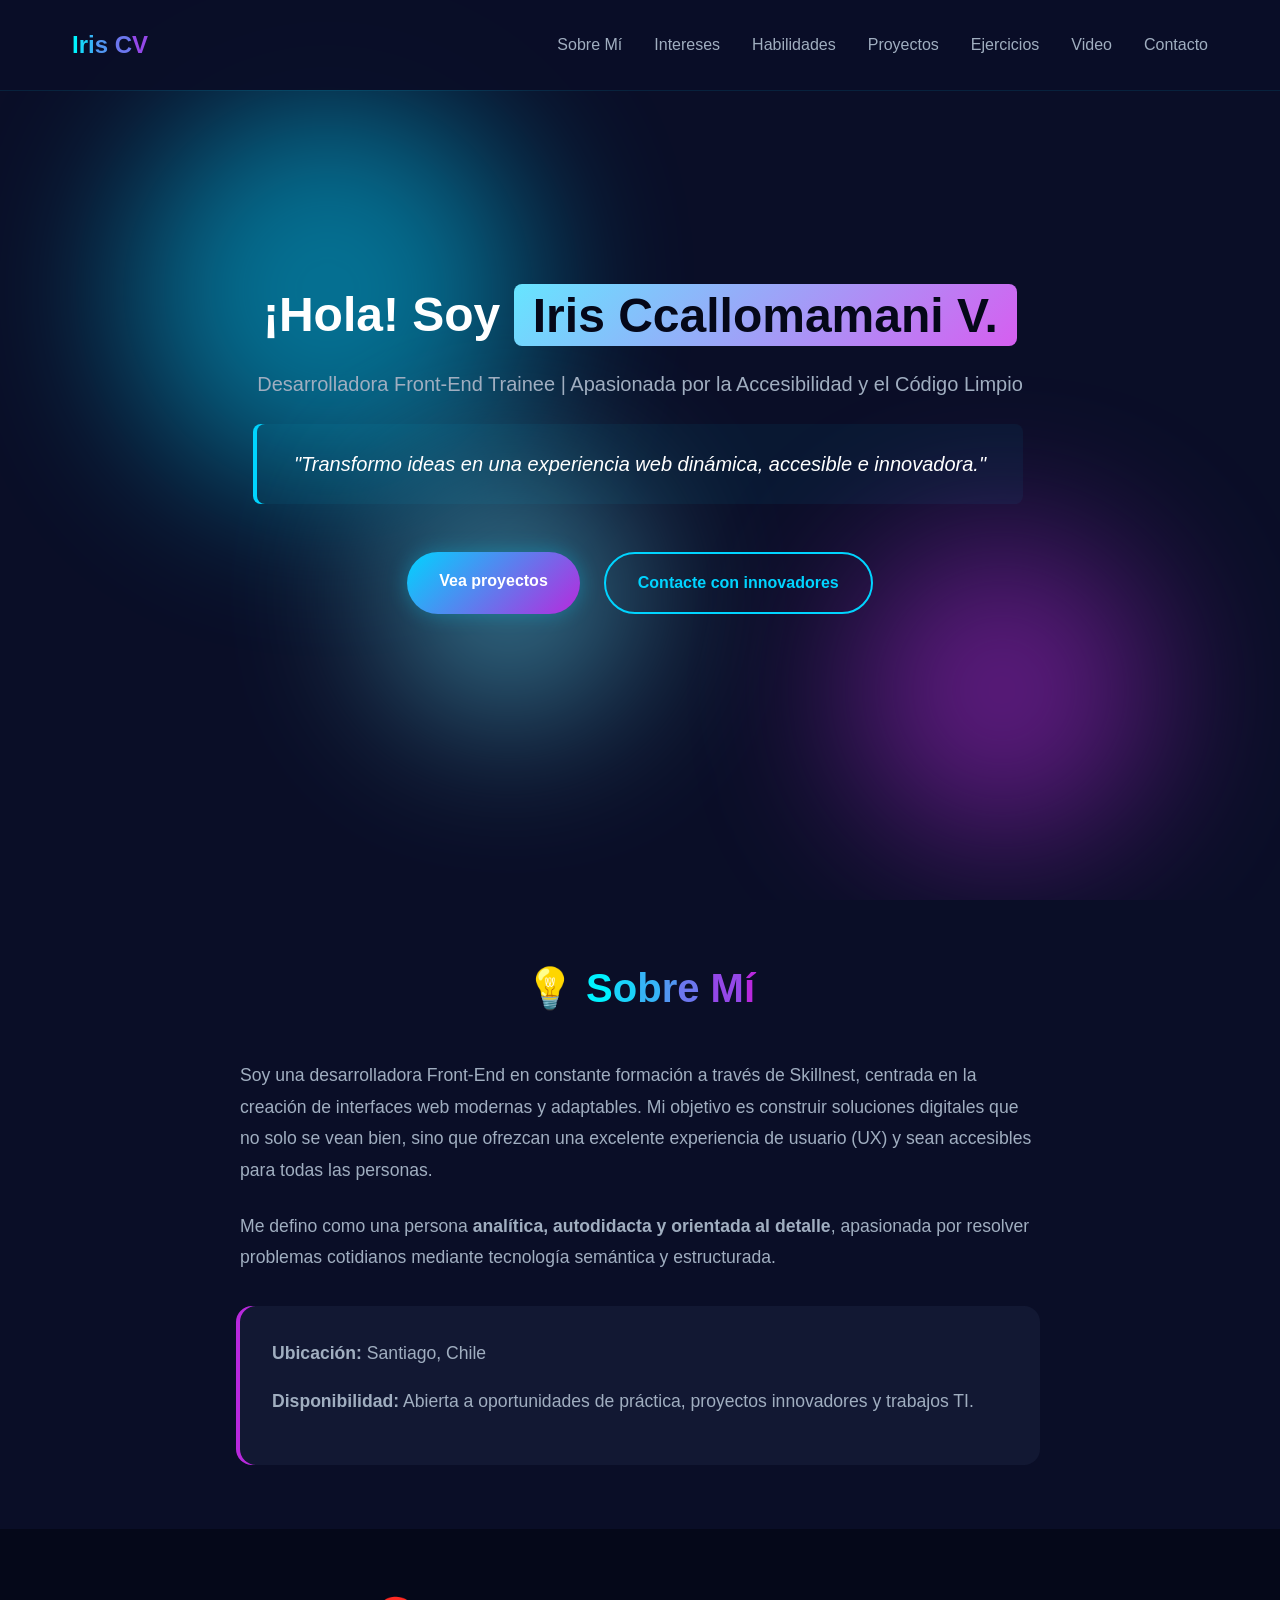
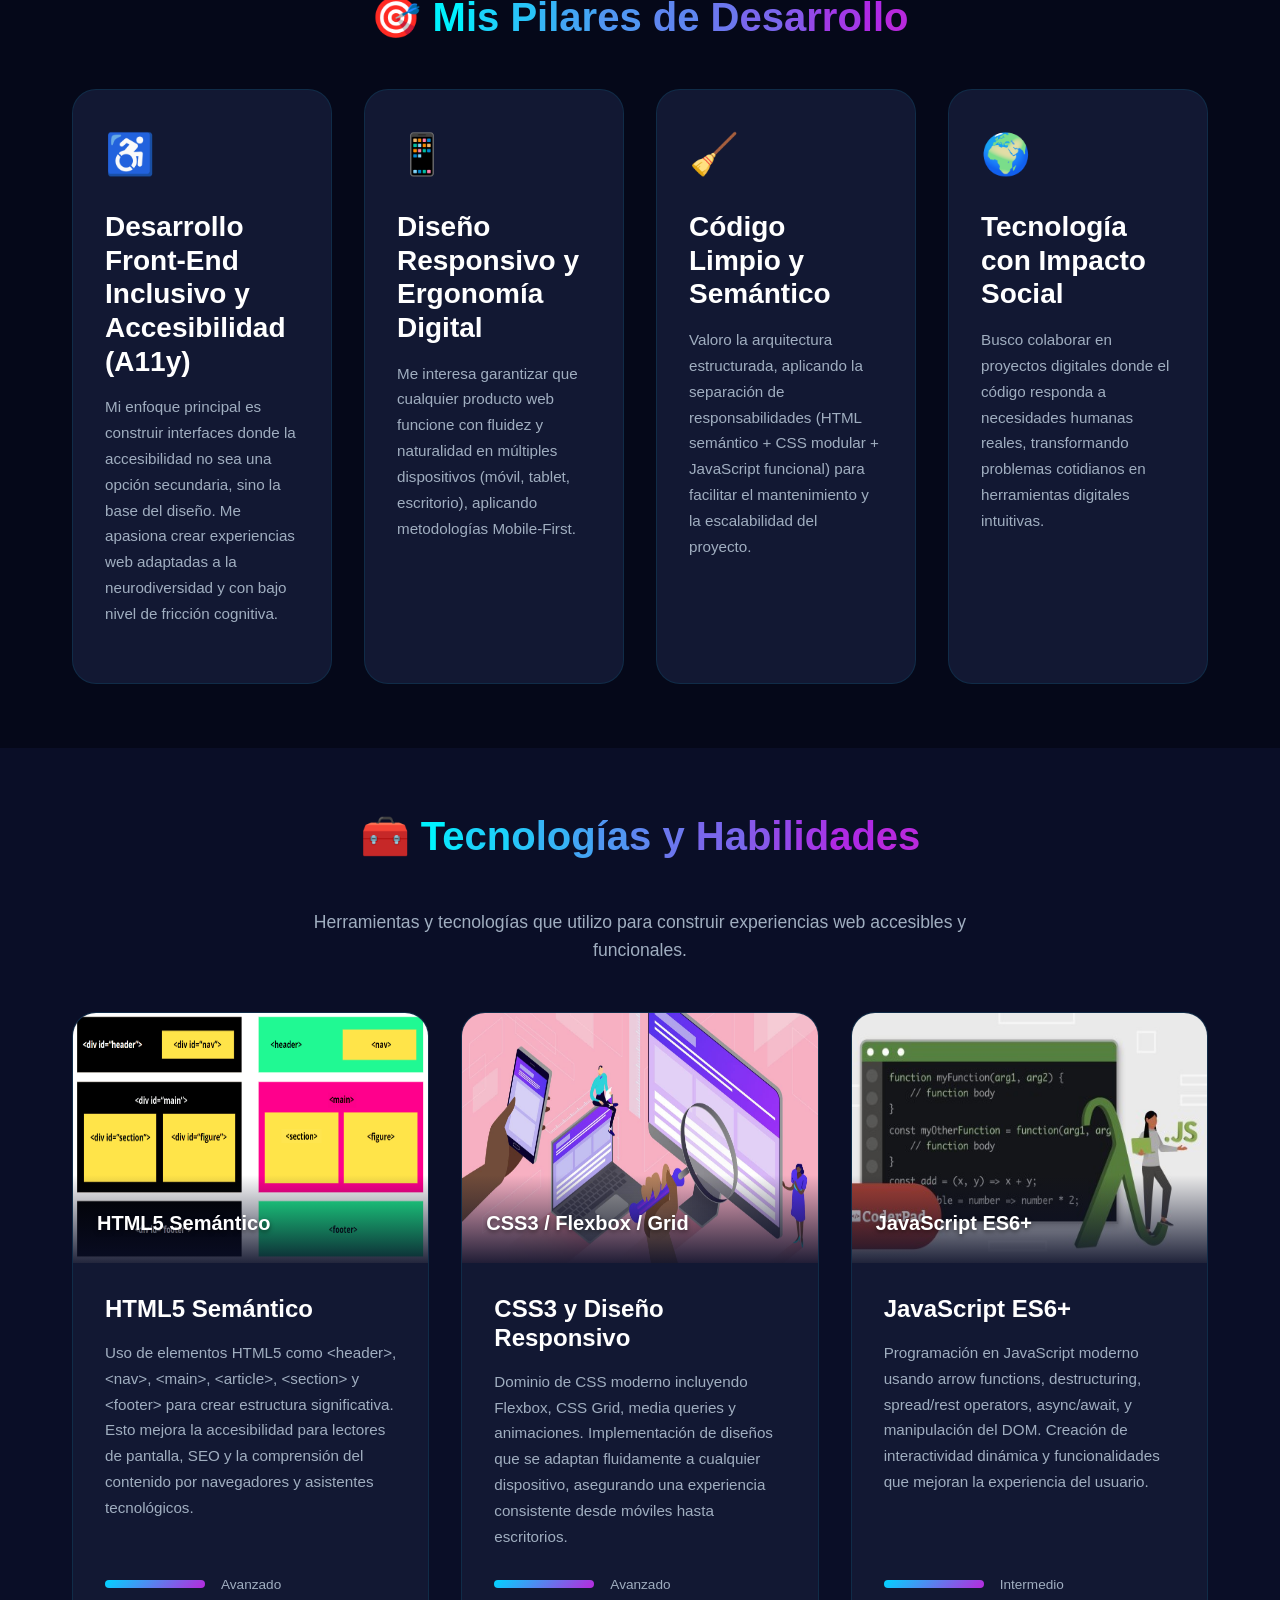
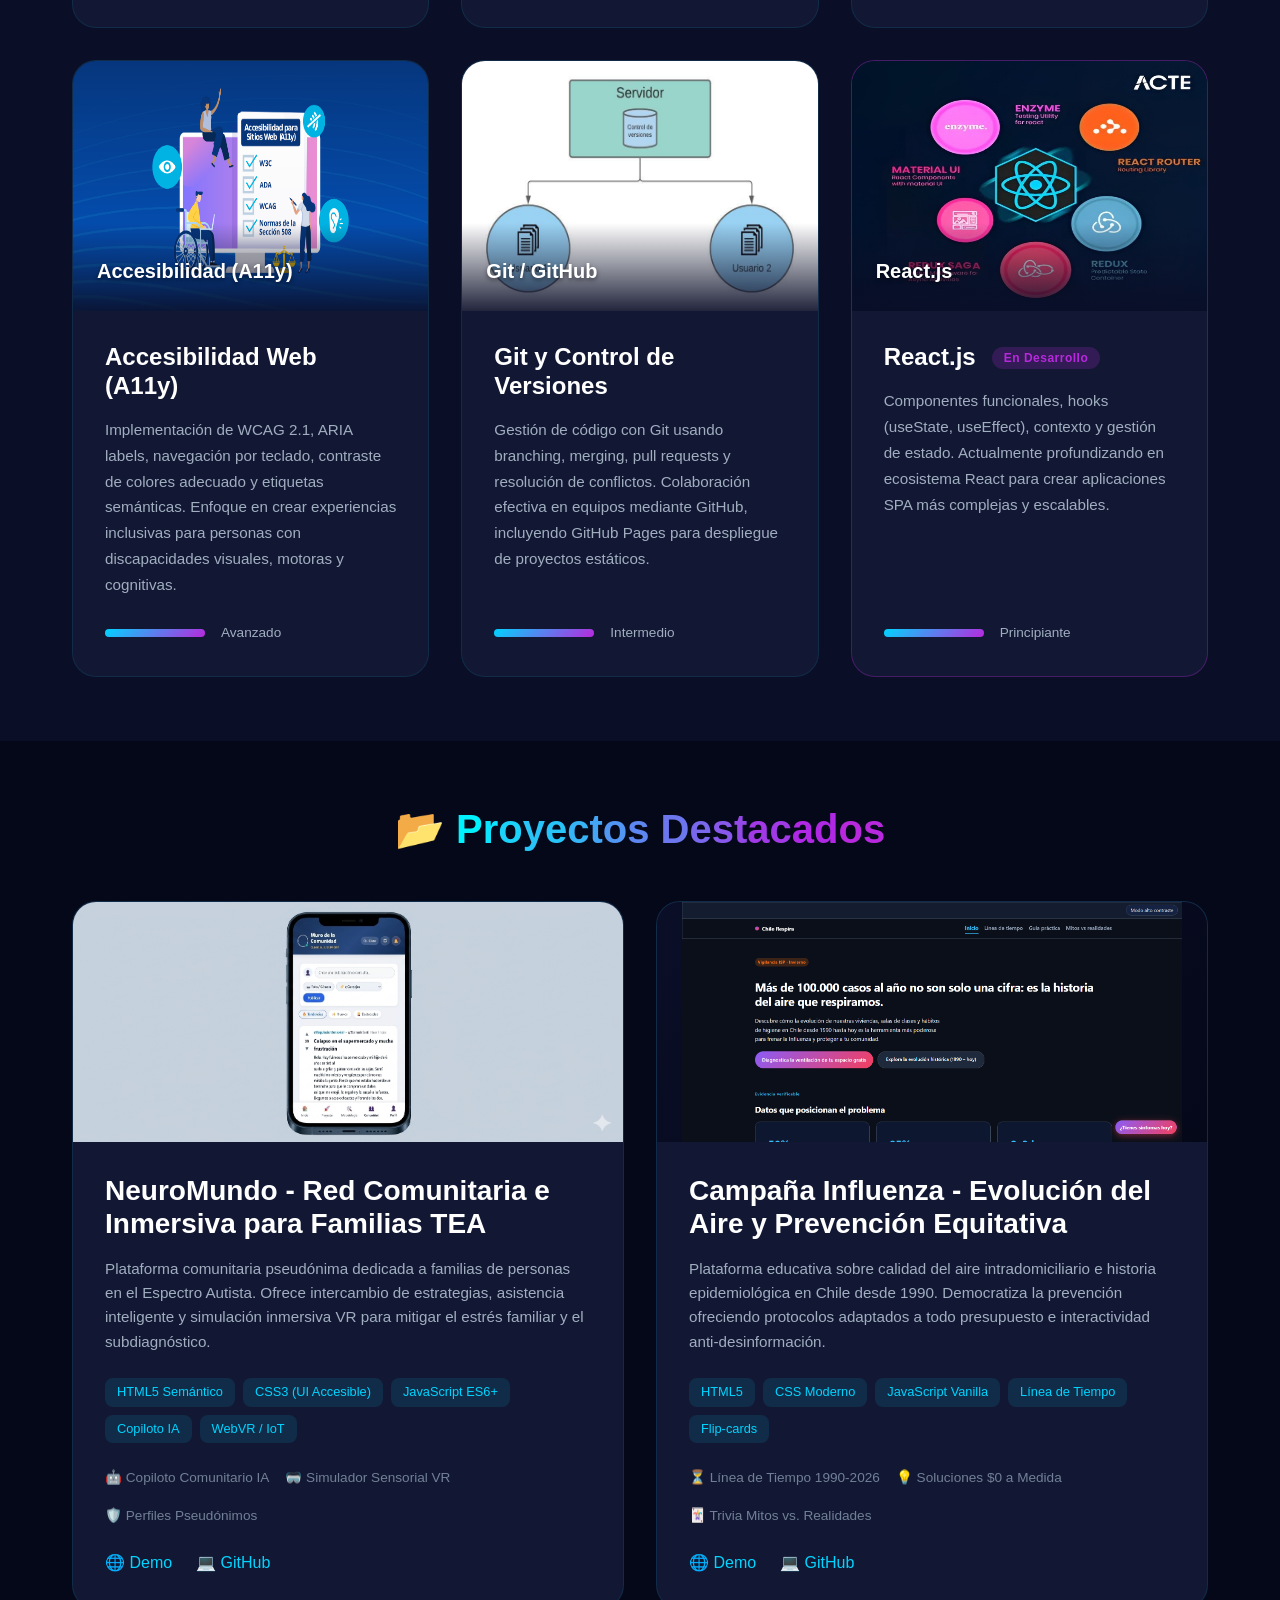
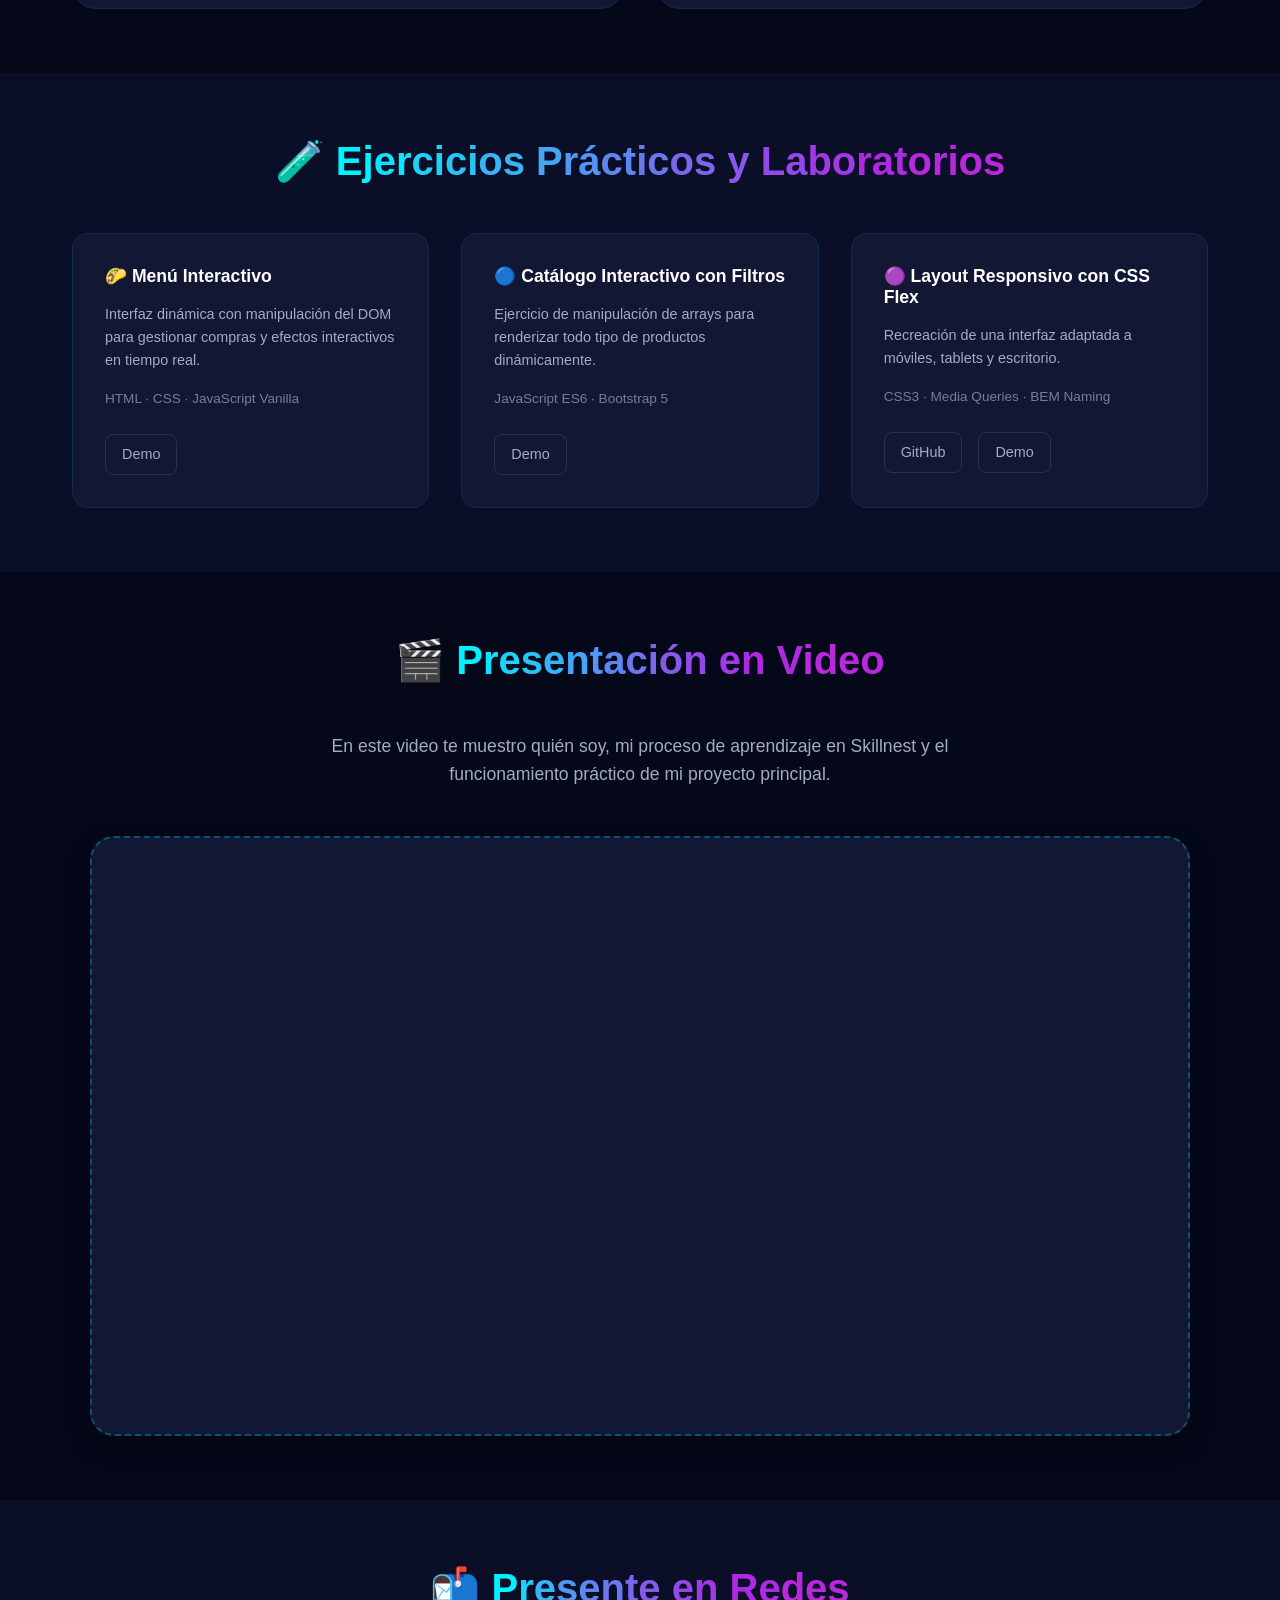
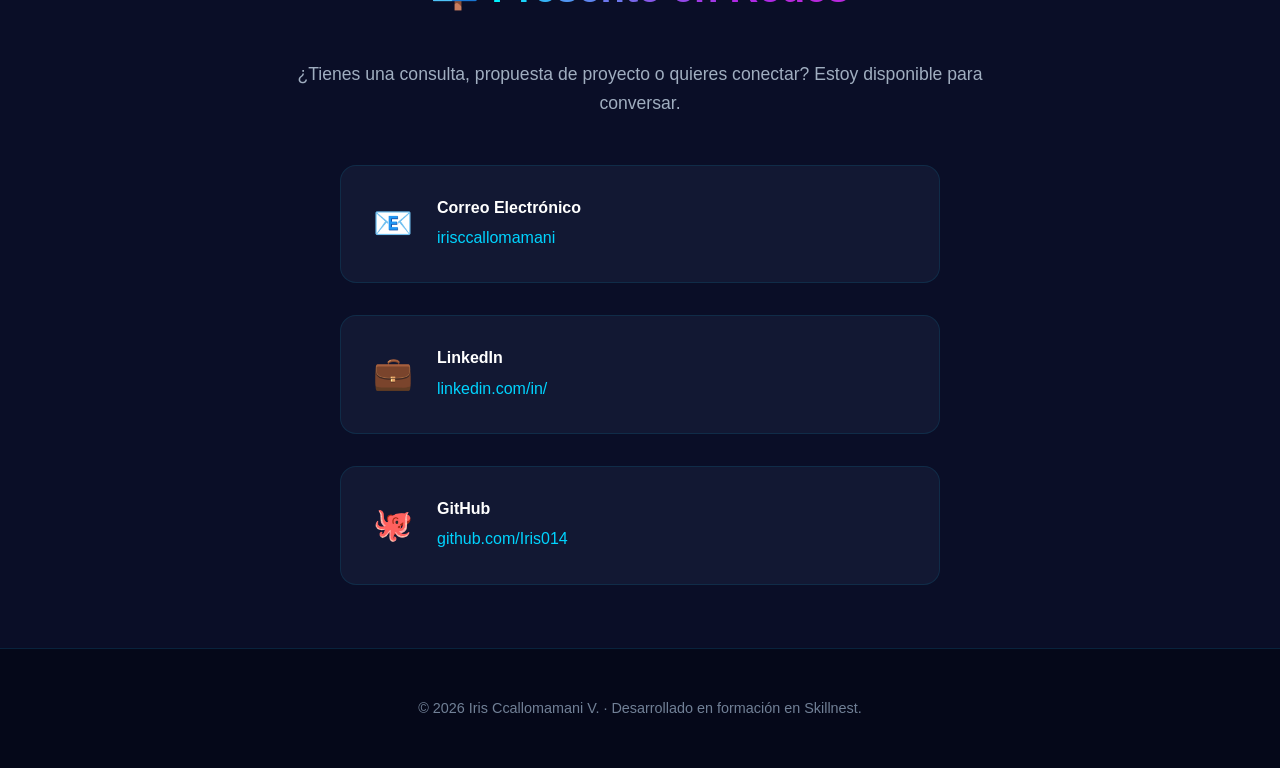
==== index.html @ 8c3b33d2 "saved" ====
<!DOCTYPE html>
<html lang="es">

<head>
    <meta charset="UTF-8">
    <meta name="viewport" content="width=device-width, initial-scale=1.0">
    <meta name="author" content="Iris Ccallomamani V.">
    <title>Iris C. V.</title>
    <link rel="stylesheet" href="static/css/style.css">
</head>

<body>
    <header id="header">
        <nav class="site-navbar">
            <div class="navbar-wrapper">
                <a href="#inicio" class="site-logo">
                    <span class="grad-1">I</span><span class="grad-3">r</span><span class="grad-5">i</span><span
                        class="grad-7">s</span>
                    <span class="grad-9">C</span><span class="grad-12">V</span>
                </a>
                <div class="acciones-menu">
                    <button id="btn-menu" class="menu-toggler" aria-label="Abrir menú" aria-controls="lista-enl"
                        aria-expanded="false">
                        <span class="toggle-line"></span>
                        <span class="toggle-line"></span>
                        <span class="toggle-line"></span>
                    </button>
                </div>
                <div id="lista-enl" class="menu-list">
                    <a href="#sobre-mi" class="menu-item-link">Sobre Mí</a>
                    <a href="#intereses" class="menu-item-link">Intereses</a>
                    <a href="#habilidades" class="menu-item-link">Habilidades</a>
                    <a href="#proyectos" class="menu-item-link">Proyectos</a>
                    <a href="#ejercicios" class="menu-item-link">Ejercicios</a>
                    <a href="#video" class="menu-item-link">Video</a>
                    <a href="#contacto" class="menu-item-link">Contacto</a>
                </div>
            </div>
        </nav>
    </header>

    <main>
        <section id="inicio" class="hero-wrapper">
            <div class="hero-inner">
                <h1 class="hero-main-title">
                    ¡Hola! Soy <span class="text-gradient-effect">Iris Ccallomamani V.</span>
                </h1>
                <div class="max-width">
                    <p class="hero-subheading">Desarrolladora Front-End Trainee | Apasionada por la Accesibilidad y el
                        Código Limpio</p>
                    <p class="hero-quote-box">"Transformo ideas en una experiencia web dinámica, accesible e
                        innovadora."
                    </p>
                    <div class="hero-actions">
                        <a href="#proyectos" class="ui-btn ui-btn-primary">Vea proyectos</a>
                        <a href="#contacto" class="ui-btn ui-btn-secondary">Contacte con innovadores</a>
                    </div>
                </div>
            </div>
            <div class="hero-bg-layer">
                <div class="bg-blob blob-alpha"></div>
                <div class="bg-blob blob-beta"></div>
                <div class="bg-blob blob-gamma"></div>
            </div>
        </section>

        <section id="sobre-mi" class="site-section">
            <div class="layout-container">
                <h2 class="heading-primary">
                    💡
                    <span class="grad-1">S</span><span class="grad-3">o</span><span class="grad-5">b</span><span
                        class="grad-7">r</span><span class="grad-9">e</span>
                    <span class="grad-12">M</span><span class="grad-15">í</span>
                </h2>
                <div class="about-wrapper">
                    <div class="about-description">
                        <p>Soy una desarrolladora Front-End en constante formación a través de Skillnest, centrada en la
                            creación de interfaces web modernas y adaptables. Mi objetivo es construir soluciones
                            digitales que no solo se vean bien, sino que ofrezcan una excelente experiencia de usuario
                            (UX) y sean accesibles para todas las personas.</p>
                        <p>Me defino como una persona <strong>analítica, autodidacta y orientada al detalle</strong>,
                            apasionada por resolver problemas cotidianos mediante tecnología semántica y estructurada.
                        </p>
                        <div class="about-meta-box">
                            <p><strong>Ubicación:</strong> Santiago, Chile</p>
                            <p><strong>Disponibilidad:</strong> Abierta a oportunidades de práctica, proyectos
                                innovadores y trabajos TI.</p>
                        </div>
                    </div>
                </div>
            </div>
        </section>

        <section id="intereses" class="site-section section-themed-dark">
            <div class="layout-container">
                <h2 class="heading-primary">
                    🎯
                    <span class="grad-1">M</span><span class="grad-2">i</span><span class="grad-3">s</span>
                    <span class="grad-4">P</span><span class="grad-5">i</span><span class="grad-5">l</span><span
                        class="grad-6">a</span><span class="grad-6">r</span><span class="grad-7">e</span><span
                        class="grad-7">s</span>
                    <span class="grad-8">d</span><span class="grad-8">e</span>
                    <span class="grad-9">D</span><span class="grad-10">e</span><span class="grad-10">s</span><span
                        class="grad-11">a</span><span class="grad-12">r</span><span class="grad-13">r</span><span
                        class="grad-13">o</span><span class="grad-14">l</span><span class="grad-14">l</span><span
                        class="grad-15">o</span>
                </h2>
                <div class="grid-intereses">
                    <div class="interest-item-card">
                        <div class="interest-card-icon">♿</div>
                        <h3>Desarrollo Front-End Inclusivo y Accesibilidad (A11y)</h3>
                        <p>Mi enfoque principal es construir interfaces donde la accesibilidad no sea una opción
                            secundaria, sino la base del diseño. Me apasiona crear experiencias web adaptadas a la
                            neurodiversidad y con bajo nivel de fricción cognitiva.</p>
                    </div>

                    <div class="interest-item-card">
                        <div class="interest-card-icon">📱</div>
                        <h3>Diseño Responsivo y Ergonomía Digital</h3>
                        <p>Me interesa garantizar que cualquier producto web funcione con fluidez y naturalidad en
                            múltiples dispositivos (móvil, tablet, escritorio), aplicando metodologías Mobile-First.</p>
                    </div>

                    <div class="interest-item-card">
                        <div class="interest-card-icon">🧹</div>
                        <h3>Código Limpio y Semántico</h3>
                        <p>Valoro la arquitectura estructurada, aplicando la separación de responsabilidades (HTML
                            semántico + CSS modular + JavaScript funcional) para facilitar el mantenimiento y la
                            escalabilidad del proyecto.</p>
                    </div>

                    <div class="interest-item-card">
                        <div class="interest-card-icon">🌍</div>
                        <h3>Tecnología con Impacto Social</h3>
                        <p>Busco colaborar en proyectos digitales donde el código responda a necesidades humanas reales,
                            transformando problemas cotidianos en herramientas digitales intuitivas.</p>
                    </div>
                </div>
            </div>
        </section>

        <section id="habilidades" class="site-section">
            <div class="layout-container">
                <h2 class="heading-primary">
                    🧰
                    <span class="grad-1">T</span><span class="grad-2">e</span><span class="grad-3">c</span><span
                        class="grad-3">n</span><span class="grad-4">o</span><span class="grad-5">l</span><span
                        class="grad-5">o</span><span class="grad-6">g</span><span class="grad-7">í</span><span
                        class="grad-7">a</span><span class="grad-8">s</span>
                    <span class="grad-9">y</span>
                    <span class="grad-10">H</span><span class="grad-10">a</span><span class="grad-11">b</span><span
                        class="grad-12">i</span><span class="grad-12">l</span><span class="grad-13">i</span><span
                        class="grad-13">d</span><span class="grad-14">a</span><span class="grad-14">d</span><span
                        class="grad-15">e</span><span class="grad-15">s</span>
                </h2>
                <p class="heading-secondary">Herramientas y tecnologías que utilizo para construir experiencias web
                    accesibles y funcionales.</p>

                <div class="grid-habilidades">
                    <div class="skill-prominent-card">
                        <div class="skill-media-wrapper">
                            <img src="static/images/HTML5 Semántico.png" alt="HTML5 Semántico" class="skill-media-image">
                            <div class="skill-media-overlay">
                                <span class="skill-media-label">HTML5 Semántico</span>
                            </div>
                        </div>
                        <div class="skill-details">
                            <h3>HTML5 Semántico</h3>
                            <p>Uso de elementos HTML5 como &lt;header&gt;, &lt;nav&gt;, &lt;main&gt;, &lt;article&gt;,
                                &lt;section&gt; y &lt;footer&gt; para crear estructura significativa. Esto mejora la
                                accesibilidad para lectores de pantalla, SEO y la comprensión del contenido por
                                navegadores y asistentes tecnológicos.</p>
                            <div class="skill-level">
                                <span class="skill-level-indicator"></span>
                                <span class="skill-level-text">Avanzado</span>
                            </div>
                        </div>
                    </div>
                    <div class="skill-prominent-card">
                        <div class="skill-media-wrapper">
                            <img src="static/images/css responsivo.jpg" alt="CSS3 y Diseño Responsivo"
                                class="skill-media-image">
                            <div class="skill-media-overlay">
                                <span class="skill-media-label">CSS3 / Flexbox / Grid</span>
                            </div>
                        </div>
                        <div class="skill-details">
                            <h3>CSS3 y Diseño Responsivo</h3>
                            <p>Dominio de CSS moderno incluyendo Flexbox, CSS Grid, media queries y animaciones.
                                Implementación de diseños que se adaptan fluidamente a cualquier dispositivo, asegurando
                                una experiencia consistente desde móviles hasta escritorios.</p>
                            <div class="skill-level">
                                <span class="skill-level-indicator"></span>
                                <span class="skill-level-text">Avanzado</span>
                            </div>
                        </div>
                    </div>
                    <div class="skill-prominent-card">
                        <div class="skill-media-wrapper">
                            <img src="static/images/JavaScript ES6+.jpg" alt="JavaScript ES6+" class="skill-media-image">
                            <div class="skill-media-overlay">
                                <span class="skill-media-label">JavaScript ES6+</span>
                            </div>
                        </div>
                        <div class="skill-details">
                            <h3>JavaScript ES6+</h3>
                            <p>Programación en JavaScript moderno usando arrow functions, destructuring, spread/rest
                                operators, async/await, y manipulación del DOM. Creación de interactividad dinámica y
                                funcionalidades que mejoran la experiencia del usuario.</p>
                            <div class="skill-level">
                                <span class="skill-level-indicator"></span>
                                <span class="skill-level-text">Intermedio</span>
                            </div>
                        </div>
                    </div>
                    <div class="skill-prominent-card">
                        <div class="skill-media-wrapper">
                            <img src="static/images/Accesibilidad Web (A11y).png" alt="Accesibilidad Web"
                                class="skill-media-image">
                            <div class="skill-media-overlay">
                                <span class="skill-media-label">Accesibilidad (A11y)</span>
                            </div>
                        </div>
                        <div class="skill-details">
                            <h3>Accesibilidad Web (A11y)</h3>
                            <p>Implementación de WCAG 2.1, ARIA labels, navegación por teclado, contraste de colores
                                adecuado y etiquetas semánticas. Enfoque en crear experiencias inclusivas para personas
                                con discapacidades visuales, motoras y cognitivas.</p>
                            <div class="skill-level">
                                <span class="skill-level-indicator"></span>
                                <span class="skill-level-text">Avanzado</span>
                            </div>
                        </div>
                    </div>
                    <div class="skill-prominent-card">
                        <div class="skill-media-wrapper">
                            <img src="static/images/Git y Control de Versiones.jpeg" alt="Git y GitHub" class="skill-media-image">
                            <div class="skill-media-overlay">
                                <span class="skill-media-label">Git / GitHub</span>
                            </div>
                        </div>
                        <div class="skill-details">
                            <h3>Git y Control de Versiones</h3>
                            <p>Gestión de código con Git usando branching, merging, pull requests y resolución de
                                conflictos. Colaboración efectiva en equipos mediante GitHub, incluyendo GitHub Pages
                                para despliegue de proyectos estáticos.</p>
                            <div class="skill-level">
                                <span class="skill-level-indicator"></span>
                                <span class="skill-level-text">Intermedio</span>
                            </div>
                        </div>
                    </div>
                    <div class="skill-prominent-card skill-in-development">
                        <div class="skill-media-wrapper">
                            <img src="static/images/React.js.jpg" alt="React.js" class="skill-media-image">
                            <div class="skill-media-overlay">
                                <span class="skill-media-label">React.js</span>
                            </div>
                        </div>
                        <div class="skill-details">
                            <h3>React.js <span class="dev-badge">En Desarrollo</span></h3>
                            <p>Componentes funcionales, hooks (useState, useEffect), contexto y gestión de estado.
                                Actualmente profundizando en ecosistema React para crear aplicaciones SPA más complejas
                                y escalables.</p>
                            <div class="skill-level">
                                <span class="skill-level-indicator"></span>
                                <span class="skill-level-text">Principiante</span>
                            </div>
                        </div>
                    </div>
                </div>
            </div>
        </section>

        <section id="proyectos" class="site-section section-themed-dark">
            <div class="layout-container">
                <h2 class="heading-primary">
                    📂
                    <span class="grad-1">P</span><span class="grad-2">r</span><span class="grad-3">o</span><span
                        class="grad-4">y</span><span class="grad-4">e</span><span class="grad-5">c</span><span
                        class="grad-6">t</span><span class="grad-7">o</span><span class="grad-8">s</span>
                    <span class="grad-9">D</span><span class="grad-10">e</span><span class="grad-11">s</span><span
                        class="grad-12">t</span><span class="grad-13">a</span><span class="grad-13">c</span><span
                        class="grad-14">a</span><span class="grad-14">d</span><span class="grad-15">o</span><span
                        class="grad-15">s</span>
                </h2>
                <div class="grid-proyectos">
                    <div class="project-item-card">
                        <div class="project-media-wrapper">
                            <img src="static/images/neuro mundo.jpg" class="img-neuromundo" alt="NeuroMundo">
                        </div>
                        <div class="project-details">
                            <h3>NeuroMundo - Red Comunitaria e Inmersiva para Familias TEA</h3>
                            <p>Plataforma comunitaria pseudónima dedicada a familias de personas en el Espectro Autista.
                                Ofrece intercambio de estrategias, asistencia inteligente y simulación inmersiva VR para
                                mitigar el estrés familiar y el subdiagnóstico.</p>
                            <div class="project-tags-list">
                                <span class="tag-item">HTML5 Semántico</span>
                                <span class="tag-item">CSS3 (UI Accesible)</span>
                                <span class="tag-item">JavaScript ES6+</span>
                                <span class="tag-item">Copiloto IA</span>
                                <span class="tag-item">WebVR / IoT</span>
                            </div>
                            <div class="project-highlights">
                                <span>🤖 Copiloto Comunitario IA</span>
                                <span>🥽 Simulador Sensorial VR</span>
                                <span>🛡️ Perfiles Pseudónimos</span>
                            </div>
                            <div class="project-actions">
                                <a href="https://iris014.github.io/App-Neuro-Mundo/" class="ui-btn-link" target="_blank"
                                    rel="noopener noreferrer">🌐 Demo</a>
                                <a href="https://github.com/Iris014/App-Neuro-Mundo" class="ui-btn-link" target="_blank"
                                    rel="noopener noreferrer">💻 GitHub</a>
                            </div>
                        </div>
                    </div>
                    <div class="project-item-card">
                        <div class="project-media-wrapper">
                            <img src="static/images/prevencion influenza.png" class="img-influenza" alt="Campaña de Prevencióm">
                        </div>
                        <div class="project-details">
                            <h3>Campaña Influenza - Evolución del Aire y Prevención Equitativa</h3>
                            <p>Plataforma educativa sobre calidad del aire intradomiciliario e historia epidemiológica
                                en Chile desde 1990. Democratiza la prevención ofreciendo protocolos adaptados a todo
                                presupuesto e interactividad anti-desinformación.</p>
                            <div class="project-tags-list">
                                <span class="tag-item">HTML5</span>
                                <span class="tag-item">CSS Moderno</span>
                                <span class="tag-item">JavaScript Vanilla</span>
                                <span class="tag-item">Línea de Tiempo</span>
                                <span class="tag-item">Flip-cards</span>
                            </div>
                            <div class="project-highlights">
                                <span>⏳ Línea de Tiempo 1990-2026</span>
                                <span>💡 Soluciones $0 a Medida</span>
                                <span>🃏 Trivia Mitos vs. Realidades</span>
                            </div>
                            <div class="project-actions">
                                <a href="https://iris014.github.io/Prevencion-De-LaInfluenza/" class="ui-btn-link"
                                    target="_blank" rel="noopener noreferrer">🌐 Demo</a>
                                <a href="https://github.com/Iris014/Prevencion-De-LaInfluenza" class="ui-btn-link"
                                    target="_blank" rel="noopener noreferrer">💻 GitHub</a>
                            </div>
                        </div>
                    </div>
                </div>
            </div>
        </section>

        <section id="ejercicios" class="site-section">
            <div class="layout-container">
                <h2 class="heading-primary">
                    🧪
                    <span class="grad-1">E</span><span class="grad-1">j</span><span class="grad-2">e</span><span
                        class="grad-2">r</span><span class="grad-3">c</span><span class="grad-3">i</span><span
                        class="grad-4">c</span><span class="grad-4">i</span><span class="grad-5">o</span><span
                        class="grad-5">s</span>
                    <span class="grad-6">P</span><span class="grad-7">r</span><span class="grad-7">á</span><span
                        class="grad-8">c</span><span class="grad-8">t</span><span class="grad-9">i</span><span
                        class="grad-9">c</span><span class="grad-10">o</span><span class="grad-10">s</span>
                    <span class="grad-11">y</span>
                    <span class="grad-12">L</span><span class="grad-12">a</span><span class="grad-13">b</span><span
                        class="grad-13">o</span><span class="grad-14">r</span><span class="grad-14">a</span><span
                        class="grad-14">t</span><span class="grad-15">o</span><span class="grad-15">r</span><span
                        class="grad-15">i</span><span class="grad-15">o</span><span class="grad-15">s</span>
                </h2>
                <div class="grid-ejercicios">
                    <div class="mini-project-item-card">
                        <h3>🌮 Menú Interactivo</h3>
                        <p>Interfaz dinámica con manipulación del DOM para gestionar
                            compras y efectos interactivos en tiempo real.</p>
                        <div class="mini-project-tags">
                            <span>HTML</span> · <span>CSS</span> · <span>JavaScript Vanilla</span>
                        </div>
                        <div class="mini-project-actions">
                            <a href="static/pages/TacoPalace/index.html" class="ui-btn-link-sm" target="_blank"
                                rel="noopener noreferrer">Demo</a>
                        </div>
                    </div>
                    <div class="mini-project-item-card">
                        <h3>🔵 Catálogo Interactivo con Filtros</h3>
                        <p>Ejercicio de manipulación de arrays para renderizar todo tipo de productos dinámicamente.</p>
                        <div class="mini-project-tags">
                            <span>JavaScript ES6</span> · <span>Bootstrap 5</span>
                        </div>
                        <div class="mini-project-actions">
                            <a href="static/pages/arreglos/index.html" class="ui-btn-link-sm" target="_blank"
                                rel="noopener noreferrer">Demo</a>
                        </div>
                    </div>
                    <div class="mini-project-item-card">
                        <h3>🟣 Layout Responsivo con CSS Flex</h3>
                        <p>Recreación de una interfaz adaptada a móviles, tablets y escritorio.</p>
                        <div class="mini-project-tags">
                            <span>CSS3</span> · <span>Media Queries</span> · <span>BEM Naming</span>
                        </div>
                        <div class="mini-project-actions">
                            <a href="https://github.com/Iris014/microsoft_sitio-web" class="ui-btn-link-sm"
                                target="_blank" rel="noopener noreferrer">GitHub</a>
                            <a href="https://iris014.github.io/microsoft_sitio-web/" class="ui-btn-link-sm"
                                target="_blank" rel="noopener noreferrer">Demo</a>
                        </div>
                    </div>
                </div>
            </div>
        </section>

        <section id="video" class="site-section section-themed-dark">
            <div class="layout-container">
                <h2 class="heading-primary">
                    🎬
                    <span class="grad-1">P</span><span class="grad-2">r</span><span class="grad-3">e</span><span
                        class="grad-4">s</span><span class="grad-5">e</span><span class="grad-6">n</span><span
                        class="grad-7">t</span><span class="grad-8">a</span><span class="grad-9">c</span><span
                        class="grad-10">i</span><span class="grad-11">ó</span><span class="grad-12">n</span>
                    <span class="grad-13">e</span><span class="grad-14">n</span>
                    <span class="grad-14">V</span><span class="grad-15">i</span><span class="grad-15">d</span><span
                        class="grad-15">e</span><span class="grad-15">o</span>
                </h2>
                <p class="heading-secondary">En este video te muestro quién soy, mi proceso de aprendizaje en Skillnest
                    y el funcionamiento práctico de mi proyecto principal.</p>
                <div class="video-wrapper">
                    <video src="static/videos/prresentación-desarrollo.mp4" autoplay loop muted></video>
                </div>
            </div>
        </section>

        <section id="contacto" class="site-section">
            <div class="layout-container">
                <h2 class="heading-primary">
                    📬
                    <span class="grad-1">P</span><span class="grad-3">r</span><span class="grad-5">e</span><span
                        class="grad-7">s</span><span class="grad-8">e</span><span class="grad-9">n</span><span
                        class="grad-10">t</span><span class="grad-11">e</span>
                    <span class="grad-12">e</span><span class="grad-13">n</span>
                    <span class="grad-14">R</span><span class="grad-14">e</span><span class="grad-15">d</span><span
                        class="grad-15">e</span><span class="grad-15">s</span>
                </h2>
                <p class="heading-secondary">¿Tienes una consulta, propuesta de proyecto o quieres conectar? Estoy
                    disponible para conversar.</p>
                <div class="contact-wrapper">
                    <div class="contact-list">
                        <div class="contact-card">
                            <span class="contact-card-icon">📧</span>
                            <div>
                                <h3>Correo Electrónico</h3>
                                <a href="irisccallomamani@liceovvh.cl">irisccallomamani</a>
                            </div>
                        </div>
                        <div class="contact-card">
                            <span class="contact-card-icon">💼</span>
                            <div>
                                <h3>LinkedIn</h3>
                                <a href="https://www.linkedin.com/in/iris-c-v-800b20435/" target="_blank"
                                    rel="noopener noreferrer">linkedin.com/in/</a>
                            </div>
                        </div>
                        <div class="contact-card">
                            <span class="contact-card-icon">🐙</span>
                            <div>
                                <h3>GitHub</h3>
                                <a href="https://github.com/Iris014" target="_blank"
                                    rel="noopener noreferrer">github.com/Iris014</a>
                            </div>
                        </div>
                    </div>
                </div>
            </div>
        </section>
    </main>

    <footer class="site-footer">
        <div class="layout-container">
            <p>© 2026 Iris Ccallomamani V. · Desarrollado en formación en
                Skillnest.</p>
        </div>
    </footer>
    <script src="static/js/script.js"></script>
</body>

</html>
---- static/css/style.css ----
* {
    margin: 0px;
    padding: 0px;
    box-sizing: border-box;
}

body {
    font-family: -apple-system, BlinkMacSystemFont, 'Segoe UI', Roboto, Oxygen, Ubuntu, Cantarell, sans-serif;
    background: var(--bg-dark);
    color: var(--text-primary);
    line-height: 1.6;
}

:root {
    --primary: #00d4ff;
    --primary-dark: #0099cc;
    --primary-light: #66e5ff;
    --secondary: #b829dd;
    --secondary-dark: #8b1fa8;
    --secondary-light: #d65ef0;
    --bg-dark: #0a0e27;
    --bg-darker: #050819;
    --bg-card: #121833;
    --bg-card-hover: #1a2347;
    --text-primary: #ffffff;
    --text-secondary: #a0aec0;
    --text-muted: #718096;
    
    --gradient-primary: linear-gradient(135deg, var(--primary) 0%, var(--secondary) 100%);
    --gradient-text: linear-gradient(135deg, var(--primary-light) 0%, var(--secondary-light) 100%);
    --gradient-bg: linear-gradient(135deg, var(--bg-dark) 0%, var(--bg-darker) 100%);
}

h1, h2, h3, h4, h5, h6 {
    font-weight: 700;
    line-height: 1.2;
}

h1 {
    font-size: 3rem;
}

h2 {
    font-size: 2.5rem;
}

h3 {
    font-size: 1.75rem;
}

p {
    color: var(--text-secondary);
    margin-bottom: 1.5rem;
}

a {
    color: var(--primary);
    text-decoration: none;
    transition: color 0.2s ease;
}

a:hover {
    color: var(--primary-light);
}

.layout-container {
    max-width: 1200px;
    margin: 0 auto;
    padding: 0 2rem;
}

.site-section {
    padding: 4rem 0;
}

.section-themed-dark {
    background: var(--bg-darker);
}

.heading-primary {
    text-align: center;
    margin-bottom: 3rem;
    color: var(--primary-light);
}

.heading-secondary {
    text-align: center;
    max-width: 700px;
    margin: 0 auto 3rem;
    font-size: 1.1rem;
}

header {
    position: fixed;
    top: 0;
    left: 0;
    right: 0;
    z-index: 1000;
    background: rgba(10, 14, 39, 0.95);
    box-shadow: 0 1px 0 rgba(0, 212, 255, 0.1);
}

.site-navbar {
    padding: 1.5rem 0;
}

.navbar-wrapper {
    max-width: 1200px;
    margin: 0 auto;
    padding: 0 2rem;
    display: flex;
    justify-content: space-between;
    align-items: center;
}

.site-logo {
    font-family: -apple-system, BlinkMacSystemFont, 'Segoe UI', Roboto, Oxygen, Ubuntu, Cantarell, sans-serif;
    font-size: 1.5rem;
    font-weight: 700;
    color: var(--primary-light);
}

.menu-list {
    display: flex;
    gap: 2rem;
}

.menu-item-link {
    color: var(--text-secondary);
    font-weight: 500;
    position: relative;
    padding: 0.5rem 0;
    background-image: var(--gradient-primary);
    background-repeat: no-repeat;
    background-position: bottom left;
    background-size: 0% 2px;
    transition: background-size 0.3s ease, color 0.3s ease;
}

.menu-item-link:hover {
    color: var(--text-primary);
    background-size: 100% 2px;
}

.menu-toggler {
    display: none;
    flex-direction: column;
    gap: 4px;
    background: none;
    border: none;
    cursor: pointer;
    padding: 0.5rem;
}

.toggle-line {
    width: 25px;
    height: 3px;
    background: var(--primary);
    border-radius: 2px;
    transition: 0.3s ease;
}

.hero-wrapper {
    min-height: 100vh;
    display: flex;
    align-items: center;
    justify-content: center;
    position: relative;
    padding: 4rem 0;
    overflow: hidden;
}

.hero-inner {
    text-align: center;
    z-index: 10;
    max-width: 1000px;
    padding: 0 2rem;
}

.hero-main-title {
    margin-bottom: 1.5rem;
}

.text-gradient-effect {
    background: var(--gradient-text);
    color: var(--bg-darker);
    padding: 0.1em 0.4em;
    border-radius: 0.5rem;
}

.grad-1{
    color: #00F2FE;
}
.grad-2{
    color: #0DE3FC;
}
.grad-3{
    color: #1BD3FA;
}
.grad-4{
    color: #28C4F8;
}
.grad-5{
    color: #36B4F6;
}
.grad-6{
    color: #43A5F4;
}
.grad-7{
    color: #5196F2;
}
.grad-8{
    color: #5E86F0;
}
.grad-9{
    color: #6C77EE;
}
.grad-10{
    color: #7967EC;
}
.grad-11{
    color: #8758EA;
}
.grad-12{
    color: #9448E8;
}
.grad-13{
    color: #A239E6;
}
.grad-14{
    color: #AF29E4;
}
.grad-15{
    color: #B829DD;
}

.max-width {
    max-width: 800px;
}

.hero-subheading {
    font-size: 1.25rem;
    color: var(--text-secondary);
    margin-bottom: 1.5rem;
}

.hero-quote-box {
    font-size: 1.25rem;
    font-style: italic;
    color: var(--text-primary);
    margin-bottom: 3rem;
    padding: 1.5rem;
    box-shadow: -4px 0 0 var(--primary);
    background: rgba(0, 212, 255, 0.05);
    border-radius: 0.5rem;
}

.hero-actions {
    display: flex;
    gap: 1.5rem;
    justify-content: center;
    flex-wrap: wrap;
}

.hero-bg-layer {
    position: absolute;
    top: 0;
    left: 0;
    right: 0;
    bottom: 0;
    z-index: 1;
}

.bg-blob {
    position: absolute;
    border-radius: 50%;
    filter: blur(80px);
    opacity: 0.5;
}

.blob-alpha {
    width: 400px;
    height: 400px;
    background: var(--primary);
    top: 10%;
    left: 10%;
}

.blob-beta {
    width: 300px;
    height: 300px;
    background: var(--secondary);
    top: 60%;
    right: 10%;
}

.blob-gamma {
    width: 250px;
    height: 250px;
    background: var(--primary-light);
    bottom: 20%;
    left: 30%;
}

.ui-btn {
    display: inline-block;
    padding: 1rem 2rem;
    border-radius: 50px;
    font-weight: 600;
    font-size: 1rem;
    cursor: pointer;
    transition: all 0.3s ease;
    border: none;
    text-align: center;
}

.ui-btn-primary {
    background: var(--gradient-primary);
    color: var(--text-primary);
    box-shadow: 0 0 20px rgba(0, 212, 255, 0.3);
}

.ui-btn-primary:hover {
    transform: translateY(-2px);
    box-shadow: 0 0 30px rgba(0, 212, 255, 0.5);
}

.ui-btn-secondary {
    background: rgba(0, 0, 0, 0);
    color: var(--primary);
    border: 2px solid var(--primary);
}

.ui-btn-secondary:hover {
    background: rgba(0, 212, 255, 0.1);
    transform: translateY(-2px);
}

.ui-btn-link {
    color: var(--primary);
    font-weight: 500;
    display: inline-block;
}

.ui-btn-link:hover {
    color: var(--primary-light);
}

.ui-btn-link-sm {
    color: var(--text-secondary);
    font-size: 0.9rem;
    padding: 0.5rem 1rem;
    border: 1px solid rgba(255, 255, 255, 0.1);
    border-radius: 0.5rem;
    transition: all 0.2s ease;
}

.ui-btn-link-sm:hover {
    background: rgba(0, 212, 255, 0.1);
    color: var(--primary);
    border: 1px solid var(--primary);
}

.about-wrapper {
    max-width: 800px;
    margin: 0 auto;
}

.about-description p {
    font-size: 1.1rem;
    line-height: 1.8;
}

.about-meta-box {
    margin-top: 2rem;
    padding: 2rem;
    background: var(--bg-card);
    border-radius: 1rem;
    box-shadow: -4px 0 0 var(--secondary);
}

.about-meta-box p {
    margin-bottom: 1rem;
}

.interest-item-card {
    background: var(--bg-card);
    padding: 2rem;
    border-radius: 1.5rem;
    border: 1px solid rgba(0, 212, 255, 0.1);
    transition: all 0.3s ease;
}

.interest-item-card:hover {
    transform: translateY(-5px);
    border: 1px solid var(--primary);
    box-shadow: 0 0 20px rgba(0, 212, 255, 0.3);
}

.interest-card-icon {
    font-size: 2.5rem;
    margin-bottom: 1.5rem;
}

.interest-item-card h3 {
    margin-bottom: 1rem;
    color: var(--text-primary);
}

.interest-item-card p {
    font-size: 0.95rem;
    line-height: 1.7;
}

.skill-item-card {
    background: var(--bg-card);
    padding: 2rem;
    border-radius: 1.5rem;
    border: 1px solid rgba(0, 212, 255, 0.1);
    transition: all 0.3s ease;
}

.skill-item-card:hover {
    transform: translateY(-5px);
    box-shadow: 0 4px 6px rgba(0, 0, 0, 0.2);
}

.skill-item-card-progress {
    border: 2px solid var(--secondary);
    box-shadow: -4px 0 0 var(--secondary);
}

.skill-item-title {
    margin-bottom: 1.5rem;
    color: var(--text-primary);
}

.skill-prominent-card {
    background: var(--bg-card);
    border-radius: 1.5rem;
    overflow: hidden;
    border: 1px solid rgba(0, 212, 255, 0.1);
    transition: all 0.3s ease;
    display: flex;
    flex-direction: column;
}

.skill-prominent-card:hover {
    transform: translateY(-10px);
    box-shadow: 0 10px 25px rgba(0, 0, 0, 0.3);
    border: 1px solid var(--primary);
}

.skill-media-wrapper {
    height: 250px;
    background: var(--gradient-bg);
    position: relative;
    overflow: hidden;
    display: flex;
    align-items: center;
    justify-content: center;
}

.skill-media-image {
    width: 100%;
    height: 100%;
    transition: transform 0.5s ease;
}

.skill-prominent-card:hover .skill-media-image {
    transform: scale(1.05);
}

.skill-media-overlay {
    position: absolute;
    bottom: 0;
    left: 0;
    right: 0;
    background: linear-gradient(rgba(10, 14, 39, 0), rgba(10, 14, 39, 0.9));
    padding: 2rem 1.5rem 1.5rem;
    z-index: 2;
}

.skill-media-label {
    color: var(--text-primary);
    font-size: 1.25rem;
    font-weight: 700;
    text-shadow: 0 2px 4px rgba(0, 0, 0, 0.5);
}

.skill-details {
    padding: 2rem;
    flex: 1;
    display: flex;
    flex-direction: column;
}

.skill-details h3 {
    margin-bottom: 1rem;
    color: var(--text-primary);
    font-size: 1.5rem;
    display: flex;
    align-items: center;
    gap: 1rem;
}

.skill-details p {
    font-size: 0.95rem;
    line-height: 1.7;
    margin-bottom: 1.5rem;
    flex: 1;
}

.skill-level {
    display: flex;
    align-items: center;
    gap: 1rem;
    margin-top: auto;
}

.skill-level-indicator {
    height: 8px;
    background: var(--gradient-primary);
    border-radius: 4px;
    min-width: 100px;
    max-width: 200px;
    position: relative;
    overflow: hidden;
}

.skill-level-text {
    font-size: 0.85rem;
    color: var(--text-secondary);
    font-weight: 500;
}

.dev-badge {
    background: rgba(184, 41, 221, 0.2);
    color: var(--secondary);
    padding: 0.25rem 0.75rem;
    border-radius: 50px;
    font-size: 0.75rem;
    font-weight: 600;
    letter-spacing: 0.5px;
}

.skill-in-development {
    border: 1px solid rgba(184, 41, 221, 0.3);
}

.skill-in-development:hover {
    border: 1px solid var(--secondary);
    box-shadow: 0 10px 25px rgba(184, 41, 221, 0.3);
}

.badge-group {
    display: flex;
    flex-wrap: wrap;
    gap: 1rem;
}

.grid-intereses,
.grid-habilidades,
.grid-proyectos,
.grid-ejercicios {
    display: flex;
    flex-wrap: wrap;
    justify-content: center;
    gap: 2rem;
}

.grid-intereses .interest-item-card {
    flex: 1 1 250px;
    max-width: 100%;
}

.grid-habilidades .skill-prominent-card {
    flex: 1 1 350px;
    max-width: 100%;
}

.grid-proyectos .project-item-card {
    flex: 1 1 320px;
    max-width: 100%;
}

.grid-ejercicios .mini-project-item-card {
    flex: 1 1 280px;
    max-width: 100%;
}

.ui-badge {
    padding: 0.5rem 1.5rem;
    border-radius: 50px;
    font-size: 0.85rem;
    font-weight: 500;
    border: 1px solid;
}

.ui-badge-primary {
    background: rgba(0, 212, 255, 0.1);
    color: var(--primary);
    border: 1px solid var(--primary);
}

.ui-badge-secondary {
    background: rgba(184, 41, 221, 0.1);
    color: var(--secondary);
    border: 1px solid var(--secondary);
}

.ui-badge-success {
    background: rgba(72, 187, 120, 0.1);
    color: #48bb78;
    border: 1px solid #48bb78;
}

.project-item-card {
    background: var(--bg-card);
    border-radius: 1.5rem;
    overflow: hidden;
    border: 1px solid rgba(0, 212, 255, 0.1);
    transition: all 0.3s ease;
}

.project-item-card:hover {
    transform: translateY(-10px);
    box-shadow: 0 10px 25px rgba(0, 0, 0, 0.3);
    border: 1px solid var(--primary);
}

.project-media-wrapper {
    height: 240px;
    background: var(--gradient-bg);
    display: flex;
    justify-content: center;
    position: relative;
    overflow: hidden;
}

.img-neuromundo {
    display: flex;
    align-items: baseline;
    width: 600px;
}

.img-influenza {
    width: 500px;
}

.project-media-label {
    font-size: 1.5rem;
    font-weight: 700;
    color: rgba(255, 255, 255, 0.8);
}

.project-details {
    padding: 2rem;
}

.project-details h3 {
    margin-bottom: 1rem;
    color: var(--text-primary);
}

.project-details p {
    font-size: 0.95rem;
    margin-bottom: 1.5rem;
}

.project-tags-list {
    display: flex;
    flex-wrap: wrap;
    gap: 0.5rem;
    margin-bottom: 1.5rem;
}

.tag-item {
    background: rgba(0, 212, 255, 0.1);
    color: var(--primary);
    padding: 0.25rem 0.75rem;
    border-radius: 0.5rem;
    font-size: 0.8rem;
    font-weight: 500;
}

.project-highlights {
    display: flex;
    flex-wrap: wrap;
    gap: 1rem;
    margin-bottom: 1.5rem;
    font-size: 0.85rem;
    color: var(--text-muted);
}

.project-actions {
    display: flex;
    gap: 1.5rem;
}

.mini-project-item-card {
    background: var(--bg-card);
    padding: 2rem;
    border-radius: 1rem;
    border: 1px solid rgba(0, 212, 255, 0.1);
    transition: all 0.3s ease;
}

.mini-project-item-card:hover {
    transform: translateY(-3px);
    border: 1px solid var(--secondary);
}

.mini-project-item-card h3 {
    margin-bottom: 1rem;
    color: var(--text-primary);
    font-size: 1.1rem;
}

.mini-project-item-card p {
    font-size: 0.9rem;
    margin-bottom: 1rem;
}

.mini-project-tags {
    font-size: 0.85rem;
    color: var(--text-muted);
    margin-bottom: 1.5rem;
}

.mini-project-actions {
    display: flex;
    gap: 1rem;
}

.video-wrapper {
    width: 1100px;
    height: 600px;
    margin: 0 auto;
    border-radius: 1.5rem;
    overflow: hidden;
    box-shadow: 0 10px 25px rgba(0, 0, 0, 0.3);
    background: var(--bg-card);
    display: flex;
    flex-direction: column;
    align-items: center;
    justify-content: center;
    border: 2px dashed rgba(0, 212, 255, 0.3);
    padding: 10px 9px;
}

.video-wrapper video {
    width: 100%;
    height: auto;
}

.contact-wrapper {
    max-width: 600px;
    margin: 0 auto;
}

.contact-list {
    display: flex;
    flex-direction: column;
    gap: 2rem;
}

.contact-card {
    display: flex;
    align-items: flex-start;
    gap: 1.5rem;
    padding: 2rem;
    background: var(--bg-card);
    border-radius: 1rem;
    border: 1px solid rgba(0, 212, 255, 0.1);
    transition: all 0.3s ease;
}

.contact-card:hover {
    border: 1px solid var(--primary);
    transform: translateX(5px);
}

.contact-card-icon {
    font-size: 2rem;
}

.contact-card h3 {
    margin-bottom: 0.5rem;
    color: var(--text-primary);
    font-size: 1rem;
}

.contact-card a {
    color: var(--primary);
}

.site-footer {
    background: var(--bg-darker);
    padding: 3rem 0;
    text-align: center;
    box-shadow: 0 -1px 0 rgba(0, 212, 255, 0.1);
}

.site-footer p {
    color: var(--text-muted);
    font-size: 0.9rem;
    margin: 0;
}

.accessibility-toggle-btn {
    position: fixed;
    bottom: 3rem;
    right: 3rem;
    width: 60px;
    height: 60px;
    border-radius: 50%;
    background: var(--gradient-primary);
    border: none;
    cursor: pointer;
    display: flex;
    align-items: center;
    justify-content: center;
    font-size: 1.5rem;
    box-shadow: 0 0 20px rgba(0, 212, 255, 0.3);
    transition: all 0.3s ease;
    z-index: 999;
}

.accessibility-toggle-btn:hover {
    transform: scale(1.1);
    box-shadow: 0 0 40px rgba(0, 212, 255, 0.6);
}

.accessibility-toggle-btn:active {
    transform: scale(0.95);
}

@media (max-width: 768px) {
    .menu-list {
        position: fixed;
        top: 70px;
        left: 0;
        right: 0;
        background: var(--bg-darker);
        flex-direction: column;
        padding: 2rem;
        gap: 1.5rem;
        transform: translateY(-150%);
        transition: transform 0.3s ease;
        box-shadow: 0 1px 0 rgba(0, 212, 255, 0.1);
    }

    .menu-list.is-active {
        transform: translateY(0);
    }

    .menu-toggler {
        display: flex;
    }

    .hero-actions {
        flex-direction: column;
        align-items: center;
    }

    .ui-btn {
        width: 100%;
        max-width: 300px;
    }

    .site-section {
        padding: 3rem 0;
    }

    .accessibility-toggle-btn {
        bottom: 2rem;
        right: 2rem;
        width: 50px;
        height: 50px;
        font-size: 1.25rem;
    }
}

@media (max-width: 480px) {
    .layout-container {
        padding: 0 1.5rem;
    }

    h1 {
        font-size: 1.75rem;
    }

    h2 {
        font-size: 1.5rem;
    }

    .hero-quote-box {
        font-size: 1rem;
    }

    .contact-card {
        flex-direction: column;
        text-align: center;
    }
}

.animate-fade-in {
    transform: translateY(20px);
    transition: transform 0.6s ease;
}

.animate-fade-in.is-visible {
    transform: translateY(0);
}


.menu-toggler.is-active .toggle-line {
    display: none; 
}

.menu-toggler.is-active::before {
    content: "\2715";
    font-size: 28px;
    color: inherit;
    display: flex;
    justify-content: center;
    align-items: center;
    width: 100%;
    height: 100%;
    line-height: 1;
}
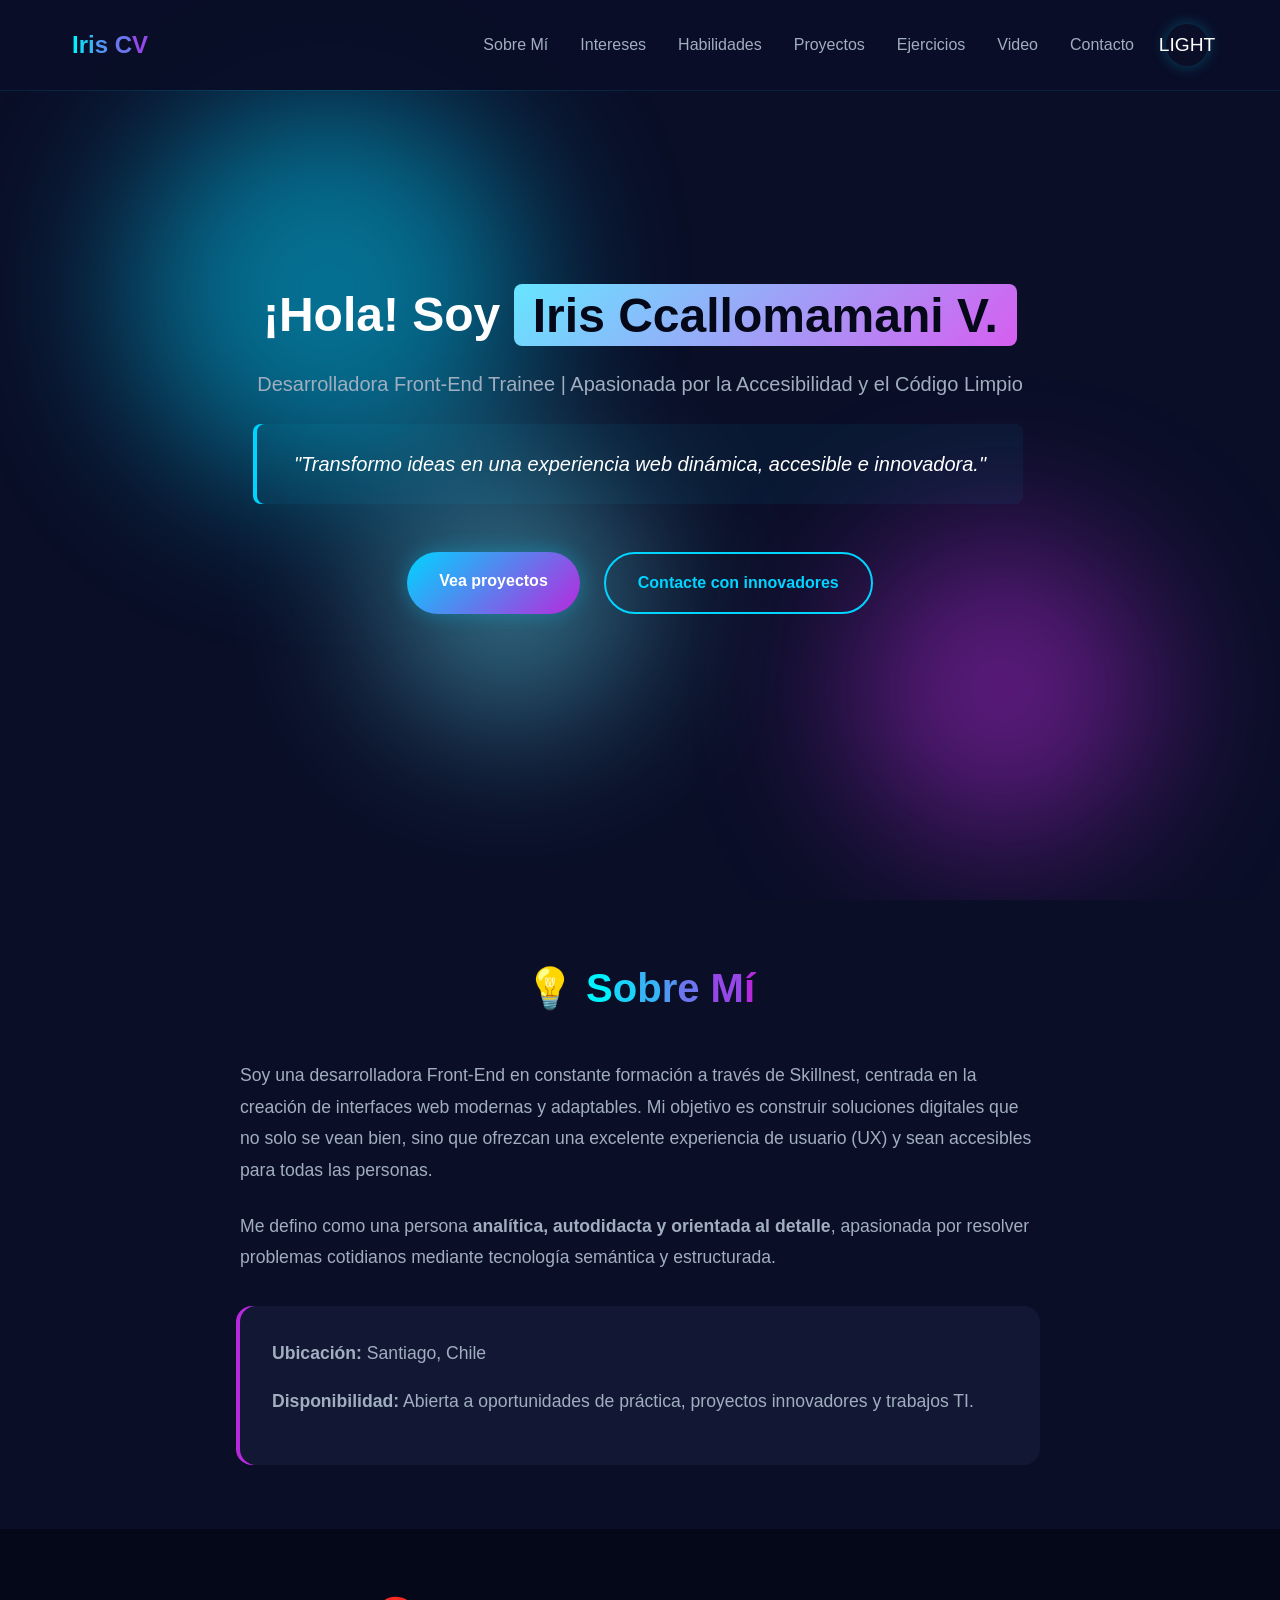
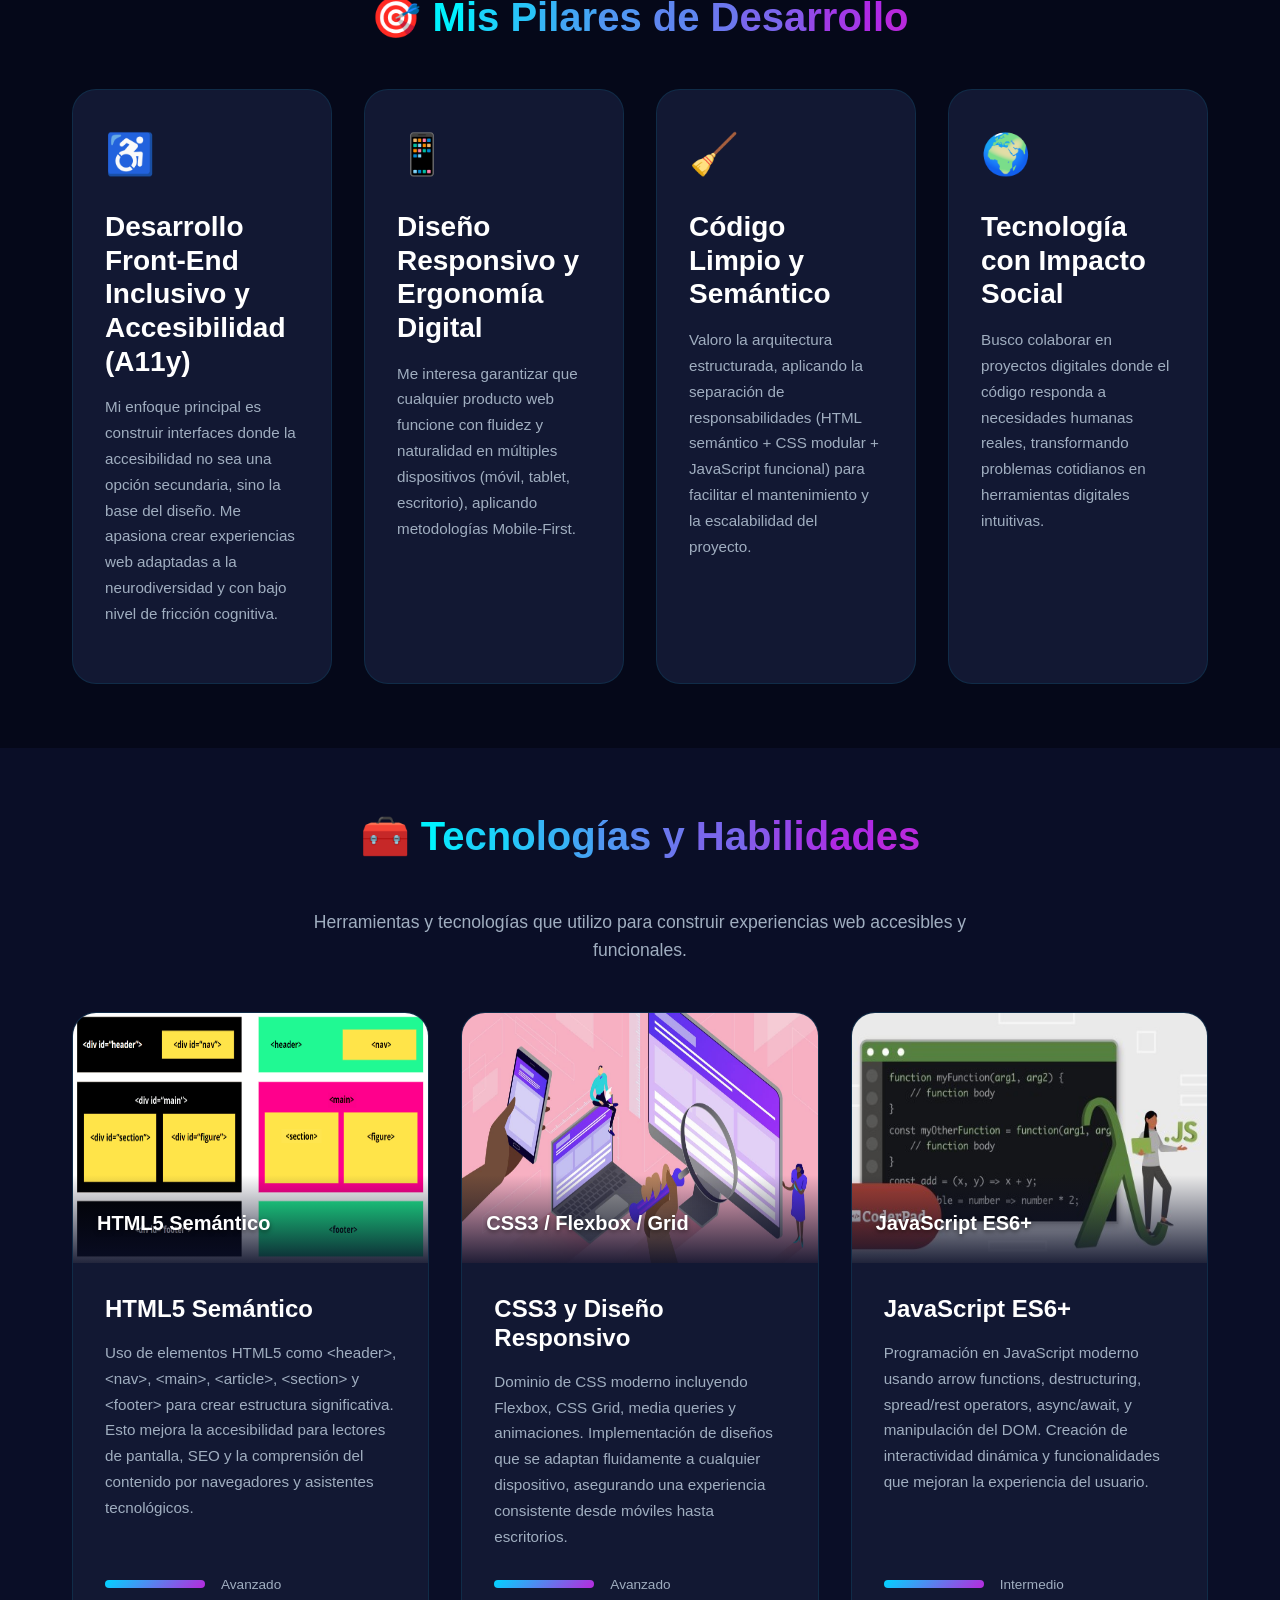
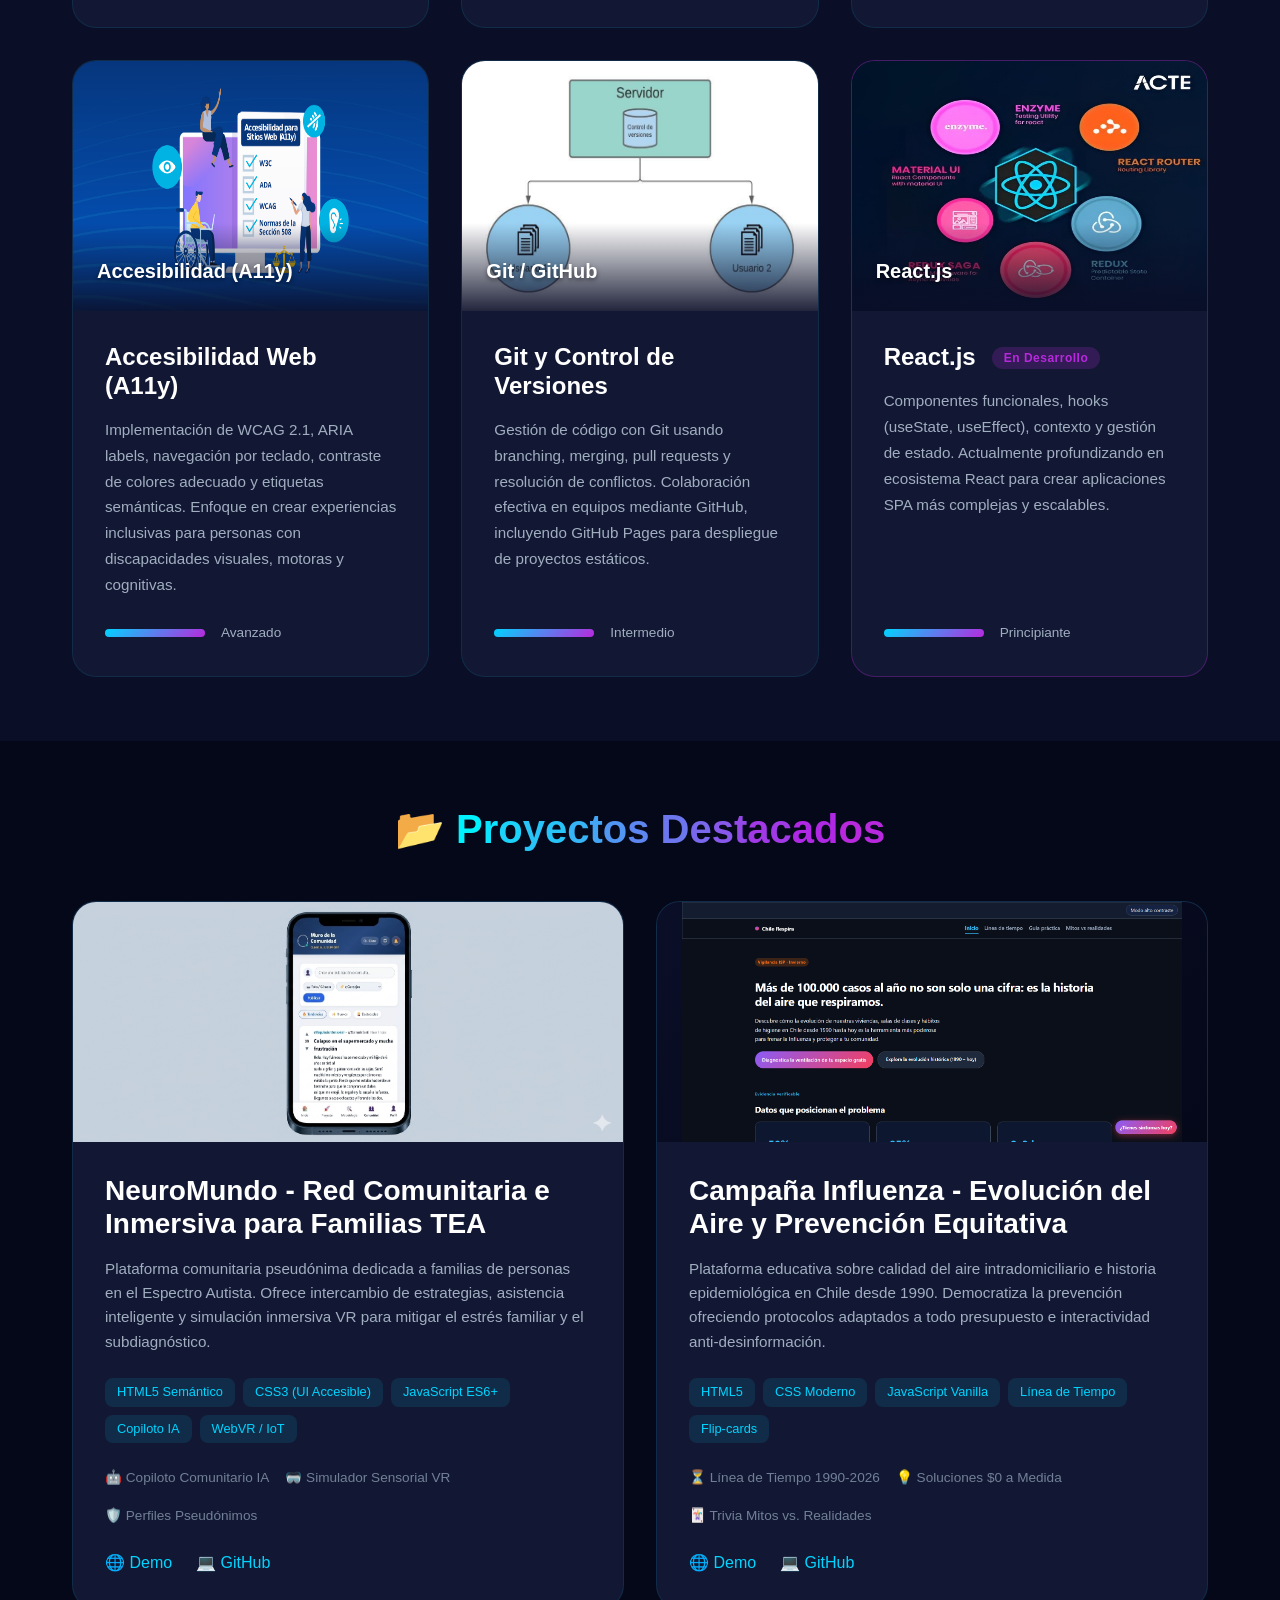
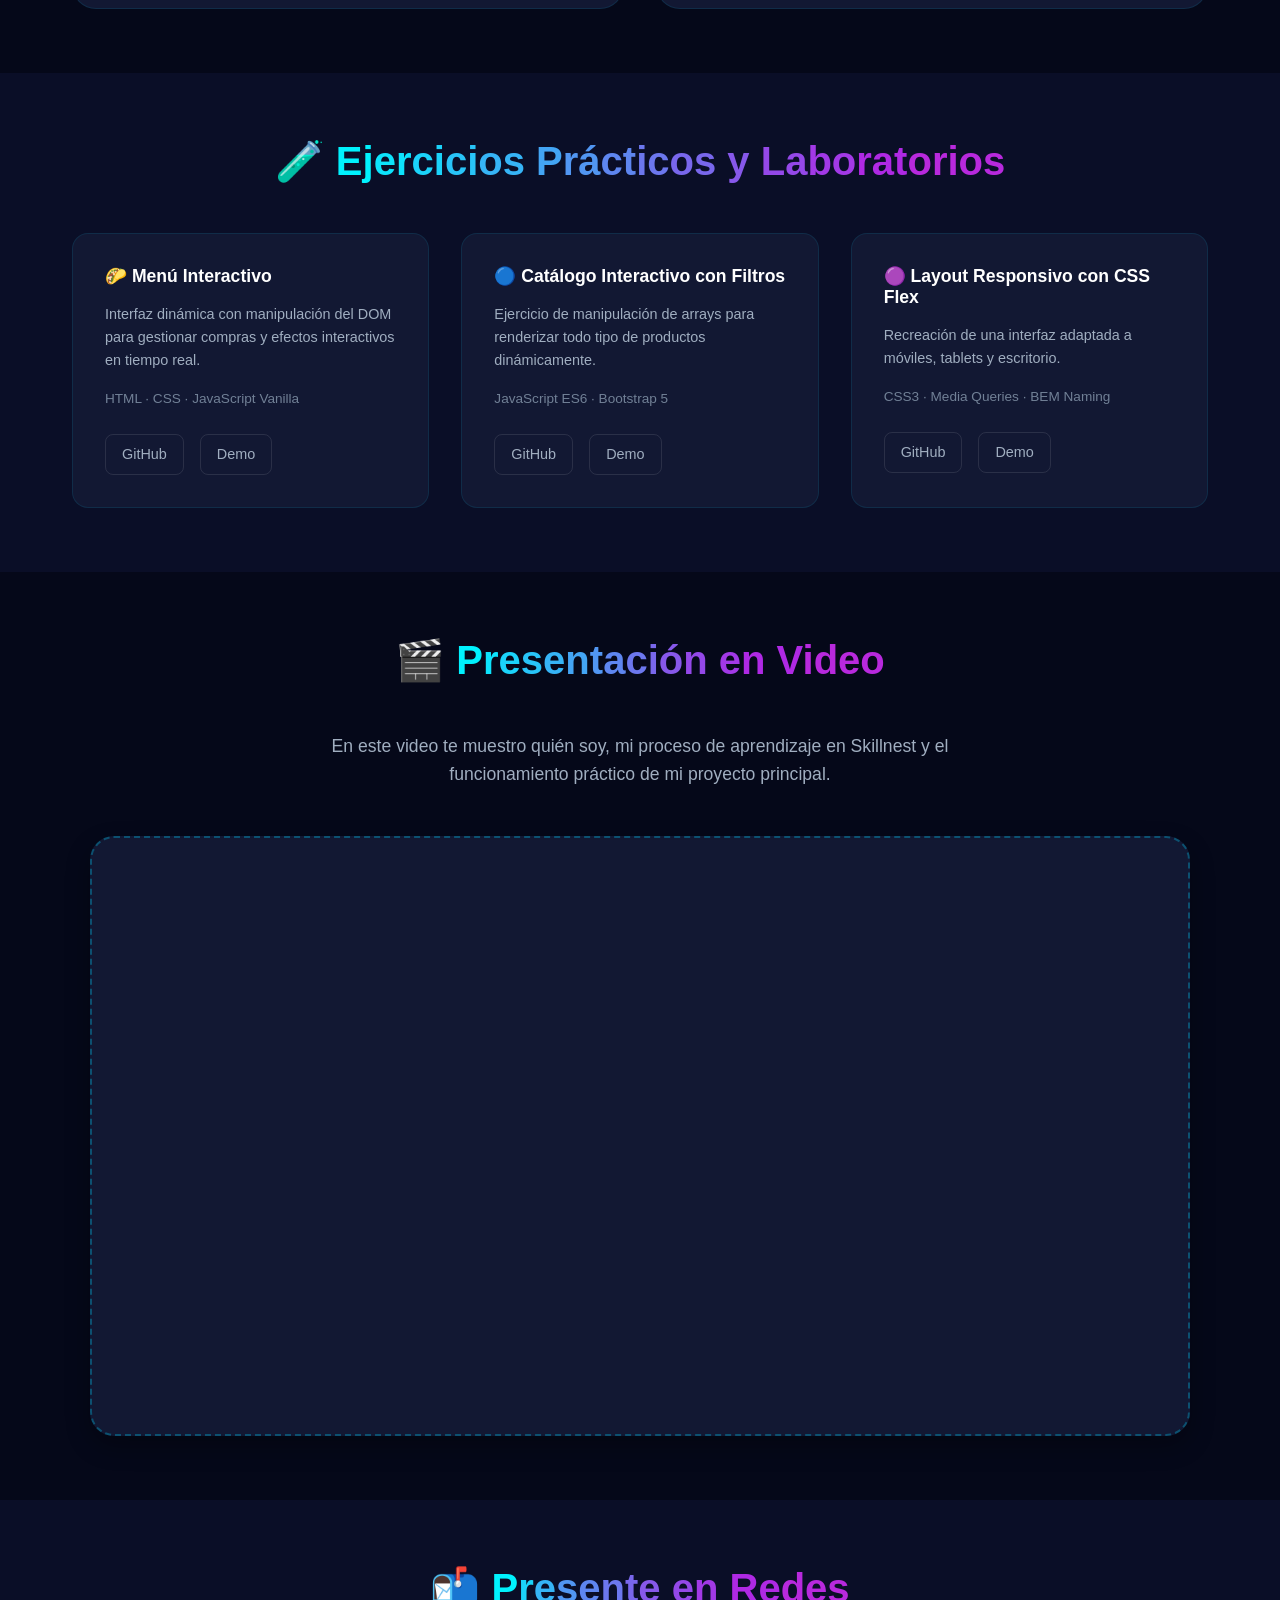
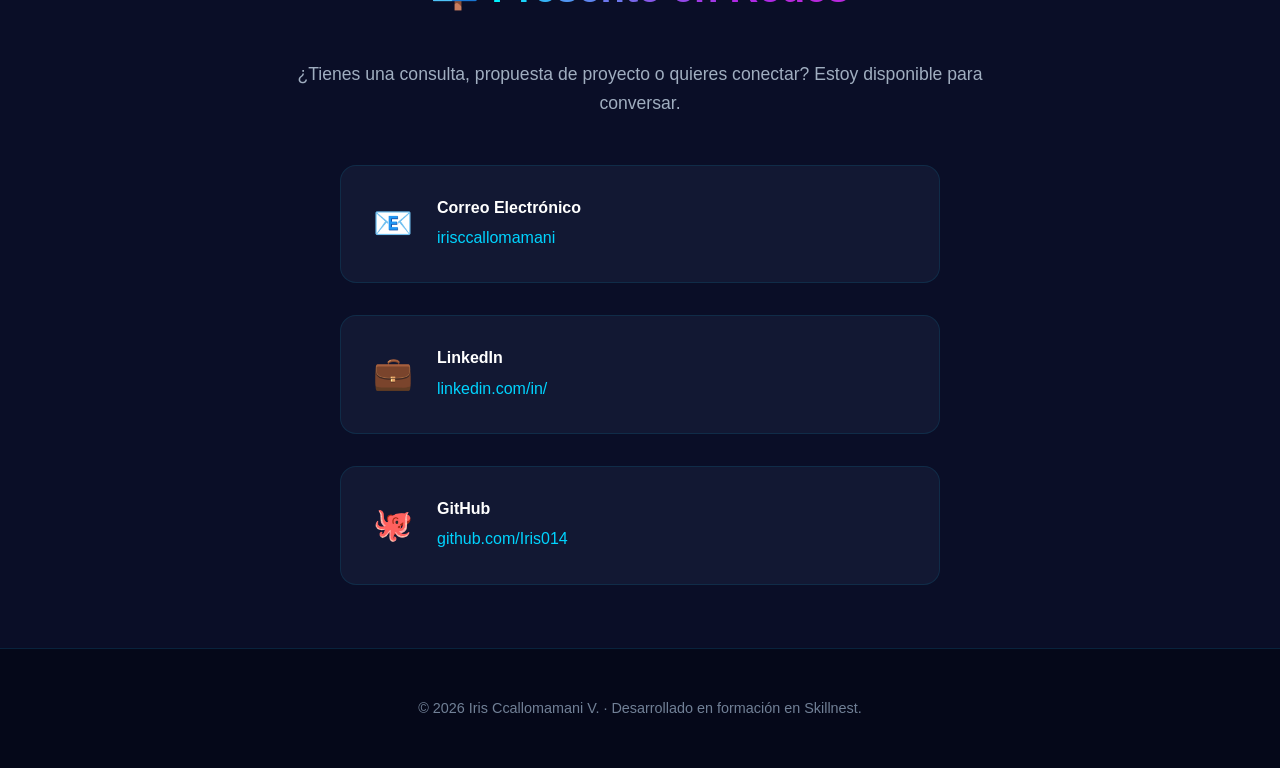
==== commit a9837522: "saved" ====
--- a/index.html
+++ b/index.html
@@ -34,6 +34,9 @@
                     <a href="#ejercicios" class="menu-item-link">Ejercicios</a>
                     <a href="#video" class="menu-item-link">Video</a>
                     <a href="#contacto" class="menu-item-link">Contacto</a>
+                    <button id="theme-toggle" class="sensory-toggle">
+                        LIGHT
+                    </button>
                 </div>
             </div>
         </nav>
@@ -159,7 +162,8 @@
                 <div class="grid-habilidades">
                     <div class="skill-prominent-card">
                         <div class="skill-media-wrapper">
-                            <img src="static/images/HTML5 Semántico.png" alt="HTML5 Semántico" class="skill-media-image">
+                            <img src="static/images/HTML5 Semántico.png" alt="HTML5 Semántico"
+                                class="skill-media-image">
                             <div class="skill-media-overlay">
                                 <span class="skill-media-label">HTML5 Semántico</span>
                             </div>
@@ -197,7 +201,8 @@
                     </div>
                     <div class="skill-prominent-card">
                         <div class="skill-media-wrapper">
-                            <img src="static/images/JavaScript ES6+.jpg" alt="JavaScript ES6+" class="skill-media-image">
+                            <img src="static/images/JavaScript ES6+.jpg" alt="JavaScript ES6+"
+                                class="skill-media-image">
                             <div class="skill-media-overlay">
                                 <span class="skill-media-label">JavaScript ES6+</span>
                             </div>
@@ -234,7 +239,8 @@
                     </div>
                     <div class="skill-prominent-card">
                         <div class="skill-media-wrapper">
-                            <img src="static/images/Git y Control de Versiones.jpeg" alt="Git y GitHub" class="skill-media-image">
+                            <img src="static/images/Git y Control de Versiones.jpeg" alt="Git y GitHub"
+                                class="skill-media-image">
                             <div class="skill-media-overlay">
                                 <span class="skill-media-label">Git / GitHub</span>
                             </div>
@@ -307,16 +313,17 @@
                                 <span>🛡️ Perfiles Pseudónimos</span>
                             </div>
                             <div class="project-actions">
-                                <a href="https://iris014.github.io/App-Neuro-Mundo/" class="ui-btn-link" target="_blank"
-                                    rel="noopener noreferrer">🌐 Demo</a>
-                                <a href="https://github.com/Iris014/App-Neuro-Mundo" class="ui-btn-link" target="_blank"
-                                    rel="noopener noreferrer">💻 GitHub</a>
+                                <a href="https://iris014.github.io/App-Neuro-Mundo/" class="ui-btn-link"
+                                    target="_blank">🌐 Demo</a>
+                                <a href="https://github.com/Iris014/App-Neuro-Mundo" class="ui-btn-link"
+                                    target="_blank">💻 GitHub</a>
                             </div>
                         </div>
                     </div>
                     <div class="project-item-card">
                         <div class="project-media-wrapper">
-                            <img src="static/images/prevencion influenza.png" class="img-influenza" alt="Campaña de Prevencióm">
+                            <img src="static/images/prevencion influenza.png" class="img-influenza"
+                                alt="Campaña de Prevencióm">
                         </div>
                         <div class="project-details">
                             <h3>Campaña Influenza - Evolución del Aire y Prevención Equitativa</h3>
@@ -337,9 +344,9 @@
                             </div>
                             <div class="project-actions">
                                 <a href="https://iris014.github.io/Prevencion-De-LaInfluenza/" class="ui-btn-link"
-                                    target="_blank" rel="noopener noreferrer">🌐 Demo</a>
+                                    target="_blank">🌐 Demo</a>
                                 <a href="https://github.com/Iris014/Prevencion-De-LaInfluenza" class="ui-btn-link"
-                                    target="_blank" rel="noopener noreferrer">💻 GitHub</a>
+                                    target="_blank">💻 GitHub</a>
                             </div>
                         </div>
                     </div>
@@ -373,8 +380,9 @@
                             <span>HTML</span> · <span>CSS</span> · <span>JavaScript Vanilla</span>
                         </div>
                         <div class="mini-project-actions">
-                            <a href="static/pages/TacoPalace/index.html" class="ui-btn-link-sm" target="_blank"
-                                rel="noopener noreferrer">Demo</a>
+                            <a href="https://github.com/Iris014/Skillnest_fundamentos_web/tree/main/STACK_JS/19_TacoPalace"
+                                class="ui-btn-link-sm" target="_blank">GitHub</a>
+                            <a href="static/pages/TacoPalace/index.html" class="ui-btn-link-sm" target="_blank">Demo</a>
                         </div>
                     </div>
                     <div class="mini-project-item-card">
@@ -384,8 +392,9 @@
                             <span>JavaScript ES6</span> · <span>Bootstrap 5</span>
                         </div>
                         <div class="mini-project-actions">
-                            <a href="static/pages/arreglos/index.html" class="ui-btn-link-sm" target="_blank"
-                                rel="noopener noreferrer">Demo</a>
+                            <a href="https://github.com/Iris014/Skillnest_fundamentos_web/tree/main/STACK_JS/07_arreglos"
+                                class="ui-btn-link-sm" target="_blank">GitHub</a>
+                            <a href="static/pages/arreglos/index.html" class="ui-btn-link-sm" target="_blank">Demo</a>
                         </div>
                     </div>
                     <div class="mini-project-item-card">
@@ -396,9 +405,9 @@
                         </div>
                         <div class="mini-project-actions">
                             <a href="https://github.com/Iris014/microsoft_sitio-web" class="ui-btn-link-sm"
-                                target="_blank" rel="noopener noreferrer">GitHub</a>
+                                target="_blank">GitHub</a>
                             <a href="https://iris014.github.io/microsoft_sitio-web/" class="ui-btn-link-sm"
-                                target="_blank" rel="noopener noreferrer">Demo</a>
+                                target="_blank">Demo</a>
                         </div>
                     </div>
                 </div>
@@ -451,16 +460,15 @@
                             <span class="contact-card-icon">💼</span>
                             <div>
                                 <h3>LinkedIn</h3>
-                                <a href="https://www.linkedin.com/in/iris-c-v-800b20435/" target="_blank"
-                                    rel="noopener noreferrer">linkedin.com/in/</a>
+                                <a href="https://www.linkedin.com/in/iris-c-v-800b20435/"
+                                    target="_blank">linkedin.com/in/</a>
                             </div>
                         </div>
                         <div class="contact-card">
                             <span class="contact-card-icon">🐙</span>
                             <div>
                                 <h3>GitHub</h3>
-                                <a href="https://github.com/Iris014" target="_blank"
-                                    rel="noopener noreferrer">github.com/Iris014</a>
+                                <a href="https://github.com/Iris014" target="_blank">github.com/Iris014</a>
                             </div>
                         </div>
                     </div>
--- a/static/css/style.css
+++ b/static/css/style.css
@@ -931,3 +931,1019 @@
     line-height: 1;
 }
 
+.sensory-toggle {
+    position: relative;
+    width: 42px;
+    height: 42px;
+    border-radius: 50%;
+    background: var(--bg-dark);
+    color: var(--text-primary);
+    border: none;
+    cursor: pointer;
+    display: inline-flex;
+    align-items: center;
+    justify-content: center;
+    font-size: 1.2rem;
+    box-shadow: 0 0 15px rgba(0, 212, 255, 0.3);
+    transition: all 0.3s ease;
+}
+
+.sensory-toggle:hover {
+    transform: scale(1.08);
+    box-shadow: 0 0 25px rgba(0, 212, 255, 0.5);
+}
+
+.sensory-toggle:active {
+    transform: scale(0.95);
+}
+
+/* TEMA CLARO */
+body.light-theme {
+    --primary: #00d4ff;
+    --primary-dark: #0099cc;
+    --primary-light: #0284c7;
+    --secondary: #b829dd;
+    --secondary-dark: #8b1fa8;
+    --secondary-light: #9333ea;
+
+    --bg-dark: #f8fafc;
+    --bg-darker: #f1f5f9;
+    --bg-card: #ffffff;
+    --bg-card-hover: #ffffff;
+
+    --text-primary: #0f172a;
+    --text-secondary: #334155;
+    --text-muted: #64748b;
+
+    --gradient-primary: linear-gradient(135deg, #00b4d8 0%, #b829dd 100%);
+    --gradient-text: linear-gradient(135deg, #0284c7 0%, #9333ea 100%);
+    --gradient-bg: linear-gradient(135deg, #f8fafc 0%, #e2e8f0 100%);
+}
+
+/* Ajuste de sombras y bordes de tarjetas en tema claro */
+body.light-theme .interest-item-card,
+body.light-theme .skill-prominent-card,
+body.light-theme .project-item-card,
+body.light-theme .mini-project-item-card,
+body.light-theme .contact-card,
+body.light-theme .about-meta-box,
+body.light-theme .video-wrapper {
+    background: var(--bg-card);
+    border: 1px solid rgba(15, 23, 42, 0.08);
+    box-shadow: 0 4px 20px rgba(0, 0, 0, 0.04);
+}
+
+body.light-theme .interest-item-card:hover,
+body.light-theme .skill-prominent-card:hover,
+body.light-theme .project-item-card:hover,
+body.light-theme .contact-card:hover {
+    box-shadow: 0 10px 25px rgba(0, 212, 255, 0.15);
+    border-color: var(--primary);
+}
+
+/* Enlaces e íconos en el tema claro */
+body.light-theme .menu-item-link {
+    color: var(--text-secondary);
+}
+
+body.light-theme .menu-item-link:hover {
+    color: var(--text-primary);
+}
+
+body.light-theme .site-logo {
+    color: var(--text-primary);
+}
+
+body.light-theme .ui-btn-secondary {
+    color: var(--text-primary);
+    border-color: var(--primary-dark);
+}
+
+body.light-theme .ui-btn-secondary:hover {
+    background: rgba(0, 212, 255, 0.1);
+    color: var(--primary-dark);
+}
+
+/* Títulos de gradiente de letras individuales (grad-1 a grad-15) */
+/* Los colores originales se conservan intactos en la paleta */
+
+@media (max-width: 768px) {
+    body.light-theme .menu-list {
+        background: var(--bg-darker);
+        box-shadow: 0 4px 6px rgba(0, 0, 0, 0.1);
+    }
+}
+
+@media (max-width: 768px) {
+    body.light-theme .menu-list {
+        position: fixed;
+        top: 70px;
+        left: 0;
+        right: 0;
+        background: var(--bg-darker);
+        flex-direction: column;
+        padding: 2rem;
+        gap: 1.5rem;
+        transform: translateY(-150%);
+        transition: transform 0.3s ease;
+        box-shadow: 0 1px 0 rgba(0, 212, 255, 0.1);
+    }
+
+    body.light-theme .menu-list.is-active {
+        transform: translateY(0);
+    }
+
+    body.light-theme .menu-toggler {
+        display: flex;
+    }
+
+    body.light-theme .hero-actions {
+        flex-direction: column;
+        align-items: center;
+    }
+
+    body.light-theme .ui-btn {
+        width: 100%;
+        max-width: 300px;
+    }
+
+    body.light-theme .site-section {
+        padding: 3rem 0;
+    }
+
+    body.light-theme .accessibility-toggle-btn {
+        bottom: 2rem;
+        right: 2rem;
+        width: 50px;
+        height: 50px;
+        font-size: 1.25rem;
+    }
+}
+
+@media (max-width: 480px) {
+    body.light-theme .layout-container {
+        padding: 0 1.5rem;
+    }
+
+    body.light-theme h1 {
+        font-size: 1.75rem;
+    }
+
+    body.light-theme h2 {
+        font-size: 1.5rem;
+    }
+
+    body.light-theme .hero-quote-box {
+        font-size: 1rem;
+    }
+
+    body.light-theme .contact-card {
+        flex-direction: column;
+        text-align: center;
+    }
+}
+
+body.light-theme h1, h2, h3, h4, h5, h6 {
+    font-weight: 700;
+    line-height: 1.2;
+}
+
+body.light-theme h1 {
+    font-size: 3rem;
+}
+
+body.light-theme h2 {
+    font-size: 2.5rem;
+}
+
+body.light-theme h3 {
+    font-size: 1.75rem;
+}
+
+body.light-theme p {
+    color: var(--text-secondary);
+    margin-bottom: 1.5rem;
+}
+
+body.light-theme a {
+    color: var(--primary);
+    text-decoration: none;
+    transition: color 0.2s ease;
+}
+
+body.light-theme a:hover {
+    color: var(--primary-light);
+}
+
+body.light-theme .layout-container {
+    max-width: 1200px;
+    margin: 0 auto;
+    padding: 0 2rem;
+}
+
+body.light-theme .site-section {
+    padding: 4rem 0;
+}
+
+body.light-theme .section-themed-dark {
+    background: var(--bg-darker);
+}
+
+body.light-theme .heading-primary {
+    text-align: center;
+    margin-bottom: 3rem;
+    color: var(--primary-light);
+}
+
+body.light-theme .heading-secondary {
+    text-align: center;
+    max-width: 700px;
+    margin: 0 auto 3rem;
+    font-size: 1.1rem;
+}
+
+body.light-theme header {
+    background: rgba(255, 255, 255, 0.82); /* Tema claro */
+    box-shadow: 0 1px 0 rgba(0, 0, 0, 0.06);
+}
+
+body.light-theme .site-navbar {
+    padding: 1.5rem 0;
+}
+
+body.light-theme .navbar-wrapper {
+    max-width: 1200px;
+    margin: 0 auto;
+    padding: 0 2rem;
+    display: flex;
+    justify-content: space-between;
+    align-items: center;
+}
+
+body.light-theme .site-logo {
+    font-family: -apple-system, BlinkMacSystemFont, 'Segoe UI', Roboto, Oxygen, Ubuntu, Cantarell, sans-serif;
+    font-size: 1.5rem;
+    font-weight: 700;
+    color: var(--primary-light);
+}
+
+body.light-theme .menu-list {
+    display: flex;
+    gap: 2rem;
+}
+
+body.light-theme .menu-item-link {
+    color: var(--text-secondary);
+    font-weight: 500;
+    position: relative;
+    padding: 0.5rem 0;
+    background-image: var(--gradient-primary);
+    background-repeat: no-repeat;
+    background-position: bottom left;
+    background-size: 0% 2px;
+    transition: background-size 0.3s ease, color 0.3s ease;
+}
+
+body.light-theme .menu-item-link:hover {
+    color: var(--text-primary);
+    background-size: 100% 2px;
+}
+
+body.light-theme .menu-toggler {
+    display: none;
+    flex-direction: column;
+    gap: 4px;
+    background: none;
+    border: none;
+    cursor: pointer;
+    padding: 0.5rem;
+}
+
+body.light-theme .toggle-line {
+    width: 25px;
+    height: 3px;
+    background: var(--primary);
+    border-radius: 2px;
+    transition: 0.3s ease;
+}
+
+body.light-theme .hero-wrapper {
+    min-height: 100vh;
+    display: flex;
+    align-items: center;
+    justify-content: center;
+    position: relative;
+    padding: 4rem 0;
+    overflow: hidden;
+
+    position: relative;
+    background-image: linear-gradient(
+        135deg,
+        rgba(248, 250, 252, 0.88) 0%,
+        rgba(241, 245, 249, 0.658) 100%
+    ), url('../images/tecnologia-digital-800x480.jpg');
+    background-size: cover;
+    background-position: center;
+    background-repeat: no-repeat;
+    background-attachment: fixed;
+}
+
+body.light-theme .hero-bg-layer {
+    opacity: 0.7;
+}
+
+/* Desplegable móvil */
+@media (max-width: 768px) {
+    body.light-theme .menu-list {
+        background: #ffffff;
+        box-shadow: 0 10px 25px rgba(0, 0, 0, 0.1);
+    }
+}
+
+body.light-theme .hero-inner {
+    text-align: center;
+    z-index: 10;
+    max-width: 1000px;
+    padding: 0 2rem;
+}
+
+body.light-theme .hero-main-title {
+    margin-bottom: 1.5rem;
+}
+
+body.light-theme .text-gradient-effect {
+    background: var(--gradient-text);
+    color: var(--bg-darker);
+    padding: 0.1em 0.4em;
+    border-radius: 0.5rem;
+}
+body.light-theme .max-width {
+    max-width: 800px;
+}
+
+body.light-theme .hero-subheading {
+    font-size: 1.25rem;
+    color: var(--text-secondary);
+    margin-bottom: 1.5rem;
+}
+
+body.light-theme .hero-quote-box {
+    font-size: 1.25rem;
+    font-style: italic;
+    color: var(--text-primary);
+    margin-bottom: 3rem;
+    padding: 1.5rem;
+    box-shadow: -4px 0 0 var(--primary);
+    background: rgba(0, 212, 255, 0.05);
+    border-radius: 0.5rem;
+}
+
+body.light-theme .hero-actions {
+    display: flex;
+    gap: 1.5rem;
+    justify-content: center;
+    flex-wrap: wrap;
+}
+
+body.light-theme .grad-1 { color: #00F2FE; }
+body.light-theme .grad-2 { color: #0DE3FC; }
+body.light-theme .grad-3 { color: #1BD3FA; }
+body.light-theme .grad-4 { color: #28C4F8; }
+body.light-theme .grad-5 { color: #36B4F6; }
+body.light-theme .grad-6 { color: #43A5F4; }
+body.light-theme .grad-7 { color: #5196F2; }
+body.light-theme .grad-8 { color: #5E86F0; }
+body.light-theme .grad-9 { color: #6C77EE; }
+body.light-theme .grad-10 { color: #7967EC; }
+body.light-theme .grad-11 { color: #8758EA; }
+body.light-theme .grad-12 { color: #9448E8; }
+body.light-theme .grad-13 { color: #A239E6; }
+body.light-theme .grad-14 { color: #AF29E4; }
+body.light-theme .grad-15 { color: #B829DD; }
+
+
+body.light-theme .bg-blob {
+    position: absolute;
+    border-radius: 50%;
+    filter: blur(80px);
+    opacity: 0.5;
+}
+
+body.light-theme .blob-alpha {
+    width: 400px;
+    height: 400px;
+    background: var(--primary);
+    top: 10%;
+    left: 10%;
+}
+
+body.light-theme .blob-beta {
+    width: 300px;
+    height: 300px;
+    background: var(--secondary);
+    top: 60%;
+    right: 10%;
+}
+
+body.light-theme .blob-gamma {
+    width: 250px;
+    height: 250px;
+    background: var(--primary-light);
+    bottom: 20%;
+    left: 30%;
+}
+
+body.light-theme .ui-btn {
+    display: inline-block;
+    padding: 1rem 2rem;
+    border-radius: 50px;
+    font-weight: 600;
+    font-size: 1rem;
+    cursor: pointer;
+    transition: all 0.3s ease;
+    border: none;
+    text-align: center;
+}
+
+body.light-theme .ui-btn-primary {
+    background: var(--gradient-primary);
+    color: var(--text-primary);
+    box-shadow: 0 0 20px rgba(0, 212, 255, 0.3);
+}
+
+body.light-theme .ui-btn-primary:hover {
+    transform: translateY(-2px);
+    box-shadow: 0 0 30px rgba(0, 212, 255, 0.5);
+}
+
+body.light-theme .ui-btn-secondary {
+    background: rgba(0, 0, 0, 0);
+    color: var(--primary);
+    border: 2px solid var(--primary);
+}
+
+body.light-theme .ui-btn-secondary:hover {
+    background: rgba(0, 212, 255, 0.1);
+    transform: translateY(-2px);
+}
+
+body.light-theme .ui-btn-link {
+    color: var(--primary);
+    font-weight: 500;
+    display: inline-block;
+}
+
+body.light-theme .ui-btn-link:hover {
+    color: var(--primary-light);
+}
+
+body.light-theme .ui-btn-link-sm {
+    color: var(--text-secondary);
+    font-size: 0.9rem;
+    padding: 0.5rem 1rem;
+    border: 1px solid rgba(255, 255, 255, 0.1);
+    border-radius: 0.5rem;
+    transition: all 0.2s ease;
+}
+
+body.light-theme .ui-btn-link-sm:hover {
+    background: rgba(0, 212, 255, 0.1);
+    color: var(--primary);
+    border: 1px solid var(--primary);
+}
+
+body.light-theme .about-wrapper {
+    max-width: 800px;
+    margin: 0 auto;
+}
+
+body.light-theme .about-description p {
+    font-size: 1.1rem;
+    line-height: 1.8;
+}
+
+body.light-theme .about-meta-box {
+    margin-top: 2rem;
+    padding: 2rem;
+    background: var(--bg-card);
+    border-radius: 1rem;
+    box-shadow: -4px 0 0 var(--secondary);
+}
+
+body.light-theme .about-meta-box p {
+    margin-bottom: 1rem;
+}
+
+body.light-theme .interest-item-card {
+    background: var(--bg-card);
+    padding: 2rem;
+    border-radius: 1.5rem;
+    border: 1px solid rgba(0, 212, 255, 0.1);
+    transition: all 0.3s ease;
+}
+
+body.light-theme .interest-item-card:hover {
+    transform: translateY(-5px);
+    border: 1px solid var(--primary);
+    box-shadow: 0 0 20px rgba(0, 212, 255, 0.3);
+}
+
+body.light-theme .interest-card-icon {
+    font-size: 2.5rem;
+    margin-bottom: 1.5rem;
+}
+
+body.light-theme .interest-item-card h3 {
+    margin-bottom: 1rem;
+    color: var(--text-primary);
+}
+
+body.light-theme .interest-item-card p {
+    font-size: 0.95rem;
+    line-height: 1.7;
+}
+
+body.light-theme .skill-item-card {
+    background: var(--bg-card);
+    padding: 2rem;
+    border-radius: 1.5rem;
+    border: 1px solid rgba(0, 212, 255, 0.1);
+    transition: all 0.3s ease;
+}
+
+body.light-theme .skill-item-card:hover {
+    transform: translateY(-5px);
+    box-shadow: 0 4px 6px rgba(0, 0, 0, 0.2);
+}
+
+body.light-theme .skill-item-card-progress {
+    border: 2px solid var(--secondary);
+    box-shadow: -4px 0 0 var(--secondary);
+}
+
+body.light-theme .skill-item-title {
+    margin-bottom: 1.5rem;
+    color: var(--text-primary);
+}
+
+body.light-theme .skill-prominent-card {
+    background: var(--bg-card);
+    border-radius: 1.5rem;
+    overflow: hidden;
+    border: 1px solid rgba(0, 212, 255, 0.1);
+    transition: all 0.3s ease;
+    display: flex;
+    flex-direction: column;
+}
+
+body.light-theme .skill-prominent-card:hover {
+    transform: translateY(-10px);
+    box-shadow: 0 10px 25px rgba(0, 0, 0, 0.3);
+    border: 1px solid var(--primary);
+}
+
+body.light-theme .skill-media-wrapper {
+    height: 250px;
+    background: var(--gradient-bg);
+    position: relative;
+    overflow: hidden;
+    display: flex;
+    align-items: center;
+    justify-content: center;
+}
+
+body.light-theme .skill-media-image {
+    width: 100%;
+    height: 100%;
+    transition: transform 0.5s ease;
+}
+
+body.light-theme .skill-prominent-card:hover .skill-media-image {
+    transform: scale(1.05);
+}
+
+body.light-theme .skill-media-overlay {
+    position: absolute;
+    bottom: 0;
+    left: 0;
+    right: 0;
+    background: linear-gradient(rgba(10, 14, 39, 0), rgba(10, 14, 39, 0.9));
+    padding: 2rem 1.5rem 1.5rem;
+    z-index: 2;
+}
+
+body.light-theme .skill-media-label {
+    color: var(--text-primary);
+    font-size: 1.25rem;
+    font-weight: 700;
+    text-shadow: 0 2px 4px rgba(0, 0, 0, 0.5);
+}
+
+body.light-theme .skill-details {
+    padding: 2rem;
+    flex: 1;
+    display: flex;
+    flex-direction: column;
+}
+
+body.light-theme .skill-details h3 {
+    margin-bottom: 1rem;
+    color: var(--text-primary);
+    font-size: 1.5rem;
+    display: flex;
+    align-items: center;
+    gap: 1rem;
+}
+
+body.light-theme .skill-details p {
+    font-size: 0.95rem;
+    line-height: 1.7;
+    margin-bottom: 1.5rem;
+    flex: 1;
+}
+
+body.light-theme .skill-level {
+    display: flex;
+    align-items: center;
+    gap: 1rem;
+    margin-top: auto;
+}
+
+body.light-theme .skill-level-indicator {
+    height: 8px;
+    background: var(--gradient-primary);
+    border-radius: 4px;
+    min-width: 100px;
+    max-width: 200px;
+    position: relative;
+    overflow: hidden;
+}
+
+body.light-theme .skill-level-text {
+    font-size: 0.85rem;
+    color: var(--text-secondary);
+    font-weight: 500;
+}
+
+body.light-theme .dev-badge {
+    background: rgba(184, 41, 221, 0.2);
+    color: var(--secondary);
+    padding: 0.25rem 0.75rem;
+    border-radius: 50px;
+    font-size: 0.75rem;
+    font-weight: 600;
+    letter-spacing: 0.5px;
+}
+
+body.light-theme .skill-in-development {
+    border: 1px solid rgba(184, 41, 221, 0.3);
+}
+
+body.light-theme .skill-in-development:hover {
+    border: 1px solid var(--secondary);
+    box-shadow: 0 10px 25px rgba(184, 41, 221, 0.3);
+}
+
+body.light-theme .badge-group {
+    display: flex;
+    flex-wrap: wrap;
+    gap: 1rem;
+}
+
+body.light-theme .grid-intereses,
+.grid-habilidadesbody.light-theme ,
+.grid-proyectosbody.light-theme ,
+.grid-ejerciciobody.light-theme s {
+    display: flex;
+    flex-wrap: wrap;
+    justify-content: center;
+    gap: 2rem;
+}
+
+body.light-theme .grid-intereses .interest-item-card {
+    flex: 1 1 250px;
+    max-width: 100%;
+}
+
+body.light-theme .grid-habilidades .skill-prominent-card {
+    flex: 1 1 350px;
+    max-width: 100%;
+}
+
+body.light-theme .grid-proyectos .project-item-card {
+    flex: 1 1 320px;
+    max-width: 100%;
+}
+
+body.light-theme .grid-ejercicios .mini-project-item-card {
+    flex: 1 1 280px;
+    max-width: 100%;
+}
+
+body.light-theme .ui-badge {
+    padding: 0.5rem 1.5rem;
+    border-radius: 50px;
+    font-size: 0.85rem;
+    font-weight: 500;
+    border: 1px solid;
+}
+
+body.light-theme .ui-badge-primary {
+    background: rgba(0, 212, 255, 0.1);
+    color: var(--primary);
+    border: 1px solid var(--primary);
+}
+
+body.light-theme .ui-badge-secondary {
+    background: rgba(184, 41, 221, 0.1);
+    color: var(--secondary);
+    border: 1px solid var(--secondary);
+}
+
+body.light-theme .ui-badge-success {
+    background: rgba(72, 187, 120, 0.1);
+    color: #48bb78;
+    border: 1px solid #48bb78;
+}
+
+body.light-theme .project-item-card {
+    background: var(--bg-card);
+    border-radius: 1.5rem;
+    overflow: hidden;
+    border: 1px solid rgba(0, 212, 255, 0.1);
+    transition: all 0.3s ease;
+}
+
+body.light-theme .project-item-card:hover {
+    transform: translateY(-10px);
+    box-shadow: 0 10px 25px rgba(0, 0, 0, 0.3);
+    border: 1px solid var(--primary);
+}
+
+body.light-theme .project-media-wrapper {
+    height: 240px;
+    background: var(--gradient-bg);
+    display: flex;
+    justify-content: center;
+    position: relative;
+    overflow: hidden;
+}
+
+body.light-theme .img-neuromundo {
+    display: flex;
+    align-items: baseline;
+    width: 600px;
+}
+
+body.light-theme .img-influenza {
+    width: 500px;
+}
+
+body.light-theme .project-media-label {
+    font-size: 1.5rem;
+    font-weight: 700;
+    color: rgba(255, 255, 255, 0.8);
+}
+
+body.light-theme .project-details {
+    padding: 2rem;
+}
+
+body.light-theme .project-details h3 {
+    margin-bottom: 1rem;
+    color: var(--text-primary);
+}
+
+body.light-theme .project-details p {
+    font-size: 0.95rem;
+    margin-bottom: 1.5rem;
+}
+
+body.light-theme .project-tags-list {
+    display: flex;
+    flex-wrap: wrap;
+    gap: 0.5rem;
+    margin-bottom: 1.5rem;
+}
+
+body.light-theme .tag-item {
+    background: rgba(0, 212, 255, 0.1);
+    color: var(--primary);
+    padding: 0.25rem 0.75rem;
+    border-radius: 0.5rem;
+    font-size: 0.8rem;
+    font-weight: 500;
+}
+
+body.light-theme .project-highlights {
+    display: flex;
+    flex-wrap: wrap;
+    gap: 1rem;
+    margin-bottom: 1.5rem;
+    font-size: 0.85rem;
+    color: var(--text-muted);
+}
+
+body.light-theme .project-actions {
+    display: flex;
+    gap: 1.5rem;
+}
+
+body.light-theme .mini-project-item-card {
+    background: var(--bg-card);
+    padding: 2rem;
+    border-radius: 1rem;
+    border: 1px solid rgba(0, 212, 255, 0.1);
+    transition: all 0.3s ease;
+}
+
+body.light-theme .mini-project-item-card:hover {
+    transform: translateY(-3px);
+    border: 1px solid var(--secondary);
+}
+
+body.light-theme .mini-project-item-card h3 {
+    margin-bottom: 1rem;
+    color: var(--text-primary);
+    font-size: 1.1rem;
+}
+
+body.light-theme .mini-project-item-card p {
+    font-size: 0.9rem;
+    margin-bottom: 1rem;
+}
+
+body.light-theme .mini-project-tags {
+    font-size: 0.85rem;
+    color: var(--text-muted);
+    margin-bottom: 1.5rem;
+}
+
+body.light-theme .mini-project-actions {
+    display: flex;
+    gap: 1rem;
+}
+
+body.light-theme .video-wrapper {
+    width: 1100px;
+    height: 600px;
+    margin: 0 auto;
+    border-radius: 1.5rem;
+    overflow: hidden;
+    box-shadow: 0 10px 25px rgba(0, 0, 0, 0.3);
+    background: var(--bg-card);
+    display: flex;
+    flex-direction: column;
+    align-items: center;
+    justify-content: center;
+    border: 2px dashed rgba(0, 212, 255, 0.3);
+    padding: 10px 9px;
+}
+
+body.light-theme .video-wrapper video {
+    width: 100%;
+    height: auto;
+}
+
+body.light-theme .contact-wrapper {
+    max-width: 600px;
+    margin: 0 auto;
+}
+
+body.light-theme .contact-list {
+    display: flex;
+    flex-direction: column;
+    gap: 2rem;
+}
+
+body.light-theme .contact-card {
+    display: flex;
+    align-items: flex-start;
+    gap: 1.5rem;
+    padding: 2rem;
+    background: var(--bg-card);
+    border-radius: 1rem;
+    border: 1px solid rgba(0, 212, 255, 0.1);
+    transition: all 0.3s ease;
+}
+
+body.light-theme .contact-card:hover {
+    border: 1px solid var(--primary);
+    transform: translateX(5px);
+}
+
+body.light-theme .contact-card-icon {
+    font-size: 2rem;
+}
+
+body.light-theme .contact-card h3 {
+    margin-bottom: 0.5rem;
+    color: var(--text-primary);
+    font-size: 1rem;
+}
+
+body.light-theme .contact-card a {
+    color: var(--primary);
+}
+
+body.light-theme #contacto {
+    position: relative;
+    background-image: linear-gradient(
+        135deg,
+        rgba(248, 250, 252, 0.88) 0%,
+        rgba(241, 245, 249, 0.658) 100%
+    ), url('../images/singapur-city.jpg');
+    background-size: cover;
+    background-position: center;
+    background-repeat: no-repeat;
+    background-attachment: fixed;
+}
+
+body.light-theme .site-footer {
+    background: var(--bg-darker);
+    padding: 3rem 0;
+    text-align: center;
+    box-shadow: 0 -1px 0 rgba(0, 212, 255, 0.1);
+}
+
+body.light-theme .site-footer p {
+    color: var(--text-muted);
+    font-size: 0.9rem;
+    margin: 0;
+}
+
+body.light-theme .accessibility-toggle-btn {
+    position: fixed;
+    bottom: 3rem;
+    right: 3rem;
+    width: 60px;
+    height: 60px;
+    border-radius: 50%;
+    background: var(--gradient-primary);
+    border: none;
+    cursor: pointer;
+    display: flex;
+    align-items: center;
+    justify-content: center;
+    font-size: 1.5rem;
+    box-shadow: 0 0 20px rgba(0, 212, 255, 0.3);
+    transition: all 0.3s ease;
+    z-index: 999;
+}
+
+body.light-theme .accessibility-toggle-btn:hover {
+    transform: scale(1.1);
+    box-shadow: 0 0 40px rgba(0, 212, 255, 0.6);
+}
+
+body.light-theme .accessibility-toggle-btn:active {
+    transform: scale(0.95);
+}
+
+body.light-theme .animate-fade-in {
+    transform: translateY(20px);
+    transition: transform 0.6s ease;
+}
+
+body.light-theme .animate-fade-in.is-visible {
+    transform: translateY(0);
+}
+
+body.light-theme .menu-toggler.is-active .toggle-line {
+    display: none; 
+}
+
+body.light-theme .menu-toggler.is-active::before {
+    content: "\2715";
+    font-size: 28px;
+    color: inherit;
+    display: flex;
+    justify-content: center;
+    align-items: center;
+    width: 100%;
+    height: 100%;
+    line-height: 1;
+}
+body.light-theme .sensory-toggle {
+    position: relative;
+    width: 42px;
+    height: 42px;
+    border-radius: 50%;
+    border: 1px solid var(--text-secondary);
+    background-color: var(--bg-card);
+    cursor: pointer;
+    display: inline-flex;
+    align-items: center;
+    justify-content: center;
+    font-size: 1.2rem;
+    transition: all 0.3s ease;
+}
+
+body.light-theme .sensory-toggle:hover {
+    transform: scale(1.08);
+    box-shadow: 0 4px 12px rgba(0, 0, 0, 0.12);
+}
+
+body.light-theme .sensory-toggle:active {
+    transform: scale(0.95);
+}
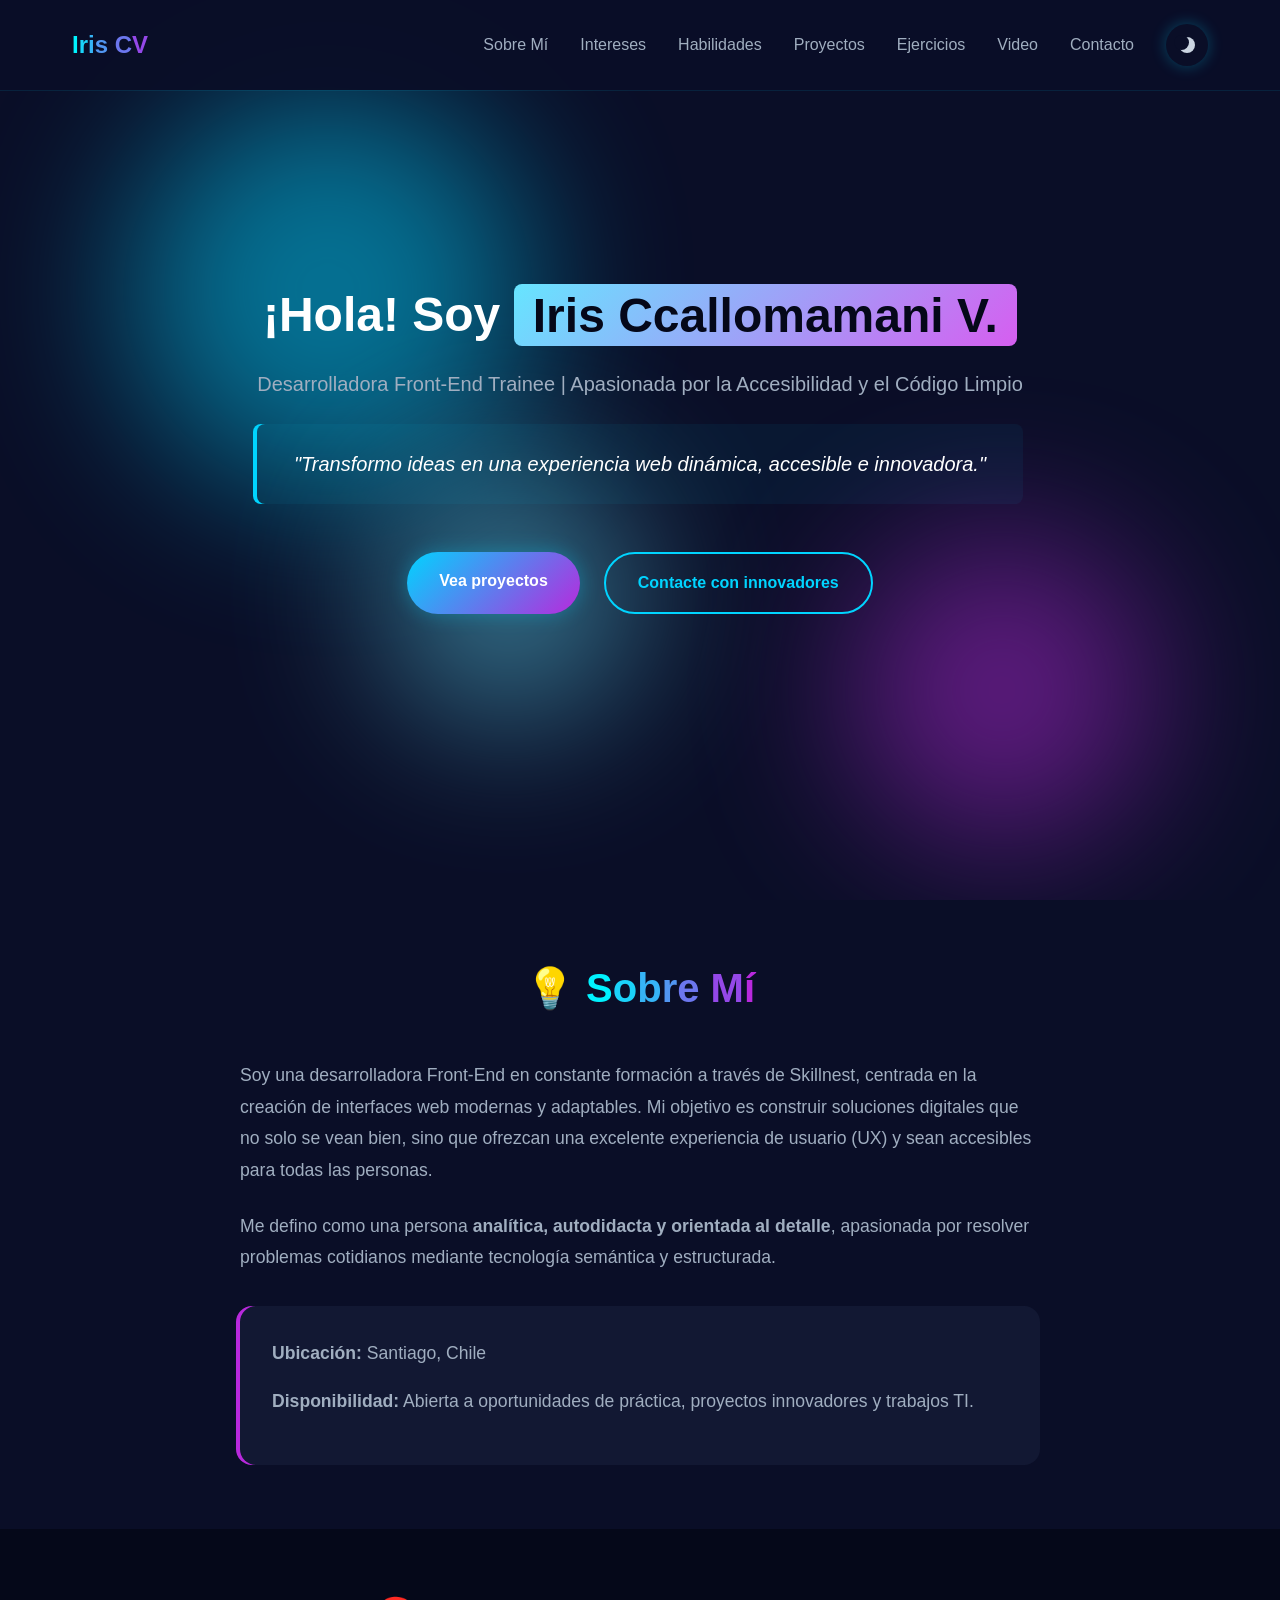
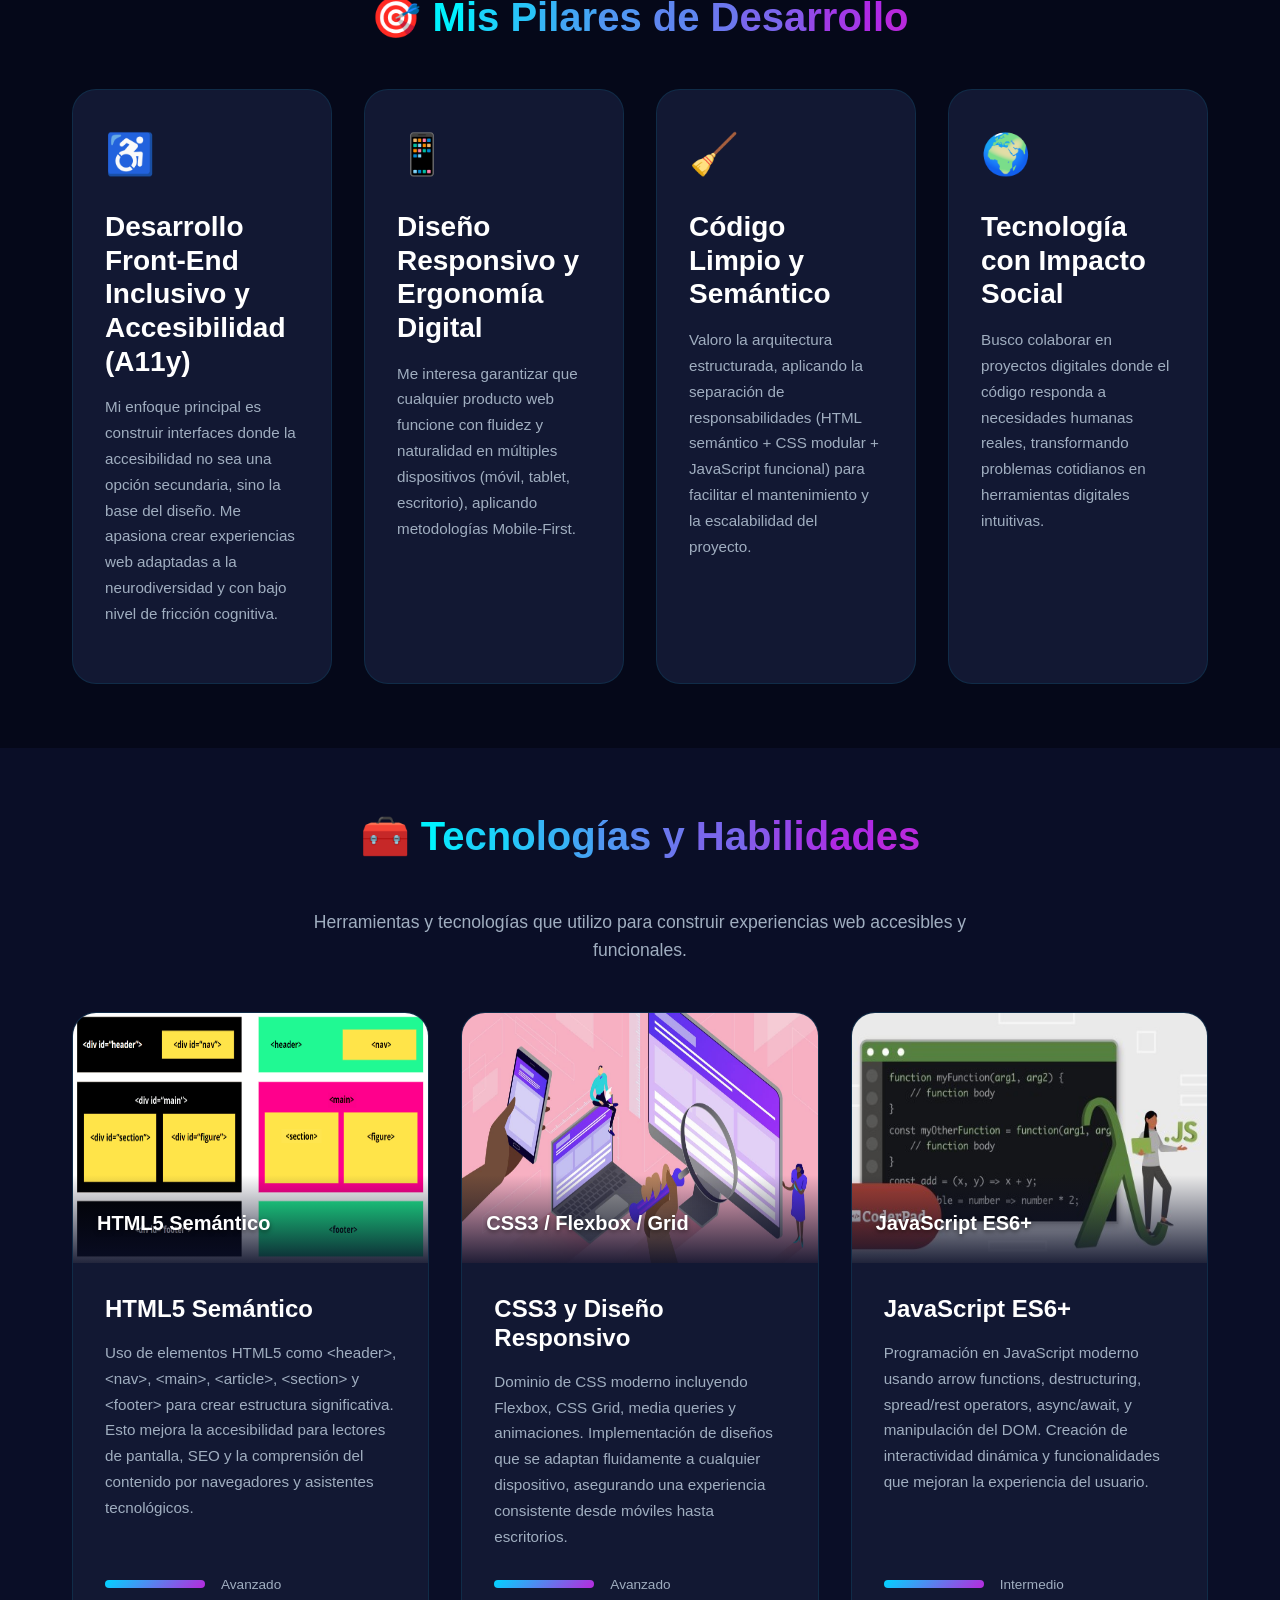
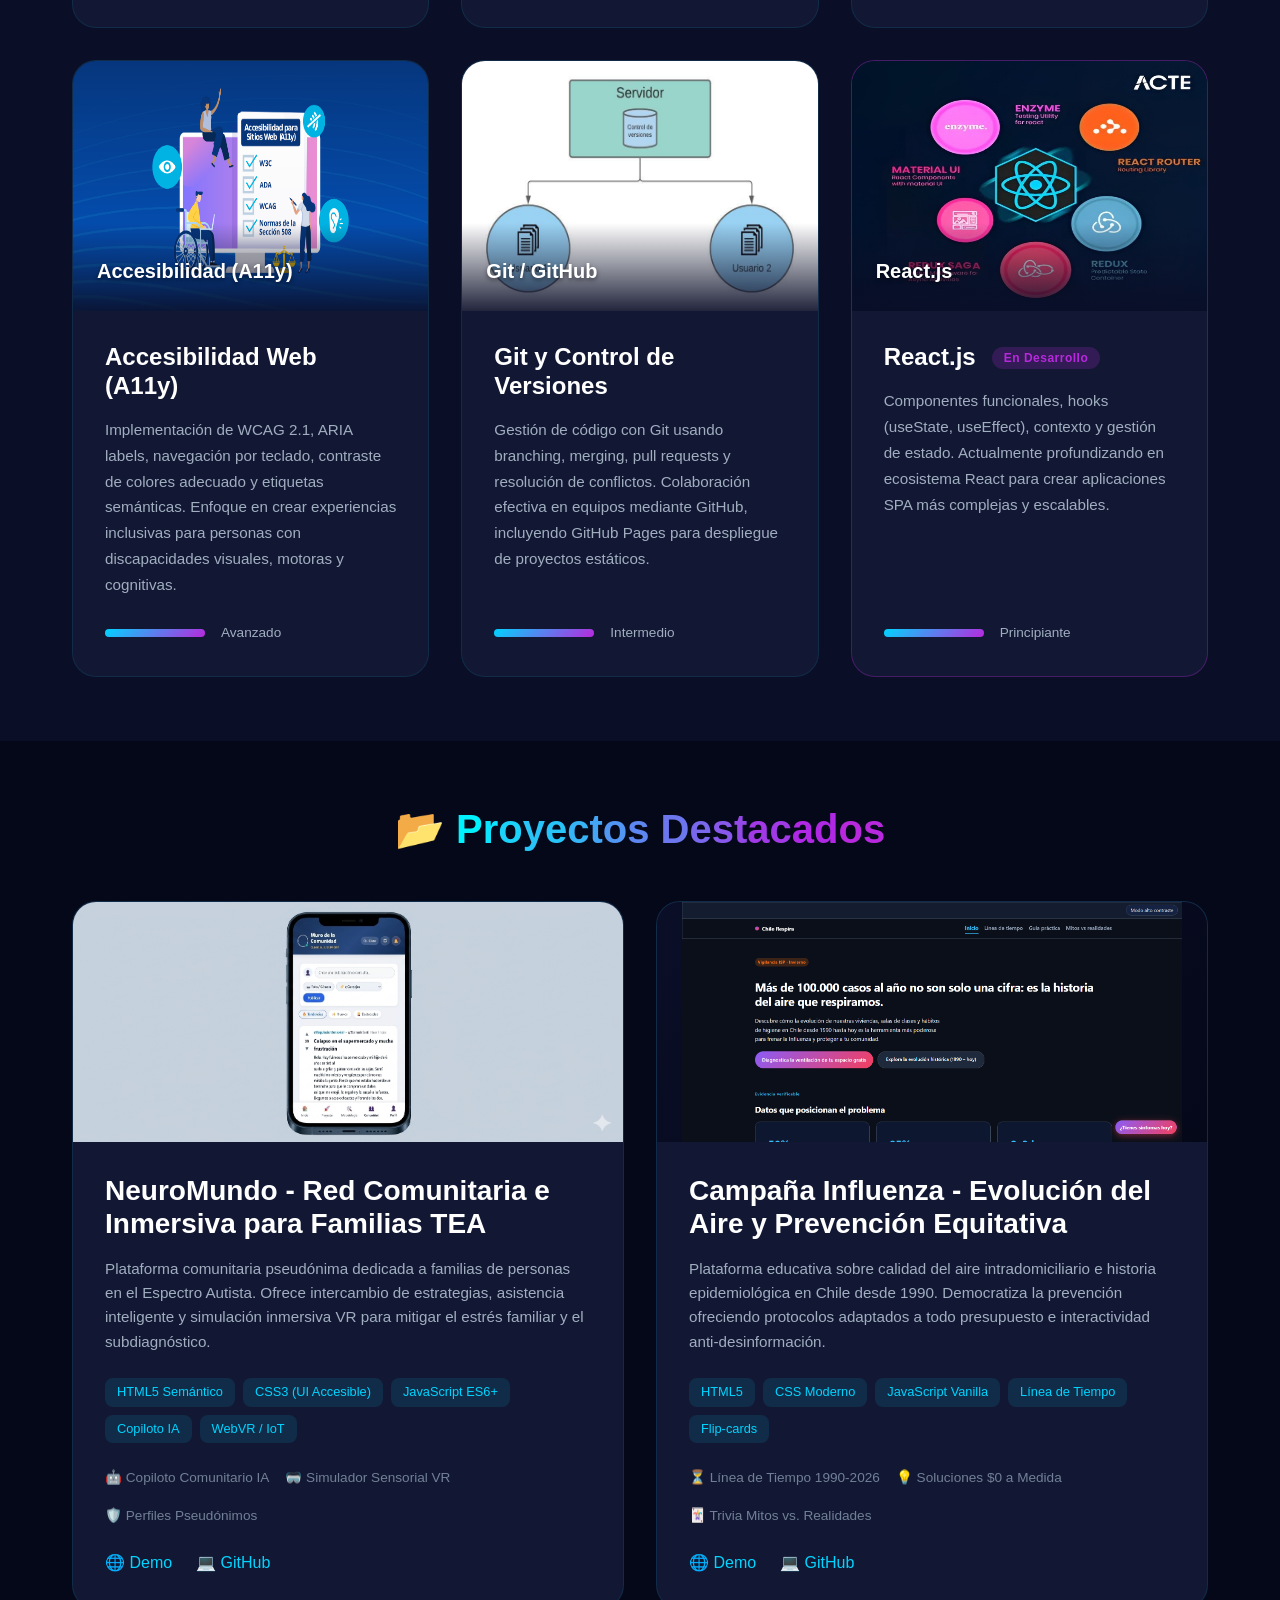
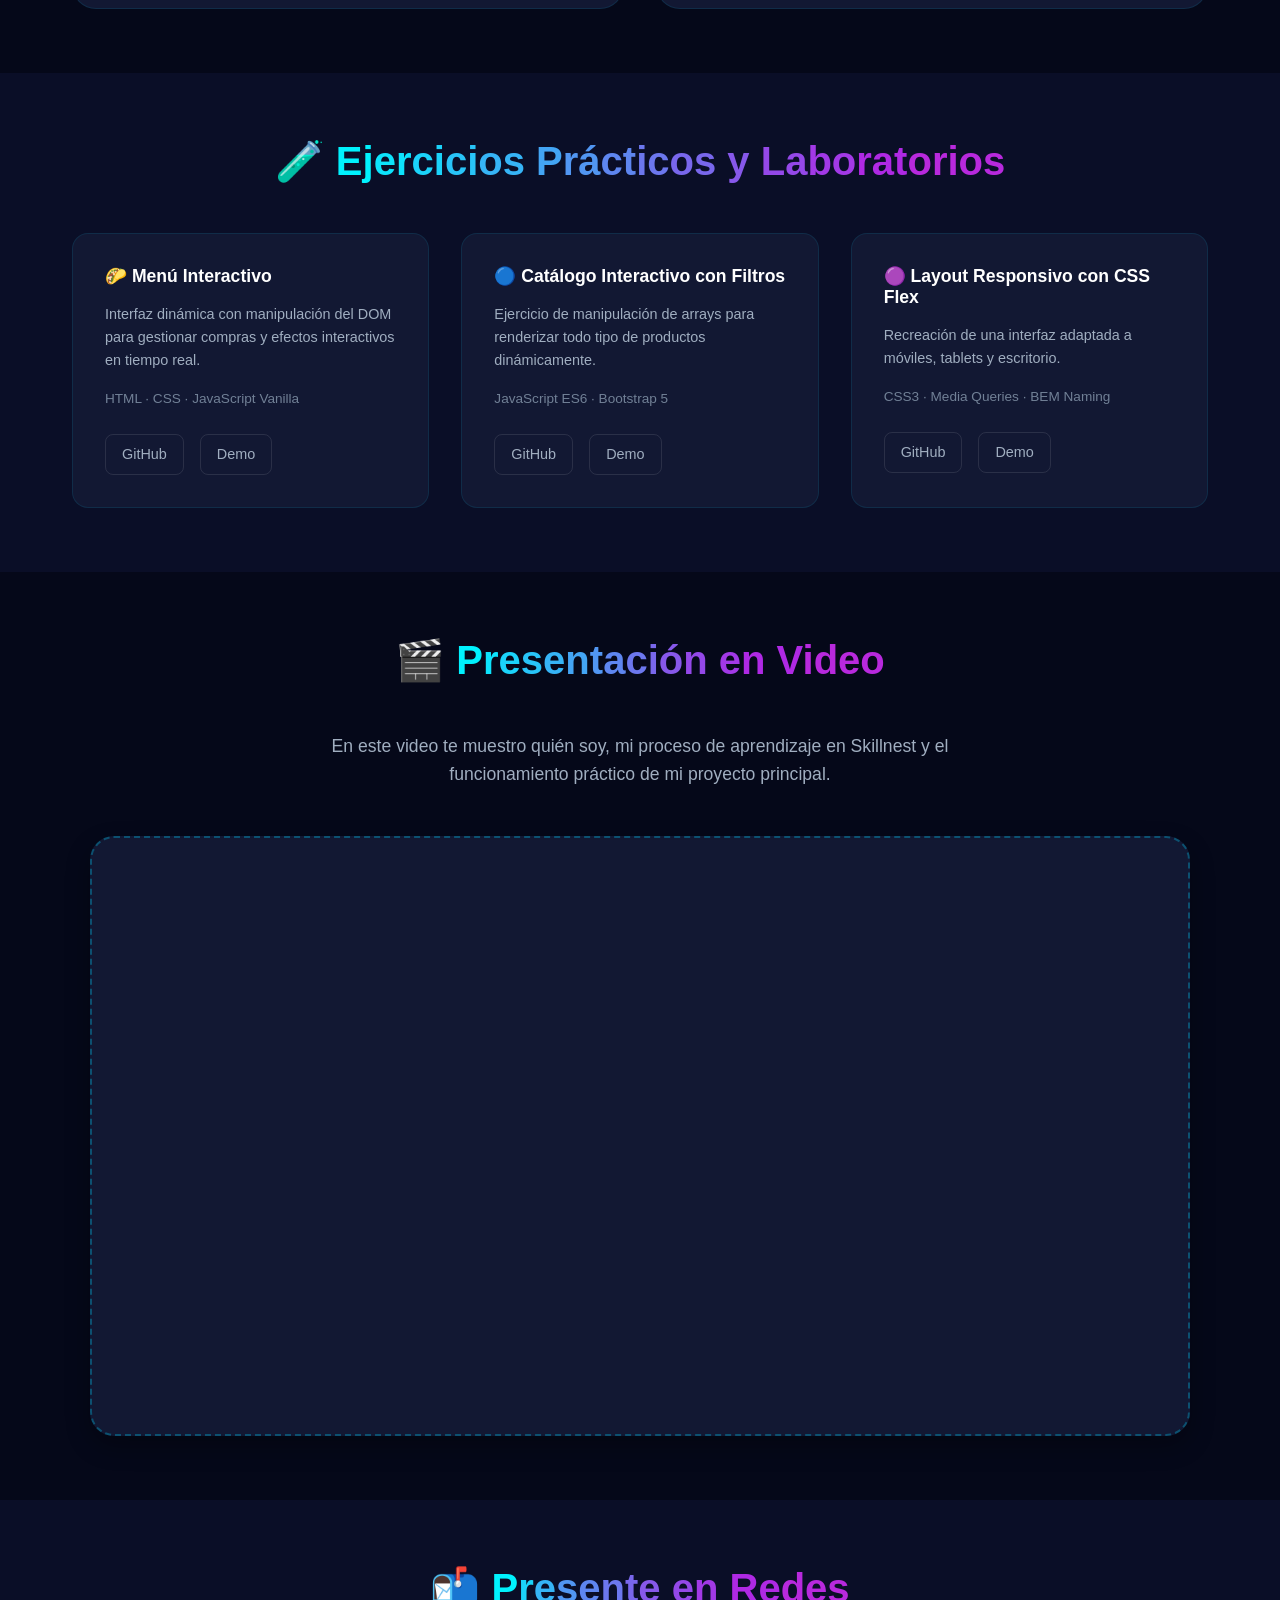
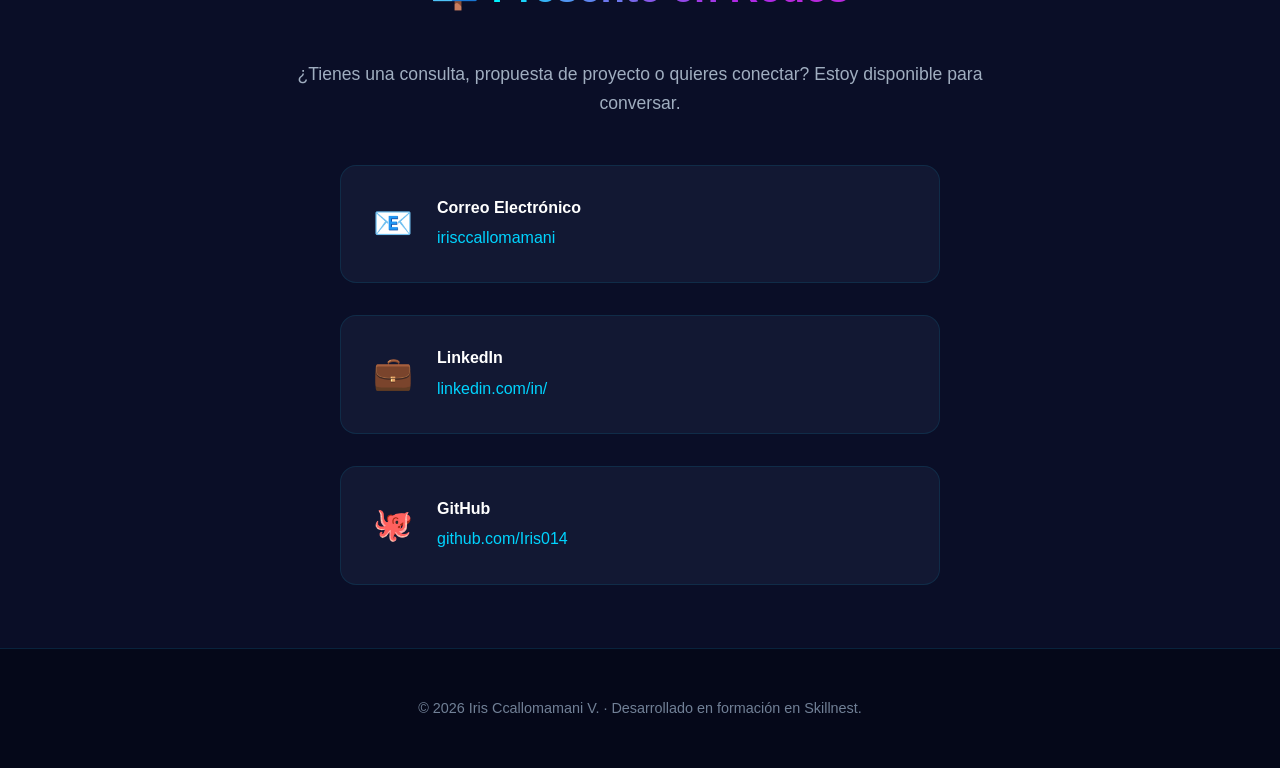
==== commit 30fb6a25: "saved" ====
--- a/index.html
+++ b/index.html
@@ -34,14 +34,15 @@
                     <a href="#ejercicios" class="menu-item-link">Ejercicios</a>
                     <a href="#video" class="menu-item-link">Video</a>
                     <a href="#contacto" class="menu-item-link">Contacto</a>
-                    <button id="theme-toggle" class="sensory-toggle">
-                        LIGHT
+                    <button class="sensory-toggle" id="theme-toggle">
+                        <div class="theme-icon">
+                            <div class="moon-mask"></div>
+                        </div>
                     </button>
                 </div>
             </div>
         </nav>
     </header>
-
     <main>
         <section id="inicio" class="hero-wrapper">
             <div class="hero-inner">
--- a/static/css/style.css
+++ b/static/css/style.css
@@ -25,13 +25,18 @@
     --text-primary: #ffffff;
     --text-secondary: #a0aec0;
     --text-muted: #718096;
-    
+
     --gradient-primary: linear-gradient(135deg, var(--primary) 0%, var(--secondary) 100%);
     --gradient-text: linear-gradient(135deg, var(--primary-light) 0%, var(--secondary-light) 100%);
     --gradient-bg: linear-gradient(135deg, var(--bg-dark) 0%, var(--bg-darker) 100%);
 }
 
-h1, h2, h3, h4, h5, h6 {
+h1,
+h2,
+h3,
+h4,
+h5,
+h6 {
     font-weight: 700;
     line-height: 1.2;
 }
@@ -188,49 +193,63 @@
     border-radius: 0.5rem;
 }
 
-.grad-1{
+.grad-1 {
     color: #00F2FE;
 }
-.grad-2{
+
+.grad-2 {
     color: #0DE3FC;
 }
-.grad-3{
+
+.grad-3 {
     color: #1BD3FA;
 }
-.grad-4{
+
+.grad-4 {
     color: #28C4F8;
 }
-.grad-5{
+
+.grad-5 {
     color: #36B4F6;
 }
-.grad-6{
+
+.grad-6 {
     color: #43A5F4;
 }
-.grad-7{
+
+.grad-7 {
     color: #5196F2;
 }
-.grad-8{
+
+.grad-8 {
     color: #5E86F0;
 }
-.grad-9{
+
+.grad-9 {
     color: #6C77EE;
 }
-.grad-10{
+
+.grad-10 {
     color: #7967EC;
 }
-.grad-11{
+
+.grad-11 {
     color: #8758EA;
 }
-.grad-12{
+
+.grad-12 {
     color: #9448E8;
 }
-.grad-13{
+
+.grad-13 {
     color: #A239E6;
 }
-.grad-14{
+
+.grad-14 {
     color: #AF29E4;
 }
-.grad-15{
+
+.grad-15 {
     color: #B829DD;
 }
 
@@ -916,7 +935,7 @@
 
 
 .menu-toggler.is-active .toggle-line {
-    display: none; 
+    display: none;
 }
 
 .menu-toggler.is-active::before {
@@ -955,6 +974,31 @@
 
 .sensory-toggle:active {
     transform: scale(0.95);
+}
+
+.theme-icon {
+    position: relative;
+    width: 16px;
+    height: 16px;
+    background: #cbd5e1;
+    border-radius: 50%;
+    transition: background 0.4s ease, box-shadow 0.4s ease;
+    box-shadow:
+        0 -8px 0 -8px var(--primary-light), 0 8px 0 -8px var(--primary-light),
+        -8px 0 0 -8px var(--primary-light), 8px 0 0 -8px var(--primary-light),
+        -6px -6px 0 -8px var(--primary-light), 6px 6px 0 -8px var(--primary-light),
+        -6px 6px 0 -8px var(--primary-light), 6px -6px 0 -8px var(--primary-light);
+}
+
+.moon-mask {
+    position: absolute;
+    top: -2px;
+    left: -5px;
+    width: 15px;
+    height: 15px;
+    background: var(--bg-dark);
+    border-radius: 50%;
+    transition: transform 0.5s cubic-bezier(0.4, 0, 0.2, 1), background 0.3s ease;
 }
 
 /* TEMA CLARO */
@@ -1103,7 +1147,12 @@
     }
 }
 
-body.light-theme h1, h2, h3, h4, h5, h6 {
+body.light-theme h1,
+h2,
+h3,
+h4,
+h5,
+h6 {
     font-weight: 700;
     line-height: 1.2;
 }
@@ -1163,7 +1212,8 @@
 }
 
 body.light-theme header {
-    background: rgba(255, 255, 255, 0.82); /* Tema claro */
+    background: rgba(255, 255, 255, 0.82);
+    /* Tema claro */
     box-shadow: 0 1px 0 rgba(0, 0, 0, 0.06);
 }
 
@@ -1237,11 +1287,9 @@
     overflow: hidden;
 
     position: relative;
-    background-image: linear-gradient(
-        135deg,
-        rgba(248, 250, 252, 0.88) 0%,
-        rgba(241, 245, 249, 0.658) 100%
-    ), url('../images/tecnologia-digital-800x480.jpg');
+    background-image: linear-gradient(135deg,
+            rgba(248, 250, 252, 0.88) 0%,
+            rgba(241, 245, 249, 0.658) 100%), url('../images/tecnologia-digital-800x480.jpg');
     background-size: cover;
     background-position: center;
     background-repeat: no-repeat;
@@ -1277,6 +1325,7 @@
     padding: 0.1em 0.4em;
     border-radius: 0.5rem;
 }
+
 body.light-theme .max-width {
     max-width: 800px;
 }
@@ -1305,21 +1354,65 @@
     flex-wrap: wrap;
 }
 
-body.light-theme .grad-1 { color: #00F2FE; }
-body.light-theme .grad-2 { color: #0DE3FC; }
-body.light-theme .grad-3 { color: #1BD3FA; }
-body.light-theme .grad-4 { color: #28C4F8; }
-body.light-theme .grad-5 { color: #36B4F6; }
-body.light-theme .grad-6 { color: #43A5F4; }
-body.light-theme .grad-7 { color: #5196F2; }
-body.light-theme .grad-8 { color: #5E86F0; }
-body.light-theme .grad-9 { color: #6C77EE; }
-body.light-theme .grad-10 { color: #7967EC; }
-body.light-theme .grad-11 { color: #8758EA; }
-body.light-theme .grad-12 { color: #9448E8; }
-body.light-theme .grad-13 { color: #A239E6; }
-body.light-theme .grad-14 { color: #AF29E4; }
-body.light-theme .grad-15 { color: #B829DD; }
+body.light-theme .grad-1 {
+    color: #00F2FE;
+}
+
+body.light-theme .grad-2 {
+    color: #0DE3FC;
+}
+
+body.light-theme .grad-3 {
+    color: #1BD3FA;
+}
+
+body.light-theme .grad-4 {
+    color: #28C4F8;
+}
+
+body.light-theme .grad-5 {
+    color: #36B4F6;
+}
+
+body.light-theme .grad-6 {
+    color: #43A5F4;
+}
+
+body.light-theme .grad-7 {
+    color: #5196F2;
+}
+
+body.light-theme .grad-8 {
+    color: #5E86F0;
+}
+
+body.light-theme .grad-9 {
+    color: #6C77EE;
+}
+
+body.light-theme .grad-10 {
+    color: #7967EC;
+}
+
+body.light-theme .grad-11 {
+    color: #8758EA;
+}
+
+body.light-theme .grad-12 {
+    color: #9448E8;
+}
+
+body.light-theme .grad-13 {
+    color: #A239E6;
+}
+
+body.light-theme .grad-14 {
+    color: #AF29E4;
+}
+
+body.light-theme .grad-15 {
+    color: #B829DD;
+}
 
 
 body.light-theme .bg-blob {
@@ -1533,7 +1626,7 @@
 }
 
 body.light-theme .skill-media-label {
-    color: var(--text-primary);
+    color: var(--text-muted);
     font-size: 1.25rem;
     font-weight: 700;
     text-shadow: 0 2px 4px rgba(0, 0, 0, 0.5);
@@ -1611,8 +1704,8 @@
 }
 
 body.light-theme .grid-intereses,
-.grid-habilidadesbody.light-theme ,
-.grid-proyectosbody.light-theme ,
+.grid-habilidadesbody.light-theme,
+.grid-proyectosbody.light-theme,
 .grid-ejerciciobody.light-theme s {
     display: flex;
     flex-wrap: wrap;
@@ -1848,11 +1941,9 @@
 
 body.light-theme #contacto {
     position: relative;
-    background-image: linear-gradient(
-        135deg,
-        rgba(248, 250, 252, 0.88) 0%,
-        rgba(241, 245, 249, 0.658) 100%
-    ), url('../images/singapur-city.jpg');
+    background-image: linear-gradient(135deg,
+            rgba(248, 250, 252, 0.88) 0%,
+            rgba(241, 245, 249, 0.658) 100%), url('../images/singapur-city.jpg');
     background-size: cover;
     background-position: center;
     background-repeat: no-repeat;
@@ -1910,7 +2001,7 @@
 }
 
 body.light-theme .menu-toggler.is-active .toggle-line {
-    display: none; 
+    display: none;
 }
 
 body.light-theme .menu-toggler.is-active::before {
@@ -1924,6 +2015,7 @@
     height: 100%;
     line-height: 1;
 }
+
 body.light-theme .sensory-toggle {
     position: relative;
     width: 42px;
@@ -1946,4 +2038,18 @@
 
 body.light-theme .sensory-toggle:active {
     transform: scale(0.95);
+}
+
+body.light-theme .theme-icon {
+    background: var(--text-primary);
+    box-shadow:
+        0 -6px 0 -6px var(--primary), 0 6px 0 -6px var(--primary),
+        -6px 0 0 -6px var(--primary), 6px 0 0 -6px var(--primary),
+        -4px -4px 0 -6px var(--primary), 4px 4px 0 -6px var(--primary),
+        -4px 4px 0 -6px var(--primary), 4px -4px 0 -6px var(--primary);
+}
+
+body.light-theme .moon-mask {
+    transform: translateX(-20px) scale(0);
+    background: var(--bg-card);
 }
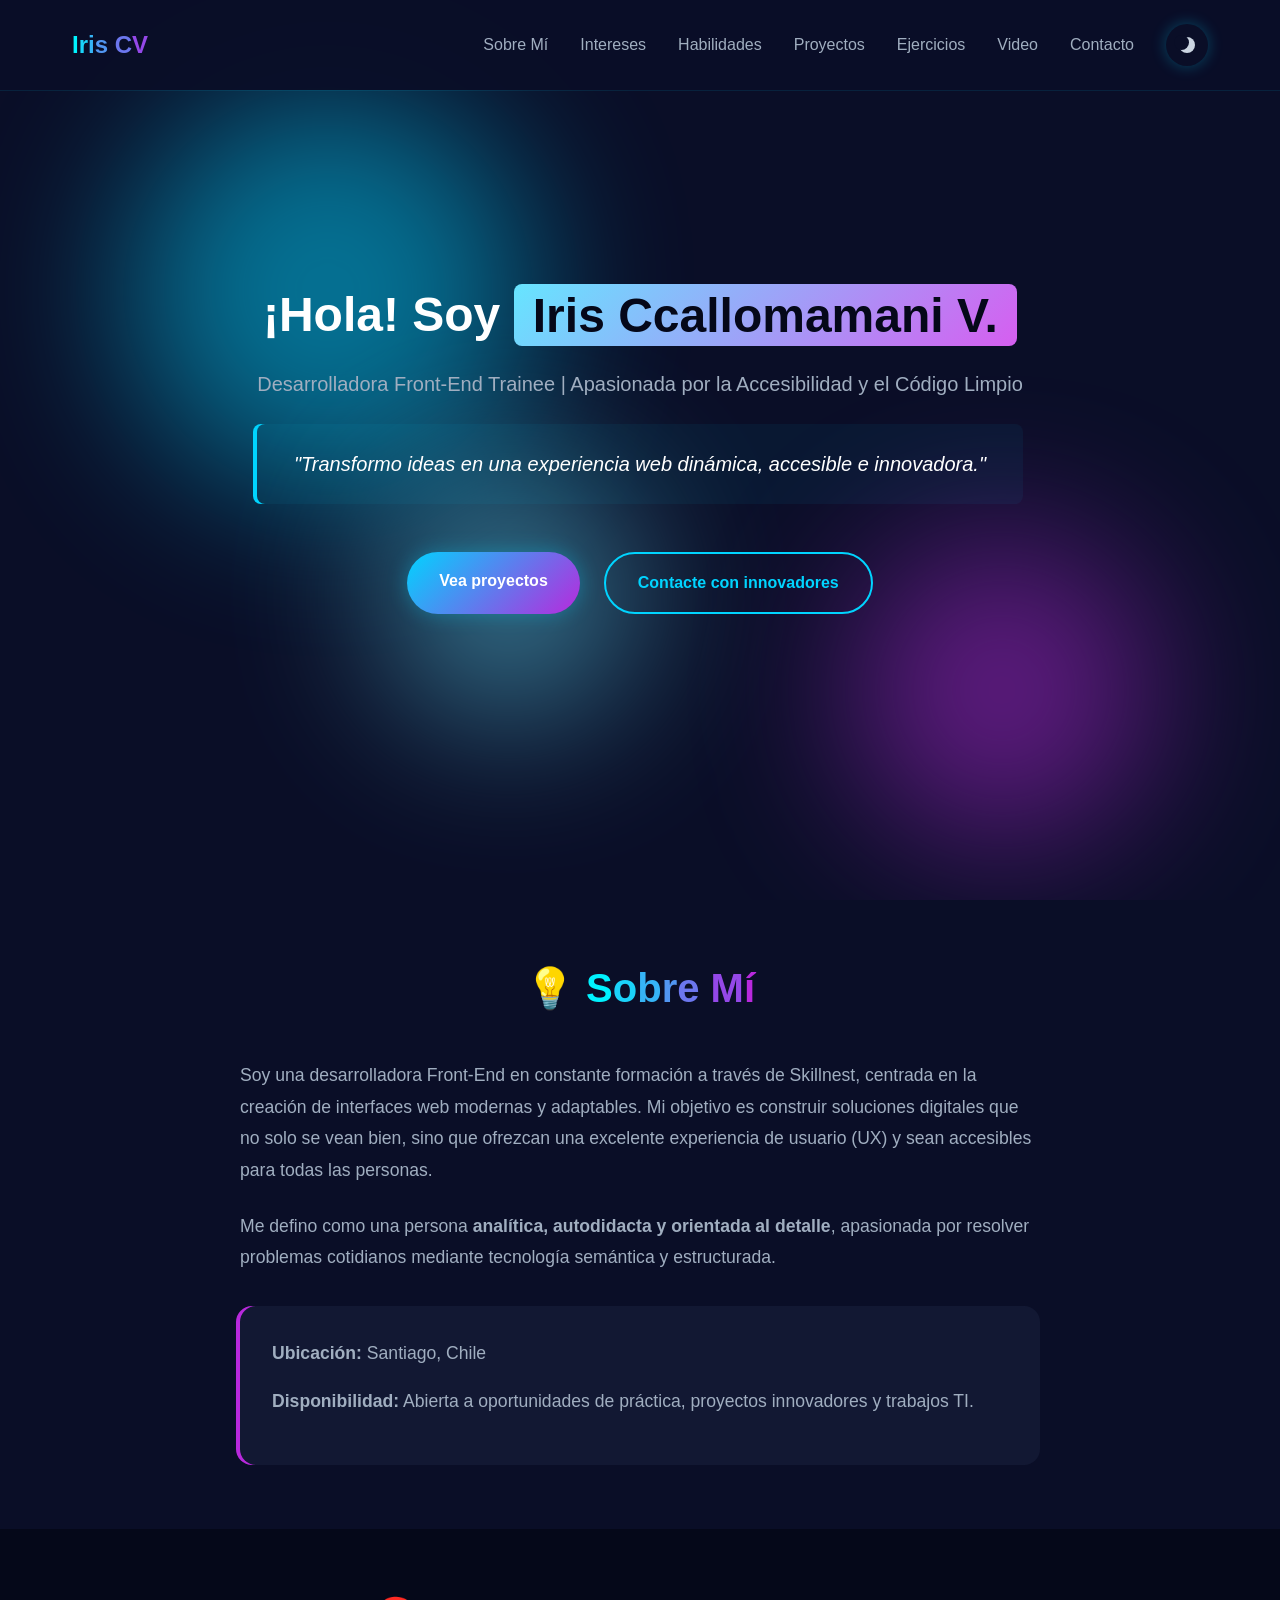
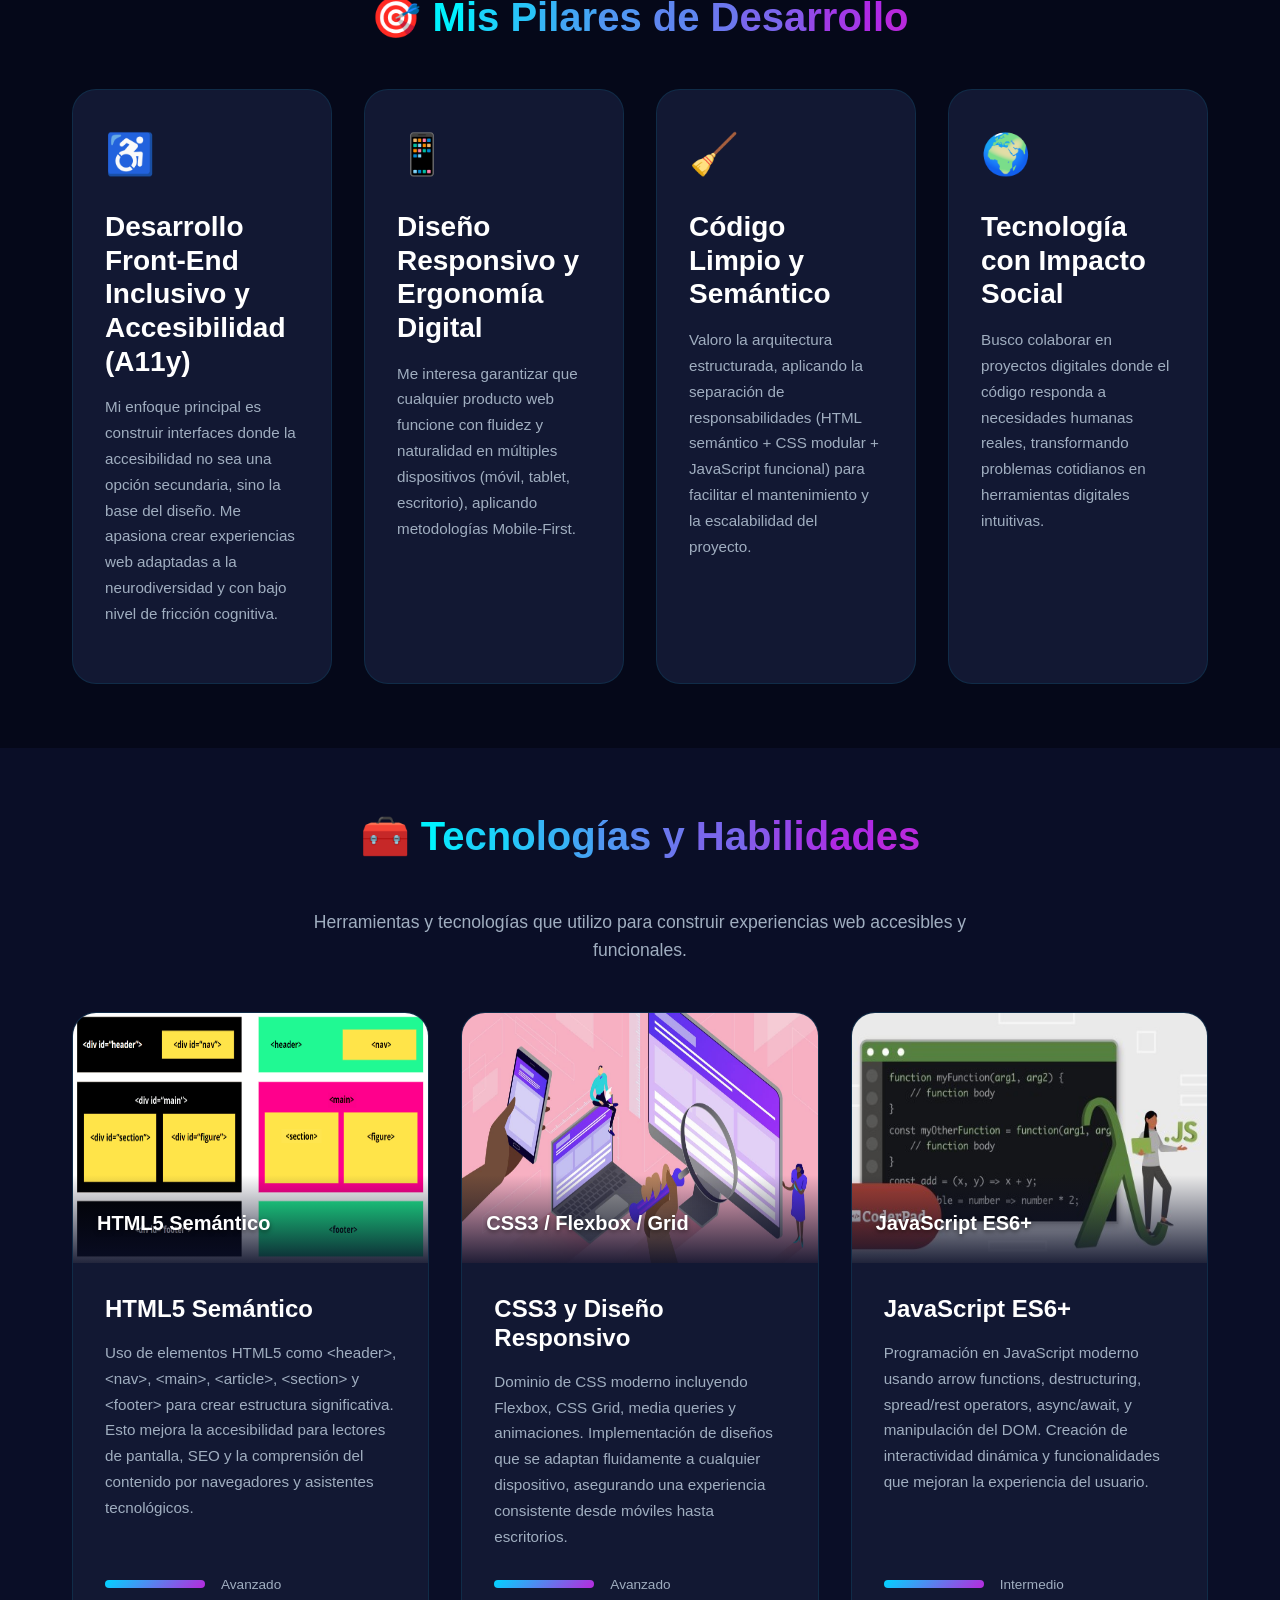
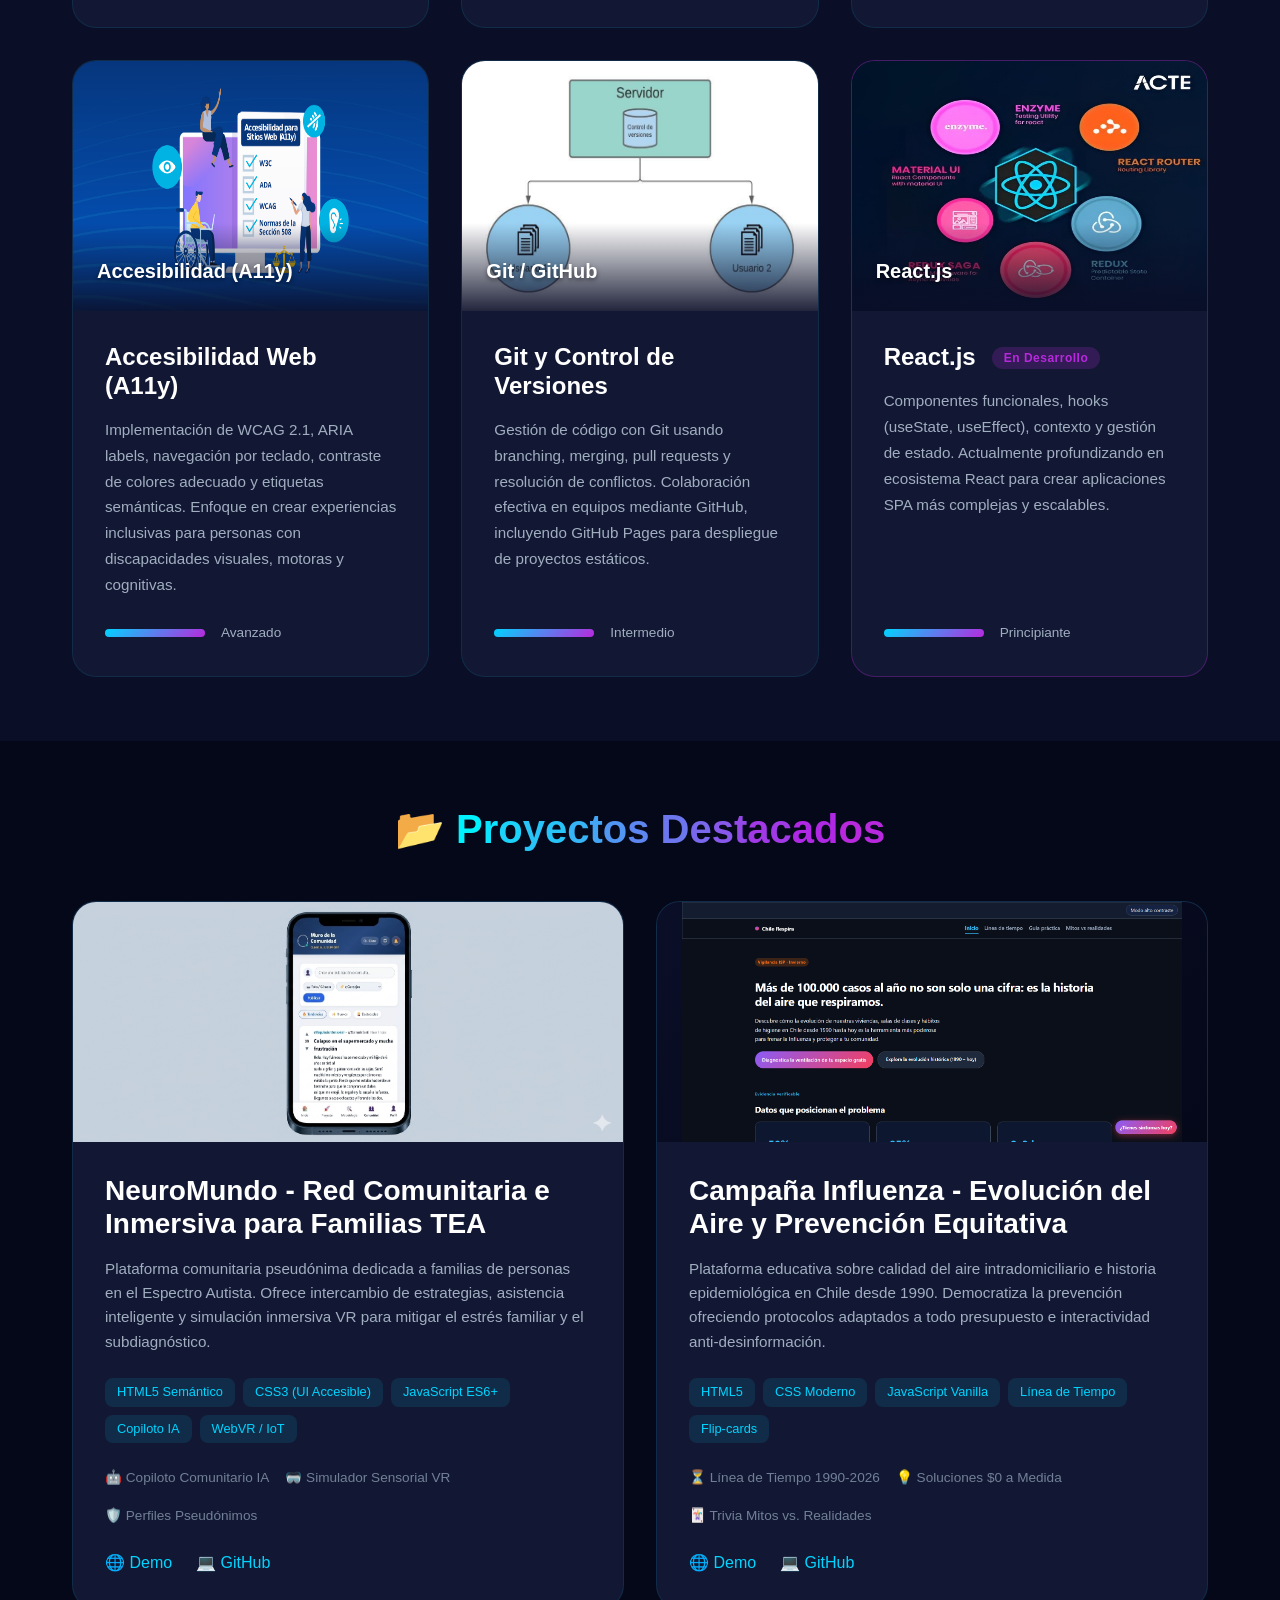
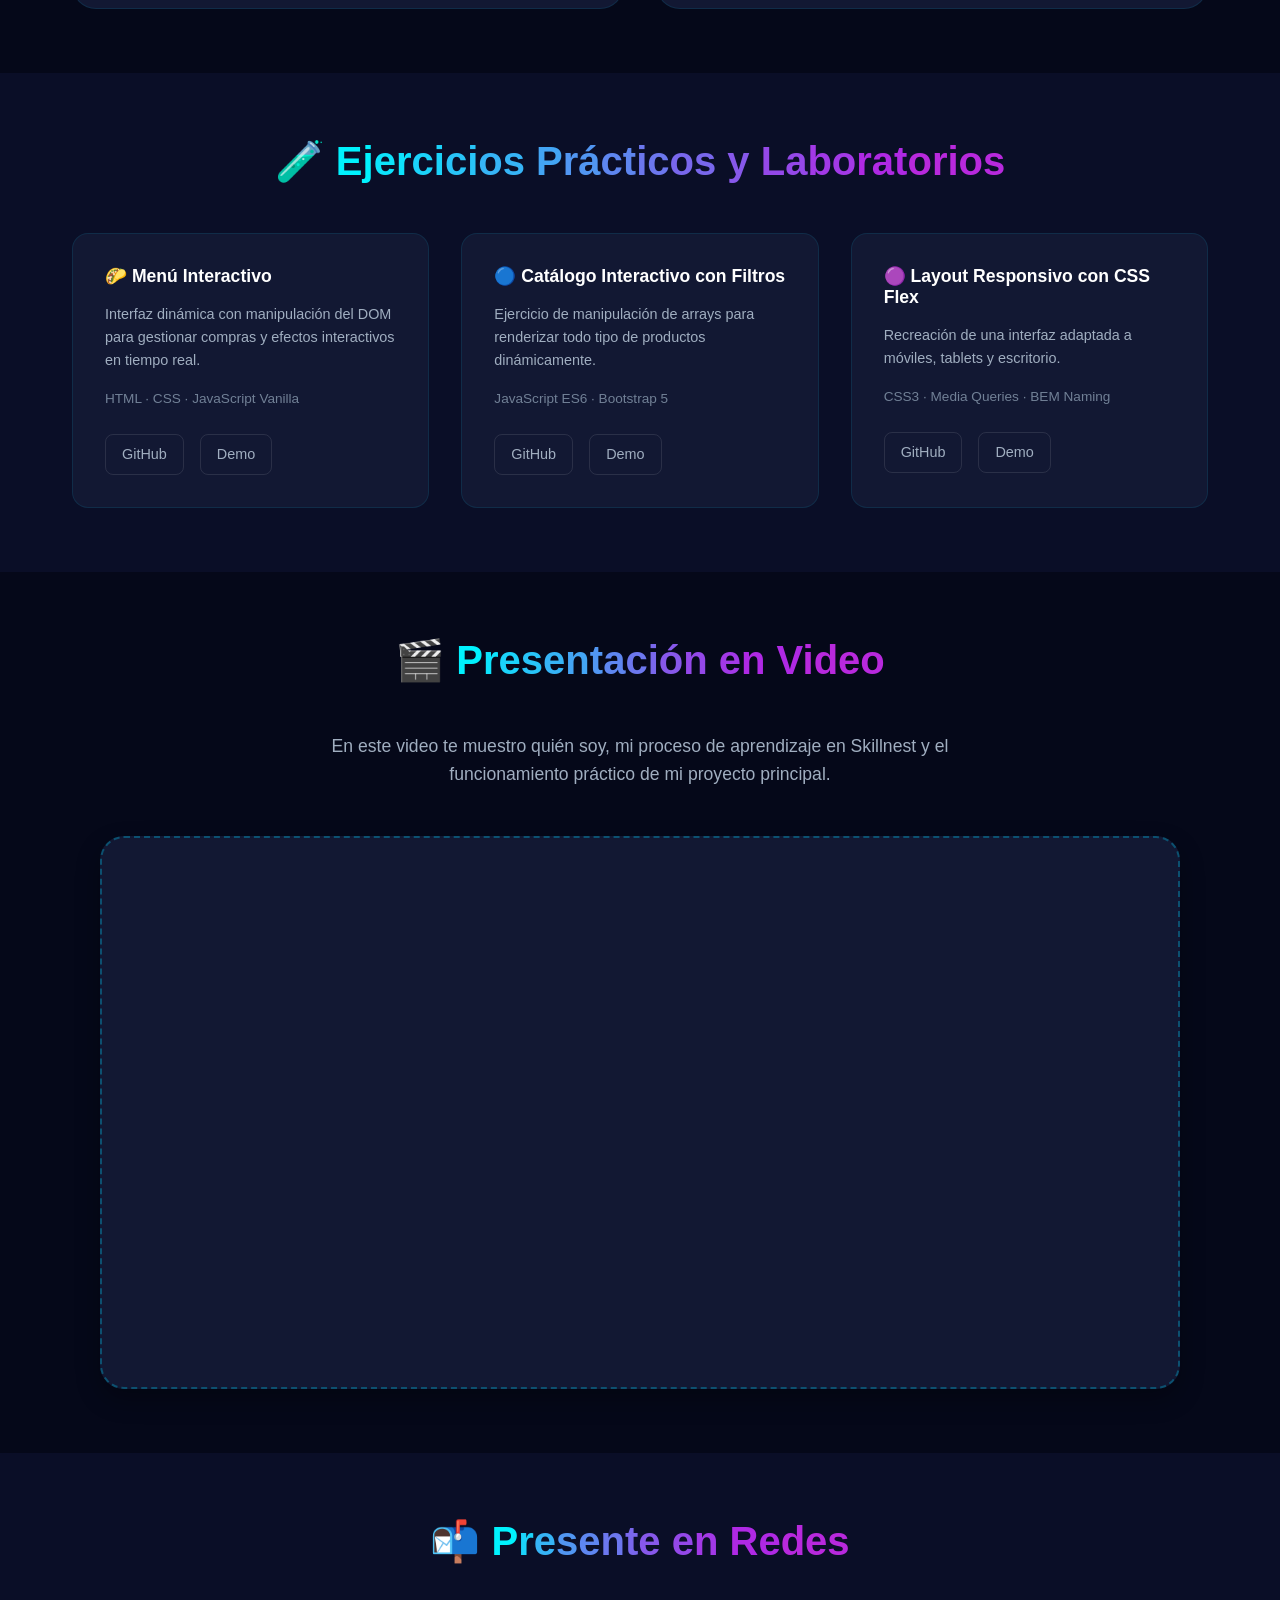
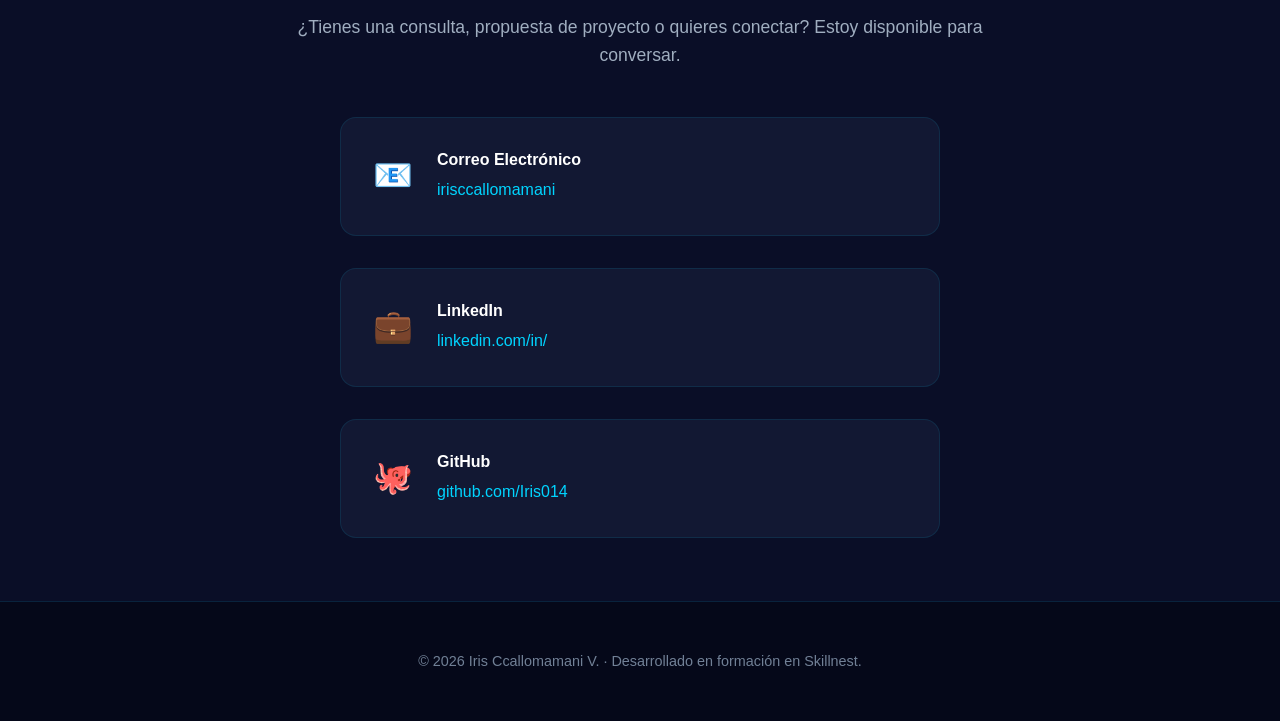
==== commit dc7a383c: "saved" ====
--- a/index.html
+++ b/index.html
@@ -19,11 +19,10 @@
                     <span class="grad-9">C</span><span class="grad-12">V</span>
                 </a>
                 <div class="acciones-menu">
-                    <button id="btn-menu" class="menu-toggler" aria-label="Abrir menú" aria-controls="lista-enl"
-                        aria-expanded="false">
-                        <span class="toggle-line"></span>
-                        <span class="toggle-line"></span>
-                        <span class="toggle-line"></span>
+                    <button id="btn-menu" class="menu-toggler">
+                        <span class="toggle-line line-top"></span>
+                        <span class="toggle-line line-middle"></span>
+                        <span class="toggle-line line-bottom"></span>
                     </button>
                 </div>
                 <div id="lista-enl" class="menu-list">
--- a/static/css/style.css
+++ b/static/css/style.css
@@ -158,11 +158,11 @@
 }
 
 .toggle-line {
-    width: 25px;
+    width: 30px;
     height: 3px;
-    background: var(--primary);
-    border-radius: 2px;
-    transition: 0.3s ease;
+    background-color: var(--primary);
+    border-radius: 3px;
+    transition: transform 0.3s ease, opacity 0.3s ease;
 }
 
 .hero-wrapper {
@@ -753,8 +753,8 @@
 }
 
 .video-wrapper {
-    width: 1100px;
-    height: 600px;
+    width: 95%;
+    height: 90%;
     margin: 0 auto;
     border-radius: 1.5rem;
     overflow: hidden;
@@ -876,6 +876,22 @@
 
     .menu-toggler {
         display: flex;
+        flex-direction: column;
+        justify-content: center;
+        align-items: center;
+        gap: 6px;
+    }
+
+    .menu-toggler.is-active .line-top {
+        transform: translateY(9px) rotate(45deg);
+    }
+
+    .menu-toggler.is-active .line-middle {
+        opacity: 0;
+    }
+
+    .menu-toggler.is-active .line-bottom {
+        transform: translateY(-9px) rotate(-45deg);
     }
 
     .hero-actions {
@@ -931,23 +947,6 @@
 
 .animate-fade-in.is-visible {
     transform: translateY(0);
-}
-
-
-.menu-toggler.is-active .toggle-line {
-    display: none;
-}
-
-.menu-toggler.is-active::before {
-    content: "\2715";
-    font-size: 28px;
-    color: inherit;
-    display: flex;
-    justify-content: center;
-    align-items: center;
-    width: 100%;
-    height: 100%;
-    line-height: 1;
 }
 
 .sensory-toggle {
@@ -1003,7 +1002,6 @@
 
 /* TEMA CLARO */
 body.light-theme {
-    --primary: #00d4ff;
     --primary-dark: #0099cc;
     --primary-light: #0284c7;
     --secondary: #b829dd;
@@ -1016,6 +1014,7 @@
     --bg-card-hover: #ffffff;
 
     --text-primary: #0f172a;
+    --primary: #00d4ff;
     --text-secondary: #334155;
     --text-muted: #64748b;
 
@@ -2000,22 +1999,6 @@
     transform: translateY(0);
 }
 
-body.light-theme .menu-toggler.is-active .toggle-line {
-    display: none;
-}
-
-body.light-theme .menu-toggler.is-active::before {
-    content: "\2715";
-    font-size: 28px;
-    color: inherit;
-    display: flex;
-    justify-content: center;
-    align-items: center;
-    width: 100%;
-    height: 100%;
-    line-height: 1;
-}
-
 body.light-theme .sensory-toggle {
     position: relative;
     width: 42px;
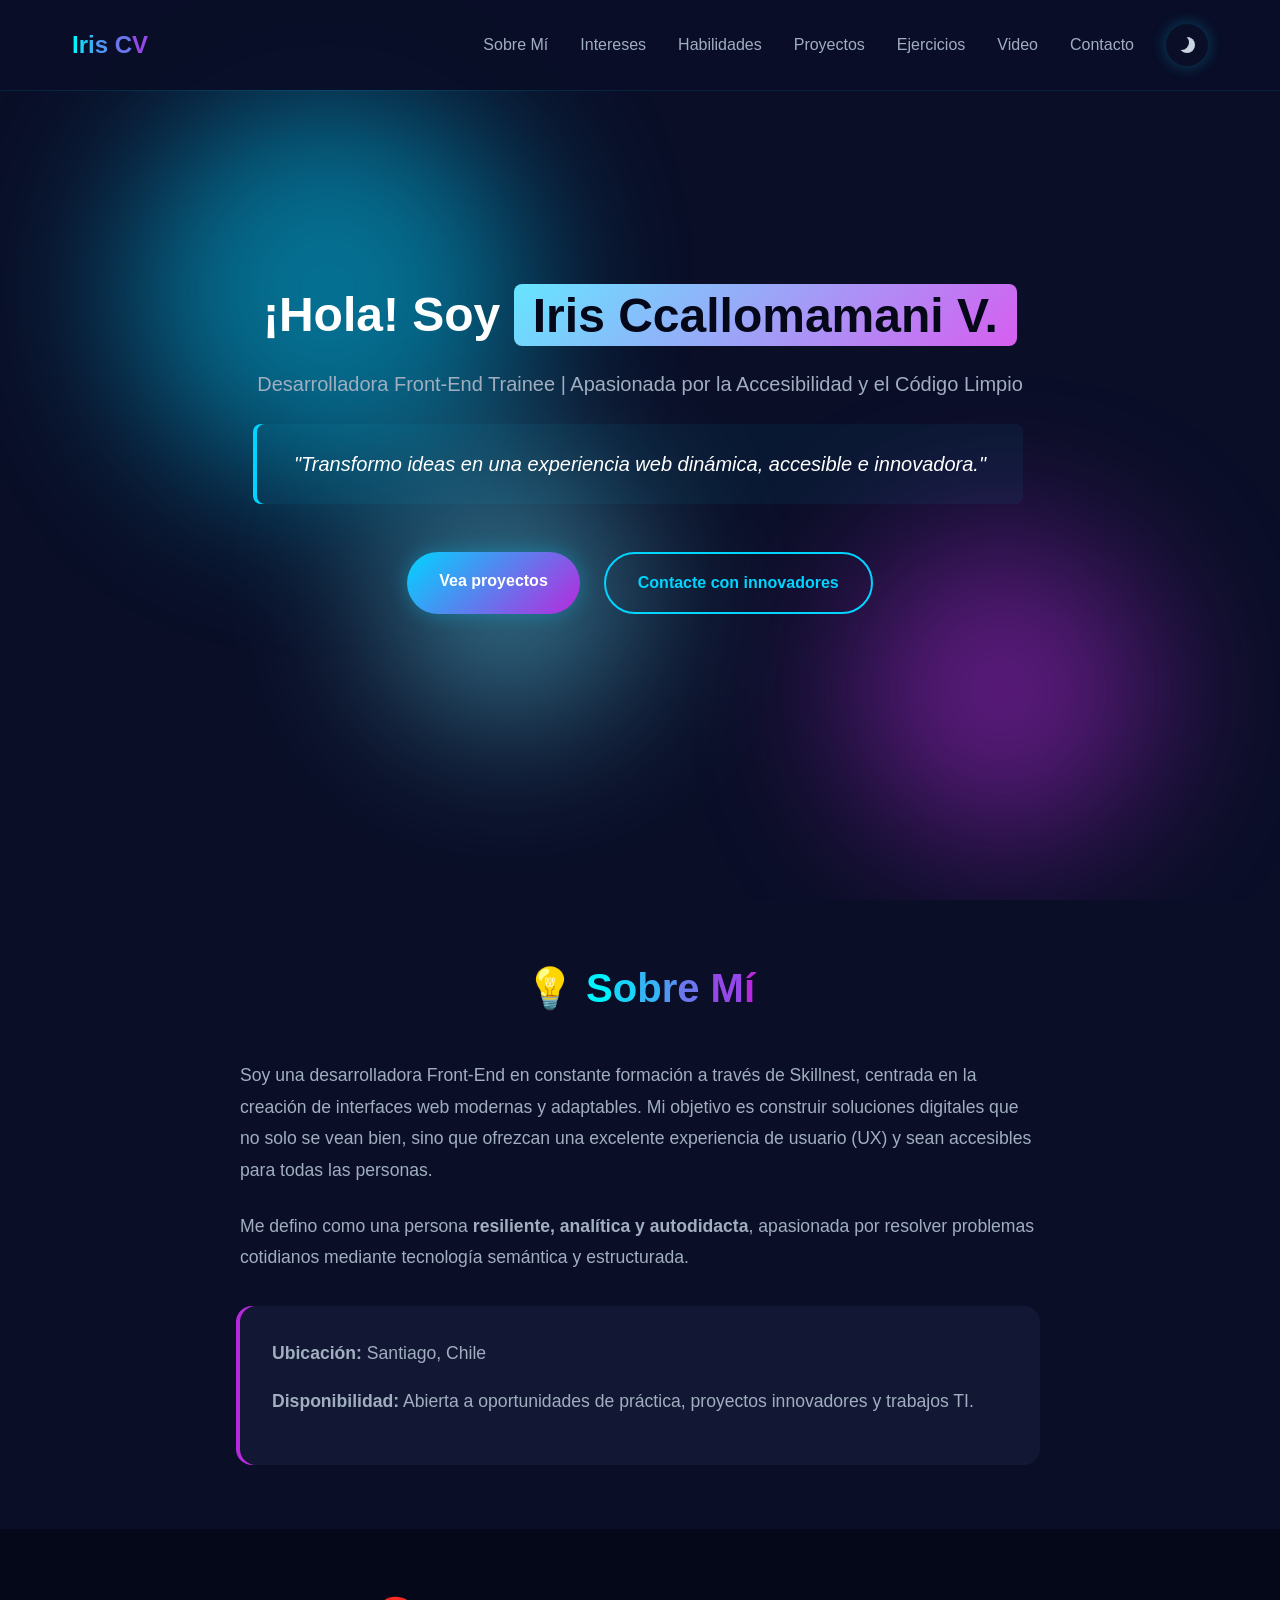
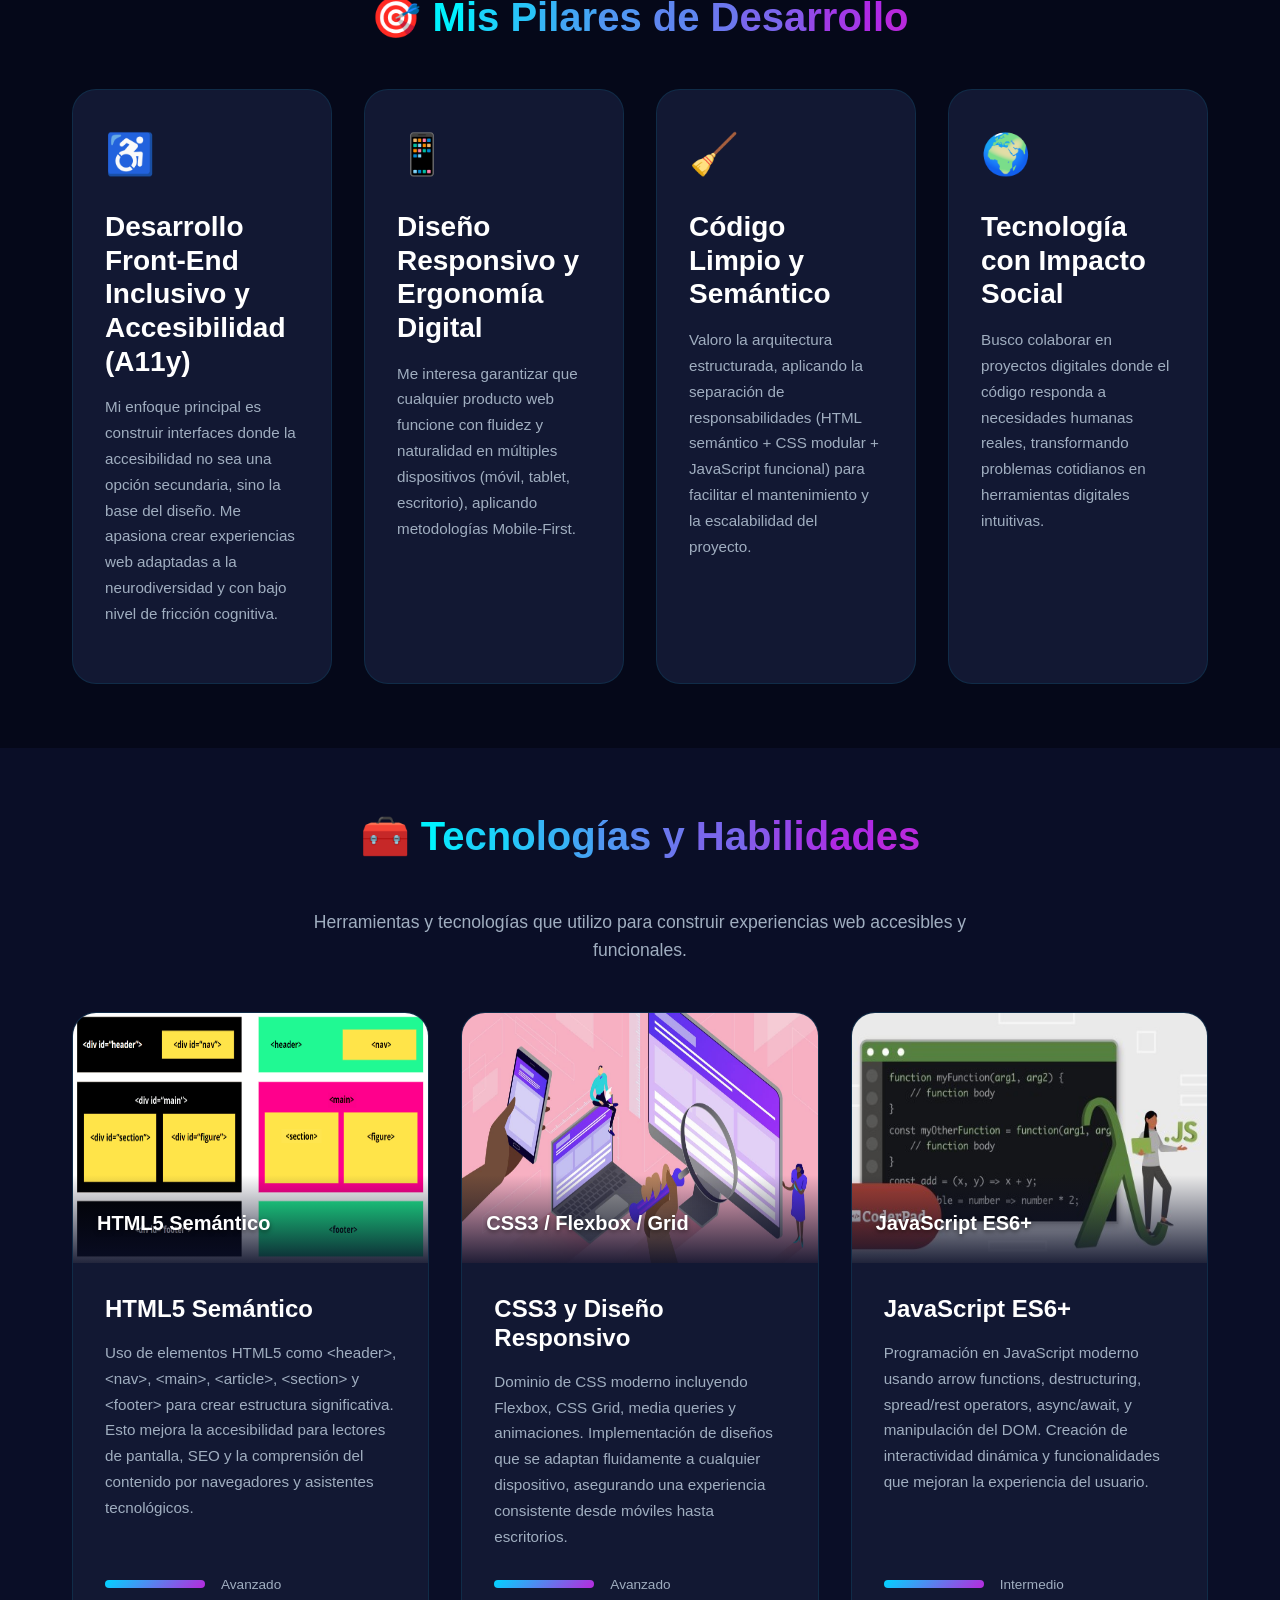
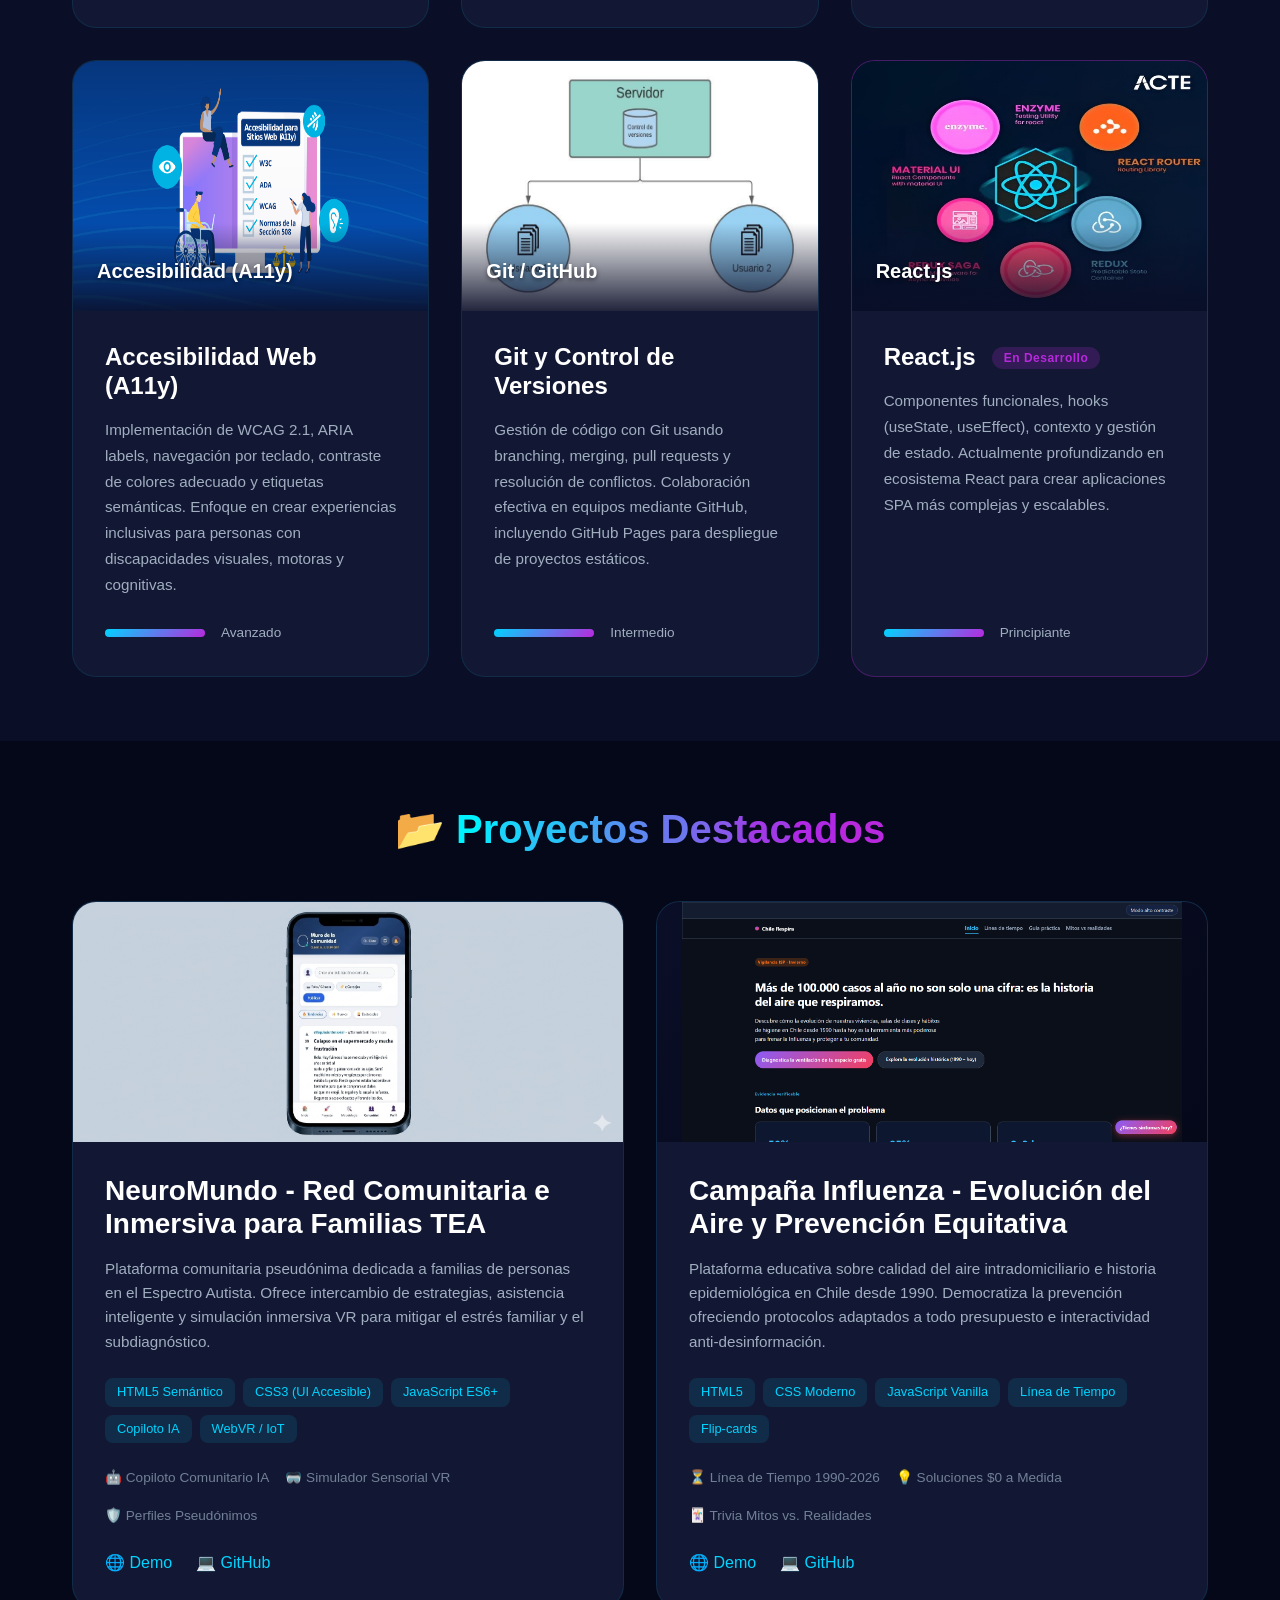
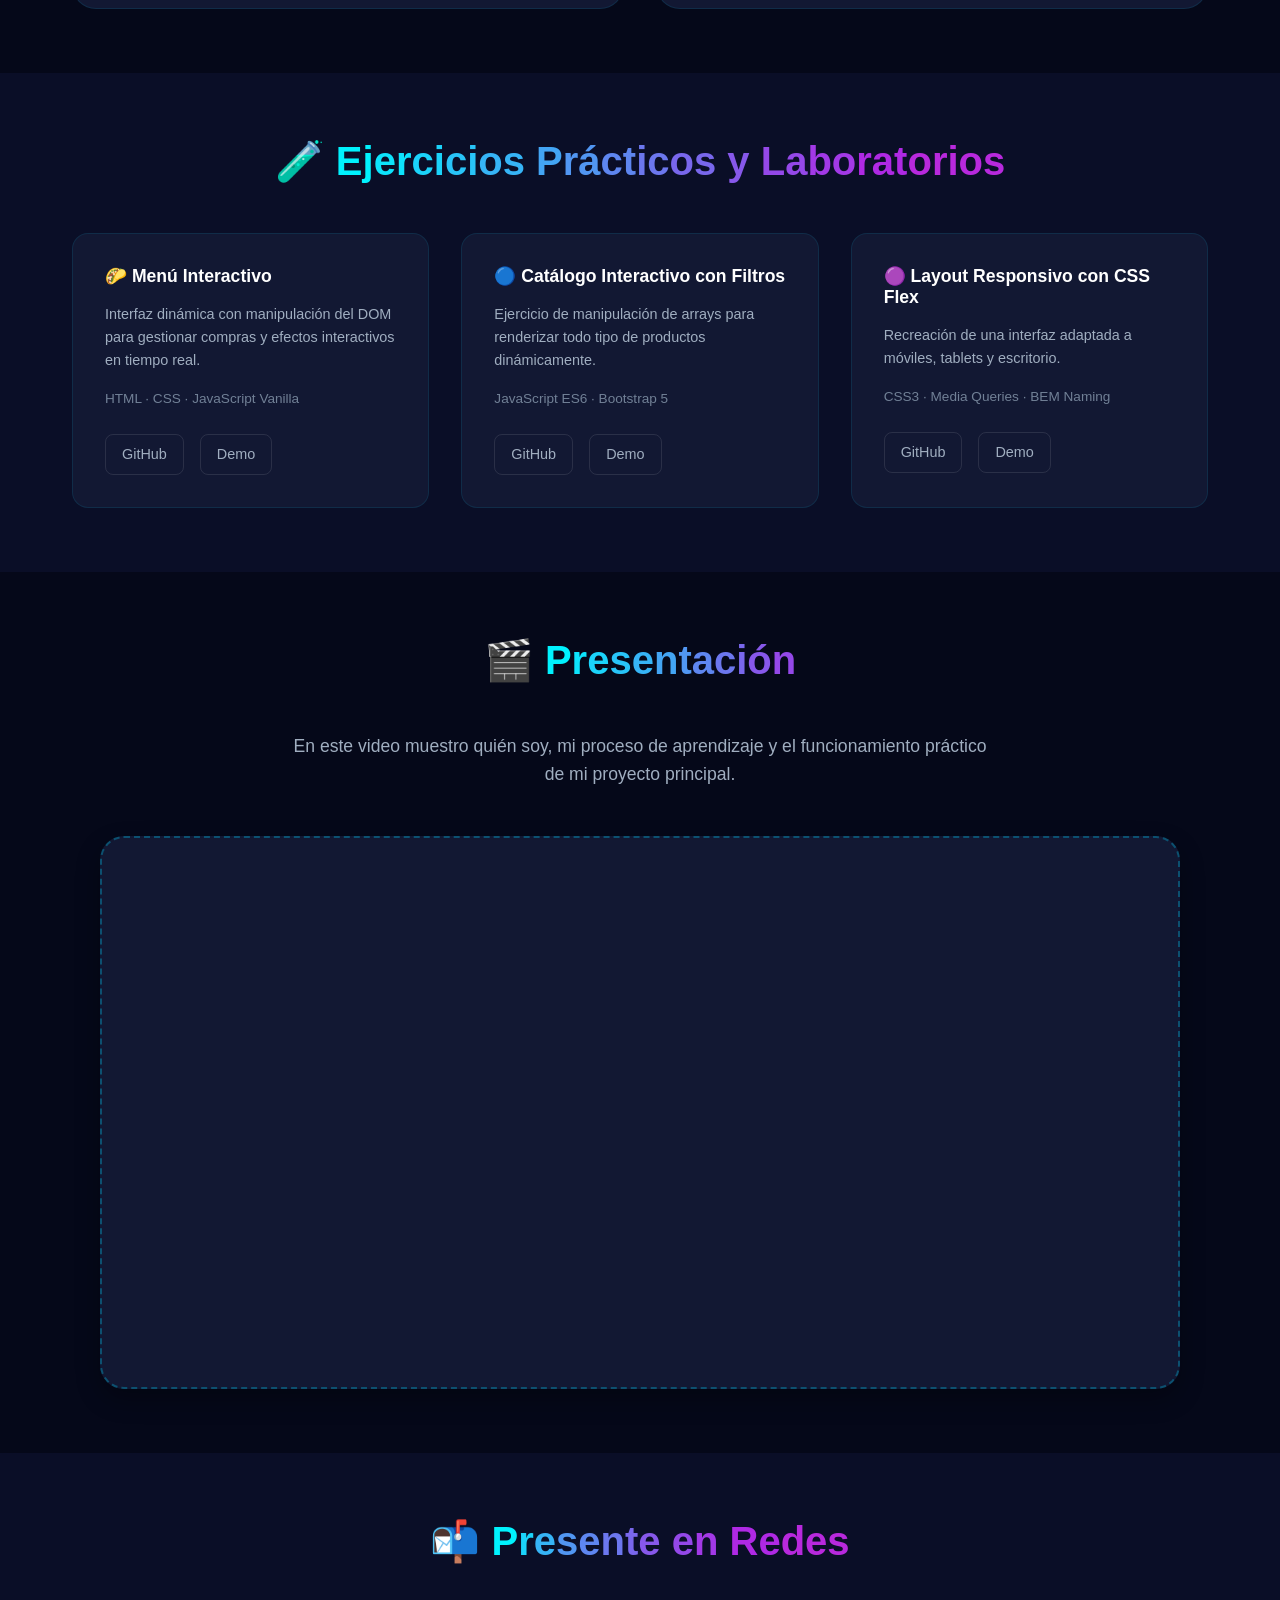
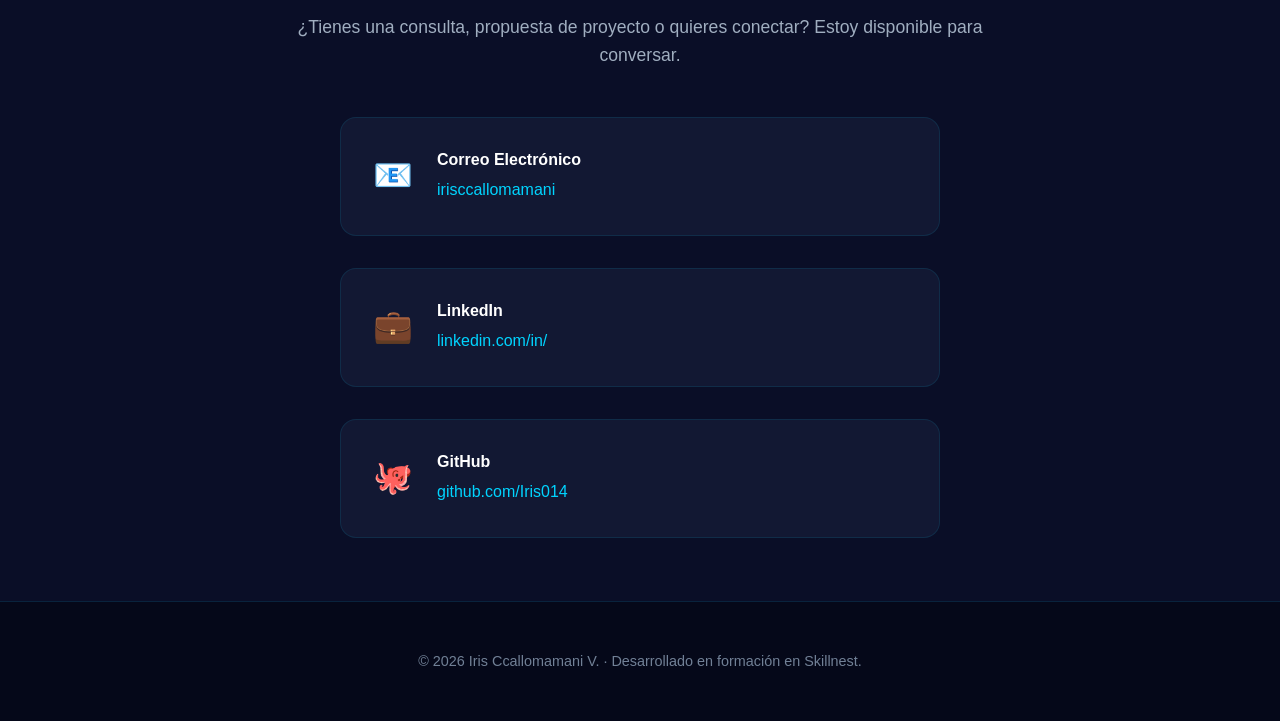
==== commit 1e508d3a: "saved" ====
--- a/index.html
+++ b/index.html
@@ -81,7 +81,7 @@
                             creación de interfaces web modernas y adaptables. Mi objetivo es construir soluciones
                             digitales que no solo se vean bien, sino que ofrezcan una excelente experiencia de usuario
                             (UX) y sean accesibles para todas las personas.</p>
-                        <p>Me defino como una persona <strong>analítica, autodidacta y orientada al detalle</strong>,
+                        <p>Me defino como una persona <strong>resiliente, analítica y autodidacta</strong>,
                             apasionada por resolver problemas cotidianos mediante tecnología semántica y estructurada.
                         </p>
                         <div class="about-meta-box">
@@ -422,11 +422,8 @@
                         class="grad-4">s</span><span class="grad-5">e</span><span class="grad-6">n</span><span
                         class="grad-7">t</span><span class="grad-8">a</span><span class="grad-9">c</span><span
                         class="grad-10">i</span><span class="grad-11">ó</span><span class="grad-12">n</span>
-                    <span class="grad-13">e</span><span class="grad-14">n</span>
-                    <span class="grad-14">V</span><span class="grad-15">i</span><span class="grad-15">d</span><span
-                        class="grad-15">e</span><span class="grad-15">o</span>
-                </h2>
-                <p class="heading-secondary">En este video te muestro quién soy, mi proceso de aprendizaje en Skillnest
+                </h2>
+                <p class="heading-secondary">En este video muestro quién soy, mi proceso de aprendizaje
                     y el funcionamiento práctico de mi proyecto principal.</p>
                 <div class="video-wrapper">
                     <video src="static/videos/prresentación-desarrollo.mp4" autoplay loop muted></video>
--- a/static/css/style.css
+++ b/static/css/style.css
@@ -855,6 +855,1006 @@
     transform: scale(0.95);
 }
 
+.animate-fade-in {
+    transform: translateY(20px);
+    transition: transform 0.6s ease;
+}
+
+.animate-fade-in.is-visible {
+    transform: translateY(0);
+}
+
+.sensory-toggle {
+    position: relative;
+    width: 42px;
+    height: 42px;
+    border-radius: 50%;
+    background: var(--bg-dark);
+    color: var(--text-primary);
+    border: none;
+    cursor: pointer;
+    display: inline-flex;
+    align-items: center;
+    justify-content: center;
+    font-size: 1.2rem;
+    box-shadow: 0 0 15px rgba(0, 212, 255, 0.3);
+    transition: all 0.3s ease;
+}
+
+.sensory-toggle:hover {
+    transform: scale(1.08);
+    box-shadow: 0 0 25px rgba(0, 212, 255, 0.5);
+}
+
+.sensory-toggle:active {
+    transform: scale(0.95);
+}
+
+.theme-icon {
+    position: relative;
+    width: 16px;
+    height: 16px;
+    background: #cbd5e1;
+    border-radius: 50%;
+    transition: background 0.4s ease, box-shadow 0.4s ease;
+    box-shadow:
+        0 -8px 0 -8px var(--primary-light), 0 8px 0 -8px var(--primary-light),
+        -8px 0 0 -8px var(--primary-light), 8px 0 0 -8px var(--primary-light),
+        -6px -6px 0 -8px var(--primary-light), 6px 6px 0 -8px var(--primary-light),
+        -6px 6px 0 -8px var(--primary-light), 6px -6px 0 -8px var(--primary-light);
+}
+
+.moon-mask {
+    position: absolute;
+    top: -2px;
+    left: -5px;
+    width: 15px;
+    height: 15px;
+    background: var(--bg-dark);
+    border-radius: 50%;
+    transition: transform 0.5s cubic-bezier(0.4, 0, 0.2, 1), background 0.3s ease;
+}
+
+/* TEMA CLARO */
+body.light-theme {
+    --primary-dark: #0099cc;
+    --primary-light: #0284c7;
+    --secondary: #b829dd;
+    --secondary-dark: #8b1fa8;
+    --secondary-light: #9333ea;
+
+    --bg-dark: #f8fafc;
+    --bg-darker: #f1f5f9;
+    --bg-card: #ffffff;
+    --bg-card-hover: #ffffff;
+
+    --text-primary: #0f172a;
+    --primary: #00d4ff;
+    --text-secondary: #334155;
+    --text-muted: #64748b;
+
+    --gradient-primary: linear-gradient(135deg, #00b4d8 0%, #b829dd 100%);
+    --gradient-text: linear-gradient(135deg, #0284c7 0%, #9333ea 100%);
+    --gradient-bg: linear-gradient(135deg, #f8fafc 0%, #e2e8f0 100%);
+}
+
+/* Ajuste de sombras y bordes de tarjetas en tema claro */
+body.light-theme .interest-item-card,
+body.light-theme .skill-prominent-card,
+body.light-theme .project-item-card,
+body.light-theme .mini-project-item-card,
+body.light-theme .contact-card,
+body.light-theme .about-meta-box,
+body.light-theme .video-wrapper {
+    background: var(--bg-card);
+    border: 1px solid rgba(15, 23, 42, 0.08);
+    box-shadow: 0 4px 20px rgba(0, 0, 0, 0.04);
+}
+
+body.light-theme .interest-item-card:hover,
+body.light-theme .skill-prominent-card:hover,
+body.light-theme .project-item-card:hover,
+body.light-theme .contact-card:hover {
+    box-shadow: 0 10px 25px rgba(0, 212, 255, 0.15);
+    border-color: var(--primary);
+}
+
+/* Enlaces e íconos en el tema claro */
+body.light-theme .menu-item-link {
+    color: var(--text-secondary);
+}
+
+body.light-theme .menu-item-link:hover {
+    color: var(--text-primary);
+}
+
+body.light-theme .site-logo {
+    color: var(--text-primary);
+}
+
+body.light-theme .ui-btn-secondary {
+    color: var(--text-primary);
+    border-color: var(--primary-dark);
+}
+
+body.light-theme .ui-btn-secondary:hover {
+    background: rgba(0, 212, 255, 0.1);
+    color: var(--primary-dark);
+}
+
+body.light-theme h1 {
+    font-size: 3rem;
+}
+
+body.light-theme h2 {
+    font-size: 2.5rem;
+}
+
+body.light-theme h3 {
+    font-size: 1.75rem;
+}
+
+body.light-theme p {
+    color: var(--text-secondary);
+    margin-bottom: 1.5rem;
+}
+
+body.light-theme a {
+    color: var(--primary);
+    text-decoration: none;
+    transition: color 0.2s ease;
+}
+
+body.light-theme a:hover {
+    color: var(--primary-light);
+}
+
+body.light-theme .layout-container {
+    max-width: 1200px;
+    margin: 0 auto;
+    padding: 0 2rem;
+}
+
+body.light-theme .site-section {
+    padding: 4rem 0;
+}
+
+body.light-theme .section-themed-dark {
+    background: var(--bg-darker);
+}
+
+body.light-theme .heading-primary {
+    text-align: center;
+    margin-bottom: 3rem;
+    color: var(--primary-light);
+}
+
+body.light-theme .heading-secondary {
+    text-align: center;
+    max-width: 700px;
+    margin: 0 auto 3rem;
+    font-size: 1.1rem;
+}
+
+body.light-theme header {
+    background: rgba(255, 255, 255, 0.82);
+    /* Tema claro */
+    box-shadow: 0 1px 0 rgba(0, 0, 0, 0.06);
+}
+
+body.light-theme .site-navbar {
+    padding: 1.5rem 0;
+}
+
+body.light-theme .navbar-wrapper {
+    max-width: 1200px;
+    margin: 0 auto;
+    padding: 0 2rem;
+    display: flex;
+    justify-content: space-between;
+    align-items: center;
+}
+
+body.light-theme .site-logo {
+    font-family: -apple-system, BlinkMacSystemFont, 'Segoe UI', Roboto, Oxygen, Ubuntu, Cantarell, sans-serif;
+    font-size: 1.5rem;
+    font-weight: 700;
+    color: var(--primary-light);
+}
+
+body.light-theme .menu-list {
+    display: flex;
+    gap: 2rem;
+}
+
+body.light-theme .menu-item-link {
+    color: var(--text-secondary);
+    font-weight: 500;
+    position: relative;
+    padding: 0.5rem 0;
+    background-image: var(--gradient-primary);
+    background-repeat: no-repeat;
+    background-position: bottom left;
+    background-size: 0% 2px;
+    transition: background-size 0.3s ease, color 0.3s ease;
+}
+
+body.light-theme .menu-item-link:hover {
+    color: var(--text-primary);
+    background-size: 100% 2px;
+}
+
+body.light-theme .menu-toggler {
+    display: none;
+    flex-direction: column;
+    gap: 4px;
+    background: none;
+    border: none;
+    cursor: pointer;
+    padding: 0.5rem;
+}
+
+body.light-theme .sensory-toggle {
+    position: relative;
+    width: 42px;
+    height: 42px;
+    border-radius: 50%;
+    border: 1px solid var(--text-secondary);
+    background-color: var(--bg-card);
+    cursor: pointer;
+    display: inline-flex;
+    align-items: center;
+    justify-content: center;
+    font-size: 1.2rem;
+    transition: all 0.3s ease;
+}
+
+body.light-theme .sensory-toggle:hover {
+    transform: scale(1.08);
+    box-shadow: 0 4px 12px rgba(0, 0, 0, 0.12);
+}
+
+body.light-theme .sensory-toggle:active {
+    transform: scale(0.95);
+}
+
+body.light-theme .theme-icon {
+    background: var(--text-primary);
+    box-shadow:
+        0 -6px 0 -6px var(--primary), 0 6px 0 -6px var(--primary),
+        -6px 0 0 -6px var(--primary), 6px 0 0 -6px var(--primary),
+        -4px -4px 0 -6px var(--primary), 4px 4px 0 -6px var(--primary),
+        -4px 4px 0 -6px var(--primary), 4px -4px 0 -6px var(--primary);
+}
+
+body.light-theme .moon-mask {
+    transform: translateX(-20px) scale(0);
+    background: var(--bg-card);
+}
+
+body.light-theme .toggle-line {
+    width: 25px;
+    height: 3px;
+    background: var(--primary);
+    border-radius: 2px;
+    transition: 0.3s ease;
+}
+
+body.light-theme .hero-wrapper {
+    min-height: 100vh;
+    display: flex;
+    align-items: center;
+    justify-content: center;
+    position: relative;
+    padding: 4rem 0;
+    overflow: hidden;
+
+    position: relative;
+    background-image: linear-gradient(135deg,
+            rgba(248, 250, 252, 0.88) 0%,
+            rgba(241, 245, 249, 0.658) 100%), url('../images/tecnologia-digital-800x480.jpg');
+    background-size: cover;
+    background-position: center;
+    background-repeat: no-repeat;
+    background-attachment: fixed;
+}
+
+body.light-theme .hero-bg-layer {
+    opacity: 0.7;
+}
+
+body.light-theme .hero-inner {
+    text-align: center;
+    z-index: 10;
+    max-width: 1000px;
+    padding: 0 2rem;
+}
+
+body.light-theme .hero-main-title {
+    margin-bottom: 1.5rem;
+}
+
+body.light-theme .text-gradient-effect {
+    background: var(--gradient-text);
+    color: var(--bg-darker);
+    padding: 0.1em 0.4em;
+    border-radius: 0.5rem;
+}
+
+body.light-theme .max-width {
+    max-width: 800px;
+}
+
+body.light-theme .hero-subheading {
+    font-size: 1.25rem;
+    color: var(--text-secondary);
+    margin-bottom: 1.5rem;
+}
+
+body.light-theme .hero-quote-box {
+    font-size: 1.25rem;
+    font-style: italic;
+    color: var(--text-primary);
+    margin-bottom: 3rem;
+    padding: 1.5rem;
+    box-shadow: -4px 0 0 var(--primary);
+    background: rgba(0, 212, 255, 0.05);
+    border-radius: 0.5rem;
+}
+
+body.light-theme .hero-actions {
+    display: flex;
+    gap: 1.5rem;
+    justify-content: center;
+    flex-wrap: wrap;
+}
+
+body.light-theme .grad-1 {
+    color: #00F2FE;
+}
+
+body.light-theme .grad-2 {
+    color: #0DE3FC;
+}
+
+body.light-theme .grad-3 {
+    color: #1BD3FA;
+}
+
+body.light-theme .grad-4 {
+    color: #28C4F8;
+}
+
+body.light-theme .grad-5 {
+    color: #36B4F6;
+}
+
+body.light-theme .grad-6 {
+    color: #43A5F4;
+}
+
+body.light-theme .grad-7 {
+    color: #5196F2;
+}
+
+body.light-theme .grad-8 {
+    color: #5E86F0;
+}
+
+body.light-theme .grad-9 {
+    color: #6C77EE;
+}
+
+body.light-theme .grad-10 {
+    color: #7967EC;
+}
+
+body.light-theme .grad-11 {
+    color: #8758EA;
+}
+
+body.light-theme .grad-12 {
+    color: #9448E8;
+}
+
+body.light-theme .grad-13 {
+    color: #A239E6;
+}
+
+body.light-theme .grad-14 {
+    color: #AF29E4;
+}
+
+body.light-theme .grad-15 {
+    color: #B829DD;
+}
+
+
+body.light-theme .bg-blob {
+    position: absolute;
+    border-radius: 50%;
+    filter: blur(80px);
+    opacity: 0.5;
+}
+
+body.light-theme .blob-alpha {
+    width: 400px;
+    height: 400px;
+    background: var(--primary);
+    top: 10%;
+    left: 10%;
+}
+
+body.light-theme .blob-beta {
+    width: 300px;
+    height: 300px;
+    background: var(--secondary);
+    top: 60%;
+    right: 10%;
+}
+
+body.light-theme .blob-gamma {
+    width: 250px;
+    height: 250px;
+    background: var(--primary-light);
+    bottom: 20%;
+    left: 30%;
+}
+
+body.light-theme .ui-btn {
+    display: inline-block;
+    padding: 1rem 2rem;
+    border-radius: 50px;
+    font-weight: 600;
+    font-size: 1rem;
+    cursor: pointer;
+    transition: all 0.3s ease;
+    border: none;
+    text-align: center;
+}
+
+body.light-theme .ui-btn-primary {
+    background: var(--gradient-primary);
+    color: var(--text-primary);
+    box-shadow: 0 0 20px rgba(0, 212, 255, 0.3);
+}
+
+body.light-theme .ui-btn-primary:hover {
+    transform: translateY(-2px);
+    box-shadow: 0 0 30px rgba(0, 212, 255, 0.5);
+}
+
+body.light-theme .ui-btn-secondary {
+    background: rgba(0, 0, 0, 0);
+    color: var(--primary);
+    border: 2px solid var(--primary);
+}
+
+body.light-theme .ui-btn-secondary:hover {
+    background: rgba(0, 212, 255, 0.1);
+    transform: translateY(-2px);
+}
+
+body.light-theme .ui-btn-link {
+    color: var(--primary);
+    font-weight: 500;
+    display: inline-block;
+}
+
+body.light-theme .ui-btn-link:hover {
+    color: var(--primary-light);
+}
+
+body.light-theme .ui-btn-link-sm {
+    color: var(--text-secondary);
+    font-size: 0.9rem;
+    padding: 0.5rem 1rem;
+    border: 1px solid rgba(255, 255, 255, 0.1);
+    border-radius: 0.5rem;
+    transition: all 0.2s ease;
+}
+
+body.light-theme .ui-btn-link-sm:hover {
+    background: rgba(0, 212, 255, 0.1);
+    color: var(--primary);
+    border: 1px solid var(--primary);
+}
+
+body.light-theme .about-wrapper {
+    max-width: 800px;
+    margin: 0 auto;
+}
+
+body.light-theme .about-description p {
+    font-size: 1.1rem;
+    line-height: 1.8;
+}
+
+body.light-theme .about-meta-box {
+    margin-top: 2rem;
+    padding: 2rem;
+    background: var(--bg-card);
+    border-radius: 1rem;
+    box-shadow: -4px 0 0 var(--secondary);
+}
+
+body.light-theme .about-meta-box p {
+    margin-bottom: 1rem;
+}
+
+body.light-theme .interest-item-card {
+    background: var(--bg-card);
+    padding: 2rem;
+    border-radius: 1.5rem;
+    border: 1px solid rgba(0, 212, 255, 0.1);
+    transition: all 0.3s ease;
+}
+
+body.light-theme .interest-item-card:hover {
+    transform: translateY(-5px);
+    border: 1px solid var(--primary);
+    box-shadow: 0 0 20px rgba(0, 212, 255, 0.3);
+}
+
+body.light-theme .interest-card-icon {
+    font-size: 2.5rem;
+    margin-bottom: 1.5rem;
+}
+
+body.light-theme .interest-item-card h3 {
+    margin-bottom: 1rem;
+    color: var(--text-primary);
+}
+
+body.light-theme .interest-item-card p {
+    font-size: 0.95rem;
+    line-height: 1.7;
+}
+
+body.light-theme .skill-item-card {
+    background: var(--bg-card);
+    padding: 2rem;
+    border-radius: 1.5rem;
+    border: 1px solid rgba(0, 212, 255, 0.1);
+    transition: all 0.3s ease;
+}
+
+body.light-theme .skill-item-card:hover {
+    transform: translateY(-5px);
+    box-shadow: 0 4px 6px rgba(0, 0, 0, 0.2);
+}
+
+body.light-theme .skill-item-card-progress {
+    border: 2px solid var(--secondary);
+    box-shadow: -4px 0 0 var(--secondary);
+}
+
+body.light-theme .skill-item-title {
+    margin-bottom: 1.5rem;
+    color: var(--text-primary);
+}
+
+body.light-theme .skill-prominent-card {
+    background: var(--bg-card);
+    border-radius: 1.5rem;
+    overflow: hidden;
+    border: 1px solid rgba(0, 212, 255, 0.1);
+    transition: all 0.3s ease;
+    display: flex;
+    flex-direction: column;
+}
+
+body.light-theme .skill-prominent-card:hover {
+    transform: translateY(-10px);
+    box-shadow: 0 10px 25px rgba(0, 0, 0, 0.3);
+    border: 1px solid var(--primary);
+}
+
+body.light-theme .skill-media-wrapper {
+    height: 250px;
+    background: var(--gradient-bg);
+    position: relative;
+    overflow: hidden;
+    display: flex;
+    align-items: center;
+    justify-content: center;
+}
+
+body.light-theme .skill-media-image {
+    width: 100%;
+    height: 100%;
+    transition: transform 0.5s ease;
+}
+
+body.light-theme .skill-prominent-card:hover .skill-media-image {
+    transform: scale(1.05);
+}
+
+body.light-theme .skill-media-overlay {
+    position: absolute;
+    bottom: 0;
+    left: 0;
+    right: 0;
+    background: linear-gradient(rgba(10, 14, 39, 0), rgba(10, 14, 39, 0.9));
+    padding: 2rem 1.5rem 1.5rem;
+    z-index: 2;
+}
+
+body.light-theme .skill-media-label {
+    color: var(--text-muted);
+    font-size: 1.25rem;
+    font-weight: 700;
+    text-shadow: 0 2px 4px rgba(0, 0, 0, 0.5);
+}
+
+body.light-theme .skill-details {
+    padding: 2rem;
+    flex: 1;
+    display: flex;
+    flex-direction: column;
+}
+
+body.light-theme .skill-details h3 {
+    margin-bottom: 1rem;
+    color: var(--text-primary);
+    font-size: 1.5rem;
+    display: flex;
+    align-items: center;
+    gap: 1rem;
+}
+
+body.light-theme .skill-details p {
+    font-size: 0.95rem;
+    line-height: 1.7;
+    margin-bottom: 1.5rem;
+    flex: 1;
+}
+
+body.light-theme .skill-level {
+    display: flex;
+    align-items: center;
+    gap: 1rem;
+    margin-top: auto;
+}
+
+body.light-theme .skill-level-indicator {
+    height: 8px;
+    background: var(--gradient-primary);
+    border-radius: 4px;
+    min-width: 100px;
+    max-width: 200px;
+    position: relative;
+    overflow: hidden;
+}
+
+body.light-theme .skill-level-text {
+    font-size: 0.85rem;
+    color: var(--text-secondary);
+    font-weight: 500;
+}
+
+body.light-theme .dev-badge {
+    background: rgba(184, 41, 221, 0.2);
+    color: var(--secondary);
+    padding: 0.25rem 0.75rem;
+    border-radius: 50px;
+    font-size: 0.75rem;
+    font-weight: 600;
+    letter-spacing: 0.5px;
+}
+
+body.light-theme .skill-in-development {
+    border: 1px solid rgba(184, 41, 221, 0.3);
+}
+
+body.light-theme .skill-in-development:hover {
+    border: 1px solid var(--secondary);
+    box-shadow: 0 10px 25px rgba(184, 41, 221, 0.3);
+}
+
+body.light-theme .badge-group {
+    display: flex;
+    flex-wrap: wrap;
+    gap: 1rem;
+}
+
+body.light-theme .grid-intereses,
+.grid-habilidadesbody.light-theme,
+.grid-proyectosbody.light-theme,
+.grid-ejerciciobody.light-theme s {
+    display: flex;
+    flex-wrap: wrap;
+    justify-content: center;
+    gap: 2rem;
+}
+
+body.light-theme .grid-intereses .interest-item-card {
+    flex: 1 1 250px;
+    max-width: 100%;
+}
+
+body.light-theme .grid-habilidades .skill-prominent-card {
+    flex: 1 1 350px;
+    max-width: 100%;
+}
+
+body.light-theme .grid-proyectos .project-item-card {
+    flex: 1 1 320px;
+    max-width: 100%;
+}
+
+body.light-theme .grid-ejercicios .mini-project-item-card {
+    flex: 1 1 280px;
+    max-width: 100%;
+}
+
+body.light-theme .ui-badge {
+    padding: 0.5rem 1.5rem;
+    border-radius: 50px;
+    font-size: 0.85rem;
+    font-weight: 500;
+    border: 1px solid;
+}
+
+body.light-theme .ui-badge-primary {
+    background: rgba(0, 212, 255, 0.1);
+    color: var(--primary);
+    border: 1px solid var(--primary);
+}
+
+body.light-theme .ui-badge-secondary {
+    background: rgba(184, 41, 221, 0.1);
+    color: var(--secondary);
+    border: 1px solid var(--secondary);
+}
+
+body.light-theme .ui-badge-success {
+    background: rgba(72, 187, 120, 0.1);
+    color: #48bb78;
+    border: 1px solid #48bb78;
+}
+
+body.light-theme .project-item-card {
+    background: var(--bg-card);
+    border-radius: 1.5rem;
+    overflow: hidden;
+    border: 1px solid rgba(0, 212, 255, 0.1);
+    transition: all 0.3s ease;
+}
+
+body.light-theme .project-item-card:hover {
+    transform: translateY(-10px);
+    box-shadow: 0 10px 25px rgba(0, 0, 0, 0.3);
+    border: 1px solid var(--primary);
+}
+
+body.light-theme .project-media-wrapper {
+    height: 240px;
+    background: var(--gradient-bg);
+    display: flex;
+    justify-content: center;
+    position: relative;
+    overflow: hidden;
+}
+
+body.light-theme .img-neuromundo {
+    display: flex;
+    align-items: baseline;
+    width: 600px;
+}
+
+body.light-theme .img-influenza {
+    width: 500px;
+}
+
+body.light-theme .project-media-label {
+    font-size: 1.5rem;
+    font-weight: 700;
+    color: rgba(255, 255, 255, 0.8);
+}
+
+body.light-theme .project-details {
+    padding: 2rem;
+}
+
+body.light-theme .project-details h3 {
+    margin-bottom: 1rem;
+    color: var(--text-primary);
+}
+
+body.light-theme .project-details p {
+    font-size: 0.95rem;
+    margin-bottom: 1.5rem;
+}
+
+body.light-theme .project-tags-list {
+    display: flex;
+    flex-wrap: wrap;
+    gap: 0.5rem;
+    margin-bottom: 1.5rem;
+}
+
+body.light-theme .tag-item {
+    background: rgba(0, 212, 255, 0.1);
+    color: var(--primary);
+    padding: 0.25rem 0.75rem;
+    border-radius: 0.5rem;
+    font-size: 0.8rem;
+    font-weight: 500;
+}
+
+body.light-theme .project-highlights {
+    display: flex;
+    flex-wrap: wrap;
+    gap: 1rem;
+    margin-bottom: 1.5rem;
+    font-size: 0.85rem;
+    color: var(--text-muted);
+}
+
+body.light-theme .project-actions {
+    display: flex;
+    gap: 1.5rem;
+}
+
+body.light-theme .mini-project-item-card {
+    background: var(--bg-card);
+    padding: 2rem;
+    border-radius: 1rem;
+    border: 1px solid rgba(0, 212, 255, 0.1);
+    transition: all 0.3s ease;
+}
+
+body.light-theme .mini-project-item-card:hover {
+    transform: translateY(-3px);
+    border: 1px solid var(--secondary);
+}
+
+body.light-theme .mini-project-item-card h3 {
+    margin-bottom: 1rem;
+    color: var(--text-primary);
+    font-size: 1.1rem;
+}
+
+body.light-theme .mini-project-item-card p {
+    font-size: 0.9rem;
+    margin-bottom: 1rem;
+}
+
+body.light-theme .mini-project-tags {
+    font-size: 0.85rem;
+    color: var(--text-muted);
+    margin-bottom: 1.5rem;
+}
+
+body.light-theme .mini-project-actions {
+    display: flex;
+    gap: 1rem;
+}
+
+body.light-theme .video-wrapper {
+    width: 95%;
+    height: 90%;
+    margin: 0 auto;
+    border-radius: 1.5rem;
+    overflow: hidden;
+    box-shadow: 0 10px 25px rgba(0, 0, 0, 0.3);
+    background: var(--bg-card);
+    display: flex;
+    flex-direction: column;
+    align-items: center;
+    justify-content: center;
+    border: 2px dashed rgba(0, 212, 255, 0.3);
+    padding: 10px 9px;
+}
+
+body.light-theme .video-wrapper video {
+    width: 100%;
+    height: auto;
+}
+
+body.light-theme .contact-wrapper {
+    max-width: 600px;
+    margin: 0 auto;
+}
+
+body.light-theme .contact-list {
+    display: flex;
+    flex-direction: column;
+    gap: 2rem;
+}
+
+body.light-theme .contact-card {
+    display: flex;
+    align-items: flex-start;
+    gap: 1.5rem;
+    padding: 2rem;
+    background: var(--bg-card);
+    border-radius: 1rem;
+    border: 1px solid rgba(0, 212, 255, 0.1);
+    transition: all 0.3s ease;
+}
+
+body.light-theme .contact-card:hover {
+    border: 1px solid var(--primary);
+    transform: translateX(5px);
+}
+
+body.light-theme .contact-card-icon {
+    font-size: 2rem;
+}
+
+body.light-theme .contact-card h3 {
+    margin-bottom: 0.5rem;
+    color: var(--text-primary);
+    font-size: 1rem;
+}
+
+body.light-theme .contact-card a {
+    color: var(--primary);
+}
+
+body.light-theme #contacto {
+    position: relative;
+    background-image: linear-gradient(135deg,
+            rgba(248, 250, 252, 0.88) 0%,
+            rgba(241, 245, 249, 0.658) 100%), url('../images/singapur-city.jpg');
+    background-size: cover;
+    background-position: center;
+    background-repeat: no-repeat;
+    background-attachment: fixed;
+}
+
+body.light-theme .site-footer {
+    background: var(--bg-darker);
+    padding: 3rem 0;
+    text-align: center;
+    box-shadow: 0 -1px 0 rgba(0, 212, 255, 0.1);
+}
+
+body.light-theme .site-footer p {
+    color: var(--text-muted);
+    font-size: 0.9rem;
+    margin: 0;
+}
+
+body.light-theme .accessibility-toggle-btn {
+    position: fixed;
+    bottom: 3rem;
+    right: 3rem;
+    width: 60px;
+    height: 60px;
+    border-radius: 50%;
+    background: var(--gradient-primary);
+    border: none;
+    cursor: pointer;
+    display: flex;
+    align-items: center;
+    justify-content: center;
+    font-size: 1.5rem;
+    box-shadow: 0 0 20px rgba(0, 212, 255, 0.3);
+    transition: all 0.3s ease;
+    z-index: 999;
+}
+
+body.light-theme .accessibility-toggle-btn:hover {
+    transform: scale(1.1);
+    box-shadow: 0 0 40px rgba(0, 212, 255, 0.6);
+}
+
+body.light-theme .accessibility-toggle-btn:active {
+    transform: scale(0.95);
+}
+
+body.light-theme .animate-fade-in {
+    transform: translateY(20px);
+    transition: transform 0.6s ease;
+}
+
+body.light-theme .animate-fade-in.is-visible {
+    transform: translateY(0);
+}
+
 @media (max-width: 768px) {
     .menu-list {
         position: fixed;
@@ -915,169 +1915,8 @@
         height: 50px;
         font-size: 1.25rem;
     }
-}
-
-@media (max-width: 480px) {
-    .layout-container {
-        padding: 0 1.5rem;
-    }
-
-    h1 {
-        font-size: 1.75rem;
-    }
-
-    h2 {
-        font-size: 1.5rem;
-    }
-
-    .hero-quote-box {
-        font-size: 1rem;
-    }
-
-    .contact-card {
-        flex-direction: column;
-        text-align: center;
-    }
-}
-
-.animate-fade-in {
-    transform: translateY(20px);
-    transition: transform 0.6s ease;
-}
-
-.animate-fade-in.is-visible {
-    transform: translateY(0);
-}
-
-.sensory-toggle {
-    position: relative;
-    width: 42px;
-    height: 42px;
-    border-radius: 50%;
-    background: var(--bg-dark);
-    color: var(--text-primary);
-    border: none;
-    cursor: pointer;
-    display: inline-flex;
-    align-items: center;
-    justify-content: center;
-    font-size: 1.2rem;
-    box-shadow: 0 0 15px rgba(0, 212, 255, 0.3);
-    transition: all 0.3s ease;
-}
-
-.sensory-toggle:hover {
-    transform: scale(1.08);
-    box-shadow: 0 0 25px rgba(0, 212, 255, 0.5);
-}
-
-.sensory-toggle:active {
-    transform: scale(0.95);
-}
-
-.theme-icon {
-    position: relative;
-    width: 16px;
-    height: 16px;
-    background: #cbd5e1;
-    border-radius: 50%;
-    transition: background 0.4s ease, box-shadow 0.4s ease;
-    box-shadow:
-        0 -8px 0 -8px var(--primary-light), 0 8px 0 -8px var(--primary-light),
-        -8px 0 0 -8px var(--primary-light), 8px 0 0 -8px var(--primary-light),
-        -6px -6px 0 -8px var(--primary-light), 6px 6px 0 -8px var(--primary-light),
-        -6px 6px 0 -8px var(--primary-light), 6px -6px 0 -8px var(--primary-light);
-}
-
-.moon-mask {
-    position: absolute;
-    top: -2px;
-    left: -5px;
-    width: 15px;
-    height: 15px;
-    background: var(--bg-dark);
-    border-radius: 50%;
-    transition: transform 0.5s cubic-bezier(0.4, 0, 0.2, 1), background 0.3s ease;
-}
-
-/* TEMA CLARO */
-body.light-theme {
-    --primary-dark: #0099cc;
-    --primary-light: #0284c7;
-    --secondary: #b829dd;
-    --secondary-dark: #8b1fa8;
-    --secondary-light: #9333ea;
-
-    --bg-dark: #f8fafc;
-    --bg-darker: #f1f5f9;
-    --bg-card: #ffffff;
-    --bg-card-hover: #ffffff;
-
-    --text-primary: #0f172a;
-    --primary: #00d4ff;
-    --text-secondary: #334155;
-    --text-muted: #64748b;
-
-    --gradient-primary: linear-gradient(135deg, #00b4d8 0%, #b829dd 100%);
-    --gradient-text: linear-gradient(135deg, #0284c7 0%, #9333ea 100%);
-    --gradient-bg: linear-gradient(135deg, #f8fafc 0%, #e2e8f0 100%);
-}
-
-/* Ajuste de sombras y bordes de tarjetas en tema claro */
-body.light-theme .interest-item-card,
-body.light-theme .skill-prominent-card,
-body.light-theme .project-item-card,
-body.light-theme .mini-project-item-card,
-body.light-theme .contact-card,
-body.light-theme .about-meta-box,
-body.light-theme .video-wrapper {
-    background: var(--bg-card);
-    border: 1px solid rgba(15, 23, 42, 0.08);
-    box-shadow: 0 4px 20px rgba(0, 0, 0, 0.04);
-}
-
-body.light-theme .interest-item-card:hover,
-body.light-theme .skill-prominent-card:hover,
-body.light-theme .project-item-card:hover,
-body.light-theme .contact-card:hover {
-    box-shadow: 0 10px 25px rgba(0, 212, 255, 0.15);
-    border-color: var(--primary);
-}
-
-/* Enlaces e íconos en el tema claro */
-body.light-theme .menu-item-link {
-    color: var(--text-secondary);
-}
-
-body.light-theme .menu-item-link:hover {
-    color: var(--text-primary);
-}
-
-body.light-theme .site-logo {
-    color: var(--text-primary);
-}
-
-body.light-theme .ui-btn-secondary {
-    color: var(--text-primary);
-    border-color: var(--primary-dark);
-}
-
-body.light-theme .ui-btn-secondary:hover {
-    background: rgba(0, 212, 255, 0.1);
-    color: var(--primary-dark);
-}
-
-/* Títulos de gradiente de letras individuales (grad-1 a grad-15) */
-/* Los colores originales se conservan intactos en la paleta */
-
-@media (max-width: 768px) {
-    body.light-theme .menu-list {
-        background: var(--bg-darker);
-        box-shadow: 0 4px 6px rgba(0, 0, 0, 0.1);
-    }
-}
-
-@media (max-width: 768px) {
+
+
     body.light-theme .menu-list {
         position: fixed;
         top: 70px;
@@ -1089,7 +1928,7 @@
         gap: 1.5rem;
         transform: translateY(-150%);
         transition: transform 0.3s ease;
-        box-shadow: 0 1px 0 rgba(0, 212, 255, 0.1);
+        box-shadow: 0 4px 6px rgba(0, 0, 0, 0.1);
     }
 
     body.light-theme .menu-list.is-active {
@@ -1098,6 +1937,22 @@
 
     body.light-theme .menu-toggler {
         display: flex;
+        flex-direction: column;
+        justify-content: center;
+        align-items: center;
+        gap: 6px;
+    }
+
+    body.light-theme .menu-toggler.is-active .line-top {
+        transform: translateY(9px) rotate(45deg);
+    }
+
+    body.light-theme .menu-toggler.is-active .line-middle {
+        opacity: 0;
+    }
+
+    body.light-theme .menu-toggler.is-active .line-bottom {
+        transform: translateY(-9px) rotate(-45deg);
     }
 
     body.light-theme .hero-actions {
@@ -1124,6 +1979,28 @@
 }
 
 @media (max-width: 480px) {
+    .layout-container {
+        padding: 0 1.5rem;
+    }
+
+    h1 {
+        font-size: 1.75rem;
+    }
+
+    h2 {
+        font-size: 1.5rem;
+    }
+
+    .hero-quote-box {
+        font-size: 1rem;
+    }
+
+    .contact-card {
+        flex-direction: column;
+        text-align: center;
+    }
+
+
     body.light-theme .layout-container {
         padding: 0 1.5rem;
     }
@@ -1144,895 +2021,4 @@
         flex-direction: column;
         text-align: center;
     }
-}
-
-body.light-theme h1,
-h2,
-h3,
-h4,
-h5,
-h6 {
-    font-weight: 700;
-    line-height: 1.2;
-}
-
-body.light-theme h1 {
-    font-size: 3rem;
-}
-
-body.light-theme h2 {
-    font-size: 2.5rem;
-}
-
-body.light-theme h3 {
-    font-size: 1.75rem;
-}
-
-body.light-theme p {
-    color: var(--text-secondary);
-    margin-bottom: 1.5rem;
-}
-
-body.light-theme a {
-    color: var(--primary);
-    text-decoration: none;
-    transition: color 0.2s ease;
-}
-
-body.light-theme a:hover {
-    color: var(--primary-light);
-}
-
-body.light-theme .layout-container {
-    max-width: 1200px;
-    margin: 0 auto;
-    padding: 0 2rem;
-}
-
-body.light-theme .site-section {
-    padding: 4rem 0;
-}
-
-body.light-theme .section-themed-dark {
-    background: var(--bg-darker);
-}
-
-body.light-theme .heading-primary {
-    text-align: center;
-    margin-bottom: 3rem;
-    color: var(--primary-light);
-}
-
-body.light-theme .heading-secondary {
-    text-align: center;
-    max-width: 700px;
-    margin: 0 auto 3rem;
-    font-size: 1.1rem;
-}
-
-body.light-theme header {
-    background: rgba(255, 255, 255, 0.82);
-    /* Tema claro */
-    box-shadow: 0 1px 0 rgba(0, 0, 0, 0.06);
-}
-
-body.light-theme .site-navbar {
-    padding: 1.5rem 0;
-}
-
-body.light-theme .navbar-wrapper {
-    max-width: 1200px;
-    margin: 0 auto;
-    padding: 0 2rem;
-    display: flex;
-    justify-content: space-between;
-    align-items: center;
-}
-
-body.light-theme .site-logo {
-    font-family: -apple-system, BlinkMacSystemFont, 'Segoe UI', Roboto, Oxygen, Ubuntu, Cantarell, sans-serif;
-    font-size: 1.5rem;
-    font-weight: 700;
-    color: var(--primary-light);
-}
-
-body.light-theme .menu-list {
-    display: flex;
-    gap: 2rem;
-}
-
-body.light-theme .menu-item-link {
-    color: var(--text-secondary);
-    font-weight: 500;
-    position: relative;
-    padding: 0.5rem 0;
-    background-image: var(--gradient-primary);
-    background-repeat: no-repeat;
-    background-position: bottom left;
-    background-size: 0% 2px;
-    transition: background-size 0.3s ease, color 0.3s ease;
-}
-
-body.light-theme .menu-item-link:hover {
-    color: var(--text-primary);
-    background-size: 100% 2px;
-}
-
-body.light-theme .menu-toggler {
-    display: none;
-    flex-direction: column;
-    gap: 4px;
-    background: none;
-    border: none;
-    cursor: pointer;
-    padding: 0.5rem;
-}
-
-body.light-theme .toggle-line {
-    width: 25px;
-    height: 3px;
-    background: var(--primary);
-    border-radius: 2px;
-    transition: 0.3s ease;
-}
-
-body.light-theme .hero-wrapper {
-    min-height: 100vh;
-    display: flex;
-    align-items: center;
-    justify-content: center;
-    position: relative;
-    padding: 4rem 0;
-    overflow: hidden;
-
-    position: relative;
-    background-image: linear-gradient(135deg,
-            rgba(248, 250, 252, 0.88) 0%,
-            rgba(241, 245, 249, 0.658) 100%), url('../images/tecnologia-digital-800x480.jpg');
-    background-size: cover;
-    background-position: center;
-    background-repeat: no-repeat;
-    background-attachment: fixed;
-}
-
-body.light-theme .hero-bg-layer {
-    opacity: 0.7;
-}
-
-/* Desplegable móvil */
-@media (max-width: 768px) {
-    body.light-theme .menu-list {
-        background: #ffffff;
-        box-shadow: 0 10px 25px rgba(0, 0, 0, 0.1);
-    }
-}
-
-body.light-theme .hero-inner {
-    text-align: center;
-    z-index: 10;
-    max-width: 1000px;
-    padding: 0 2rem;
-}
-
-body.light-theme .hero-main-title {
-    margin-bottom: 1.5rem;
-}
-
-body.light-theme .text-gradient-effect {
-    background: var(--gradient-text);
-    color: var(--bg-darker);
-    padding: 0.1em 0.4em;
-    border-radius: 0.5rem;
-}
-
-body.light-theme .max-width {
-    max-width: 800px;
-}
-
-body.light-theme .hero-subheading {
-    font-size: 1.25rem;
-    color: var(--text-secondary);
-    margin-bottom: 1.5rem;
-}
-
-body.light-theme .hero-quote-box {
-    font-size: 1.25rem;
-    font-style: italic;
-    color: var(--text-primary);
-    margin-bottom: 3rem;
-    padding: 1.5rem;
-    box-shadow: -4px 0 0 var(--primary);
-    background: rgba(0, 212, 255, 0.05);
-    border-radius: 0.5rem;
-}
-
-body.light-theme .hero-actions {
-    display: flex;
-    gap: 1.5rem;
-    justify-content: center;
-    flex-wrap: wrap;
-}
-
-body.light-theme .grad-1 {
-    color: #00F2FE;
-}
-
-body.light-theme .grad-2 {
-    color: #0DE3FC;
-}
-
-body.light-theme .grad-3 {
-    color: #1BD3FA;
-}
-
-body.light-theme .grad-4 {
-    color: #28C4F8;
-}
-
-body.light-theme .grad-5 {
-    color: #36B4F6;
-}
-
-body.light-theme .grad-6 {
-    color: #43A5F4;
-}
-
-body.light-theme .grad-7 {
-    color: #5196F2;
-}
-
-body.light-theme .grad-8 {
-    color: #5E86F0;
-}
-
-body.light-theme .grad-9 {
-    color: #6C77EE;
-}
-
-body.light-theme .grad-10 {
-    color: #7967EC;
-}
-
-body.light-theme .grad-11 {
-    color: #8758EA;
-}
-
-body.light-theme .grad-12 {
-    color: #9448E8;
-}
-
-body.light-theme .grad-13 {
-    color: #A239E6;
-}
-
-body.light-theme .grad-14 {
-    color: #AF29E4;
-}
-
-body.light-theme .grad-15 {
-    color: #B829DD;
-}
-
-
-body.light-theme .bg-blob {
-    position: absolute;
-    border-radius: 50%;
-    filter: blur(80px);
-    opacity: 0.5;
-}
-
-body.light-theme .blob-alpha {
-    width: 400px;
-    height: 400px;
-    background: var(--primary);
-    top: 10%;
-    left: 10%;
-}
-
-body.light-theme .blob-beta {
-    width: 300px;
-    height: 300px;
-    background: var(--secondary);
-    top: 60%;
-    right: 10%;
-}
-
-body.light-theme .blob-gamma {
-    width: 250px;
-    height: 250px;
-    background: var(--primary-light);
-    bottom: 20%;
-    left: 30%;
-}
-
-body.light-theme .ui-btn {
-    display: inline-block;
-    padding: 1rem 2rem;
-    border-radius: 50px;
-    font-weight: 600;
-    font-size: 1rem;
-    cursor: pointer;
-    transition: all 0.3s ease;
-    border: none;
-    text-align: center;
-}
-
-body.light-theme .ui-btn-primary {
-    background: var(--gradient-primary);
-    color: var(--text-primary);
-    box-shadow: 0 0 20px rgba(0, 212, 255, 0.3);
-}
-
-body.light-theme .ui-btn-primary:hover {
-    transform: translateY(-2px);
-    box-shadow: 0 0 30px rgba(0, 212, 255, 0.5);
-}
-
-body.light-theme .ui-btn-secondary {
-    background: rgba(0, 0, 0, 0);
-    color: var(--primary);
-    border: 2px solid var(--primary);
-}
-
-body.light-theme .ui-btn-secondary:hover {
-    background: rgba(0, 212, 255, 0.1);
-    transform: translateY(-2px);
-}
-
-body.light-theme .ui-btn-link {
-    color: var(--primary);
-    font-weight: 500;
-    display: inline-block;
-}
-
-body.light-theme .ui-btn-link:hover {
-    color: var(--primary-light);
-}
-
-body.light-theme .ui-btn-link-sm {
-    color: var(--text-secondary);
-    font-size: 0.9rem;
-    padding: 0.5rem 1rem;
-    border: 1px solid rgba(255, 255, 255, 0.1);
-    border-radius: 0.5rem;
-    transition: all 0.2s ease;
-}
-
-body.light-theme .ui-btn-link-sm:hover {
-    background: rgba(0, 212, 255, 0.1);
-    color: var(--primary);
-    border: 1px solid var(--primary);
-}
-
-body.light-theme .about-wrapper {
-    max-width: 800px;
-    margin: 0 auto;
-}
-
-body.light-theme .about-description p {
-    font-size: 1.1rem;
-    line-height: 1.8;
-}
-
-body.light-theme .about-meta-box {
-    margin-top: 2rem;
-    padding: 2rem;
-    background: var(--bg-card);
-    border-radius: 1rem;
-    box-shadow: -4px 0 0 var(--secondary);
-}
-
-body.light-theme .about-meta-box p {
-    margin-bottom: 1rem;
-}
-
-body.light-theme .interest-item-card {
-    background: var(--bg-card);
-    padding: 2rem;
-    border-radius: 1.5rem;
-    border: 1px solid rgba(0, 212, 255, 0.1);
-    transition: all 0.3s ease;
-}
-
-body.light-theme .interest-item-card:hover {
-    transform: translateY(-5px);
-    border: 1px solid var(--primary);
-    box-shadow: 0 0 20px rgba(0, 212, 255, 0.3);
-}
-
-body.light-theme .interest-card-icon {
-    font-size: 2.5rem;
-    margin-bottom: 1.5rem;
-}
-
-body.light-theme .interest-item-card h3 {
-    margin-bottom: 1rem;
-    color: var(--text-primary);
-}
-
-body.light-theme .interest-item-card p {
-    font-size: 0.95rem;
-    line-height: 1.7;
-}
-
-body.light-theme .skill-item-card {
-    background: var(--bg-card);
-    padding: 2rem;
-    border-radius: 1.5rem;
-    border: 1px solid rgba(0, 212, 255, 0.1);
-    transition: all 0.3s ease;
-}
-
-body.light-theme .skill-item-card:hover {
-    transform: translateY(-5px);
-    box-shadow: 0 4px 6px rgba(0, 0, 0, 0.2);
-}
-
-body.light-theme .skill-item-card-progress {
-    border: 2px solid var(--secondary);
-    box-shadow: -4px 0 0 var(--secondary);
-}
-
-body.light-theme .skill-item-title {
-    margin-bottom: 1.5rem;
-    color: var(--text-primary);
-}
-
-body.light-theme .skill-prominent-card {
-    background: var(--bg-card);
-    border-radius: 1.5rem;
-    overflow: hidden;
-    border: 1px solid rgba(0, 212, 255, 0.1);
-    transition: all 0.3s ease;
-    display: flex;
-    flex-direction: column;
-}
-
-body.light-theme .skill-prominent-card:hover {
-    transform: translateY(-10px);
-    box-shadow: 0 10px 25px rgba(0, 0, 0, 0.3);
-    border: 1px solid var(--primary);
-}
-
-body.light-theme .skill-media-wrapper {
-    height: 250px;
-    background: var(--gradient-bg);
-    position: relative;
-    overflow: hidden;
-    display: flex;
-    align-items: center;
-    justify-content: center;
-}
-
-body.light-theme .skill-media-image {
-    width: 100%;
-    height: 100%;
-    transition: transform 0.5s ease;
-}
-
-body.light-theme .skill-prominent-card:hover .skill-media-image {
-    transform: scale(1.05);
-}
-
-body.light-theme .skill-media-overlay {
-    position: absolute;
-    bottom: 0;
-    left: 0;
-    right: 0;
-    background: linear-gradient(rgba(10, 14, 39, 0), rgba(10, 14, 39, 0.9));
-    padding: 2rem 1.5rem 1.5rem;
-    z-index: 2;
-}
-
-body.light-theme .skill-media-label {
-    color: var(--text-muted);
-    font-size: 1.25rem;
-    font-weight: 700;
-    text-shadow: 0 2px 4px rgba(0, 0, 0, 0.5);
-}
-
-body.light-theme .skill-details {
-    padding: 2rem;
-    flex: 1;
-    display: flex;
-    flex-direction: column;
-}
-
-body.light-theme .skill-details h3 {
-    margin-bottom: 1rem;
-    color: var(--text-primary);
-    font-size: 1.5rem;
-    display: flex;
-    align-items: center;
-    gap: 1rem;
-}
-
-body.light-theme .skill-details p {
-    font-size: 0.95rem;
-    line-height: 1.7;
-    margin-bottom: 1.5rem;
-    flex: 1;
-}
-
-body.light-theme .skill-level {
-    display: flex;
-    align-items: center;
-    gap: 1rem;
-    margin-top: auto;
-}
-
-body.light-theme .skill-level-indicator {
-    height: 8px;
-    background: var(--gradient-primary);
-    border-radius: 4px;
-    min-width: 100px;
-    max-width: 200px;
-    position: relative;
-    overflow: hidden;
-}
-
-body.light-theme .skill-level-text {
-    font-size: 0.85rem;
-    color: var(--text-secondary);
-    font-weight: 500;
-}
-
-body.light-theme .dev-badge {
-    background: rgba(184, 41, 221, 0.2);
-    color: var(--secondary);
-    padding: 0.25rem 0.75rem;
-    border-radius: 50px;
-    font-size: 0.75rem;
-    font-weight: 600;
-    letter-spacing: 0.5px;
-}
-
-body.light-theme .skill-in-development {
-    border: 1px solid rgba(184, 41, 221, 0.3);
-}
-
-body.light-theme .skill-in-development:hover {
-    border: 1px solid var(--secondary);
-    box-shadow: 0 10px 25px rgba(184, 41, 221, 0.3);
-}
-
-body.light-theme .badge-group {
-    display: flex;
-    flex-wrap: wrap;
-    gap: 1rem;
-}
-
-body.light-theme .grid-intereses,
-.grid-habilidadesbody.light-theme,
-.grid-proyectosbody.light-theme,
-.grid-ejerciciobody.light-theme s {
-    display: flex;
-    flex-wrap: wrap;
-    justify-content: center;
-    gap: 2rem;
-}
-
-body.light-theme .grid-intereses .interest-item-card {
-    flex: 1 1 250px;
-    max-width: 100%;
-}
-
-body.light-theme .grid-habilidades .skill-prominent-card {
-    flex: 1 1 350px;
-    max-width: 100%;
-}
-
-body.light-theme .grid-proyectos .project-item-card {
-    flex: 1 1 320px;
-    max-width: 100%;
-}
-
-body.light-theme .grid-ejercicios .mini-project-item-card {
-    flex: 1 1 280px;
-    max-width: 100%;
-}
-
-body.light-theme .ui-badge {
-    padding: 0.5rem 1.5rem;
-    border-radius: 50px;
-    font-size: 0.85rem;
-    font-weight: 500;
-    border: 1px solid;
-}
-
-body.light-theme .ui-badge-primary {
-    background: rgba(0, 212, 255, 0.1);
-    color: var(--primary);
-    border: 1px solid var(--primary);
-}
-
-body.light-theme .ui-badge-secondary {
-    background: rgba(184, 41, 221, 0.1);
-    color: var(--secondary);
-    border: 1px solid var(--secondary);
-}
-
-body.light-theme .ui-badge-success {
-    background: rgba(72, 187, 120, 0.1);
-    color: #48bb78;
-    border: 1px solid #48bb78;
-}
-
-body.light-theme .project-item-card {
-    background: var(--bg-card);
-    border-radius: 1.5rem;
-    overflow: hidden;
-    border: 1px solid rgba(0, 212, 255, 0.1);
-    transition: all 0.3s ease;
-}
-
-body.light-theme .project-item-card:hover {
-    transform: translateY(-10px);
-    box-shadow: 0 10px 25px rgba(0, 0, 0, 0.3);
-    border: 1px solid var(--primary);
-}
-
-body.light-theme .project-media-wrapper {
-    height: 240px;
-    background: var(--gradient-bg);
-    display: flex;
-    justify-content: center;
-    position: relative;
-    overflow: hidden;
-}
-
-body.light-theme .img-neuromundo {
-    display: flex;
-    align-items: baseline;
-    width: 600px;
-}
-
-body.light-theme .img-influenza {
-    width: 500px;
-}
-
-body.light-theme .project-media-label {
-    font-size: 1.5rem;
-    font-weight: 700;
-    color: rgba(255, 255, 255, 0.8);
-}
-
-body.light-theme .project-details {
-    padding: 2rem;
-}
-
-body.light-theme .project-details h3 {
-    margin-bottom: 1rem;
-    color: var(--text-primary);
-}
-
-body.light-theme .project-details p {
-    font-size: 0.95rem;
-    margin-bottom: 1.5rem;
-}
-
-body.light-theme .project-tags-list {
-    display: flex;
-    flex-wrap: wrap;
-    gap: 0.5rem;
-    margin-bottom: 1.5rem;
-}
-
-body.light-theme .tag-item {
-    background: rgba(0, 212, 255, 0.1);
-    color: var(--primary);
-    padding: 0.25rem 0.75rem;
-    border-radius: 0.5rem;
-    font-size: 0.8rem;
-    font-weight: 500;
-}
-
-body.light-theme .project-highlights {
-    display: flex;
-    flex-wrap: wrap;
-    gap: 1rem;
-    margin-bottom: 1.5rem;
-    font-size: 0.85rem;
-    color: var(--text-muted);
-}
-
-body.light-theme .project-actions {
-    display: flex;
-    gap: 1.5rem;
-}
-
-body.light-theme .mini-project-item-card {
-    background: var(--bg-card);
-    padding: 2rem;
-    border-radius: 1rem;
-    border: 1px solid rgba(0, 212, 255, 0.1);
-    transition: all 0.3s ease;
-}
-
-body.light-theme .mini-project-item-card:hover {
-    transform: translateY(-3px);
-    border: 1px solid var(--secondary);
-}
-
-body.light-theme .mini-project-item-card h3 {
-    margin-bottom: 1rem;
-    color: var(--text-primary);
-    font-size: 1.1rem;
-}
-
-body.light-theme .mini-project-item-card p {
-    font-size: 0.9rem;
-    margin-bottom: 1rem;
-}
-
-body.light-theme .mini-project-tags {
-    font-size: 0.85rem;
-    color: var(--text-muted);
-    margin-bottom: 1.5rem;
-}
-
-body.light-theme .mini-project-actions {
-    display: flex;
-    gap: 1rem;
-}
-
-body.light-theme .video-wrapper {
-    width: 1100px;
-    height: 600px;
-    margin: 0 auto;
-    border-radius: 1.5rem;
-    overflow: hidden;
-    box-shadow: 0 10px 25px rgba(0, 0, 0, 0.3);
-    background: var(--bg-card);
-    display: flex;
-    flex-direction: column;
-    align-items: center;
-    justify-content: center;
-    border: 2px dashed rgba(0, 212, 255, 0.3);
-    padding: 10px 9px;
-}
-
-body.light-theme .video-wrapper video {
-    width: 100%;
-    height: auto;
-}
-
-body.light-theme .contact-wrapper {
-    max-width: 600px;
-    margin: 0 auto;
-}
-
-body.light-theme .contact-list {
-    display: flex;
-    flex-direction: column;
-    gap: 2rem;
-}
-
-body.light-theme .contact-card {
-    display: flex;
-    align-items: flex-start;
-    gap: 1.5rem;
-    padding: 2rem;
-    background: var(--bg-card);
-    border-radius: 1rem;
-    border: 1px solid rgba(0, 212, 255, 0.1);
-    transition: all 0.3s ease;
-}
-
-body.light-theme .contact-card:hover {
-    border: 1px solid var(--primary);
-    transform: translateX(5px);
-}
-
-body.light-theme .contact-card-icon {
-    font-size: 2rem;
-}
-
-body.light-theme .contact-card h3 {
-    margin-bottom: 0.5rem;
-    color: var(--text-primary);
-    font-size: 1rem;
-}
-
-body.light-theme .contact-card a {
-    color: var(--primary);
-}
-
-body.light-theme #contacto {
-    position: relative;
-    background-image: linear-gradient(135deg,
-            rgba(248, 250, 252, 0.88) 0%,
-            rgba(241, 245, 249, 0.658) 100%), url('../images/singapur-city.jpg');
-    background-size: cover;
-    background-position: center;
-    background-repeat: no-repeat;
-    background-attachment: fixed;
-}
-
-body.light-theme .site-footer {
-    background: var(--bg-darker);
-    padding: 3rem 0;
-    text-align: center;
-    box-shadow: 0 -1px 0 rgba(0, 212, 255, 0.1);
-}
-
-body.light-theme .site-footer p {
-    color: var(--text-muted);
-    font-size: 0.9rem;
-    margin: 0;
-}
-
-body.light-theme .accessibility-toggle-btn {
-    position: fixed;
-    bottom: 3rem;
-    right: 3rem;
-    width: 60px;
-    height: 60px;
-    border-radius: 50%;
-    background: var(--gradient-primary);
-    border: none;
-    cursor: pointer;
-    display: flex;
-    align-items: center;
-    justify-content: center;
-    font-size: 1.5rem;
-    box-shadow: 0 0 20px rgba(0, 212, 255, 0.3);
-    transition: all 0.3s ease;
-    z-index: 999;
-}
-
-body.light-theme .accessibility-toggle-btn:hover {
-    transform: scale(1.1);
-    box-shadow: 0 0 40px rgba(0, 212, 255, 0.6);
-}
-
-body.light-theme .accessibility-toggle-btn:active {
-    transform: scale(0.95);
-}
-
-body.light-theme .animate-fade-in {
-    transform: translateY(20px);
-    transition: transform 0.6s ease;
-}
-
-body.light-theme .animate-fade-in.is-visible {
-    transform: translateY(0);
-}
-
-body.light-theme .sensory-toggle {
-    position: relative;
-    width: 42px;
-    height: 42px;
-    border-radius: 50%;
-    border: 1px solid var(--text-secondary);
-    background-color: var(--bg-card);
-    cursor: pointer;
-    display: inline-flex;
-    align-items: center;
-    justify-content: center;
-    font-size: 1.2rem;
-    transition: all 0.3s ease;
-}
-
-body.light-theme .sensory-toggle:hover {
-    transform: scale(1.08);
-    box-shadow: 0 4px 12px rgba(0, 0, 0, 0.12);
-}
-
-body.light-theme .sensory-toggle:active {
-    transform: scale(0.95);
-}
-
-body.light-theme .theme-icon {
-    background: var(--text-primary);
-    box-shadow:
-        0 -6px 0 -6px var(--primary), 0 6px 0 -6px var(--primary),
-        -6px 0 0 -6px var(--primary), 6px 0 0 -6px var(--primary),
-        -4px -4px 0 -6px var(--primary), 4px 4px 0 -6px var(--primary),
-        -4px 4px 0 -6px var(--primary), 4px -4px 0 -6px var(--primary);
-}
-
-body.light-theme .moon-mask {
-    transform: translateX(-20px) scale(0);
-    background: var(--bg-card);
 }
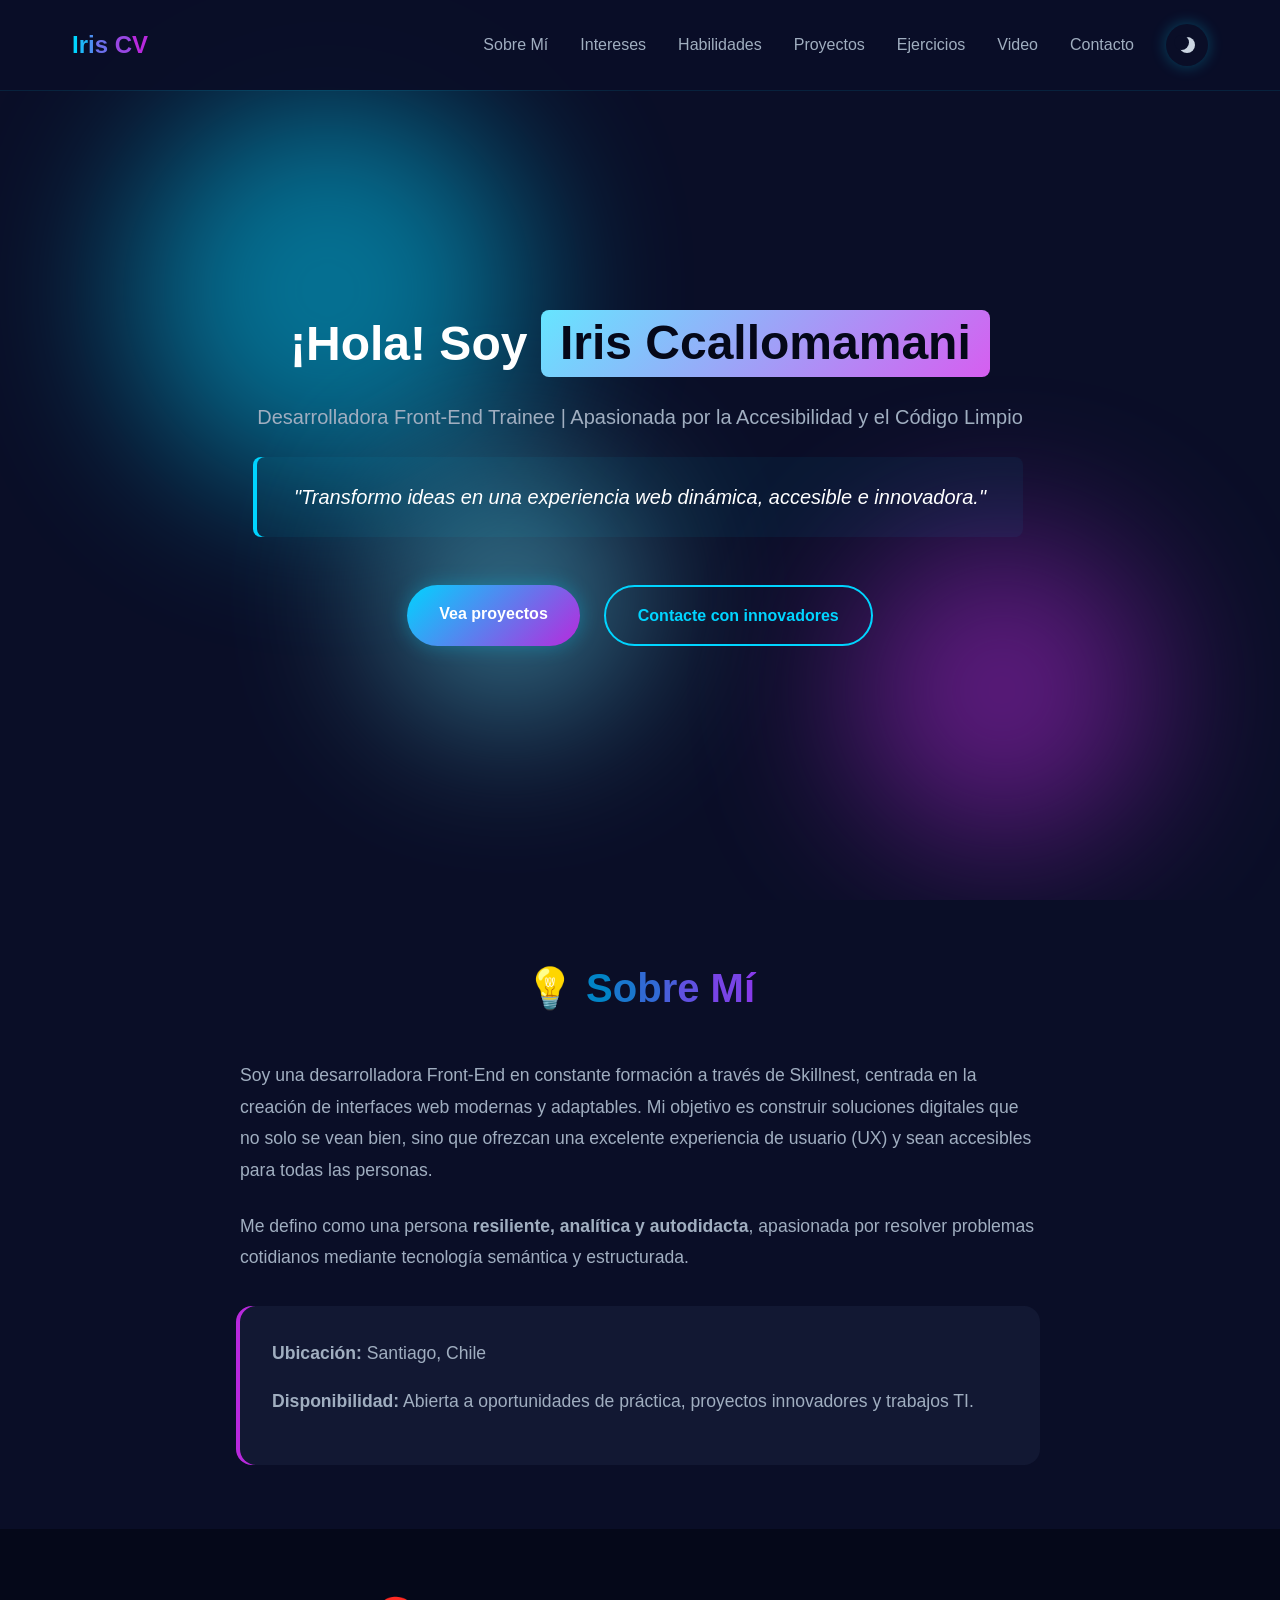
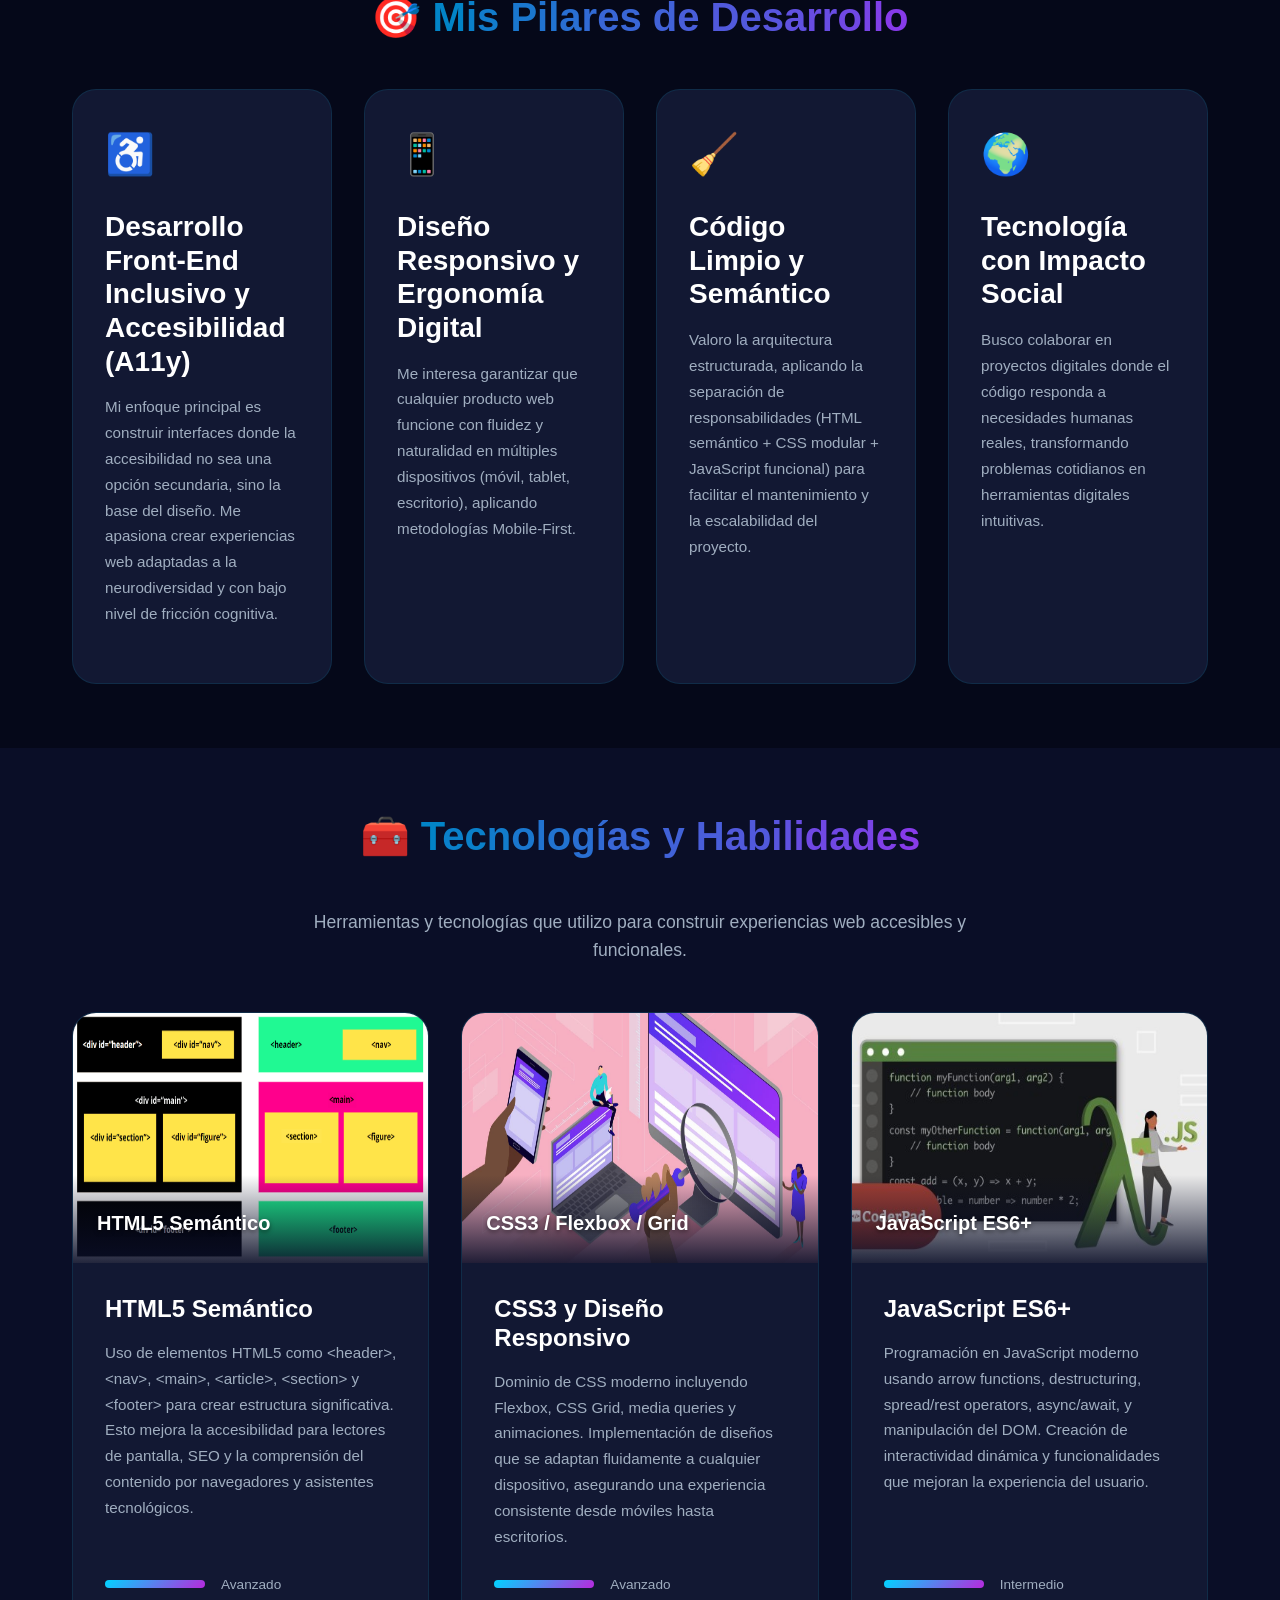
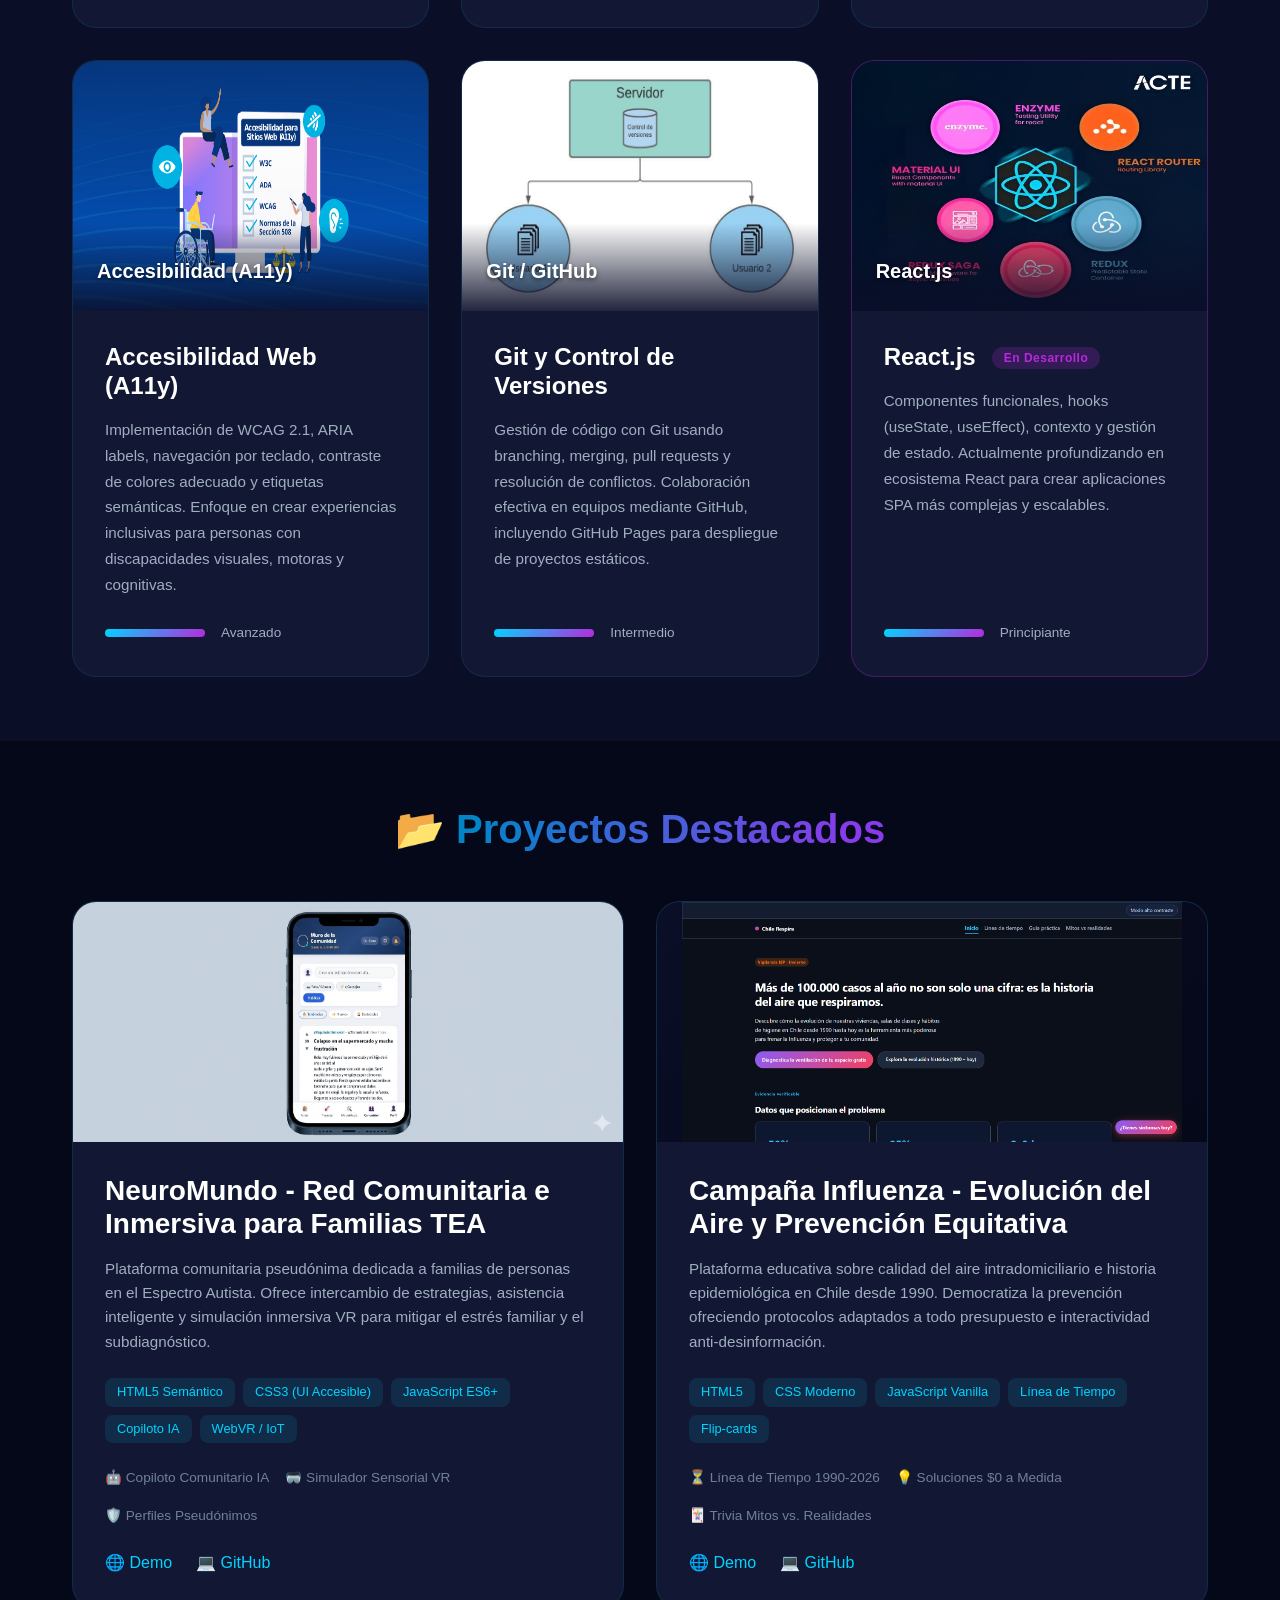
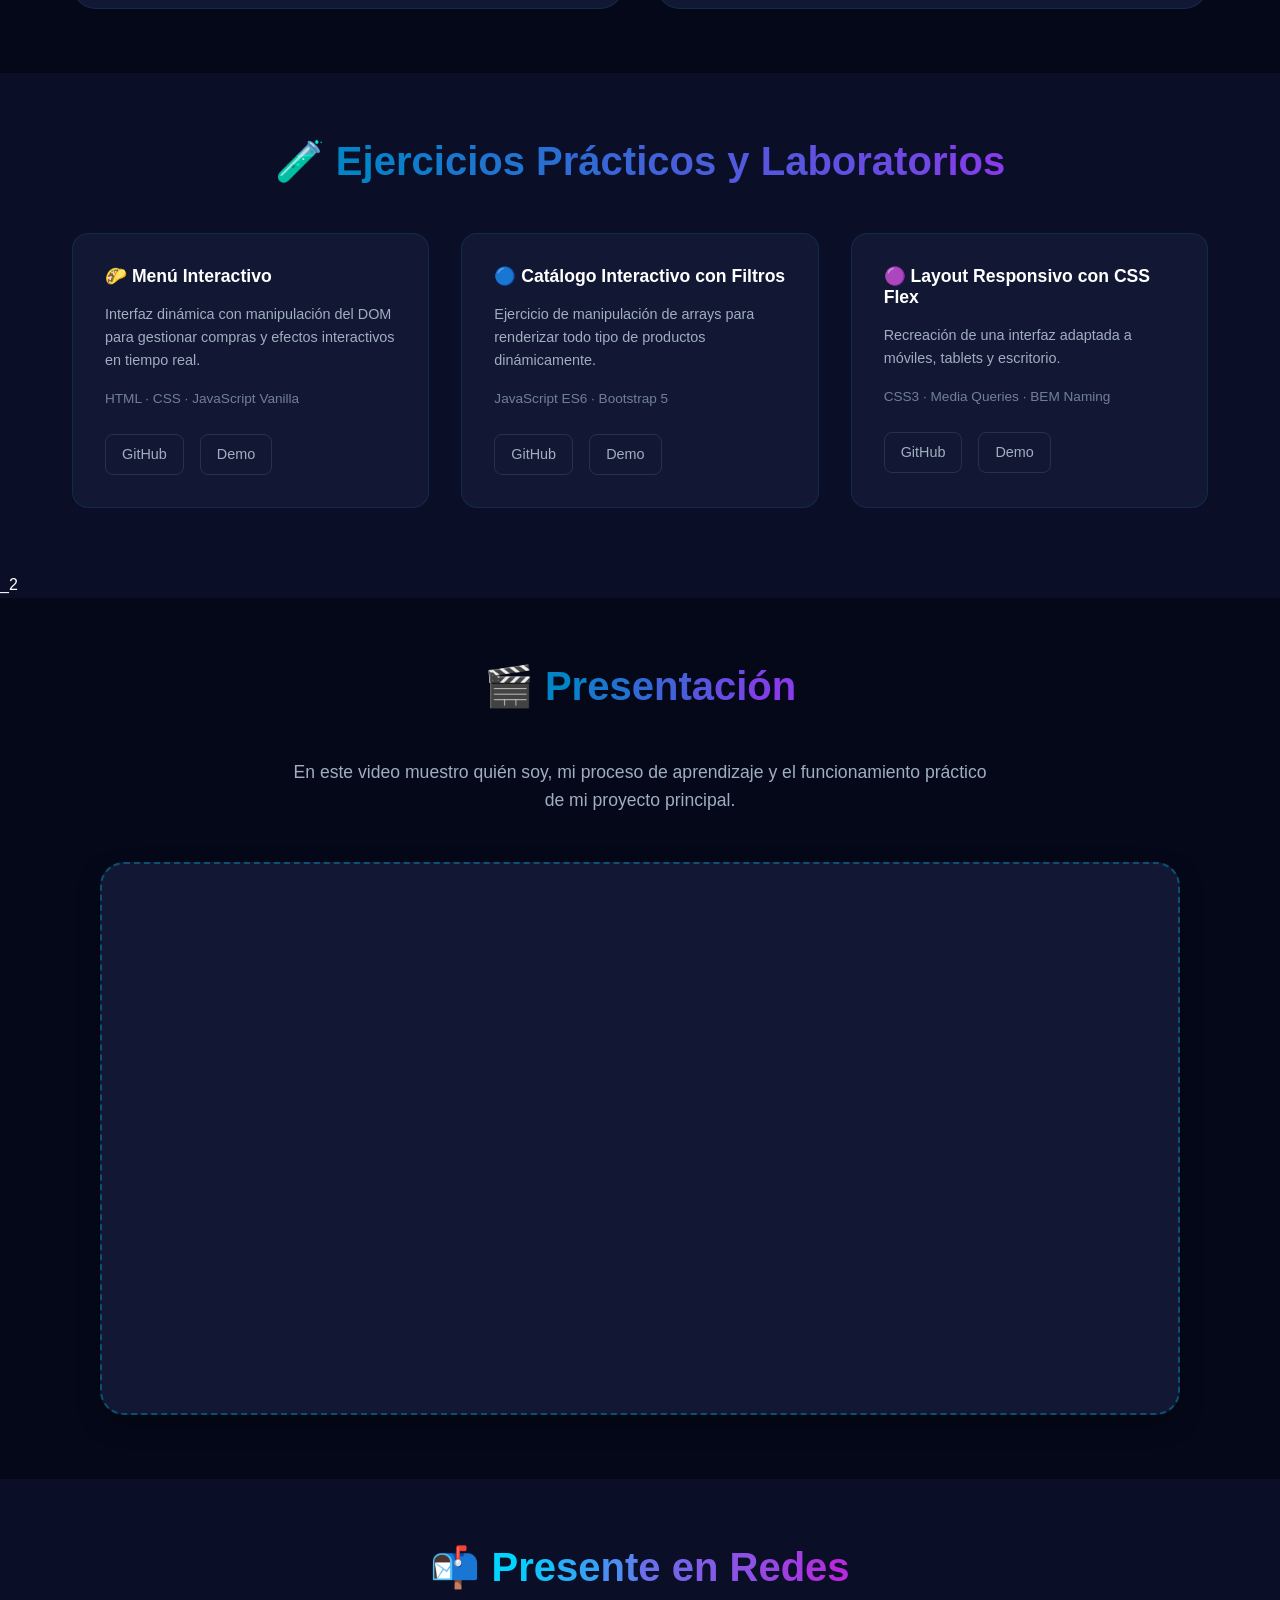
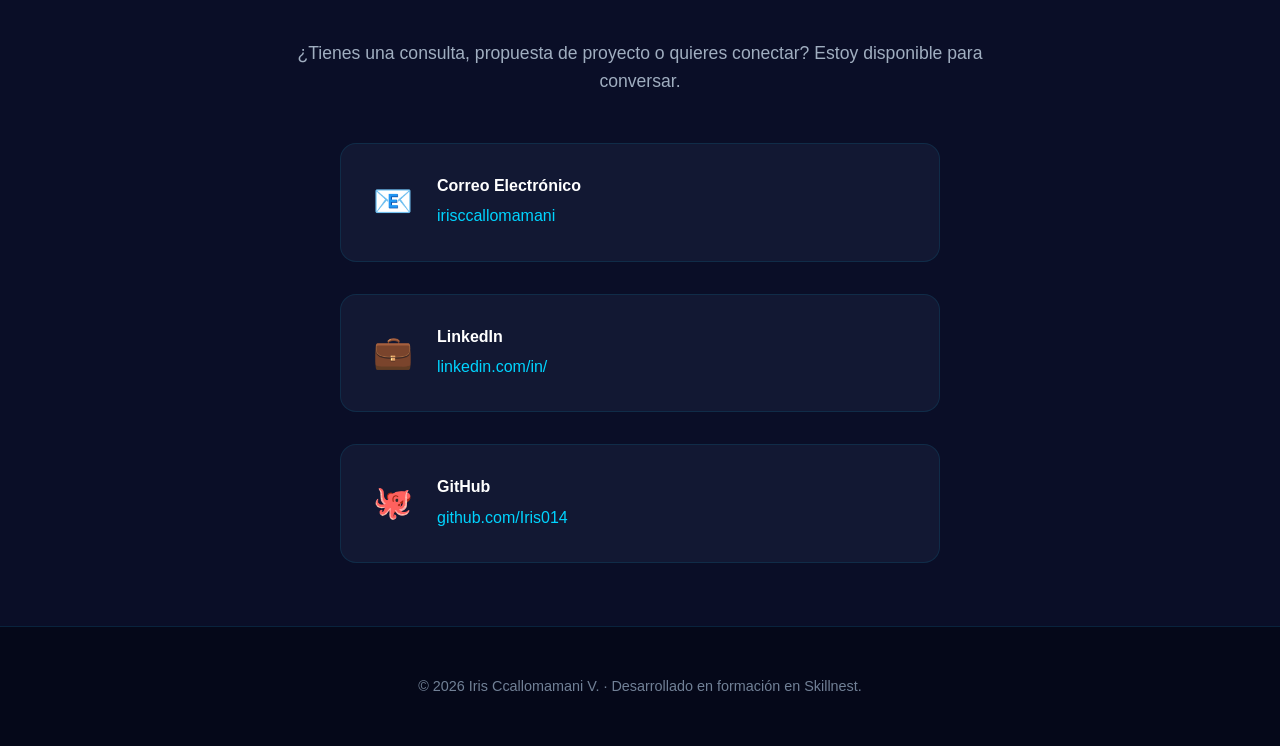
==== commit 9399dbc6: "saved" ====
--- a/index.html
+++ b/index.html
@@ -14,9 +14,9 @@
         <nav class="site-navbar">
             <div class="navbar-wrapper">
                 <a href="#inicio" class="site-logo">
-                    <span class="grad-1">I</span><span class="grad-3">r</span><span class="grad-5">i</span><span
-                        class="grad-7">s</span>
-                    <span class="grad-9">C</span><span class="grad-12">V</span>
+                    <span class="grad-1">I</span><span class="grad-4">r</span><span class="grad-8">i</span><span
+                        class="grad-11">s</span>
+                    <span class="grad-15">C</span><span class="grad-18">V</span>
                 </a>
                 <div class="acciones-menu">
                     <button id="btn-menu" class="menu-toggler">
@@ -46,7 +46,7 @@
         <section id="inicio" class="hero-wrapper">
             <div class="hero-inner">
                 <h1 class="hero-main-title">
-                    ¡Hola! Soy <span class="text-gradient-effect">Iris Ccallomamani V.</span>
+                    ¡Hola! Soy <span class="text-gradient-effect">Iris Ccallomamani</span>
                 </h1>
                 <div class="max-width">
                     <p class="hero-subheading">Desarrolladora Front-End Trainee | Apasionada por la Accesibilidad y el
@@ -71,9 +71,9 @@
             <div class="layout-container">
                 <h2 class="heading-primary">
                     💡
-                    <span class="grad-1">S</span><span class="grad-3">o</span><span class="grad-5">b</span><span
-                        class="grad-7">r</span><span class="grad-9">e</span>
-                    <span class="grad-12">M</span><span class="grad-15">í</span>
+                    <span class="grad-1_2">S</span><span class="grad-4_2">o</span><span class="grad-7_2">b</span><span
+                        class="grad-10_2">r</span><span class="grad-13_2">e</span>
+                    <span class="grad-16_2">M</span><span class="grad-18_2">í</span>
                 </h2>
                 <div class="about-wrapper">
                     <div class="about-description">
@@ -98,15 +98,15 @@
             <div class="layout-container">
                 <h2 class="heading-primary">
                     🎯
-                    <span class="grad-1">M</span><span class="grad-2">i</span><span class="grad-3">s</span>
-                    <span class="grad-4">P</span><span class="grad-5">i</span><span class="grad-5">l</span><span
-                        class="grad-6">a</span><span class="grad-6">r</span><span class="grad-7">e</span><span
-                        class="grad-7">s</span>
-                    <span class="grad-8">d</span><span class="grad-8">e</span>
-                    <span class="grad-9">D</span><span class="grad-10">e</span><span class="grad-10">s</span><span
-                        class="grad-11">a</span><span class="grad-12">r</span><span class="grad-13">r</span><span
-                        class="grad-13">o</span><span class="grad-14">l</span><span class="grad-14">l</span><span
-                        class="grad-15">o</span>
+                    <span class="grad-1_2">M</span><span class="grad-2_2">i</span><span class="grad-3_2">s</span>
+                    <span class="grad-4_2">P</span><span class="grad-5_2">i</span><span class="grad-5_2">l</span><span
+                        class="grad-6_2">a</span><span class="grad-7_2">r</span><span class="grad-8_2">e</span><span
+                        class="grad-8_2">s</span>
+                    <span class="grad-9_2">d</span><span class="grad-10_2">e</span>
+                    <span class="grad-11_2">D</span><span class="grad-11_2">e</span><span class="grad-12_2">s</span><span
+                        class="grad-13_2">a</span><span class="grad-14_2">r</span><span class="grad-14_2">r</span><span
+                        class="grad-15_2">o</span><span class="grad-16_2">l</span><span class="grad-17_2">l</span><span
+                        class="grad-18_2">o</span>
                 </h2>
                 <div class="grid-intereses">
                     <div class="interest-item-card">
@@ -146,15 +146,15 @@
             <div class="layout-container">
                 <h2 class="heading-primary">
                     🧰
-                    <span class="grad-1">T</span><span class="grad-2">e</span><span class="grad-3">c</span><span
-                        class="grad-3">n</span><span class="grad-4">o</span><span class="grad-5">l</span><span
-                        class="grad-5">o</span><span class="grad-6">g</span><span class="grad-7">í</span><span
-                        class="grad-7">a</span><span class="grad-8">s</span>
-                    <span class="grad-9">y</span>
-                    <span class="grad-10">H</span><span class="grad-10">a</span><span class="grad-11">b</span><span
-                        class="grad-12">i</span><span class="grad-12">l</span><span class="grad-13">i</span><span
-                        class="grad-13">d</span><span class="grad-14">a</span><span class="grad-14">d</span><span
-                        class="grad-15">e</span><span class="grad-15">s</span>
+                    <span class="grad-1_2">T</span><span class="grad-2_2">e</span><span class="grad-2_2">c</span><span
+                        class="grad-3_2">n</span><span class="grad-4_2">o</span><span class="grad-5_2">l</span><span
+                        class="grad-5_2">o</span><span class="grad-6_2">g</span><span class="grad-7_2">í</span><span
+                        class="grad-8_2">a</span><span class="grad-8_2">s</span>
+                    <span class="grad-9_2">y</span>
+                    <span class="grad-10_2">H</span><span class="grad-11_2">a</span><span class="grad-11_2">b</span><span
+                        class="grad-12_2">i</span><span class="grad-13_2">l</span><span class="grad-14_2">i</span><span
+                        class="grad-15_2">d</span><span class="grad-15_2">a</span><span class="grad-16_2">d</span><span
+                        class="grad-17_2">e</span><span class="grad-18_2">s</span>
                 </h2>
                 <p class="heading-secondary">Herramientas y tecnologías que utilizo para construir experiencias web
                     accesibles y funcionales.</p>
@@ -282,13 +282,13 @@
             <div class="layout-container">
                 <h2 class="heading-primary">
                     📂
-                    <span class="grad-1">P</span><span class="grad-2">r</span><span class="grad-3">o</span><span
-                        class="grad-4">y</span><span class="grad-4">e</span><span class="grad-5">c</span><span
-                        class="grad-6">t</span><span class="grad-7">o</span><span class="grad-8">s</span>
-                    <span class="grad-9">D</span><span class="grad-10">e</span><span class="grad-11">s</span><span
-                        class="grad-12">t</span><span class="grad-13">a</span><span class="grad-13">c</span><span
-                        class="grad-14">a</span><span class="grad-14">d</span><span class="grad-15">o</span><span
-                        class="grad-15">s</span>
+                    <span class="grad-1_2">P</span><span class="grad-2_2">r</span><span class="grad-3_2">o</span><span
+                        class="grad-4_2">y</span><span class="grad-5_2">e</span><span class="grad-6_2">c</span><span
+                        class="grad-7_2">t</span><span class="grad-8_2">o</span><span class="grad-9_2">s</span>
+                    <span class="grad-10_2">D</span><span class="grad-11_2">e</span><span class="grad-12_2">s</span><span
+                        class="grad-13_2">t</span><span class="grad-14_2">a</span><span class="grad-15_2">c</span><span
+                        class="grad-16_2">a</span><span class="grad-17_2">d</span><span class="grad-18_2">o</span><span
+                        class="grad-18_2">s</span>
                 </h2>
                 <div class="grid-proyectos">
                     <div class="project-item-card">
@@ -358,18 +358,18 @@
             <div class="layout-container">
                 <h2 class="heading-primary">
                     🧪
-                    <span class="grad-1">E</span><span class="grad-1">j</span><span class="grad-2">e</span><span
-                        class="grad-2">r</span><span class="grad-3">c</span><span class="grad-3">i</span><span
-                        class="grad-4">c</span><span class="grad-4">i</span><span class="grad-5">o</span><span
-                        class="grad-5">s</span>
-                    <span class="grad-6">P</span><span class="grad-7">r</span><span class="grad-7">á</span><span
-                        class="grad-8">c</span><span class="grad-8">t</span><span class="grad-9">i</span><span
-                        class="grad-9">c</span><span class="grad-10">o</span><span class="grad-10">s</span>
-                    <span class="grad-11">y</span>
-                    <span class="grad-12">L</span><span class="grad-12">a</span><span class="grad-13">b</span><span
-                        class="grad-13">o</span><span class="grad-14">r</span><span class="grad-14">a</span><span
-                        class="grad-14">t</span><span class="grad-15">o</span><span class="grad-15">r</span><span
-                        class="grad-15">i</span><span class="grad-15">o</span><span class="grad-15">s</span>
+                    <span class="grad-1_2">E</span><span class="grad-1_2">j</span><span class="grad-2_2">e</span><span
+                        class="grad-2_2">r</span><span class="grad-3_2">c</span><span class="grad-3_2">i</span><span
+                        class="grad-4_2">c</span><span class="grad-4_2">i</span><span class="grad-5_2">o</span><span
+                        class="grad-5_2">s</span>
+                    <span class="grad-6_2">P</span><span class="grad-7_2">r</span><span class="grad-7_2">á</span><span
+                        class="grad-8_2">c</span><span class="grad-8_2">t</span><span class="grad-9_2">i</span><span
+                        class="grad-9_2">c</span><span class="grad-10_2">o</span><span class="grad-10_2">s</span>
+                    <span class="grad-11_2">y</span>
+                    <span class="grad-12_2">L</span><span class="grad-12_2">a</span><span class="grad-13_2">b</span><span
+                        class="grad-13_2">o</span><span class="grad-14_2">r</span><span class="grad-14_2">a</span><span
+                        class="grad-15_2">t</span><span class="grad-15_2">o</span><span class="grad-16_2">r</span><span
+                        class="grad-17_2">i</span><span class="grad-17_2">o</span><span class="grad-18_2">s</span>
                 </h2>
                 <div class="grid-ejercicios">
                     <div class="mini-project-item-card">
@@ -413,15 +413,15 @@
                 </div>
             </div>
         </section>
-
+_2
         <section id="video" class="site-section section-themed-dark">
             <div class="layout-container">
                 <h2 class="heading-primary">
                     🎬
-                    <span class="grad-1">P</span><span class="grad-2">r</span><span class="grad-3">e</span><span
-                        class="grad-4">s</span><span class="grad-5">e</span><span class="grad-6">n</span><span
-                        class="grad-7">t</span><span class="grad-8">a</span><span class="grad-9">c</span><span
-                        class="grad-10">i</span><span class="grad-11">ó</span><span class="grad-12">n</span>
+                    <span class="grad-1_2">P</span><span class="grad-2_2">r</span><span class="grad-4_2">e</span><span
+                        class="grad-5_2">s</span><span class="grad-7_2">e</span><span class="grad-9_2">n</span><span
+                        class="grad-10_2">t</span><span class="grad-12_2">a</span><span class="grad-14_2">c</span><span
+                        class="grad-15_2">i</span><span class="grad-17_2">ó</span><span class="grad-18_2">n</span>
                 </h2>
                 <p class="heading-secondary">En este video muestro quién soy, mi proceso de aprendizaje
                     y el funcionamiento práctico de mi proyecto principal.</p>
@@ -435,12 +435,12 @@
             <div class="layout-container">
                 <h2 class="heading-primary">
                     📬
-                    <span class="grad-1">P</span><span class="grad-3">r</span><span class="grad-5">e</span><span
-                        class="grad-7">s</span><span class="grad-8">e</span><span class="grad-9">n</span><span
-                        class="grad-10">t</span><span class="grad-11">e</span>
+                    <span class="grad-1">P</span><span class="grad-2">r</span><span class="grad-3">e</span><span
+                        class="grad-5">s</span><span class="grad-6">e</span><span class="grad-8">n</span><span
+                        class="grad-9">t</span><span class="grad-11">e</span>
                     <span class="grad-12">e</span><span class="grad-13">n</span>
-                    <span class="grad-14">R</span><span class="grad-14">e</span><span class="grad-15">d</span><span
-                        class="grad-15">e</span><span class="grad-15">s</span>
+                    <span class="grad-14">R</span><span class="grad-15">e</span><span class="grad-16">d</span><span
+                        class="grad-17">e</span><span class="grad-18">s</span>
                 </h2>
                 <p class="heading-secondary">¿Tienes una consulta, propuesta de proyecto o quieres conectar? Estoy
                     disponible para conversar.</p>
@@ -450,7 +450,7 @@
                             <span class="contact-card-icon">📧</span>
                             <div>
                                 <h3>Correo Electrónico</h3>
-                                <a href="irisccallomamani@liceovvh.cl">irisccallomamani</a>
+                                <a href="mailto:irisccallomamani@liceovvh.cl">irisccallomamani</a>
                             </div>
                         </div>
                         <div class="contact-card">
--- a/static/css/style.css
+++ b/static/css/style.css
@@ -5,7 +5,7 @@
 }
 
 body {
-    font-family: -apple-system, BlinkMacSystemFont, 'Segoe UI', Roboto, Oxygen, Ubuntu, Cantarell, sans-serif;
+    font-family: 'Poppins', sans-serif;
     background: var(--bg-dark);
     color: var(--text-primary);
     line-height: 1.6;
@@ -165,705 +165,6 @@
     transition: transform 0.3s ease, opacity 0.3s ease;
 }
 
-.hero-wrapper {
-    min-height: 100vh;
-    display: flex;
-    align-items: center;
-    justify-content: center;
-    position: relative;
-    padding: 4rem 0;
-    overflow: hidden;
-}
-
-.hero-inner {
-    text-align: center;
-    z-index: 10;
-    max-width: 1000px;
-    padding: 0 2rem;
-}
-
-.hero-main-title {
-    margin-bottom: 1.5rem;
-}
-
-.text-gradient-effect {
-    background: var(--gradient-text);
-    color: var(--bg-darker);
-    padding: 0.1em 0.4em;
-    border-radius: 0.5rem;
-}
-
-.grad-1 {
-    color: #00F2FE;
-}
-
-.grad-2 {
-    color: #0DE3FC;
-}
-
-.grad-3 {
-    color: #1BD3FA;
-}
-
-.grad-4 {
-    color: #28C4F8;
-}
-
-.grad-5 {
-    color: #36B4F6;
-}
-
-.grad-6 {
-    color: #43A5F4;
-}
-
-.grad-7 {
-    color: #5196F2;
-}
-
-.grad-8 {
-    color: #5E86F0;
-}
-
-.grad-9 {
-    color: #6C77EE;
-}
-
-.grad-10 {
-    color: #7967EC;
-}
-
-.grad-11 {
-    color: #8758EA;
-}
-
-.grad-12 {
-    color: #9448E8;
-}
-
-.grad-13 {
-    color: #A239E6;
-}
-
-.grad-14 {
-    color: #AF29E4;
-}
-
-.grad-15 {
-    color: #B829DD;
-}
-
-.max-width {
-    max-width: 800px;
-}
-
-.hero-subheading {
-    font-size: 1.25rem;
-    color: var(--text-secondary);
-    margin-bottom: 1.5rem;
-}
-
-.hero-quote-box {
-    font-size: 1.25rem;
-    font-style: italic;
-    color: var(--text-primary);
-    margin-bottom: 3rem;
-    padding: 1.5rem;
-    box-shadow: -4px 0 0 var(--primary);
-    background: rgba(0, 212, 255, 0.05);
-    border-radius: 0.5rem;
-}
-
-.hero-actions {
-    display: flex;
-    gap: 1.5rem;
-    justify-content: center;
-    flex-wrap: wrap;
-}
-
-.hero-bg-layer {
-    position: absolute;
-    top: 0;
-    left: 0;
-    right: 0;
-    bottom: 0;
-    z-index: 1;
-}
-
-.bg-blob {
-    position: absolute;
-    border-radius: 50%;
-    filter: blur(80px);
-    opacity: 0.5;
-}
-
-.blob-alpha {
-    width: 400px;
-    height: 400px;
-    background: var(--primary);
-    top: 10%;
-    left: 10%;
-}
-
-.blob-beta {
-    width: 300px;
-    height: 300px;
-    background: var(--secondary);
-    top: 60%;
-    right: 10%;
-}
-
-.blob-gamma {
-    width: 250px;
-    height: 250px;
-    background: var(--primary-light);
-    bottom: 20%;
-    left: 30%;
-}
-
-.ui-btn {
-    display: inline-block;
-    padding: 1rem 2rem;
-    border-radius: 50px;
-    font-weight: 600;
-    font-size: 1rem;
-    cursor: pointer;
-    transition: all 0.3s ease;
-    border: none;
-    text-align: center;
-}
-
-.ui-btn-primary {
-    background: var(--gradient-primary);
-    color: var(--text-primary);
-    box-shadow: 0 0 20px rgba(0, 212, 255, 0.3);
-}
-
-.ui-btn-primary:hover {
-    transform: translateY(-2px);
-    box-shadow: 0 0 30px rgba(0, 212, 255, 0.5);
-}
-
-.ui-btn-secondary {
-    background: rgba(0, 0, 0, 0);
-    color: var(--primary);
-    border: 2px solid var(--primary);
-}
-
-.ui-btn-secondary:hover {
-    background: rgba(0, 212, 255, 0.1);
-    transform: translateY(-2px);
-}
-
-.ui-btn-link {
-    color: var(--primary);
-    font-weight: 500;
-    display: inline-block;
-}
-
-.ui-btn-link:hover {
-    color: var(--primary-light);
-}
-
-.ui-btn-link-sm {
-    color: var(--text-secondary);
-    font-size: 0.9rem;
-    padding: 0.5rem 1rem;
-    border: 1px solid rgba(255, 255, 255, 0.1);
-    border-radius: 0.5rem;
-    transition: all 0.2s ease;
-}
-
-.ui-btn-link-sm:hover {
-    background: rgba(0, 212, 255, 0.1);
-    color: var(--primary);
-    border: 1px solid var(--primary);
-}
-
-.about-wrapper {
-    max-width: 800px;
-    margin: 0 auto;
-}
-
-.about-description p {
-    font-size: 1.1rem;
-    line-height: 1.8;
-}
-
-.about-meta-box {
-    margin-top: 2rem;
-    padding: 2rem;
-    background: var(--bg-card);
-    border-radius: 1rem;
-    box-shadow: -4px 0 0 var(--secondary);
-}
-
-.about-meta-box p {
-    margin-bottom: 1rem;
-}
-
-.interest-item-card {
-    background: var(--bg-card);
-    padding: 2rem;
-    border-radius: 1.5rem;
-    border: 1px solid rgba(0, 212, 255, 0.1);
-    transition: all 0.3s ease;
-}
-
-.interest-item-card:hover {
-    transform: translateY(-5px);
-    border: 1px solid var(--primary);
-    box-shadow: 0 0 20px rgba(0, 212, 255, 0.3);
-}
-
-.interest-card-icon {
-    font-size: 2.5rem;
-    margin-bottom: 1.5rem;
-}
-
-.interest-item-card h3 {
-    margin-bottom: 1rem;
-    color: var(--text-primary);
-}
-
-.interest-item-card p {
-    font-size: 0.95rem;
-    line-height: 1.7;
-}
-
-.skill-item-card {
-    background: var(--bg-card);
-    padding: 2rem;
-    border-radius: 1.5rem;
-    border: 1px solid rgba(0, 212, 255, 0.1);
-    transition: all 0.3s ease;
-}
-
-.skill-item-card:hover {
-    transform: translateY(-5px);
-    box-shadow: 0 4px 6px rgba(0, 0, 0, 0.2);
-}
-
-.skill-item-card-progress {
-    border: 2px solid var(--secondary);
-    box-shadow: -4px 0 0 var(--secondary);
-}
-
-.skill-item-title {
-    margin-bottom: 1.5rem;
-    color: var(--text-primary);
-}
-
-.skill-prominent-card {
-    background: var(--bg-card);
-    border-radius: 1.5rem;
-    overflow: hidden;
-    border: 1px solid rgba(0, 212, 255, 0.1);
-    transition: all 0.3s ease;
-    display: flex;
-    flex-direction: column;
-}
-
-.skill-prominent-card:hover {
-    transform: translateY(-10px);
-    box-shadow: 0 10px 25px rgba(0, 0, 0, 0.3);
-    border: 1px solid var(--primary);
-}
-
-.skill-media-wrapper {
-    height: 250px;
-    background: var(--gradient-bg);
-    position: relative;
-    overflow: hidden;
-    display: flex;
-    align-items: center;
-    justify-content: center;
-}
-
-.skill-media-image {
-    width: 100%;
-    height: 100%;
-    transition: transform 0.5s ease;
-}
-
-.skill-prominent-card:hover .skill-media-image {
-    transform: scale(1.05);
-}
-
-.skill-media-overlay {
-    position: absolute;
-    bottom: 0;
-    left: 0;
-    right: 0;
-    background: linear-gradient(rgba(10, 14, 39, 0), rgba(10, 14, 39, 0.9));
-    padding: 2rem 1.5rem 1.5rem;
-    z-index: 2;
-}
-
-.skill-media-label {
-    color: var(--text-primary);
-    font-size: 1.25rem;
-    font-weight: 700;
-    text-shadow: 0 2px 4px rgba(0, 0, 0, 0.5);
-}
-
-.skill-details {
-    padding: 2rem;
-    flex: 1;
-    display: flex;
-    flex-direction: column;
-}
-
-.skill-details h3 {
-    margin-bottom: 1rem;
-    color: var(--text-primary);
-    font-size: 1.5rem;
-    display: flex;
-    align-items: center;
-    gap: 1rem;
-}
-
-.skill-details p {
-    font-size: 0.95rem;
-    line-height: 1.7;
-    margin-bottom: 1.5rem;
-    flex: 1;
-}
-
-.skill-level {
-    display: flex;
-    align-items: center;
-    gap: 1rem;
-    margin-top: auto;
-}
-
-.skill-level-indicator {
-    height: 8px;
-    background: var(--gradient-primary);
-    border-radius: 4px;
-    min-width: 100px;
-    max-width: 200px;
-    position: relative;
-    overflow: hidden;
-}
-
-.skill-level-text {
-    font-size: 0.85rem;
-    color: var(--text-secondary);
-    font-weight: 500;
-}
-
-.dev-badge {
-    background: rgba(184, 41, 221, 0.2);
-    color: var(--secondary);
-    padding: 0.25rem 0.75rem;
-    border-radius: 50px;
-    font-size: 0.75rem;
-    font-weight: 600;
-    letter-spacing: 0.5px;
-}
-
-.skill-in-development {
-    border: 1px solid rgba(184, 41, 221, 0.3);
-}
-
-.skill-in-development:hover {
-    border: 1px solid var(--secondary);
-    box-shadow: 0 10px 25px rgba(184, 41, 221, 0.3);
-}
-
-.badge-group {
-    display: flex;
-    flex-wrap: wrap;
-    gap: 1rem;
-}
-
-.grid-intereses,
-.grid-habilidades,
-.grid-proyectos,
-.grid-ejercicios {
-    display: flex;
-    flex-wrap: wrap;
-    justify-content: center;
-    gap: 2rem;
-}
-
-.grid-intereses .interest-item-card {
-    flex: 1 1 250px;
-    max-width: 100%;
-}
-
-.grid-habilidades .skill-prominent-card {
-    flex: 1 1 350px;
-    max-width: 100%;
-}
-
-.grid-proyectos .project-item-card {
-    flex: 1 1 320px;
-    max-width: 100%;
-}
-
-.grid-ejercicios .mini-project-item-card {
-    flex: 1 1 280px;
-    max-width: 100%;
-}
-
-.ui-badge {
-    padding: 0.5rem 1.5rem;
-    border-radius: 50px;
-    font-size: 0.85rem;
-    font-weight: 500;
-    border: 1px solid;
-}
-
-.ui-badge-primary {
-    background: rgba(0, 212, 255, 0.1);
-    color: var(--primary);
-    border: 1px solid var(--primary);
-}
-
-.ui-badge-secondary {
-    background: rgba(184, 41, 221, 0.1);
-    color: var(--secondary);
-    border: 1px solid var(--secondary);
-}
-
-.ui-badge-success {
-    background: rgba(72, 187, 120, 0.1);
-    color: #48bb78;
-    border: 1px solid #48bb78;
-}
-
-.project-item-card {
-    background: var(--bg-card);
-    border-radius: 1.5rem;
-    overflow: hidden;
-    border: 1px solid rgba(0, 212, 255, 0.1);
-    transition: all 0.3s ease;
-}
-
-.project-item-card:hover {
-    transform: translateY(-10px);
-    box-shadow: 0 10px 25px rgba(0, 0, 0, 0.3);
-    border: 1px solid var(--primary);
-}
-
-.project-media-wrapper {
-    height: 240px;
-    background: var(--gradient-bg);
-    display: flex;
-    justify-content: center;
-    position: relative;
-    overflow: hidden;
-}
-
-.img-neuromundo {
-    display: flex;
-    align-items: baseline;
-    width: 600px;
-}
-
-.img-influenza {
-    width: 500px;
-}
-
-.project-media-label {
-    font-size: 1.5rem;
-    font-weight: 700;
-    color: rgba(255, 255, 255, 0.8);
-}
-
-.project-details {
-    padding: 2rem;
-}
-
-.project-details h3 {
-    margin-bottom: 1rem;
-    color: var(--text-primary);
-}
-
-.project-details p {
-    font-size: 0.95rem;
-    margin-bottom: 1.5rem;
-}
-
-.project-tags-list {
-    display: flex;
-    flex-wrap: wrap;
-    gap: 0.5rem;
-    margin-bottom: 1.5rem;
-}
-
-.tag-item {
-    background: rgba(0, 212, 255, 0.1);
-    color: var(--primary);
-    padding: 0.25rem 0.75rem;
-    border-radius: 0.5rem;
-    font-size: 0.8rem;
-    font-weight: 500;
-}
-
-.project-highlights {
-    display: flex;
-    flex-wrap: wrap;
-    gap: 1rem;
-    margin-bottom: 1.5rem;
-    font-size: 0.85rem;
-    color: var(--text-muted);
-}
-
-.project-actions {
-    display: flex;
-    gap: 1.5rem;
-}
-
-.mini-project-item-card {
-    background: var(--bg-card);
-    padding: 2rem;
-    border-radius: 1rem;
-    border: 1px solid rgba(0, 212, 255, 0.1);
-    transition: all 0.3s ease;
-}
-
-.mini-project-item-card:hover {
-    transform: translateY(-3px);
-    border: 1px solid var(--secondary);
-}
-
-.mini-project-item-card h3 {
-    margin-bottom: 1rem;
-    color: var(--text-primary);
-    font-size: 1.1rem;
-}
-
-.mini-project-item-card p {
-    font-size: 0.9rem;
-    margin-bottom: 1rem;
-}
-
-.mini-project-tags {
-    font-size: 0.85rem;
-    color: var(--text-muted);
-    margin-bottom: 1.5rem;
-}
-
-.mini-project-actions {
-    display: flex;
-    gap: 1rem;
-}
-
-.video-wrapper {
-    width: 95%;
-    height: 90%;
-    margin: 0 auto;
-    border-radius: 1.5rem;
-    overflow: hidden;
-    box-shadow: 0 10px 25px rgba(0, 0, 0, 0.3);
-    background: var(--bg-card);
-    display: flex;
-    flex-direction: column;
-    align-items: center;
-    justify-content: center;
-    border: 2px dashed rgba(0, 212, 255, 0.3);
-    padding: 10px 9px;
-}
-
-.video-wrapper video {
-    width: 100%;
-    height: auto;
-}
-
-.contact-wrapper {
-    max-width: 600px;
-    margin: 0 auto;
-}
-
-.contact-list {
-    display: flex;
-    flex-direction: column;
-    gap: 2rem;
-}
-
-.contact-card {
-    display: flex;
-    align-items: flex-start;
-    gap: 1.5rem;
-    padding: 2rem;
-    background: var(--bg-card);
-    border-radius: 1rem;
-    border: 1px solid rgba(0, 212, 255, 0.1);
-    transition: all 0.3s ease;
-}
-
-.contact-card:hover {
-    border: 1px solid var(--primary);
-    transform: translateX(5px);
-}
-
-.contact-card-icon {
-    font-size: 2rem;
-}
-
-.contact-card h3 {
-    margin-bottom: 0.5rem;
-    color: var(--text-primary);
-    font-size: 1rem;
-}
-
-.contact-card a {
-    color: var(--primary);
-}
-
-.site-footer {
-    background: var(--bg-darker);
-    padding: 3rem 0;
-    text-align: center;
-    box-shadow: 0 -1px 0 rgba(0, 212, 255, 0.1);
-}
-
-.site-footer p {
-    color: var(--text-muted);
-    font-size: 0.9rem;
-    margin: 0;
-}
-
-.accessibility-toggle-btn {
-    position: fixed;
-    bottom: 3rem;
-    right: 3rem;
-    width: 60px;
-    height: 60px;
-    border-radius: 50%;
-    background: var(--gradient-primary);
-    border: none;
-    cursor: pointer;
-    display: flex;
-    align-items: center;
-    justify-content: center;
-    font-size: 1.5rem;
-    box-shadow: 0 0 20px rgba(0, 212, 255, 0.3);
-    transition: all 0.3s ease;
-    z-index: 999;
-}
-
-.accessibility-toggle-btn:hover {
-    transform: scale(1.1);
-    box-shadow: 0 0 40px rgba(0, 212, 255, 0.6);
-}
-
-.accessibility-toggle-btn:active {
-    transform: scale(0.95);
-}
-
-.animate-fade-in {
-    transform: translateY(20px);
-    transition: transform 0.6s ease;
-}
-
-.animate-fade-in.is-visible {
-    transform: translateY(0);
-}
-
 .sensory-toggle {
     position: relative;
     width: 42px;
@@ -915,10 +216,798 @@
     transition: transform 0.5s cubic-bezier(0.4, 0, 0.2, 1), background 0.3s ease;
 }
 
+.hero-wrapper {
+    min-height: 100vh;
+    display: flex;
+    align-items: center;
+    justify-content: center;
+    position: relative;
+    padding: 4rem 0;
+    padding-top: 7rem;
+    overflow: hidden;
+}
+
+.hero-inner {
+    text-align: center;
+    z-index: 10;
+    max-width: 1000px;
+    padding: 0 2rem;
+}
+
+.hero-main-title {
+    margin-bottom: 1.5rem;
+}
+
+.text-gradient-effect {
+    background: var(--gradient-text);
+    color: var(--bg-darker);
+    padding: 0.1em 0.4em;
+    border-radius: 0.5rem;
+    display: inline-block;
+    margin-top: 0.5rem;
+}
+
+.grad-1 {
+    color: #00D4FF;
+}
+
+.grad-2 {
+    color: #0BCAFD;
+}
+
+.grad-3 {
+    color: #16C0FB;
+}
+
+.grad-4 {
+    color: #20B6F9;
+}
+
+.grad-5 {
+    color: #2BACF7;
+}
+
+.grad-6 {
+    color: #36A2F5;
+}
+
+.grad-7 {
+    color: #4198F3;
+}
+
+.grad-8 {
+    color: #4C8EF1;
+}
+
+.grad-9 {
+    color: #5784EF;
+}
+
+.grad-10 {
+    color: #6179ED;
+}
+
+.grad-11 {
+    color: #6C6FEB;
+}
+
+.grad-12 {
+    color: #7765E9;
+}
+
+.grad-13 {
+    color: #825BE7;
+}
+
+.grad-14 {
+    color: #8D51E5;
+}
+
+.grad-15 {
+    color: #9847E3;
+}
+
+.grad-16 {
+    color: #A23DE1;
+}
+
+.grad-17 {
+    color: #AD33DF;
+}
+
+.grad-18 {
+    color: #B829DD;
+}
+
+
+.grad-1_2 {
+    color: #0284C7;
+}
+
+.grad-2_2 {
+    color: #0A80CA;
+}
+
+.grad-3_2 {
+    color: #127CCC;
+}
+
+.grad-4_2 {
+    color: #1A77CE;
+}
+
+.grad-5_2 {
+    color: #2173D0;
+}
+
+.grad-6_2 {
+    color: #296FD2;
+}
+
+.grad-7_2 {
+    color: #316AD4;
+}
+
+.grad-8_2 {
+    color: #3966D6;
+}
+
+.grad-9_2 {
+    color: #4162D8;
+}
+
+.grad-10_2 {
+    color: #495EDA;
+}
+
+.grad-11_2 {
+    color: #5159DC;
+}
+
+.grad-12_2 {
+    color: #5855DE;
+}
+
+.grad-13_2 {
+    color: #6051E0;
+}
+
+.grad-14_2 {
+    color: #684CE2;
+}
+
+.grad-15_2 {
+    color: #7048E4;
+}
+
+.grad-16_2 {
+    color: #7844E6;
+}
+
+.grad-17_2 {
+    color: #8040E8;
+}
+
+.grad-18_2 {
+    color: #873BEA;
+}
+
+.grad-19_2 {
+    color: #8F37EC;
+}
+
+.grad-20_2 {
+    color: #9333EA;
+}
+
+.max-width {
+    max-width: 800px;
+}
+
+.hero-subheading {
+    font-size: 1.25rem;
+    color: var(--text-secondary);
+    margin-bottom: 1.5rem;
+}
+
+.hero-quote-box {
+    font-size: 1.25rem;
+    font-style: italic;
+    color: var(--text-primary);
+    margin-bottom: 3rem;
+    padding: 1.5rem;
+    box-shadow: -4px 0 0 var(--primary);
+    background: rgba(0, 212, 255, 0.05);
+    border-radius: 0.5rem;
+}
+
+.hero-actions {
+    display: flex;
+    gap: 1.5rem;
+    justify-content: center;
+    flex-wrap: wrap;
+}
+
+.hero-bg-layer {
+    position: absolute;
+    top: 0;
+    left: 0;
+    right: 0;
+    bottom: 0;
+    z-index: 1;
+}
+
+.bg-blob {
+    position: absolute;
+    border-radius: 50%;
+    filter: blur(80px);
+    opacity: 0.5;
+}
+
+.blob-alpha {
+    width: 400px;
+    height: 400px;
+    background: var(--primary);
+    top: 10%;
+    left: 10%;
+}
+
+.blob-beta {
+    width: 300px;
+    height: 300px;
+    background: var(--secondary);
+    top: 60%;
+    right: 10%;
+}
+
+.blob-gamma {
+    width: 250px;
+    height: 250px;
+    background: var(--primary-light);
+    bottom: 20%;
+    left: 30%;
+}
+
+.ui-btn {
+    display: inline-block;
+    padding: 1rem 2rem;
+    border-radius: 50px;
+    font-weight: 600;
+    font-size: 1rem;
+    cursor: pointer;
+    transition: all 0.3s ease;
+    border: none;
+    text-align: center;
+}
+
+.ui-btn-primary {
+    background: var(--gradient-primary);
+    color: var(--text-primary);
+    box-shadow: 0 0 20px rgba(0, 212, 255, 0.3);
+}
+
+.ui-btn-primary:hover {
+    transform: translateY(-2px);
+    box-shadow: 0 0 30px rgba(0, 212, 255, 0.5);
+}
+
+.ui-btn-secondary {
+    background: rgba(0, 0, 0, 0);
+    color: var(--primary);
+    border: 2px solid var(--primary);
+}
+
+.ui-btn-secondary:hover {
+    background: rgba(0, 212, 255, 0.1);
+    transform: translateY(-2px);
+}
+
+.ui-btn-link {
+    color: var(--primary);
+    font-weight: 500;
+    display: inline-block;
+}
+
+.ui-btn-link:hover {
+    color: var(--primary-light);
+}
+
+.ui-btn-link-sm {
+    color: var(--text-secondary);
+    font-size: 0.9rem;
+    padding: 0.5rem 1rem;
+    border: 1px solid rgba(255, 255, 255, 0.1);
+    border-radius: 0.5rem;
+    transition: all 0.2s ease;
+}
+
+.ui-btn-link-sm:hover {
+    background: rgba(0, 212, 255, 0.1);
+    color: var(--primary);
+    border: 1px solid var(--primary);
+}
+
+.about-wrapper {
+    max-width: 800px;
+    margin: 0 auto;
+}
+
+.about-description p {
+    font-size: 1.1rem;
+    line-height: 1.8;
+}
+
+.about-meta-box {
+    margin-top: 2rem;
+    padding: 2rem;
+    background: var(--bg-card);
+    border-radius: 1rem;
+    box-shadow: -4px 0 0 var(--secondary);
+}
+
+.about-meta-box p {
+    margin-bottom: 1rem;
+}
+
+.interest-item-card {
+    background: var(--bg-card);
+    padding: 2rem;
+    border-radius: 1.5rem;
+    border: 1px solid rgba(0, 212, 255, 0.1);
+    transition: all 0.3s ease;
+}
+
+.interest-item-card:hover {
+    transform: translateY(-5px);
+    border: 1px solid var(--primary);
+    box-shadow: 0 0 20px rgba(0, 212, 255, 0.3);
+}
+
+.interest-card-icon {
+    font-size: 2.5rem;
+    margin-bottom: 1.5rem;
+}
+
+.interest-item-card h3 {
+    margin-bottom: 1rem;
+    color: var(--text-primary);
+}
+
+.interest-item-card p {
+    font-size: 0.95rem;
+    line-height: 1.7;
+}
+
+.skill-item-card {
+    background: var(--bg-card);
+    padding: 2rem;
+    border-radius: 1.5rem;
+    border: 1px solid rgba(0, 212, 255, 0.1);
+    transition: all 0.3s ease;
+}
+
+.skill-item-card:hover {
+    transform: translateY(-5px);
+    box-shadow: 0 4px 6px rgba(0, 0, 0, 0.2);
+}
+
+.skill-item-card-progress {
+    border: 2px solid var(--secondary);
+    box-shadow: -4px 0 0 var(--secondary);
+}
+
+.skill-item-title {
+    margin-bottom: 1.5rem;
+    color: var(--text-primary);
+}
+
+.skill-prominent-card {
+    background: var(--bg-card);
+    border-radius: 1.5rem;
+    overflow: hidden;
+    border: 1px solid rgba(0, 212, 255, 0.1);
+    transition: all 0.3s ease;
+    display: flex;
+    flex-direction: column;
+}
+
+.skill-prominent-card:hover {
+    transform: translateY(-10px);
+    box-shadow: 0 10px 25px rgba(0, 0, 0, 0.3);
+    border: 1px solid var(--primary);
+}
+
+.skill-media-wrapper {
+    height: 250px;
+    background: var(--gradient-bg);
+    position: relative;
+    overflow: hidden;
+    display: flex;
+    align-items: center;
+    justify-content: center;
+}
+
+.skill-media-image {
+    width: 100%;
+    height: 100%;
+    transition: transform 0.5s ease;
+}
+
+.skill-prominent-card:hover .skill-media-image {
+    transform: scale(1.05);
+}
+
+.skill-media-overlay {
+    position: absolute;
+    bottom: 0;
+    left: 0;
+    right: 0;
+    background: linear-gradient(rgba(10, 14, 39, 0), rgba(10, 14, 39, 0.9));
+    padding: 2rem 1.5rem 1.5rem;
+    z-index: 2;
+}
+
+.skill-media-label {
+    color: var(--text-primary);
+    font-size: 1.25rem;
+    font-weight: 700;
+    text-shadow: 0 2px 4px rgba(0, 0, 0, 0.5);
+}
+
+.skill-details {
+    padding: 2rem;
+    flex: 1;
+    display: flex;
+    flex-direction: column;
+}
+
+.skill-details h3 {
+    margin-bottom: 1rem;
+    color: var(--text-primary);
+    font-size: 1.5rem;
+    display: flex;
+    align-items: center;
+    gap: 1rem;
+}
+
+.skill-details p {
+    font-size: 0.95rem;
+    line-height: 1.7;
+    margin-bottom: 1.5rem;
+    flex: 1;
+}
+
+.skill-level {
+    display: flex;
+    align-items: center;
+    gap: 1rem;
+    margin-top: auto;
+}
+
+.skill-level-indicator {
+    height: 8px;
+    background: var(--gradient-primary);
+    border-radius: 4px;
+    min-width: 100px;
+    max-width: 200px;
+    position: relative;
+    overflow: hidden;
+}
+
+.skill-level-text {
+    font-size: 0.85rem;
+    color: var(--text-secondary);
+    font-weight: 500;
+}
+
+.dev-badge {
+    background: rgba(184, 41, 221, 0.2);
+    color: var(--secondary);
+    padding: 0.25rem 0.75rem;
+    border-radius: 50px;
+    font-size: 0.75rem;
+    font-weight: 600;
+    letter-spacing: 0.5px;
+}
+
+.skill-in-development {
+    border: 1px solid rgba(184, 41, 221, 0.3);
+}
+
+.skill-in-development:hover {
+    border: 1px solid var(--secondary);
+    box-shadow: 0 10px 25px rgba(184, 41, 221, 0.3);
+}
+
+.badge-group {
+    display: flex;
+    flex-wrap: wrap;
+    gap: 1rem;
+}
+
+.grid-intereses,
+.grid-habilidades,
+.grid-proyectos,
+.grid-ejercicios {
+    display: flex;
+    flex-wrap: wrap;
+    justify-content: center;
+    gap: 2rem;
+}
+
+.grid-intereses .interest-item-card {
+    flex: 1 1 250px;
+    max-width: 100%;
+}
+
+.grid-habilidades .skill-prominent-card {
+    flex: 1 1 350px;
+    max-width: 100%;
+}
+
+.grid-proyectos .project-item-card {
+    flex: 1 1 320px;
+    max-width: 100%;
+}
+
+.grid-ejercicios .mini-project-item-card {
+    flex: 1 1 280px;
+    max-width: 100%;
+}
+
+.ui-badge {
+    padding: 0.5rem 1.5rem;
+    border-radius: 50px;
+    font-size: 0.85rem;
+    font-weight: 500;
+    border: 1px solid;
+}
+
+.ui-badge-primary {
+    background: rgba(0, 212, 255, 0.1);
+    color: var(--primary);
+    border: 1px solid var(--primary);
+}
+
+.project-item-card {
+    background: var(--bg-card);
+    border-radius: 1.5rem;
+    overflow: hidden;
+    border: 1px solid rgba(0, 212, 255, 0.1);
+    transition: all 0.3s ease;
+}
+
+.project-item-card:hover {
+    transform: translateY(-10px);
+    box-shadow: 0 10px 25px rgba(0, 0, 0, 0.3);
+    border: 1px solid var(--primary);
+}
+
+.project-media-wrapper {
+    height: 240px;
+    background: var(--gradient-bg);
+    display: flex;
+    justify-content: center;
+    position: relative;
+    overflow: hidden;
+}
+
+.img-neuromundo {
+    display: flex;
+    align-items: baseline;
+    width: 600px;
+}
+
+.img-influenza {
+    width: 500px;
+}
+
+.project-media-label {
+    font-size: 1.5rem;
+    font-weight: 700;
+    color: rgba(255, 255, 255, 0.8);
+}
+
+.project-details {
+    padding: 2rem;
+}
+
+.project-details h3 {
+    margin-bottom: 1rem;
+    color: var(--text-primary);
+}
+
+.project-details p {
+    font-size: 0.95rem;
+    margin-bottom: 1.5rem;
+}
+
+.project-tags-list {
+    display: flex;
+    flex-wrap: wrap;
+    gap: 0.5rem;
+    margin-bottom: 1.5rem;
+}
+
+.tag-item {
+    background: rgba(0, 212, 255, 0.1);
+    color: var(--primary);
+    padding: 0.25rem 0.75rem;
+    border-radius: 0.5rem;
+    font-size: 0.8rem;
+    font-weight: 500;
+}
+
+.project-highlights {
+    display: flex;
+    flex-wrap: wrap;
+    gap: 1rem;
+    margin-bottom: 1.5rem;
+    font-size: 0.85rem;
+    color: var(--text-muted);
+}
+
+.project-actions {
+    display: flex;
+    gap: 1.5rem;
+}
+
+.mini-project-item-card {
+    background: var(--bg-card);
+    padding: 2rem;
+    border-radius: 1rem;
+    border: 1px solid rgba(0, 212, 255, 0.1);
+    transition: all 0.3s ease;
+}
+
+.mini-project-item-card:hover {
+    transform: translateY(-3px);
+    border: 1px solid var(--secondary);
+}
+
+.mini-project-item-card h3 {
+    margin-bottom: 1rem;
+    color: var(--text-primary);
+    font-size: 1.1rem;
+}
+
+.mini-project-item-card p {
+    font-size: 0.9rem;
+    margin-bottom: 1rem;
+}
+
+.mini-project-tags {
+    font-size: 0.85rem;
+    color: var(--text-muted);
+    margin-bottom: 1.5rem;
+}
+
+.mini-project-actions {
+    display: flex;
+    gap: 1rem;
+}
+
+.video-wrapper {
+    width: 95%;
+    height: 90%;
+    margin: 0 auto;
+    border-radius: 1.5rem;
+    overflow: hidden;
+    box-shadow: 0 10px 25px rgba(0, 0, 0, 0.3);
+    background: var(--bg-card);
+    display: flex;
+    flex-direction: column;
+    align-items: center;
+    justify-content: center;
+    border: 2px dashed rgba(0, 212, 255, 0.3);
+    padding: 10px 9px;
+}
+
+.video-wrapper video {
+    width: 100%;
+    height: auto;
+}
+
+.contact-wrapper {
+    max-width: 600px;
+    margin: 0 auto;
+}
+
+.contact-list {
+    display: flex;
+    flex-direction: column;
+    gap: 2rem;
+}
+
+.contact-card {
+    display: flex;
+    align-items: flex-start;
+    gap: 1.5rem;
+    padding: 2rem;
+    background: var(--bg-card);
+    border-radius: 1rem;
+    border: 1px solid rgba(0, 212, 255, 0.1);
+    transition: all 0.3s ease;
+}
+
+.contact-card:hover {
+    border: 1px solid var(--primary);
+    transform: translateX(5px);
+}
+
+.contact-card-icon {
+    font-size: 2rem;
+}
+
+.contact-card h3 {
+    margin-bottom: 0.5rem;
+    color: var(--text-primary);
+    font-size: 1rem;
+}
+
+.contact-card a {
+    color: var(--primary);
+}
+
+.site-footer {
+    background: var(--bg-darker);
+    padding: 3rem 0;
+    text-align: center;
+    box-shadow: 0 -1px 0 rgba(0, 212, 255, 0.1);
+}
+
+.site-footer p {
+    color: var(--text-muted);
+    font-size: 0.9rem;
+    margin: 0;
+}
+
+.accessibility-toggle-btn {
+    position: fixed;
+    bottom: 3rem;
+    right: 3rem;
+    width: 60px;
+    height: 60px;
+    border-radius: 50%;
+    background: var(--gradient-primary);
+    border: none;
+    cursor: pointer;
+    display: flex;
+    align-items: center;
+    justify-content: center;
+    font-size: 1.5rem;
+    box-shadow: 0 0 20px rgba(0, 212, 255, 0.3);
+    transition: all 0.3s ease;
+    z-index: 999;
+}
+
+.accessibility-toggle-btn:hover {
+    transform: scale(1.1);
+    box-shadow: 0 0 40px rgba(0, 212, 255, 0.6);
+}
+
+.accessibility-toggle-btn:active {
+    transform: scale(0.95);
+}
+
+.animate-fade-in {
+    transform: translateY(20px);
+    transition: transform 0.6s ease;
+}
+
+.animate-fade-in.is-visible {
+    transform: translateY(0);
+}
+
 /* TEMA CLARO */
 body.light-theme {
     --primary-dark: #0099cc;
     --primary-light: #0284c7;
+
+    --primary-blue: #0682C8;
+    --blue-strong: #0087d7;
+    --blue-vibrant: #00a0ff;
+
     --secondary: #b829dd;
     --secondary-dark: #8b1fa8;
     --secondary-light: #9333ea;
@@ -933,12 +1022,11 @@
     --text-secondary: #334155;
     --text-muted: #64748b;
 
-    --gradient-primary: linear-gradient(135deg, #00b4d8 0%, #b829dd 100%);
-    --gradient-text: linear-gradient(135deg, #0284c7 0%, #9333ea 100%);
+    --gradient-primary: linear-gradient(135deg, #0284c7 0%, #9333ea 100%);
+    --gradient-text: linear-gradient(135deg, #00b4d8 0%, #b829dd 100%);
     --gradient-bg: linear-gradient(135deg, #f8fafc 0%, #e2e8f0 100%);
 }
 
-/* Ajuste de sombras y bordes de tarjetas en tema claro */
 body.light-theme .interest-item-card,
 body.light-theme .skill-prominent-card,
 body.light-theme .project-item-card,
@@ -959,7 +1047,6 @@
     border-color: var(--primary);
 }
 
-/* Enlaces e íconos en el tema claro */
 body.light-theme .menu-item-link {
     color: var(--text-secondary);
 }
@@ -973,13 +1060,14 @@
 }
 
 body.light-theme .ui-btn-secondary {
-    color: var(--text-primary);
-    border-color: var(--primary-dark);
+    color: var(--blue-vibrant);
+    border-color: var(--blue-vibrant);
 }
 
 body.light-theme .ui-btn-secondary:hover {
-    background: rgba(0, 212, 255, 0.1);
-    color: var(--primary-dark);
+    background: rgba(153, 223, 255, 0.671);
+    color: var(--primary-blue);
+    border-color: var(--primary-blue);
 }
 
 body.light-theme h1 {
@@ -1038,7 +1126,6 @@
 
 body.light-theme header {
     background: rgba(255, 255, 255, 0.82);
-    /* Tema claro */
     box-shadow: 0 1px 0 rgba(0, 0, 0, 0.06);
 }
 
@@ -1135,7 +1222,7 @@
 body.light-theme .toggle-line {
     width: 25px;
     height: 3px;
-    background: var(--primary);
+    background: var(--blue-vibrant);
     border-radius: 2px;
     transition: 0.3s ease;
 }
@@ -1147,6 +1234,7 @@
     justify-content: center;
     position: relative;
     padding: 4rem 0;
+    padding-top: 7rem;
     overflow: hidden;
 
     position: relative;
@@ -1179,6 +1267,8 @@
     color: var(--bg-darker);
     padding: 0.1em 0.4em;
     border-radius: 0.5rem;
+    display: inline-block;
+    margin-top: 0.5rem;
 }
 
 body.light-theme .max-width {
@@ -1209,65 +1299,158 @@
     flex-wrap: wrap;
 }
 
-body.light-theme .grad-1 {
-    color: #00F2FE;
-}
-
-body.light-theme .grad-2 {
-    color: #0DE3FC;
-}
-
-body.light-theme .grad-3 {
-    color: #1BD3FA;
-}
-
-body.light-theme .grad-4 {
-    color: #28C4F8;
-}
-
-body.light-theme .grad-5 {
-    color: #36B4F6;
-}
-
-body.light-theme .grad-6 {
-    color: #43A5F4;
-}
-
-body.light-theme .grad-7 {
-    color: #5196F2;
-}
-
-body.light-theme .grad-8 {
-    color: #5E86F0;
-}
-
-body.light-theme .grad-9 {
-    color: #6C77EE;
-}
-
-body.light-theme .grad-10 {
-    color: #7967EC;
-}
-
-body.light-theme .grad-11 {
-    color: #8758EA;
-}
-
-body.light-theme .grad-12 {
-    color: #9448E8;
-}
-
-body.light-theme .grad-13 {
-    color: #A239E6;
-}
-
-body.light-theme .grad-14 {
-    color: #AF29E4;
-}
-
-body.light-theme .grad-15 {
+.grad-1 {
+    color: #00D4FF;
+}
+
+.grad-2 {
+    color: #0BCAFD;
+}
+
+.grad-3 {
+    color: #16C0FB;
+}
+
+.grad-4 {
+    color: #20B6F9;
+}
+
+.grad-5 {
+    color: #2BACF7;
+}
+
+.grad-6 {
+    color: #36A2F5;
+}
+
+.grad-7 {
+    color: #4198F3;
+}
+
+.grad-8 {
+    color: #4C8EF1;
+}
+
+.grad-9 {
+    color: #5784EF;
+}
+
+.grad-10 {
+    color: #6179ED;
+}
+
+.grad-11 {
+    color: #6C6FEB;
+}
+
+.grad-12 {
+    color: #7765E9;
+}
+
+.grad-13 {
+    color: #825BE7;
+}
+
+.grad-14 {
+    color: #8D51E5;
+}
+
+.grad-15 {
+    color: #9847E3;
+}
+
+.grad-16 {
+    color: #A23DE1;
+}
+
+.grad-17 {
+    color: #AD33DF;
+}
+
+.grad-18 {
     color: #B829DD;
 }
+
+.grad-1_2 {
+    color: #0284C7;
+}
+
+.grad-2_2 {
+    color: #0A80CA;
+}
+
+.grad-3_2 {
+    color: #127CCC;
+}
+
+.grad-4_2 {
+    color: #1A77CE;
+}
+
+.grad-5_2 {
+    color: #2173D0;
+}
+
+.grad-6_2 {
+    color: #296FD2;
+}
+
+.grad-7_2 {
+    color: #316AD4;
+}
+
+.grad-8_2 {
+    color: #3966D6;
+}
+
+.grad-9_2 {
+    color: #4162D8;
+}
+
+.grad-10_2 {
+    color: #495EDA;
+}
+
+.grad-11_2 {
+    color: #5159DC;
+}
+
+.grad-12_2 {
+    color: #5855DE;
+}
+
+.grad-13_2 {
+    color: #6051E0;
+}
+
+.grad-14_2 {
+    color: #684CE2;
+}
+
+.grad-15_2 {
+    color: #7048E4;
+}
+
+.grad-16_2 {
+    color: #7844E6;
+}
+
+.grad-17_2 {
+    color: #8040E8;
+}
+
+.grad-18_2 {
+    color: #873BEA;
+}
+
+.grad-19_2 {
+    color: #8F37EC;
+}
+
+.grad-20_2 {
+    color: #9333EA;
+}
+
 
 
 body.light-theme .bg-blob {
@@ -1326,8 +1509,8 @@
 
 body.light-theme .ui-btn-secondary {
     background: rgba(0, 0, 0, 0);
-    color: var(--primary);
-    border: 2px solid var(--primary);
+    color: var(--primary-blue);
+    border: 2px solid var(--primary-blue);
 }
 
 body.light-theme .ui-btn-secondary:hover {
@@ -1597,21 +1780,9 @@
 }
 
 body.light-theme .ui-badge-primary {
-    background: rgba(0, 212, 255, 0.1);
-    color: var(--primary);
-    border: 1px solid var(--primary);
-}
-
-body.light-theme .ui-badge-secondary {
-    background: rgba(184, 41, 221, 0.1);
-    color: var(--secondary);
-    border: 1px solid var(--secondary);
-}
-
-body.light-theme .ui-badge-success {
-    background: rgba(72, 187, 120, 0.1);
-    color: #48bb78;
-    border: 1px solid #48bb78;
+    background: rgba(28, 176, 255, 0.1);
+    color: var(--blue-vibrant);
+    border: 1px solid var(--blue-vibrant);
 }
 
 body.light-theme .project-item-card {
@@ -1883,15 +2054,15 @@
     }
 
     .menu-toggler.is-active .line-top {
-        transform: translateY(9px) rotate(45deg);
+        opacity: 0;
     }
 
     .menu-toggler.is-active .line-middle {
+        content: "x";
+    }
+
+    .menu-toggler.is-active .line-bottom {
         opacity: 0;
-    }
-
-    .menu-toggler.is-active .line-bottom {
-        transform: translateY(-9px) rotate(-45deg);
     }
 
     .hero-actions {
@@ -1944,15 +2115,15 @@
     }
 
     body.light-theme .menu-toggler.is-active .line-top {
-        transform: translateY(9px) rotate(45deg);
+        opacity: 0;
     }
 
     body.light-theme .menu-toggler.is-active .line-middle {
+        content: "x";
+    }
+
+    body.light-theme .menu-toggler.is-active .line-bottom {
         opacity: 0;
-    }
-
-    body.light-theme .menu-toggler.is-active .line-bottom {
-        transform: translateY(-9px) rotate(-45deg);
     }
 
     body.light-theme .hero-actions {
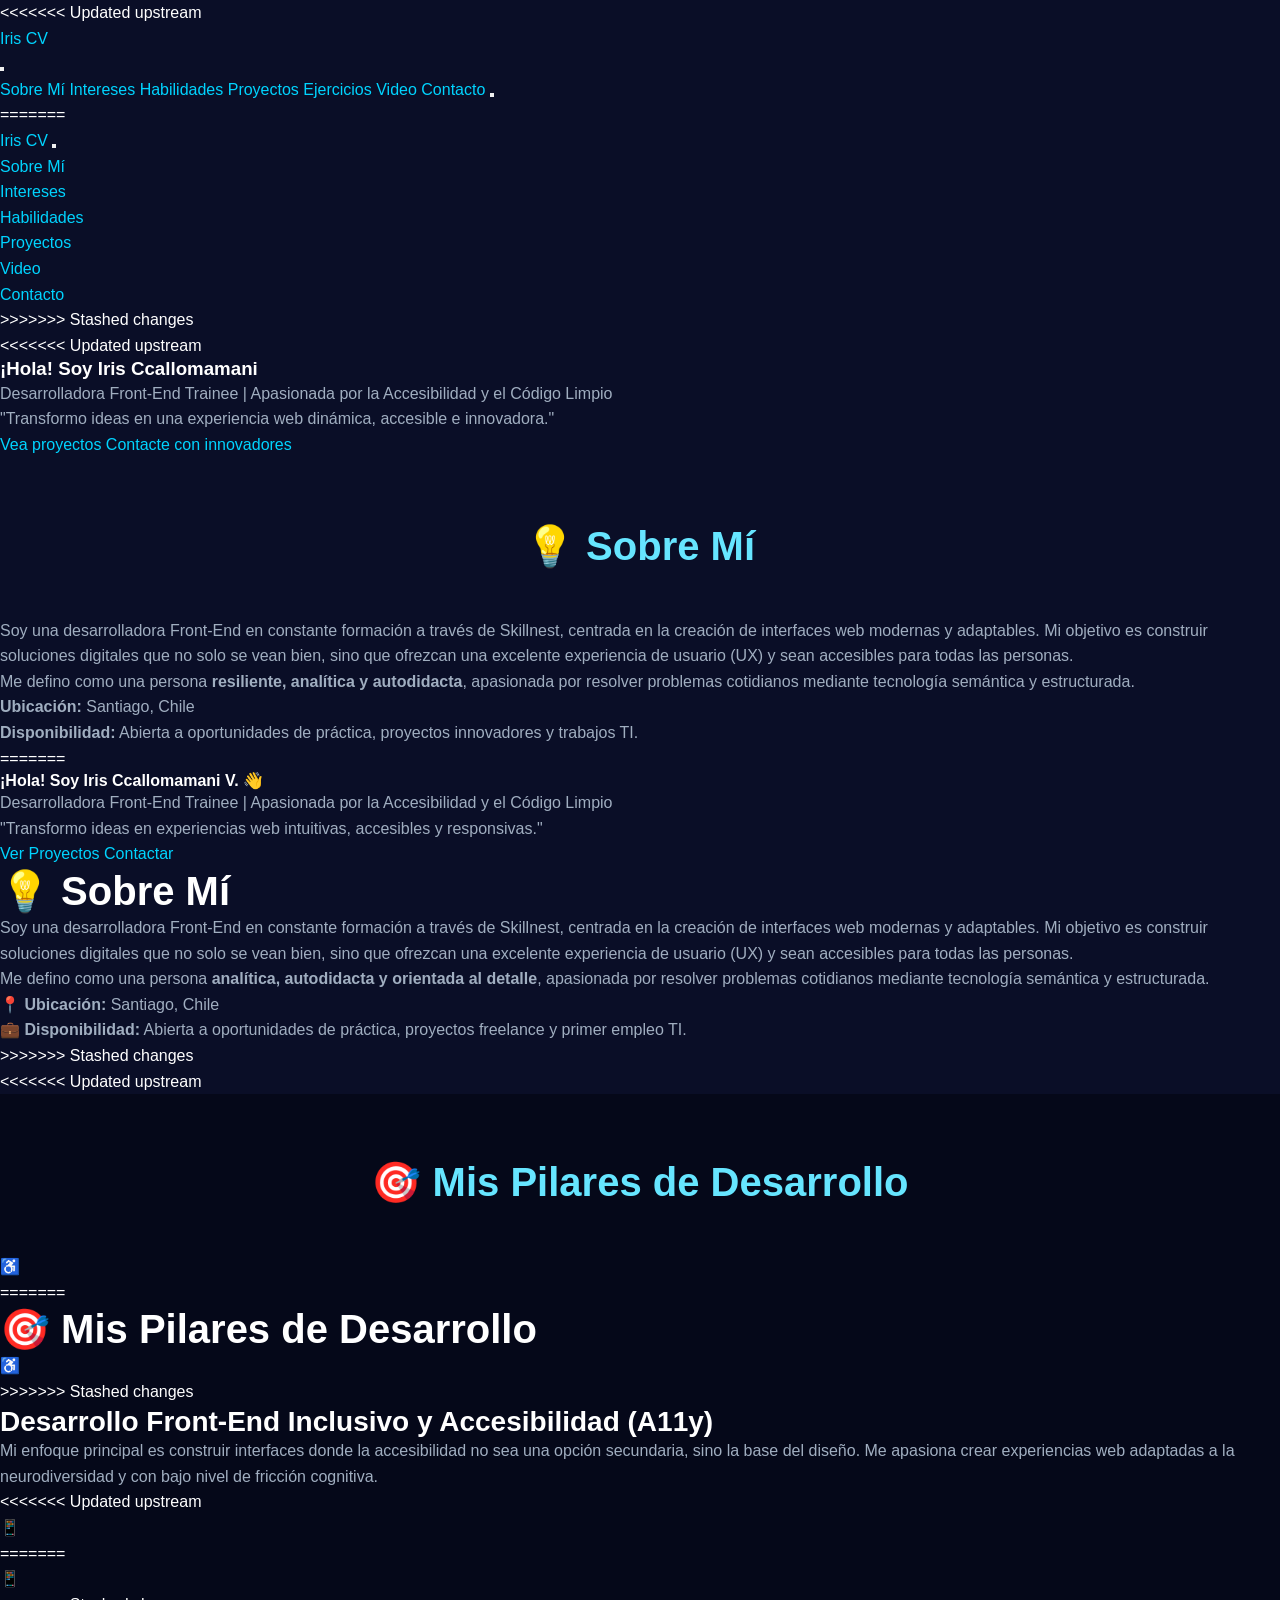
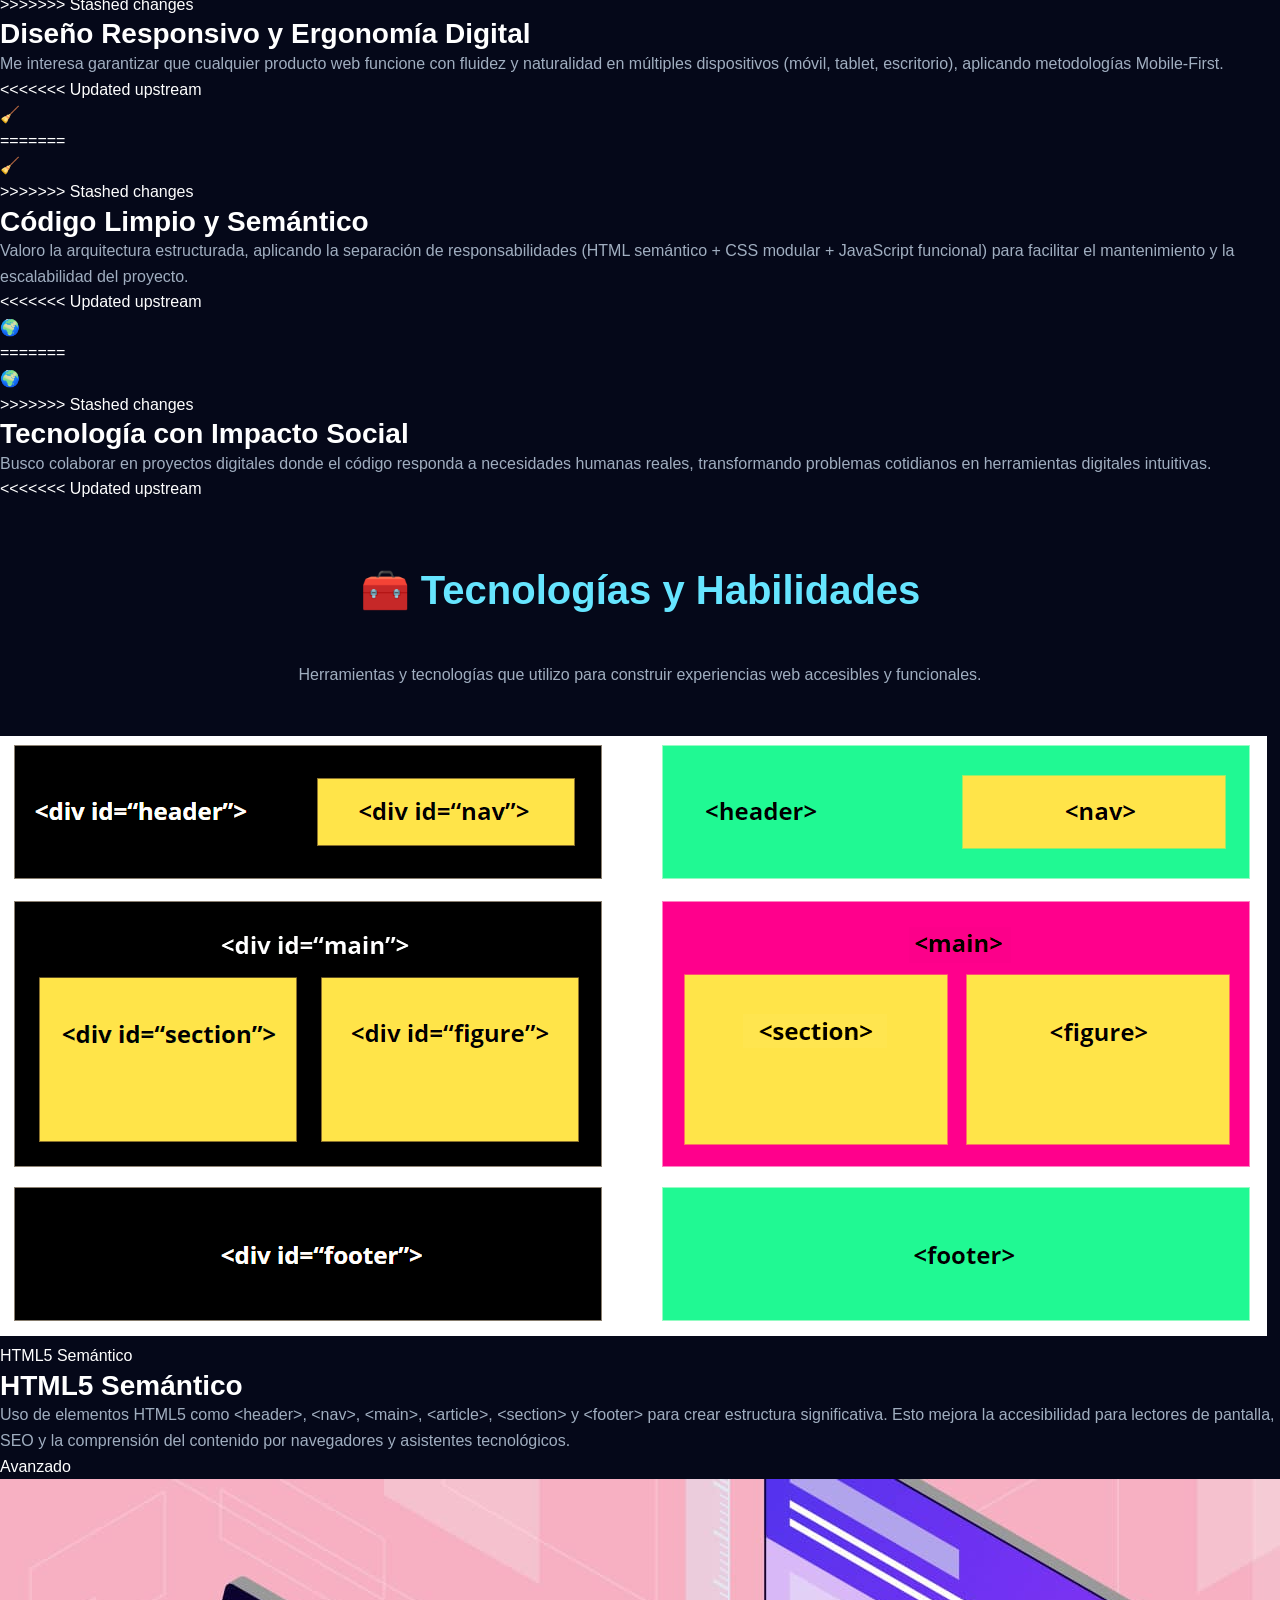
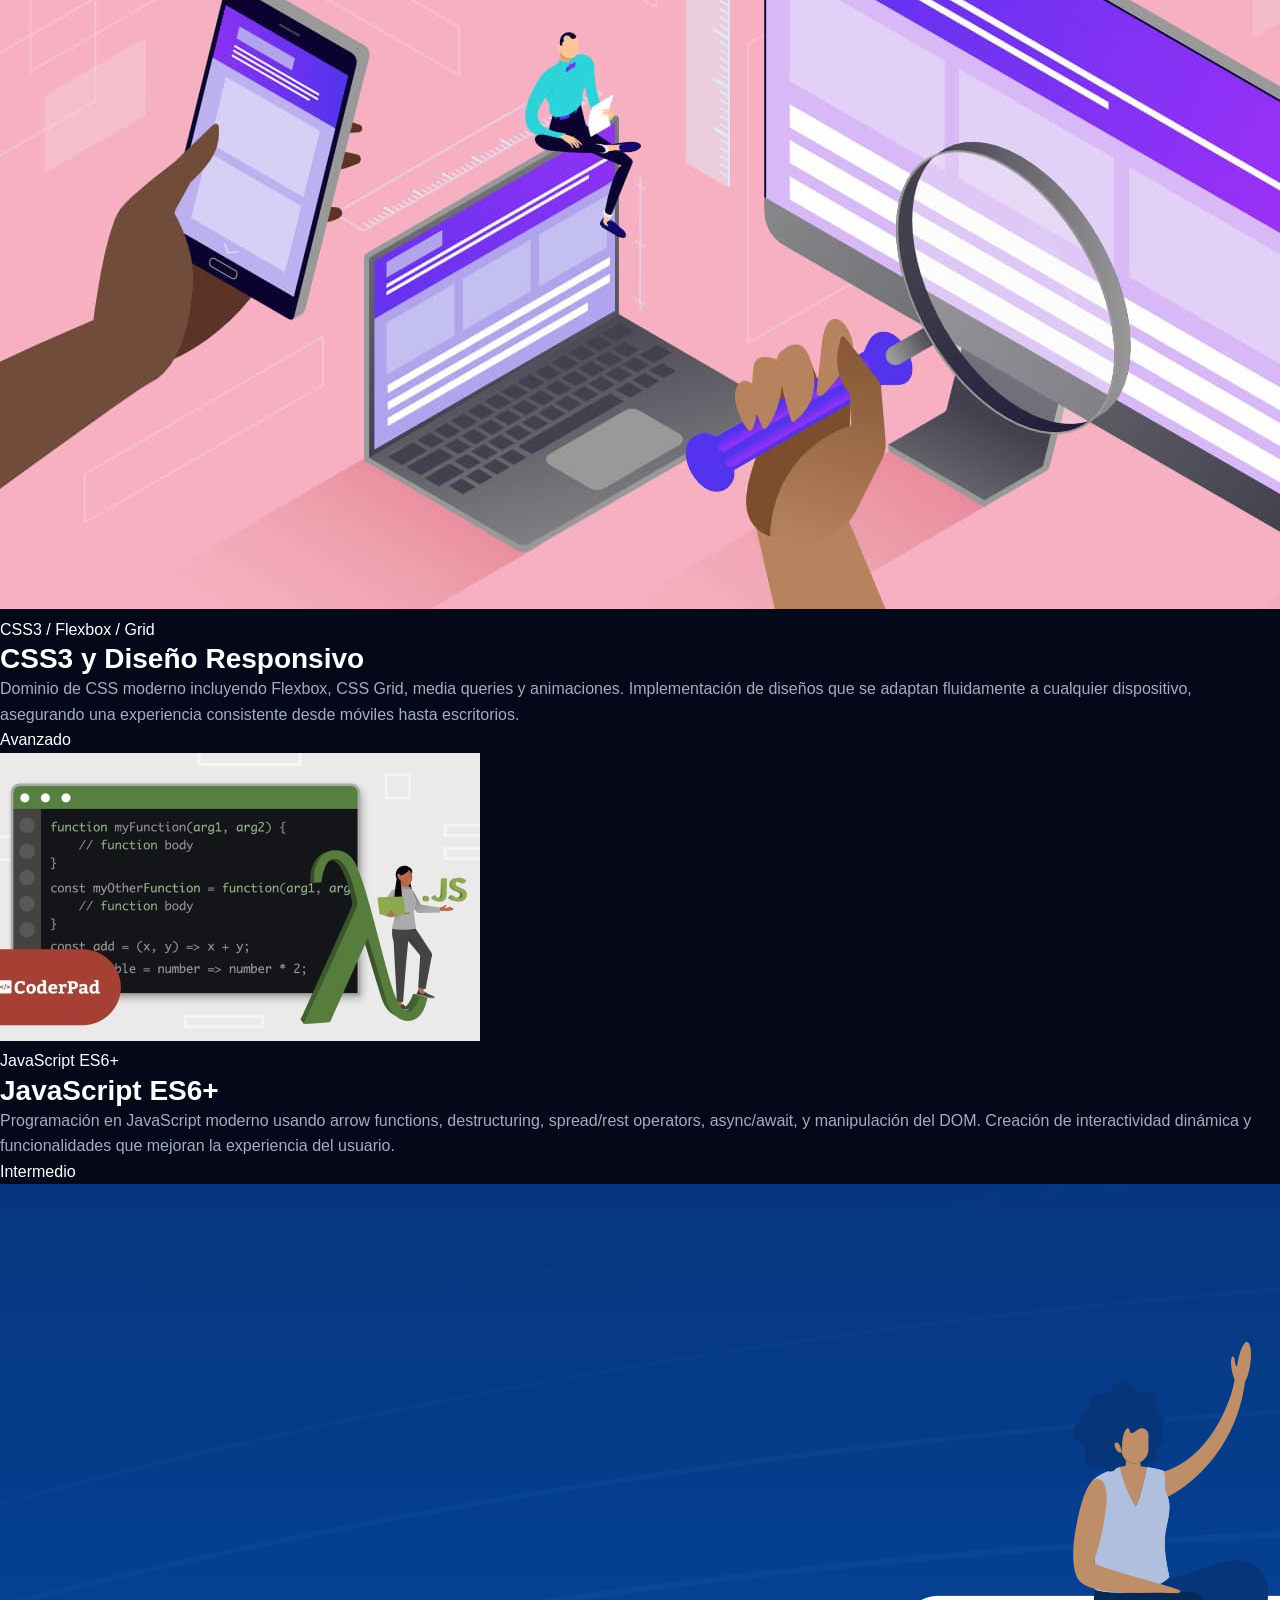
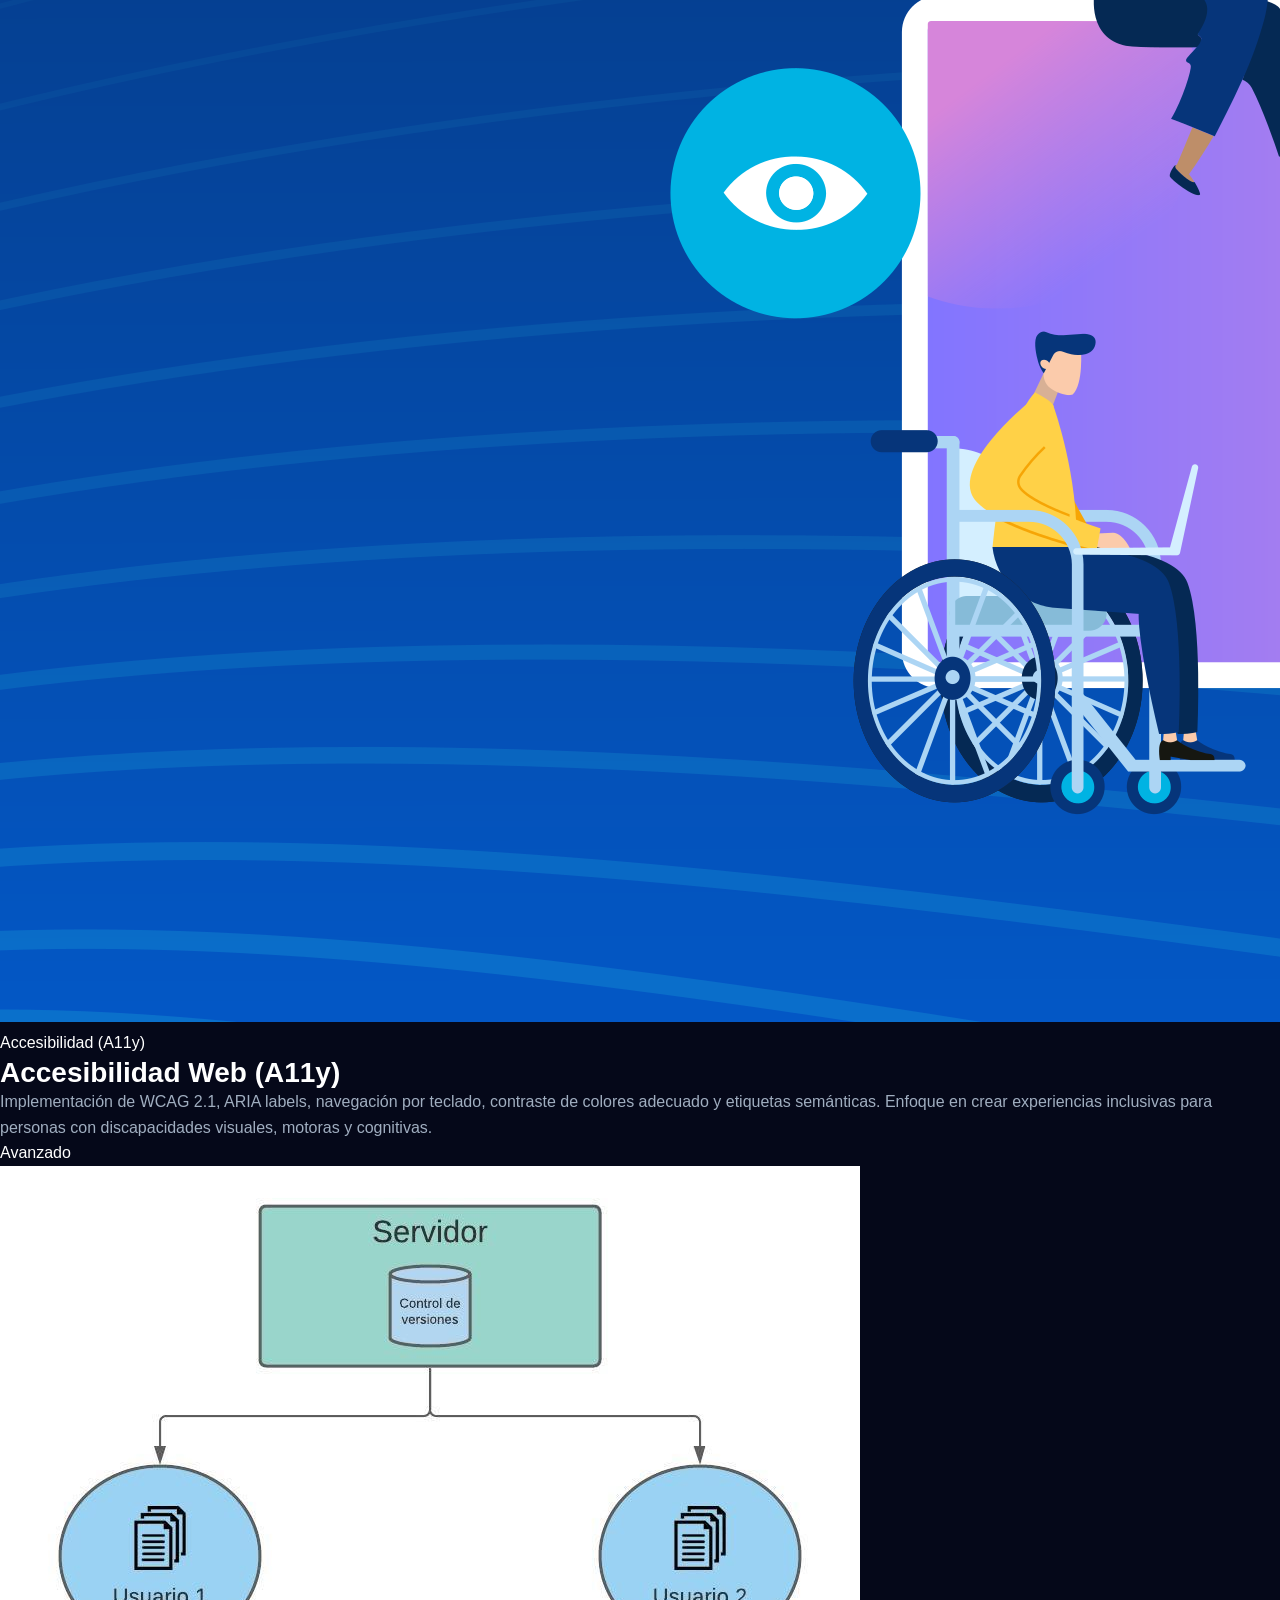
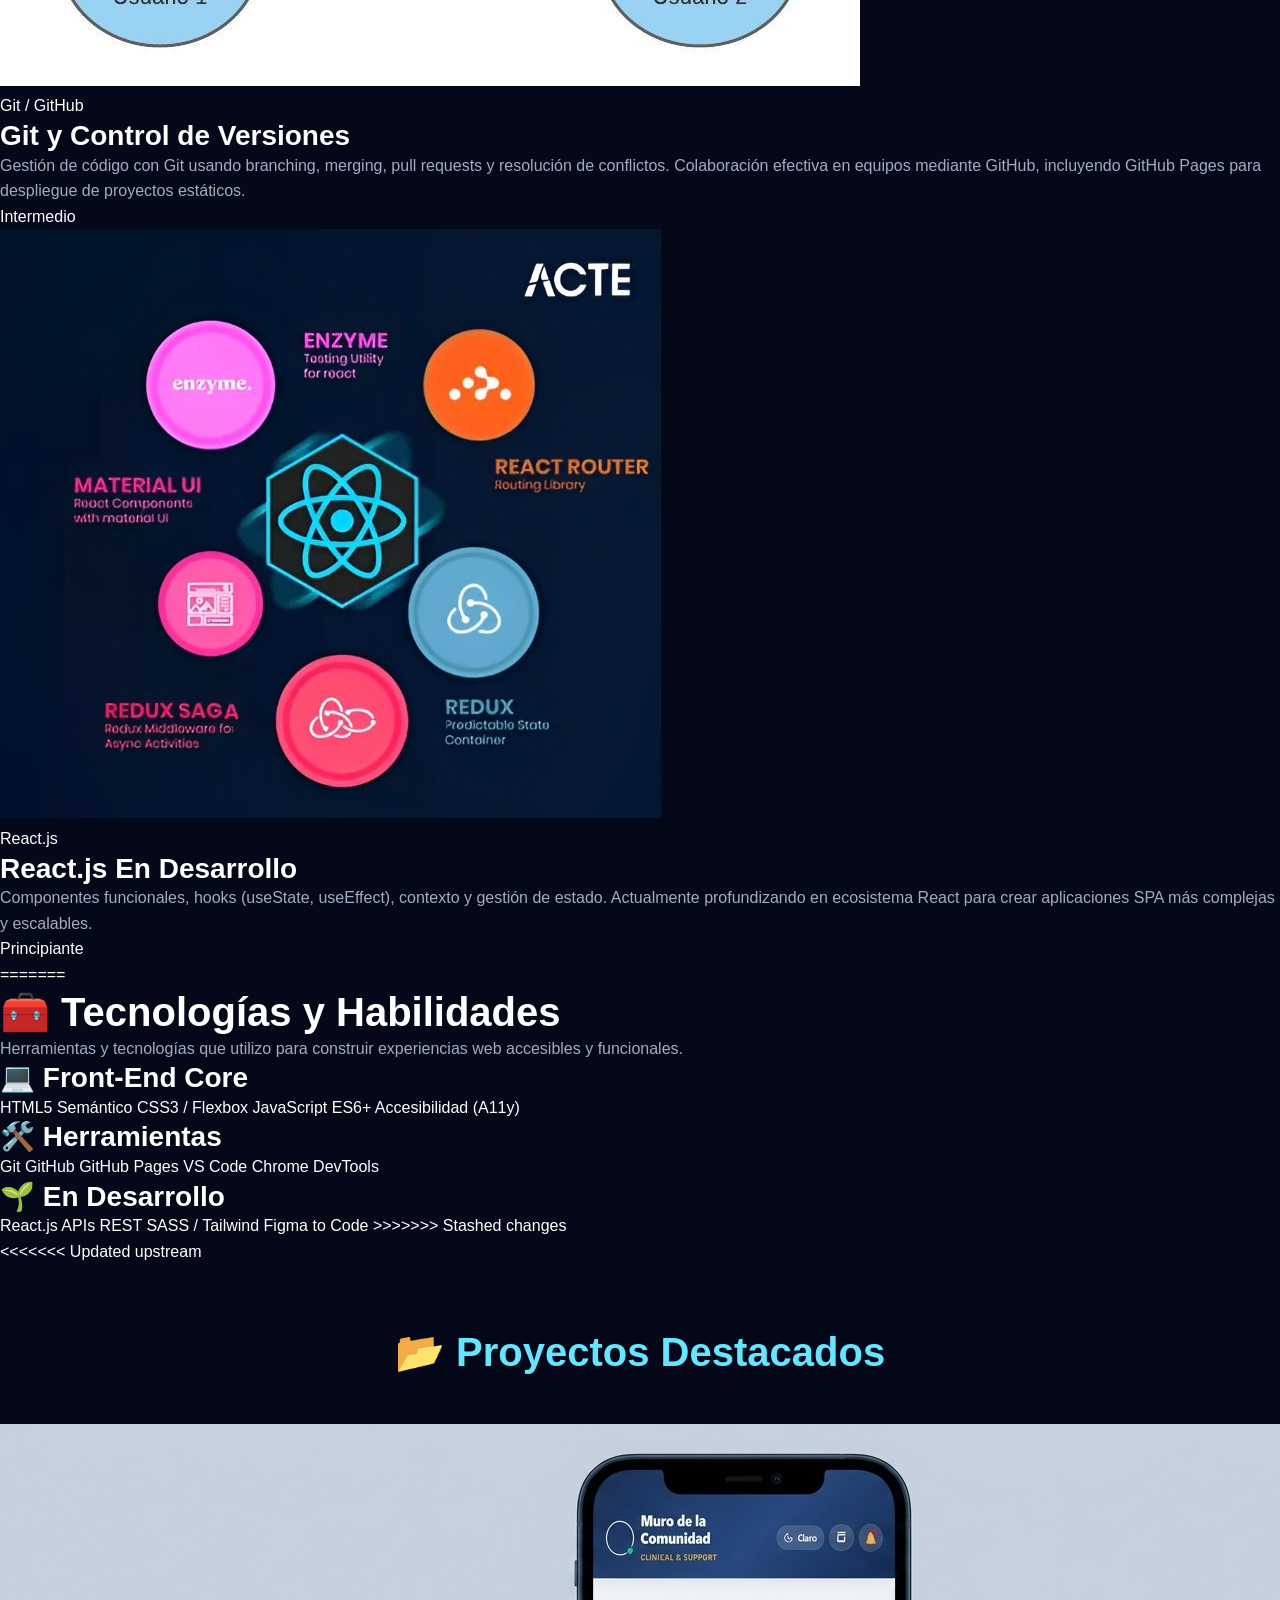
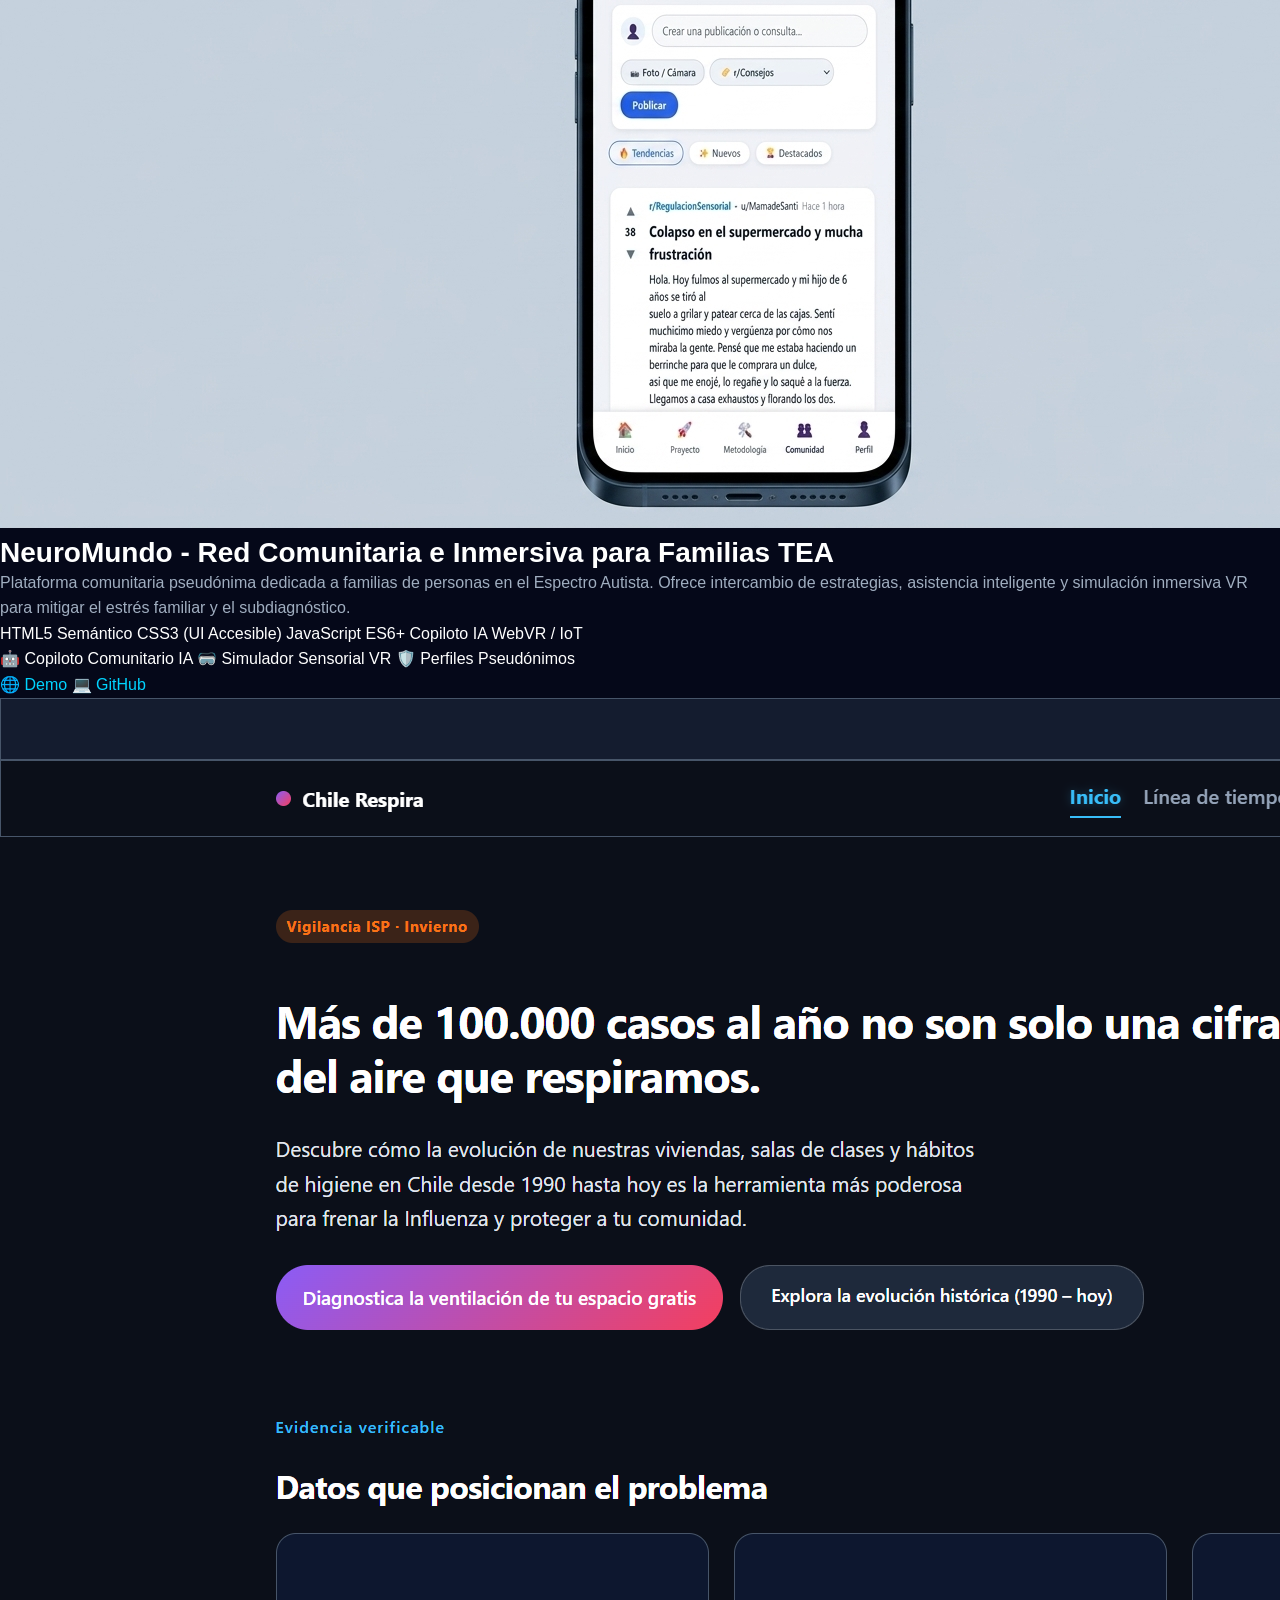
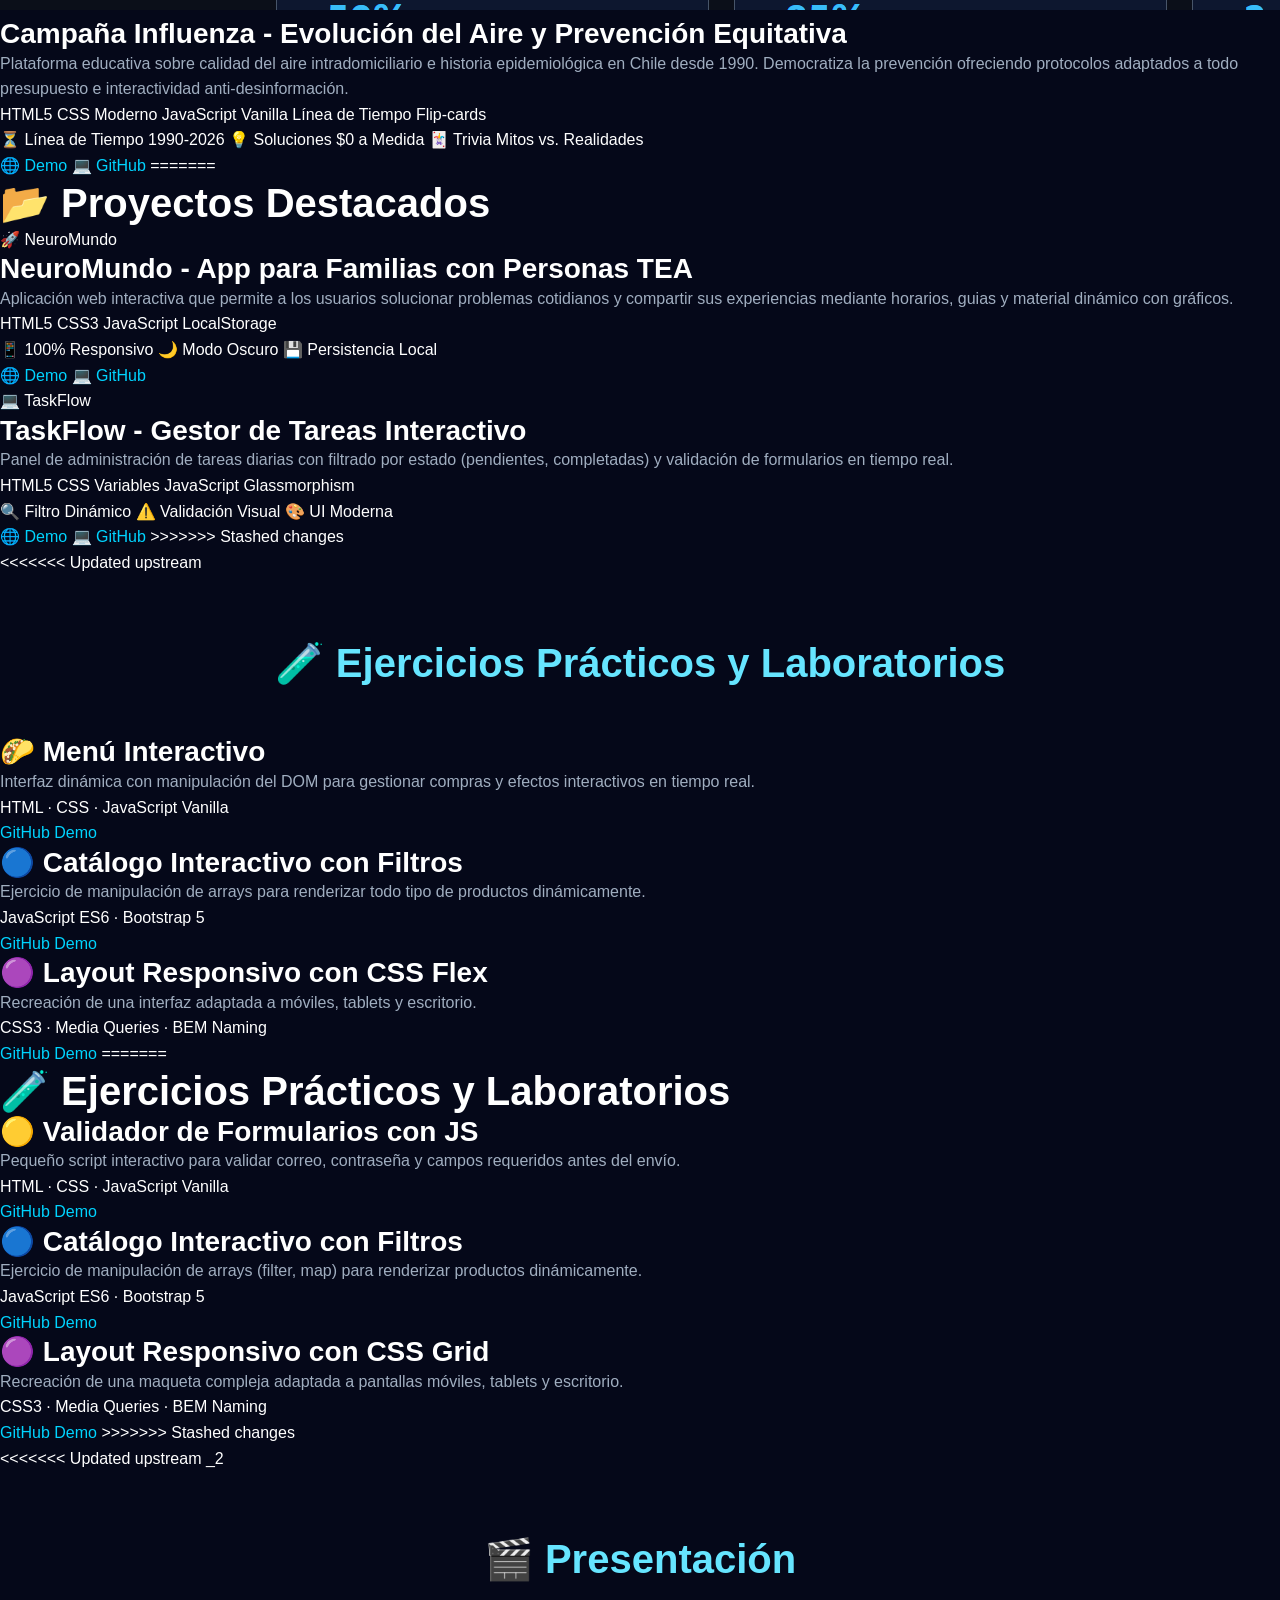
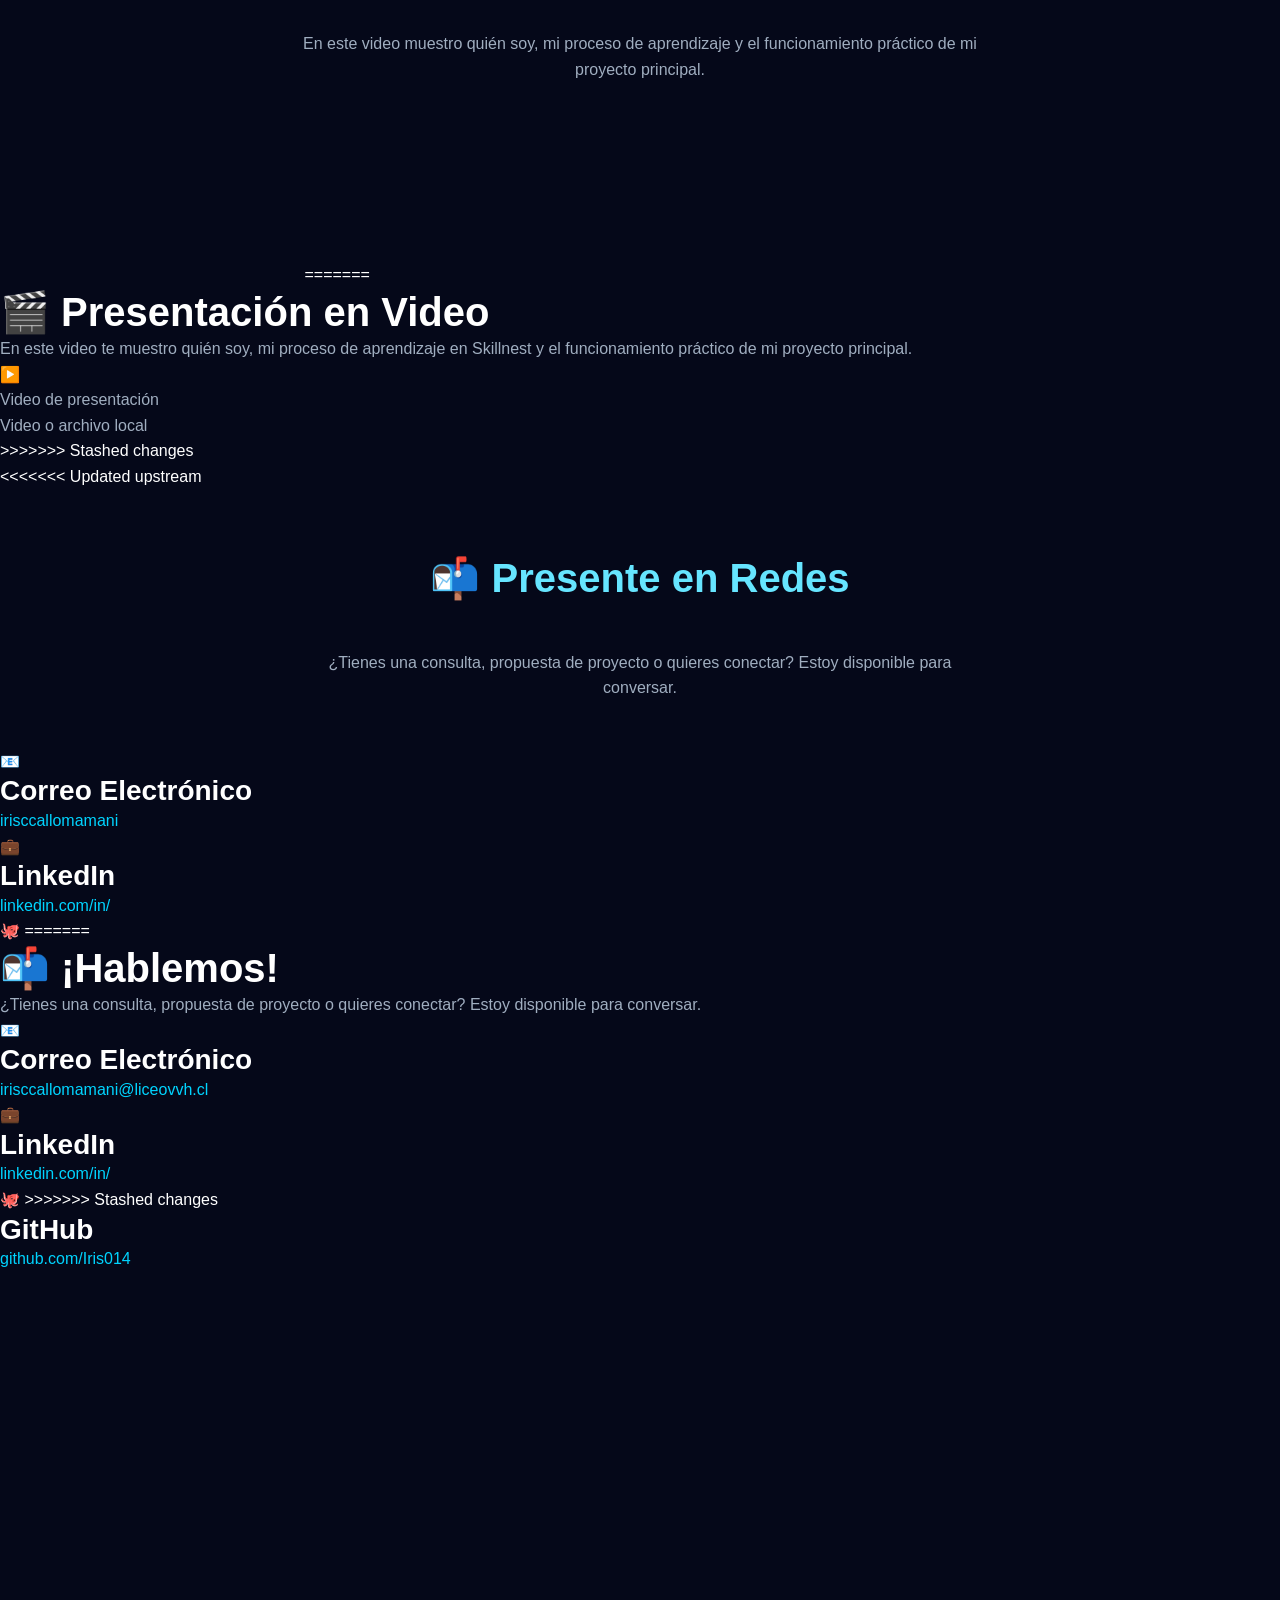
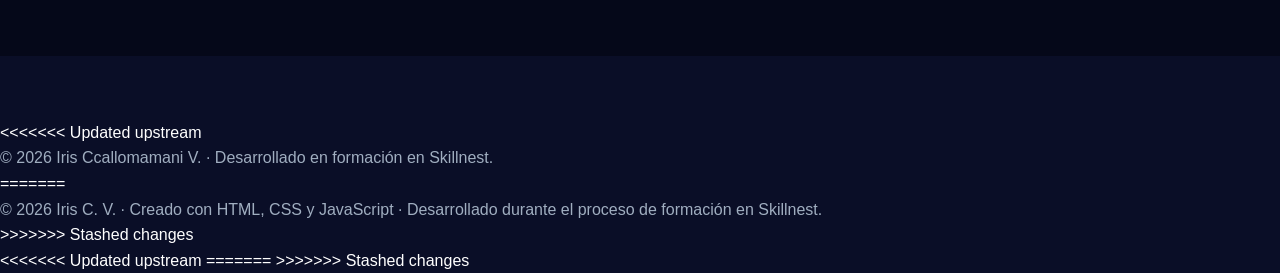
==== commit 4c61def1: "qqq" ====
--- a/index.html
+++ b/index.html
@@ -4,6 +4,7 @@
 <head>
     <meta charset="UTF-8">
     <meta name="viewport" content="width=device-width, initial-scale=1.0">
+<<<<<<< Updated upstream
     <meta name="author" content="Iris Ccallomamani V.">
     <title>Iris C. V.</title>
     <link rel="stylesheet" href="static/css/style.css">
@@ -39,10 +40,32 @@
                         </div>
                     </button>
                 </div>
+=======
+    <meta name="author" content="Iris C. V.">
+    <title>Iris C. V.</title>
+    <link rel="stylesheet" href="static/css/style.css">
+</head>
+<body data-sensory="estandar">
+    <header id="top">
+        <nav class="navbar">
+            <div class="nav-container">
+                <a href="#top" class="nav-logo">Iris CV</a>
+                <button class="nav-toggle" aria-label="Abrir menú" aria-controls="nav-menu" aria-expanded="false">
+                </button>
+                <ul class="nav-menu" id="nav-menu">
+                    <li><a href="#sobre-mi" class="nav-link">Sobre Mí</a></li>
+                    <li><a href="#intereses" class="nav-link">Intereses</a></li>
+                    <li><a href="#habilidades" class="nav-link">Habilidades</a></li>
+                    <li><a href="#proyectos" class="nav-link">Proyectos</a></li>
+                    <li><a href="#video" class="nav-link">Video</a></li>
+                    <li><a href="#contacto" class="nav-link">Contacto</a></li>
+                </ul>
+>>>>>>> Stashed changes
             </div>
         </nav>
     </header>
     <main>
+<<<<<<< Updated upstream
         <section id="inicio" class="hero-wrapper">
             <div class="hero-inner">
                 <h1 class="hero-main-title">
@@ -88,12 +111,44 @@
                             <p><strong>Ubicación:</strong> Santiago, Chile</p>
                             <p><strong>Disponibilidad:</strong> Abierta a oportunidades de práctica, proyectos
                                 innovadores y trabajos TI.</p>
-                        </div>
-                    </div>
-                </div>
-            </div>
-        </section>
-
+=======
+        <section id="hero" class="hero-section">
+            <div class="hero-content">
+                <h1 class="hero-title">
+                    ¡Hola! Soy <span class="gradient-text">Iris Ccallomamani V.</span> 👋
+                </h1>
+                <p class="hero-subtitle">Desarrolladora Front-End Trainee | Apasionada por la Accesibilidad y el Código Limpio</p>
+                <p class="hero-quote">"Transformo ideas en experiencias web intuitivas, accesibles y responsivas."</p>
+                <div class="hero-buttons">
+                    <a href="#proyectos" class="btn btn-primary">Ver Proyectos</a>
+                    <a href="#contacto" class="btn btn-secondary">Contactar</a>
+                </div>
+            </div>
+            <div class="hero-background">
+                <div class="gradient-blob blob-1"></div>
+                <div class="gradient-blob blob-2"></div>
+                <div class="gradient-blob blob-3"></div>
+            </div>
+        </section>
+
+        <section id="sobre-mi" class="section">
+            <div class="container">
+                <h2 class="section-title">💡 Sobre Mí</h2>
+                <div class="about-content">
+                    <div class="about-text">
+                        <p>Soy una desarrolladora Front-End en constante formación a través de Skillnest, centrada en la creación de interfaces web modernas y adaptables. Mi objetivo es construir soluciones digitales que no solo se vean bien, sino que ofrezcan una excelente experiencia de usuario (UX) y sean accesibles para todas las personas.</p>
+                        <p>Me defino como una persona <strong>analítica, autodidacta y orientada al detalle</strong>, apasionada por resolver problemas cotidianos mediante tecnología semántica y estructurada.</p>
+                        <div class="about-info">
+                            <p><strong>📍 Ubicación:</strong> Santiago, Chile</p>
+                            <p><strong>💼 Disponibilidad:</strong> Abierta a oportunidades de práctica, proyectos freelance y primer empleo TI.</p>
+>>>>>>> Stashed changes
+                        </div>
+                    </div>
+                </div>
+            </div>
+        </section>
+
+<<<<<<< Updated upstream
         <section id="intereses" class="site-section section-themed-dark">
             <div class="layout-container">
                 <h2 class="heading-primary">
@@ -111,29 +166,52 @@
                 <div class="grid-intereses">
                     <div class="interest-item-card">
                         <div class="interest-card-icon">♿</div>
+=======
+        <section id="intereses" class="section section-dark">
+            <div class="container">
+                <h2 class="section-title">🎯 Mis Pilares de Desarrollo</h2>
+                <div class="interests-grid">
+                    <div class="interest-card">
+                        <div class="interest-icon">♿</div>
+>>>>>>> Stashed changes
                         <h3>Desarrollo Front-End Inclusivo y Accesibilidad (A11y)</h3>
                         <p>Mi enfoque principal es construir interfaces donde la accesibilidad no sea una opción
                             secundaria, sino la base del diseño. Me apasiona crear experiencias web adaptadas a la
                             neurodiversidad y con bajo nivel de fricción cognitiva.</p>
                     </div>
+<<<<<<< Updated upstream
 
                     <div class="interest-item-card">
                         <div class="interest-card-icon">📱</div>
+=======
+                    <div class="interest-card">
+                        <div class="interest-icon">📱</div>
+>>>>>>> Stashed changes
                         <h3>Diseño Responsivo y Ergonomía Digital</h3>
                         <p>Me interesa garantizar que cualquier producto web funcione con fluidez y naturalidad en
                             múltiples dispositivos (móvil, tablet, escritorio), aplicando metodologías Mobile-First.</p>
                     </div>
+<<<<<<< Updated upstream
 
                     <div class="interest-item-card">
                         <div class="interest-card-icon">🧹</div>
+=======
+                    <div class="interest-card">
+                        <div class="interest-icon">🧹</div>
+>>>>>>> Stashed changes
                         <h3>Código Limpio y Semántico</h3>
                         <p>Valoro la arquitectura estructurada, aplicando la separación de responsabilidades (HTML
                             semántico + CSS modular + JavaScript funcional) para facilitar el mantenimiento y la
                             escalabilidad del proyecto.</p>
                     </div>
+<<<<<<< Updated upstream
 
                     <div class="interest-item-card">
                         <div class="interest-card-icon">🌍</div>
+=======
+                    <div class="interest-card">
+                        <div class="interest-icon">🌍</div>
+>>>>>>> Stashed changes
                         <h3>Tecnología con Impacto Social</h3>
                         <p>Busco colaborar en proyectos digitales donde el código responda a necesidades humanas reales,
                             transformando problemas cotidianos en herramientas digitales intuitivas.</p>
@@ -142,6 +220,7 @@
             </div>
         </section>
 
+<<<<<<< Updated upstream
         <section id="habilidades" class="site-section">
             <div class="layout-container">
                 <h2 class="heading-primary">
@@ -272,12 +351,49 @@
                                 <span class="skill-level-indicator"></span>
                                 <span class="skill-level-text">Principiante</span>
                             </div>
-                        </div>
-                    </div>
-                </div>
-            </div>
-        </section>
-
+=======
+        <section id="habilidades" class="section">
+            <div class="container">
+                <h2 class="section-title">🧰 Tecnologías y Habilidades</h2>
+                <p class="section-subtitle">Herramientas y tecnologías que utilizo para construir experiencias web accesibles y funcionales.</p>
+                
+                <div class="skills-grid">
+                    <div class="skill-card">
+                        <h3 class="skill-card-title">💻 Front-End Core</h3>
+                        <div class="skill-badges">
+                            <span class="badge badge-primary">HTML5 Semántico</span>
+                            <span class="badge badge-primary">CSS3 / Flexbox</span>
+                            <span class="badge badge-primary">JavaScript ES6+</span>
+                            <span class="badge badge-primary">Accesibilidad (A11y)</span>
+                        </div>
+                    </div>
+
+                    <div class="skill-card">
+                        <h3 class="skill-card-title">🛠️ Herramientas</h3>
+                        <div class="skill-badges">
+                            <span class="badge badge-secondary">Git</span>
+                            <span class="badge badge-secondary">GitHub</span>
+                            <span class="badge badge-secondary">GitHub Pages</span>
+                            <span class="badge badge-secondary">VS Code</span>
+                            <span class="badge badge-secondary">Chrome DevTools</span>
+                        </div>
+                    </div>
+
+                    <div class="skill-card skill-card-learning">
+                        <h3 class="skill-card-title">🌱 En Desarrollo</h3>
+                        <div class="skill-badges">
+                            <span class="badge badge-success">React.js</span>
+                            <span class="badge badge-success">APIs REST</span>
+                            <span class="badge badge-success">SASS / Tailwind</span>
+                            <span class="badge badge-success">Figma to Code</span>
+>>>>>>> Stashed changes
+                        </div>
+                    </div>
+                </div>
+            </div>
+        </section>
+
+<<<<<<< Updated upstream
         <section id="proyectos" class="site-section section-themed-dark">
             <div class="layout-container">
                 <h2 class="heading-primary">
@@ -347,13 +463,66 @@
                                     target="_blank">🌐 Demo</a>
                                 <a href="https://github.com/Iris014/Prevencion-De-LaInfluenza" class="ui-btn-link"
                                     target="_blank">💻 GitHub</a>
-                            </div>
-                        </div>
-                    </div>
-                </div>
-            </div>
-        </section>
-
+=======
+        <section id="proyectos" class="section section-dark">
+            <div class="container">
+                <h2 class="section-title">📂 Proyectos Destacados</h2>
+                <div class="projects-grid">
+                    <div class="project-card">
+                        <div class="project-image">
+                            <div class="project-placeholder">🚀 NeuroMundo</div>
+                        </div>
+                        <div class="project-content">
+                            <h3>NeuroMundo - App para Familias con Personas TEA</h3>
+                            <p>Aplicación web interactiva que permite a los usuarios solucionar problemas cotidianos y compartir sus experiencias mediante horarios, guias y material dinámico con gráficos. </p>
+                            <div class="project-tech">
+                                <span class="tech-tag">HTML5</span>
+                                <span class="tech-tag">CSS3</span>
+                                <span class="tech-tag">JavaScript</span>
+                                <span class="tech-tag">LocalStorage</span>
+                            </div>
+                            <div class="project-features">
+                                <span>📱 100% Responsivo</span>
+                                <span>🌙 Modo Oscuro</span>
+                                <span>💾 Persistencia Local</span>
+                            </div>
+                            <div class="project-links">
+                                <a href="https://iris014.github.io/App-Neuro-Mundo/" class="btn-link" target="_blank">🌐 Demo</a>
+                                <a href="https://github.com/Iris014/App-Neuro-Mundo" class="btn-link" target="_blank">💻 GitHub</a>
+                            </div>
+                        </div>
+                    </div>
+
+                    <div class="project-card">
+                        <div class="project-image">
+                            <div class="project-placeholder">💻 TaskFlow</div>
+                        </div>
+                        <div class="project-content">
+                            <h3>TaskFlow - Gestor de Tareas Interactivo</h3>
+                            <p>Panel de administración de tareas diarias con filtrado por estado (pendientes, completadas) y validación de formularios en tiempo real.</p>
+                            <div class="project-tech">
+                                <span class="tech-tag">HTML5</span>
+                                <span class="tech-tag">CSS Variables</span>
+                                <span class="tech-tag">JavaScript</span>
+                                <span class="tech-tag">Glassmorphism</span>
+                            </div>
+                            <div class="project-features">
+                                <span>🔍 Filtro Dinámico</span>
+                                <span>⚠️ Validación Visual</span>
+                                <span>🎨 UI Moderna</span>
+                            </div>
+                            <div class="project-links">
+                                <a href="#" class="btn-link" target="_blank">🌐 Demo</a>
+                                <a href="#" class="btn-link" target="_blank">💻 GitHub</a>
+>>>>>>> Stashed changes
+                            </div>
+                        </div>
+                    </div>
+                </div>
+            </div>
+        </section>
+
+<<<<<<< Updated upstream
         <section id="ejercicios" class="site-section">
             <div class="layout-container">
                 <h2 class="heading-primary">
@@ -408,11 +577,51 @@
                                 target="_blank">GitHub</a>
                             <a href="https://iris014.github.io/microsoft_sitio-web/" class="ui-btn-link-sm"
                                 target="_blank">Demo</a>
-                        </div>
-                    </div>
-                </div>
-            </div>
-        </section>
+=======
+        <section id="tareas" class="section">
+            <div class="container">
+                <h2 class="section-title">🧪 Ejercicios Prácticos y Laboratorios</h2>
+                <div class="mini-projects-grid">
+                    <div class="mini-project-card">
+                        <h3>🟡 Validador de Formularios con JS</h3>
+                        <p>Pequeño script interactivo para validar correo, contraseña y campos requeridos antes del envío.</p>
+                        <div class="mini-project-tech">
+                            <span>HTML</span> · <span>CSS</span> · <span>JavaScript Vanilla</span>
+                        </div>
+                        <div class="mini-project-links">
+                            <a href="#" class="btn-link-mini">GitHub</a>
+                            <a href="#" class="btn-link-mini">Demo</a>
+                        </div>
+                    </div>
+
+                    <div class="mini-project-card">
+                        <h3>🔵 Catálogo Interactivo con Filtros</h3>
+                        <p>Ejercicio de manipulación de arrays (filter, map) para renderizar productos dinámicamente.</p>
+                        <div class="mini-project-tech">
+                            <span>JavaScript ES6</span> · <span>Bootstrap 5</span>
+                        </div>
+                        <div class="mini-project-links">
+                            <a href="#" class="btn-link-mini">GitHub</a>
+                            <a href="#" class="btn-link-mini">Demo</a>
+                        </div>
+                    </div>
+
+                    <div class="mini-project-card">
+                        <h3>🟣 Layout Responsivo con CSS Grid</h3>
+                        <p>Recreación de una maqueta compleja adaptada a pantallas móviles, tablets y escritorio.</p>
+                        <div class="mini-project-tech">
+                            <span>CSS3</span> · <span>Media Queries</span> · <span>BEM Naming</span>
+                        </div>
+                        <div class="mini-project-links">
+                            <a href="#" class="btn-link-mini">GitHub</a>
+                            <a href="#" class="btn-link-mini">Demo</a>
+>>>>>>> Stashed changes
+                        </div>
+                    </div>
+                </div>
+            </div>
+        </section>
+<<<<<<< Updated upstream
 _2
         <section id="video" class="site-section section-themed-dark">
             <div class="layout-container">
@@ -427,10 +636,24 @@
                     y el funcionamiento práctico de mi proyecto principal.</p>
                 <div class="video-wrapper">
                     <video src="static/videos/prresentación-desarrollo.mp4" autoplay loop muted></video>
-                </div>
-            </div>
-        </section>
-
+=======
+
+        <section id="video" class="section section-dark">
+            <div class="container">
+                <h2 class="section-title">🎬 Presentación en Video</h2>
+                <p class="section-subtitle">En este video te muestro quién soy, mi proceso de aprendizaje en Skillnest y el funcionamiento práctico de mi proyecto principal.</p>
+                <div class="video-container">
+                    <div class="video-placeholder">
+                        <div class="video-icon">▶️</div>
+                        <p>Video de presentación</p>
+                        <p class="video-note">Video o archivo local</p>
+                    </div>
+>>>>>>> Stashed changes
+                </div>
+            </div>
+        </section>
+
+<<<<<<< Updated upstream
         <section id="contacto" class="site-section">
             <div class="layout-container">
                 <h2 class="heading-primary">
@@ -463,6 +686,30 @@
                         </div>
                         <div class="contact-card">
                             <span class="contact-card-icon">🐙</span>
+=======
+        <section id="contacto" class="section">
+            <div class="container">
+                <h2 class="section-title">📬 ¡Hablemos!</h2>
+                <p class="section-subtitle">¿Tienes una consulta, propuesta de proyecto o quieres conectar? Estoy disponible para conversar.</p>
+                <div class="contact-content">
+                    <div class="contact-info">
+                        <div class="contact-item">
+                            <span class="contact-icon">📧</span>
+                            <div>
+                                <h3>Correo Electrónico</h3>
+                                <a href="#">irisccallomamani@liceovvh.cl</a>
+                            </div>
+                        </div>
+                        <div class="contact-item">
+                            <span class="contact-icon">💼</span>
+                            <div>
+                                <h3>LinkedIn</h3>
+                                <a href="https://www.linkedin.com/in/tu-perfil" target="_blank">linkedin.com/in/</a>
+                            </div>
+                        </div>
+                        <div class="contact-item">
+                            <span class="contact-icon">🐙</span>
+>>>>>>> Stashed changes
                             <div>
                                 <h3>GitHub</h3>
                                 <a href="https://github.com/Iris014" target="_blank">github.com/Iris014</a>
@@ -474,13 +721,23 @@
         </section>
     </main>
 
+<<<<<<< Updated upstream
     <footer class="site-footer">
         <div class="layout-container">
             <p>© 2026 Iris Ccallomamani V. · Desarrollado en formación en
                 Skillnest.</p>
+=======
+    <footer class="footer">
+        <div class="container">
+            <p>© 2026 Iris C. V. · Creado con HTML, CSS y JavaScript · Desarrollado durante el proceso de formación en Skillnest.</p>
+>>>>>>> Stashed changes
         </div>
     </footer>
     <script src="static/js/script.js"></script>
 </body>
-
-</html>+<<<<<<< Updated upstream
+
+</html>
+=======
+</html>
+>>>>>>> Stashed changes
--- a/static/css/style.css
+++ b/static/css/style.css
@@ -1,6 +1,7 @@
 * {
     margin: 0px;
     padding: 0px;
+<<<<<<< Updated upstream
     box-sizing: border-box;
 }
 
@@ -37,11 +38,104 @@
 h4,
 h5,
 h6 {
+=======
+    box-sizing: border-box;
+}
+
+:root {
+    /* Primary Colors - Cyan/Blue */
+    --primary: #00d4ff;
+    --primary-dark: #0099cc;
+    --primary-light: #66e5ff;
+    
+    /* Secondary Colors - Purple/Fuchsia */
+    --secondary: #b829dd;
+    --secondary-dark: #8b1fa8;
+    --secondary-light: #d65ef0;
+    
+    /* Dark Theme Colors */
+    --bg-dark: #0a0e27;
+    --bg-darker: #050819;
+    --bg-card: #121833;
+    --bg-card-hover: #1a2347;
+    
+    /* Text Colors */
+    --text-primary: #ffffff;
+    --text-secondary: #a0aec0;
+    --text-muted: #718096;
+    
+    /* Gradient Definitions */
+    --gradient-primary: linear-gradient(135deg, var(--primary) 0%, var(--secondary) 100%);
+    --gradient-text: linear-gradient(135deg, var(--primary-light) 0%, var(--secondary-light) 100%);
+    --gradient-bg: linear-gradient(135deg, var(--bg-dark) 0%, var(--bg-darker) 100%);
+    
+    /* Spacing */
+    --spacing-xs: 0.5rem;
+    --spacing-sm: 1rem;
+    --spacing-md: 1.5rem;
+    --spacing-lg: 2rem;
+    --spacing-xl: 3rem;
+    --spacing-2xl: 4rem;
+    
+    /* Border Radius */
+    --radius-sm: 0.5rem;
+    --radius-md: 1rem;
+    --radius-lg: 1.5rem;
+    --radius-xl: 2rem;
+    
+    /* Shadows */
+    --shadow-sm: 0 2px 4px rgba(0, 0, 0, 0.1);
+    --shadow-md: 0 4px 6px rgba(0, 0, 0, 0.2);
+    --shadow-lg: 0 10px 25px rgba(0, 0, 0, 0.3);
+    --shadow-glow: 0 0 20px rgba(0, 212, 255, 0.3);
+    
+    /* Transitions */
+    --transition-fast: 0.2s ease;
+    --transition-normal: 0.3s ease;
+    --transition-slow: 0.5s ease;
+}
+
+* {
+    margin: 0;
+    padding: 0;
+    box-sizing: border-box;
+}
+
+html {
+    scroll-behavior: smooth;
+    font-size: 16px;
+}
+
+body {
+    font-family: -apple-system, BlinkMacSystemFont, 'Segoe UI', Roboto, Oxygen, Ubuntu, Cantarell, sans-serif;
+    background: var(--bg-dark);
+    color: var(--text-primary);
+    line-height: 1.6;
+    overflow-x: hidden;
+}
+
+body[data-sensory="calm"] {
+    filter: contrast(0.95) saturate(0.85);
+}
+
+body[data-sensory="high-contrast"] {
+    filter: contrast(1.1) saturate(1.2);
+}
+
+*:focus-visible {
+    outline: 3px solid var(--primary);
+    outline-offset: 2px;
+}
+
+h1, h2, h3, h4, h5, h6 {
+    font-family: -apple-system, BlinkMacSystemFont, 'Segoe UI', Roboto, Oxygen, Ubuntu, Cantarell, sans-serif;
+>>>>>>> Stashed changes
     font-weight: 700;
     line-height: 1.2;
 }
 
 h1 {
+<<<<<<< Updated upstream
     font-size: 3rem;
 }
 
@@ -51,23 +145,43 @@
 
 h3 {
     font-size: 1.75rem;
+=======
+    font-size: clamp(2rem, 5vw, 3.5rem);
+}
+
+h2 {
+    font-size: clamp(1.75rem, 4vw, 2.5rem);
+}
+
+h3 {
+    font-size: clamp(1.25rem, 3vw, 1.75rem);
+>>>>>>> Stashed changes
 }
 
 p {
     color: var(--text-secondary);
+<<<<<<< Updated upstream
     margin-bottom: 1.5rem;
+=======
+    margin-bottom: var(--spacing-md);
+>>>>>>> Stashed changes
 }
 
 a {
     color: var(--primary);
     text-decoration: none;
+<<<<<<< Updated upstream
     transition: color 0.2s ease;
+=======
+    transition: color var(--transition-fast);
+>>>>>>> Stashed changes
 }
 
 a:hover {
     color: var(--primary-light);
 }
 
+<<<<<<< Updated upstream
 .layout-container {
     max-width: 1200px;
     margin: 0 auto;
@@ -92,6 +206,35 @@
     text-align: center;
     max-width: 700px;
     margin: 0 auto 3rem;
+=======
+.container {
+    max-width: 1200px;
+    margin: 0 auto;
+    padding: 0 var(--spacing-lg);
+}
+
+.section {
+    padding: var(--spacing-2xl) 0;
+}
+
+.section-dark {
+    background: var(--bg-darker);
+}
+
+.section-title {
+    text-align: center;
+    margin-bottom: var(--spacing-xl);
+    background: var(--gradient-text);
+    -webkit-background-clip: text;
+    -webkit-text-fill-color: transparent;
+    background-clip: text;
+}
+
+.section-subtitle {
+    text-align: center;
+    max-width: 700px;
+    margin: 0 auto var(--spacing-xl);
+>>>>>>> Stashed changes
     font-size: 1.1rem;
 }
 
@@ -102,6 +245,7 @@
     right: 0;
     z-index: 1000;
     background: rgba(10, 14, 39, 0.95);
+<<<<<<< Updated upstream
     box-shadow: 0 1px 0 rgba(0, 212, 255, 0.1);
 }
 
@@ -113,11 +257,26 @@
     max-width: 1200px;
     margin: 0 auto;
     padding: 0 2rem;
+=======
+    backdrop-filter: blur(10px);
+    border-bottom: 1px solid rgba(0, 212, 255, 0.1);
+}
+
+.navbar {
+    padding: var(--spacing-md) 0;
+}
+
+.nav-container {
+    max-width: 1200px;
+    margin: 0 auto;
+    padding: 0 var(--spacing-lg);
+>>>>>>> Stashed changes
     display: flex;
     justify-content: space-between;
     align-items: center;
 }
 
+<<<<<<< Updated upstream
 .site-logo {
     font-family: -apple-system, BlinkMacSystemFont, 'Segoe UI', Roboto, Oxygen, Ubuntu, Cantarell, sans-serif;
     font-size: 1.5rem;
@@ -148,12 +307,58 @@
 }
 
 .menu-toggler {
+=======
+.nav-logo {
+    font-family: -apple-system, BlinkMacSystemFont, 'Segoe UI', Roboto, Oxygen, Ubuntu, Cantarell, sans-serif;
+    font-size: 1.5rem;
+    font-weight: 700;
+    background: var(--gradient-text);
+    -webkit-background-clip: text;
+    -webkit-text-fill-color: transparent;
+    background-clip: text;
+}
+
+.nav-menu {
+    display: flex;
+    list-style: none;
+    gap: var(--spacing-lg);
+}
+
+.nav-link {
+    color: var(--text-secondary);
+    font-weight: 500;
+    position: relative;
+    padding: var(--spacing-xs) 0;
+}
+
+.nav-link::after {
+    content: '';
+    position: absolute;
+    bottom: 0;
+    left: 0;
+    width: 0;
+    height: 2px;
+    background: var(--gradient-primary);
+    transition: width var(--transition-normal);
+}
+
+.nav-link:hover {
+    color: var(--text-primary);
+}
+
+.nav-link:hover::after {
+    width: 100%;
+}
+
+.nav-toggle {
+>>>>>>> Stashed changes
     display: none;
     flex-direction: column;
     gap: 4px;
     background: none;
     border: none;
     cursor: pointer;
+<<<<<<< Updated upstream
     padding: 0.5rem;
 }
 
@@ -217,17 +422,39 @@
 }
 
 .hero-wrapper {
+=======
+    padding: var(--spacing-xs);
+}
+
+.hamburger {
+    width: 25px;
+    height: 3px;
+    background: var(--primary);
+    border-radius: 2px;
+    transition: var(--transition-normal);
+}
+
+.hero-section {
+>>>>>>> Stashed changes
     min-height: 100vh;
     display: flex;
     align-items: center;
     justify-content: center;
     position: relative;
+<<<<<<< Updated upstream
     padding: 4rem 0;
     padding-top: 7rem;
     overflow: hidden;
 }
 
 .hero-inner {
+=======
+    padding: var(--spacing-2xl) 0;
+    overflow: hidden;
+}
+
+.hero-content {
+>>>>>>> Stashed changes
     text-align: center;
     z-index: 10;
     max-width: 1000px;
@@ -402,6 +629,7 @@
 
 .max-width {
     max-width: 800px;
+<<<<<<< Updated upstream
 }
 
 .hero-subheading {
@@ -424,11 +652,51 @@
 .hero-actions {
     display: flex;
     gap: 1.5rem;
+=======
+    padding: 0 var(--spacing-lg);
+}
+
+.hero-title {
+    margin-bottom: var(--spacing-md);
+}
+
+.gradient-text {
+    background: var(--gradient-text);
+    -webkit-background-clip: text;
+    -webkit-text-fill-color: transparent;
+    background-clip: text;
+}
+
+.hero-subtitle {
+    font-size: clamp(1rem, 2.5vw, 1.25rem);
+    color: var(--text-secondary);
+    margin-bottom: var(--spacing-md);
+}
+
+.hero-quote {
+    font-size: 1.25rem;
+    font-style: italic;
+    color: var(--text-primary);
+    margin-bottom: var(--spacing-xl);
+    padding: var(--spacing-md);
+    border-left: 4px solid var(--primary);
+    background: rgba(0, 212, 255, 0.05);
+    border-radius: var(--radius-sm);
+}
+
+.hero-buttons {
+    display: flex;
+    gap: var(--spacing-md);
+>>>>>>> Stashed changes
     justify-content: center;
     flex-wrap: wrap;
 }
 
+<<<<<<< Updated upstream
 .hero-bg-layer {
+=======
+.hero-background {
+>>>>>>> Stashed changes
     position: absolute;
     top: 0;
     left: 0;
@@ -437,49 +705,97 @@
     z-index: 1;
 }
 
+<<<<<<< Updated upstream
 .bg-blob {
+=======
+.gradient-blob {
+>>>>>>> Stashed changes
     position: absolute;
     border-radius: 50%;
     filter: blur(80px);
     opacity: 0.5;
+<<<<<<< Updated upstream
 }
 
 .blob-alpha {
+=======
+    animation: float 8s ease-in-out infinite;
+}
+
+.blob-1 {
+>>>>>>> Stashed changes
     width: 400px;
     height: 400px;
     background: var(--primary);
     top: 10%;
     left: 10%;
+<<<<<<< Updated upstream
 }
 
 .blob-beta {
+=======
+    animation-delay: 0s;
+}
+
+.blob-2 {
+>>>>>>> Stashed changes
     width: 300px;
     height: 300px;
     background: var(--secondary);
     top: 60%;
     right: 10%;
+<<<<<<< Updated upstream
 }
 
 .blob-gamma {
+=======
+    animation-delay: 2s;
+}
+
+.blob-3 {
+>>>>>>> Stashed changes
     width: 250px;
     height: 250px;
     background: var(--primary-light);
     bottom: 20%;
     left: 30%;
+<<<<<<< Updated upstream
 }
 
 .ui-btn {
     display: inline-block;
     padding: 1rem 2rem;
+=======
+    animation-delay: 4s;
+}
+
+@keyframes float {
+    0%, 100% {
+        transform: translateY(0) scale(1);
+    }
+    50% {
+        transform: translateY(-30px) scale(1.1);
+    }
+}
+
+.btn {
+    display: inline-block;
+    padding: var(--spacing-sm) var(--spacing-lg);
+>>>>>>> Stashed changes
     border-radius: 50px;
     font-weight: 600;
     font-size: 1rem;
     cursor: pointer;
+<<<<<<< Updated upstream
     transition: all 0.3s ease;
+=======
+    transition: all var(--transition-normal);
+>>>>>>> Stashed changes
     border: none;
     text-align: center;
 }
 
+<<<<<<< Updated upstream
 .ui-btn-primary {
     background: var(--gradient-primary);
     color: var(--text-primary);
@@ -487,21 +803,40 @@
 }
 
 .ui-btn-primary:hover {
+=======
+.btn-primary {
+    background: var(--gradient-primary);
+    color: var(--text-primary);
+    box-shadow: var(--shadow-glow);
+}
+
+.btn-primary:hover {
+>>>>>>> Stashed changes
     transform: translateY(-2px);
     box-shadow: 0 0 30px rgba(0, 212, 255, 0.5);
 }
 
+<<<<<<< Updated upstream
 .ui-btn-secondary {
     background: rgba(0, 0, 0, 0);
+=======
+.btn-secondary {
+    background: transparent;
+>>>>>>> Stashed changes
     color: var(--primary);
     border: 2px solid var(--primary);
 }
 
+<<<<<<< Updated upstream
 .ui-btn-secondary:hover {
+=======
+.btn-secondary:hover {
+>>>>>>> Stashed changes
     background: rgba(0, 212, 255, 0.1);
     transform: translateY(-2px);
 }
 
+<<<<<<< Updated upstream
 .ui-btn-link {
     color: var(--primary);
     font-weight: 500;
@@ -528,15 +863,50 @@
 }
 
 .about-wrapper {
+=======
+.btn-link {
+    color: var(--primary);
+    font-weight: 500;
+    display: inline-flex;
+    align-items: center;
+    gap: var(--spacing-xs);
+}
+
+.btn-link:hover {
+    color: var(--primary-light);
+}
+
+.btn-link-mini {
+    color: var(--text-secondary);
+    font-size: 0.9rem;
+    padding: var(--spacing-xs) var(--spacing-sm);
+    border: 1px solid rgba(255, 255, 255, 0.1);
+    border-radius: var(--radius-sm);
+    transition: all var(--transition-fast);
+}
+
+.btn-link-mini:hover {
+    background: rgba(0, 212, 255, 0.1);
+    color: var(--primary);
+    border-color: var(--primary);
+}
+
+.about-content {
+>>>>>>> Stashed changes
     max-width: 800px;
     margin: 0 auto;
 }
 
+<<<<<<< Updated upstream
 .about-description p {
+=======
+.about-text p {
+>>>>>>> Stashed changes
     font-size: 1.1rem;
     line-height: 1.8;
 }
 
+<<<<<<< Updated upstream
 .about-meta-box {
     margin-top: 2rem;
     padding: 2rem;
@@ -574,10 +944,50 @@
 }
 
 .interest-item-card p {
+=======
+.about-info {
+    margin-top: var(--spacing-lg);
+    padding: var(--spacing-lg);
+    background: var(--bg-card);
+    border-radius: var(--radius-md);
+    border-left: 4px solid var(--secondary);
+}
+
+.about-info p {
+    margin-bottom: var(--spacing-sm);
+}
+
+.interest-card {
+    background: var(--bg-card);
+    padding: var(--spacing-lg);
+    border-radius: var(--radius-lg);
+    border: 1px solid rgba(0, 212, 255, 0.1);
+    transition: all var(--transition-normal);
+}
+
+.interest-card:hover {
+    transform: translateY(-5px);
+    border-color: var(--primary);
+    box-shadow: var(--shadow-glow);
+}
+
+.interest-icon {
+    font-size: 2.5rem;
+    margin-bottom: var(--spacing-md);
+}
+
+.interest-card h3 {
+    margin-bottom: var(--spacing-sm);
+    color: var(--text-primary);
+}
+
+.interest-card p {
+>>>>>>> Stashed changes
     font-size: 0.95rem;
     line-height: 1.7;
 }
 
+<<<<<<< Updated upstream
 .skill-item-card {
     background: var(--bg-card);
     padding: 2rem;
@@ -757,12 +1167,46 @@
 
 .ui-badge {
     padding: 0.5rem 1.5rem;
+=======
+.skill-card {
+    background: var(--bg-card);
+    padding: var(--spacing-lg);
+    border-radius: var(--radius-lg);
+    border: 1px solid rgba(0, 212, 255, 0.1);
+    transition: all var(--transition-normal);
+}
+
+.skill-card:hover {
+    transform: translateY(-5px);
+    box-shadow: var(--shadow-md);
+}
+
+.skill-card-learning {
+    border: 2px solid var(--secondary);
+    border-left-width: 4px;
+}
+
+.skill-card-title {
+    margin-bottom: var(--spacing-md);
+    color: var(--text-primary);
+}
+
+.skill-badges {
+    display: flex;
+    flex-wrap: wrap;
+    gap: var(--spacing-sm);
+}
+
+.badge {
+    padding: var(--spacing-xs) var(--spacing-md);
+>>>>>>> Stashed changes
     border-radius: 50px;
     font-size: 0.85rem;
     font-weight: 500;
     border: 1px solid;
 }
 
+<<<<<<< Updated upstream
 .ui-badge-primary {
     background: rgba(0, 212, 255, 0.1);
     color: var(--primary);
@@ -785,6 +1229,42 @@
 
 .project-media-wrapper {
     height: 240px;
+=======
+.badge-primary {
+    background: rgba(0, 212, 255, 0.1);
+    color: var(--primary);
+    border-color: var(--primary);
+}
+
+.badge-secondary {
+    background: rgba(184, 41, 221, 0.1);
+    color: var(--secondary);
+    border-color: var(--secondary);
+}
+
+.badge-success {
+    background: rgba(72, 187, 120, 0.1);
+    color: #48bb78;
+    border-color: #48bb78;
+}
+
+.project-card {
+    background: var(--bg-card);
+    border-radius: var(--radius-lg);
+    overflow: hidden;
+    border: 1px solid rgba(0, 212, 255, 0.1);
+    transition: all var(--transition-normal);
+}
+
+.project-card:hover {
+    transform: translateY(-10px);
+    box-shadow: var(--shadow-lg);
+    border-color: var(--primary);
+}
+
+.project-image {
+    height: 200px;
+>>>>>>> Stashed changes
     background: var(--gradient-bg);
     display: flex;
     justify-content: center;
@@ -792,6 +1272,7 @@
     overflow: hidden;
 }
 
+<<<<<<< Updated upstream
 .img-neuromundo {
     display: flex;
     align-items: baseline;
@@ -834,19 +1315,63 @@
     color: var(--primary);
     padding: 0.25rem 0.75rem;
     border-radius: 0.5rem;
+=======
+.project-placeholder {
+    font-size: 1.5rem;
+    font-weight: 700;
+    color: var(--text-primary);
+    opacity: 0.8;
+}
+
+.project-content {
+    padding: var(--spacing-lg);
+}
+
+.project-content h3 {
+    margin-bottom: var(--spacing-sm);
+    color: var(--text-primary);
+}
+
+.project-content p {
+    font-size: 0.95rem;
+    margin-bottom: var(--spacing-md);
+}
+
+.project-tech {
+    display: flex;
+    flex-wrap: wrap;
+    gap: var(--spacing-xs);
+    margin-bottom: var(--spacing-md);
+}
+
+.tech-tag {
+    background: rgba(0, 212, 255, 0.1);
+    color: var(--primary);
+    padding: 0.25rem 0.75rem;
+    border-radius: var(--radius-sm);
+>>>>>>> Stashed changes
     font-size: 0.8rem;
     font-weight: 500;
 }
 
+<<<<<<< Updated upstream
 .project-highlights {
     display: flex;
     flex-wrap: wrap;
     gap: 1rem;
     margin-bottom: 1.5rem;
+=======
+.project-features {
+    display: flex;
+    flex-wrap: wrap;
+    gap: var(--spacing-sm);
+    margin-bottom: var(--spacing-md);
+>>>>>>> Stashed changes
     font-size: 0.85rem;
     color: var(--text-muted);
 }
 
+<<<<<<< Updated upstream
 .project-actions {
     display: flex;
     gap: 1.5rem;
@@ -867,10 +1392,33 @@
 
 .mini-project-item-card h3 {
     margin-bottom: 1rem;
+=======
+.project-links {
+    display: flex;
+    gap: var(--spacing-md);
+}
+
+.mini-project-card {
+    background: var(--bg-card);
+    padding: var(--spacing-lg);
+    border-radius: var(--radius-md);
+    border: 1px solid rgba(0, 212, 255, 0.1);
+    transition: all var(--transition-normal);
+}
+
+.mini-project-card:hover {
+    transform: translateY(-3px);
+    border-color: var(--secondary);
+}
+
+.mini-project-card h3 {
+    margin-bottom: var(--spacing-sm);
+>>>>>>> Stashed changes
     color: var(--text-primary);
     font-size: 1.1rem;
 }
 
+<<<<<<< Updated upstream
 .mini-project-item-card p {
     font-size: 0.9rem;
     margin-bottom: 1rem;
@@ -894,12 +1442,41 @@
     border-radius: 1.5rem;
     overflow: hidden;
     box-shadow: 0 10px 25px rgba(0, 0, 0, 0.3);
+=======
+.mini-project-card p {
+    font-size: 0.9rem;
+    margin-bottom: var(--spacing-sm);
+}
+
+.mini-project-tech {
+    font-size: 0.85rem;
+    color: var(--text-muted);
+    margin-bottom: var(--spacing-md);
+}
+
+.mini-project-links {
+    display: flex;
+    gap: var(--spacing-sm);
+}
+
+.video-container {
+    max-width: 800px;
+    margin: 0 auto;
+    border-radius: var(--radius-lg);
+    overflow: hidden;
+    box-shadow: var(--shadow-lg);
+}
+
+.video-placeholder {
+    aspect-ratio: 16/9;
+>>>>>>> Stashed changes
     background: var(--bg-card);
     display: flex;
     flex-direction: column;
     align-items: center;
     justify-content: center;
     border: 2px dashed rgba(0, 212, 255, 0.3);
+<<<<<<< Updated upstream
     padding: 10px 9px;
 }
 
@@ -909,10 +1486,31 @@
 }
 
 .contact-wrapper {
+=======
+}
+
+.video-icon {
+    font-size: 4rem;
+    margin-bottom: var(--spacing-md);
+}
+
+.video-placeholder p {
+    color: var(--text-secondary);
+    margin-bottom: var(--spacing-xs);
+}
+
+.video-note {
+    font-size: 0.9rem;
+    color: var(--text-muted);
+}
+
+.contact-content {
+>>>>>>> Stashed changes
     max-width: 600px;
     margin: 0 auto;
 }
 
+<<<<<<< Updated upstream
 .contact-list {
     display: flex;
     flex-direction: column;
@@ -957,15 +1555,69 @@
 }
 
 .site-footer p {
+=======
+.contact-info {
+    display: flex;
+    flex-direction: column;
+    gap: var(--spacing-lg);
+}
+
+.contact-item {
+    display: flex;
+    align-items: flex-start;
+    gap: var(--spacing-md);
+    padding: var(--spacing-lg);
+    background: var(--bg-card);
+    border-radius: var(--radius-md);
+    border: 1px solid rgba(0, 212, 255, 0.1);
+    transition: all var(--transition-normal);
+}
+
+.contact-item:hover {
+    border-color: var(--primary);
+    transform: translateX(5px);
+}
+
+.contact-icon {
+    font-size: 2rem;
+}
+
+.contact-item h3 {
+    margin-bottom: var(--spacing-xs);
+    color: var(--text-primary);
+    font-size: 1rem;
+}
+
+.contact-item a {
+    color: var(--primary);
+    word-break: break-all;
+}
+
+.footer {
+    background: var(--bg-darker);
+    padding: var(--spacing-xl) 0;
+    text-align: center;
+    border-top: 1px solid rgba(0, 212, 255, 0.1);
+}
+
+.footer p {
+>>>>>>> Stashed changes
     color: var(--text-muted);
     font-size: 0.9rem;
     margin: 0;
 }
 
+<<<<<<< Updated upstream
 .accessibility-toggle-btn {
     position: fixed;
     bottom: 3rem;
     right: 3rem;
+=======
+.sensory-toggle {
+    position: fixed;
+    bottom: var(--spacing-xl);
+    right: var(--spacing-xl);
+>>>>>>> Stashed changes
     width: 60px;
     height: 60px;
     border-radius: 50%;
@@ -976,16 +1628,26 @@
     align-items: center;
     justify-content: center;
     font-size: 1.5rem;
+<<<<<<< Updated upstream
     box-shadow: 0 0 20px rgba(0, 212, 255, 0.3);
     transition: all 0.3s ease;
     z-index: 999;
 }
 
 .accessibility-toggle-btn:hover {
+=======
+    box-shadow: var(--shadow-glow);
+    transition: all var(--transition-normal);
+    z-index: 999;
+}
+
+.sensory-toggle:hover {
+>>>>>>> Stashed changes
     transform: scale(1.1);
     box-shadow: 0 0 40px rgba(0, 212, 255, 0.6);
 }
 
+<<<<<<< Updated upstream
 .accessibility-toggle-btn:active {
     transform: scale(0.95);
 }
@@ -2028,12 +2690,21 @@
 
 @media (max-width: 768px) {
     .menu-list {
+=======
+.sensory-toggle:active {
+    transform: scale(0.95);
+}
+
+@media (max-width: 768px) {
+    .nav-menu {
+>>>>>>> Stashed changes
         position: fixed;
         top: 70px;
         left: 0;
         right: 0;
         background: var(--bg-darker);
         flex-direction: column;
+<<<<<<< Updated upstream
         padding: 2rem;
         gap: 1.5rem;
         transform: translateY(-150%);
@@ -2046,6 +2717,20 @@
     }
 
     .menu-toggler {
+=======
+        padding: var(--spacing-lg);
+        gap: var(--spacing-md);
+        transform: translateY(-150%);
+        transition: transform var(--transition-normal);
+        border-bottom: 1px solid rgba(0, 212, 255, 0.1);
+    }
+
+    .nav-menu.active {
+        transform: translateY(0);
+    }
+
+    .nav-toggle {
+>>>>>>> Stashed changes
         display: flex;
         flex-direction: column;
         justify-content: center;
@@ -2053,6 +2738,7 @@
         gap: 6px;
     }
 
+<<<<<<< Updated upstream
     .menu-toggler.is-active .line-top {
         opacity: 0;
     }
@@ -2066,6 +2752,13 @@
     }
 
     .hero-actions {
+=======
+    .nav-toggle.active .hamburger:nth-child(2) {
+        opacity: 0;
+    }
+
+    .hero-buttons {
+>>>>>>> Stashed changes
         flex-direction: column;
         align-items: center;
     }
@@ -2075,6 +2768,7 @@
         max-width: 300px;
     }
 
+<<<<<<< Updated upstream
     .site-section {
         padding: 3rem 0;
     }
@@ -2082,10 +2776,20 @@
     .accessibility-toggle-btn {
         bottom: 2rem;
         right: 2rem;
+=======
+    .section {
+        padding: var(--spacing-xl) 0;
+    }
+
+    .sensory-toggle {
+        bottom: var(--spacing-lg);
+        right: var(--spacing-lg);
+>>>>>>> Stashed changes
         width: 50px;
         height: 50px;
         font-size: 1.25rem;
     }
+<<<<<<< Updated upstream
 
 
     body.light-theme .menu-list {
@@ -2191,5 +2895,50 @@
     body.light-theme .contact-card {
         flex-direction: column;
         text-align: center;
+=======
+}
+
+@media (max-width: 480px) {
+    .container {
+        padding: 0 var(--spacing-md);
+    }
+
+    h1 {
+        font-size: 1.75rem;
+    }
+
+    h2 {
+        font-size: 1.5rem;
+    }
+
+    .hero-quote {
+        font-size: 1rem;
+    }
+
+    .contact-item {
+        flex-direction: column;
+        text-align: center;
+    }
+}
+
+.fade-in {
+    opacity: 0;
+    transform: translateY(20px);
+    transition: opacity 0.6s ease, transform 0.6s ease;
+}
+
+.fade-in.visible {
+    opacity: 1;
+    transform: translateY(0);
+}
+
+@media (prefers-contrast: high) {
+    :root {
+        --bg-dark: #000000;
+        --bg-darker: #000000;
+        --bg-card: #1a1a1a;
+        --text-primary: #ffffff;
+        --text-secondary: #e0e0e0;
+>>>>>>> Stashed changes
     }
 }
--- a/static/css/style.css
+++ b/static/css/style.css
@@ -1,6 +1,7 @@
 * {
     margin: 0px;
     padding: 0px;
+<<<<<<< Updated upstream
     box-sizing: border-box;
 }
 
@@ -37,11 +38,104 @@
 h4,
 h5,
 h6 {
+=======
+    box-sizing: border-box;
+}
+
+:root {
+    /* Primary Colors - Cyan/Blue */
+    --primary: #00d4ff;
+    --primary-dark: #0099cc;
+    --primary-light: #66e5ff;
+    
+    /* Secondary Colors - Purple/Fuchsia */
+    --secondary: #b829dd;
+    --secondary-dark: #8b1fa8;
+    --secondary-light: #d65ef0;
+    
+    /* Dark Theme Colors */
+    --bg-dark: #0a0e27;
+    --bg-darker: #050819;
+    --bg-card: #121833;
+    --bg-card-hover: #1a2347;
+    
+    /* Text Colors */
+    --text-primary: #ffffff;
+    --text-secondary: #a0aec0;
+    --text-muted: #718096;
+    
+    /* Gradient Definitions */
+    --gradient-primary: linear-gradient(135deg, var(--primary) 0%, var(--secondary) 100%);
+    --gradient-text: linear-gradient(135deg, var(--primary-light) 0%, var(--secondary-light) 100%);
+    --gradient-bg: linear-gradient(135deg, var(--bg-dark) 0%, var(--bg-darker) 100%);
+    
+    /* Spacing */
+    --spacing-xs: 0.5rem;
+    --spacing-sm: 1rem;
+    --spacing-md: 1.5rem;
+    --spacing-lg: 2rem;
+    --spacing-xl: 3rem;
+    --spacing-2xl: 4rem;
+    
+    /* Border Radius */
+    --radius-sm: 0.5rem;
+    --radius-md: 1rem;
+    --radius-lg: 1.5rem;
+    --radius-xl: 2rem;
+    
+    /* Shadows */
+    --shadow-sm: 0 2px 4px rgba(0, 0, 0, 0.1);
+    --shadow-md: 0 4px 6px rgba(0, 0, 0, 0.2);
+    --shadow-lg: 0 10px 25px rgba(0, 0, 0, 0.3);
+    --shadow-glow: 0 0 20px rgba(0, 212, 255, 0.3);
+    
+    /* Transitions */
+    --transition-fast: 0.2s ease;
+    --transition-normal: 0.3s ease;
+    --transition-slow: 0.5s ease;
+}
+
+* {
+    margin: 0;
+    padding: 0;
+    box-sizing: border-box;
+}
+
+html {
+    scroll-behavior: smooth;
+    font-size: 16px;
+}
+
+body {
+    font-family: -apple-system, BlinkMacSystemFont, 'Segoe UI', Roboto, Oxygen, Ubuntu, Cantarell, sans-serif;
+    background: var(--bg-dark);
+    color: var(--text-primary);
+    line-height: 1.6;
+    overflow-x: hidden;
+}
+
+body[data-sensory="calm"] {
+    filter: contrast(0.95) saturate(0.85);
+}
+
+body[data-sensory="high-contrast"] {
+    filter: contrast(1.1) saturate(1.2);
+}
+
+*:focus-visible {
+    outline: 3px solid var(--primary);
+    outline-offset: 2px;
+}
+
+h1, h2, h3, h4, h5, h6 {
+    font-family: -apple-system, BlinkMacSystemFont, 'Segoe UI', Roboto, Oxygen, Ubuntu, Cantarell, sans-serif;
+>>>>>>> Stashed changes
     font-weight: 700;
     line-height: 1.2;
 }
 
 h1 {
+<<<<<<< Updated upstream
     font-size: 3rem;
 }
 
@@ -51,23 +145,43 @@
 
 h3 {
     font-size: 1.75rem;
+=======
+    font-size: clamp(2rem, 5vw, 3.5rem);
+}
+
+h2 {
+    font-size: clamp(1.75rem, 4vw, 2.5rem);
+}
+
+h3 {
+    font-size: clamp(1.25rem, 3vw, 1.75rem);
+>>>>>>> Stashed changes
 }
 
 p {
     color: var(--text-secondary);
+<<<<<<< Updated upstream
     margin-bottom: 1.5rem;
+=======
+    margin-bottom: var(--spacing-md);
+>>>>>>> Stashed changes
 }
 
 a {
     color: var(--primary);
     text-decoration: none;
+<<<<<<< Updated upstream
     transition: color 0.2s ease;
+=======
+    transition: color var(--transition-fast);
+>>>>>>> Stashed changes
 }
 
 a:hover {
     color: var(--primary-light);
 }
 
+<<<<<<< Updated upstream
 .layout-container {
     max-width: 1200px;
     margin: 0 auto;
@@ -92,6 +206,35 @@
     text-align: center;
     max-width: 700px;
     margin: 0 auto 3rem;
+=======
+.container {
+    max-width: 1200px;
+    margin: 0 auto;
+    padding: 0 var(--spacing-lg);
+}
+
+.section {
+    padding: var(--spacing-2xl) 0;
+}
+
+.section-dark {
+    background: var(--bg-darker);
+}
+
+.section-title {
+    text-align: center;
+    margin-bottom: var(--spacing-xl);
+    background: var(--gradient-text);
+    -webkit-background-clip: text;
+    -webkit-text-fill-color: transparent;
+    background-clip: text;
+}
+
+.section-subtitle {
+    text-align: center;
+    max-width: 700px;
+    margin: 0 auto var(--spacing-xl);
+>>>>>>> Stashed changes
     font-size: 1.1rem;
 }
 
@@ -102,6 +245,7 @@
     right: 0;
     z-index: 1000;
     background: rgba(10, 14, 39, 0.95);
+<<<<<<< Updated upstream
     box-shadow: 0 1px 0 rgba(0, 212, 255, 0.1);
 }
 
@@ -113,11 +257,26 @@
     max-width: 1200px;
     margin: 0 auto;
     padding: 0 2rem;
+=======
+    backdrop-filter: blur(10px);
+    border-bottom: 1px solid rgba(0, 212, 255, 0.1);
+}
+
+.navbar {
+    padding: var(--spacing-md) 0;
+}
+
+.nav-container {
+    max-width: 1200px;
+    margin: 0 auto;
+    padding: 0 var(--spacing-lg);
+>>>>>>> Stashed changes
     display: flex;
     justify-content: space-between;
     align-items: center;
 }
 
+<<<<<<< Updated upstream
 .site-logo {
     font-family: -apple-system, BlinkMacSystemFont, 'Segoe UI', Roboto, Oxygen, Ubuntu, Cantarell, sans-serif;
     font-size: 1.5rem;
@@ -148,12 +307,58 @@
 }
 
 .menu-toggler {
+=======
+.nav-logo {
+    font-family: -apple-system, BlinkMacSystemFont, 'Segoe UI', Roboto, Oxygen, Ubuntu, Cantarell, sans-serif;
+    font-size: 1.5rem;
+    font-weight: 700;
+    background: var(--gradient-text);
+    -webkit-background-clip: text;
+    -webkit-text-fill-color: transparent;
+    background-clip: text;
+}
+
+.nav-menu {
+    display: flex;
+    list-style: none;
+    gap: var(--spacing-lg);
+}
+
+.nav-link {
+    color: var(--text-secondary);
+    font-weight: 500;
+    position: relative;
+    padding: var(--spacing-xs) 0;
+}
+
+.nav-link::after {
+    content: '';
+    position: absolute;
+    bottom: 0;
+    left: 0;
+    width: 0;
+    height: 2px;
+    background: var(--gradient-primary);
+    transition: width var(--transition-normal);
+}
+
+.nav-link:hover {
+    color: var(--text-primary);
+}
+
+.nav-link:hover::after {
+    width: 100%;
+}
+
+.nav-toggle {
+>>>>>>> Stashed changes
     display: none;
     flex-direction: column;
     gap: 4px;
     background: none;
     border: none;
     cursor: pointer;
+<<<<<<< Updated upstream
     padding: 0.5rem;
 }
 
@@ -217,17 +422,39 @@
 }
 
 .hero-wrapper {
+=======
+    padding: var(--spacing-xs);
+}
+
+.hamburger {
+    width: 25px;
+    height: 3px;
+    background: var(--primary);
+    border-radius: 2px;
+    transition: var(--transition-normal);
+}
+
+.hero-section {
+>>>>>>> Stashed changes
     min-height: 100vh;
     display: flex;
     align-items: center;
     justify-content: center;
     position: relative;
+<<<<<<< Updated upstream
     padding: 4rem 0;
     padding-top: 7rem;
     overflow: hidden;
 }
 
 .hero-inner {
+=======
+    padding: var(--spacing-2xl) 0;
+    overflow: hidden;
+}
+
+.hero-content {
+>>>>>>> Stashed changes
     text-align: center;
     z-index: 10;
     max-width: 1000px;
@@ -402,6 +629,7 @@
 
 .max-width {
     max-width: 800px;
+<<<<<<< Updated upstream
 }
 
 .hero-subheading {
@@ -424,11 +652,51 @@
 .hero-actions {
     display: flex;
     gap: 1.5rem;
+=======
+    padding: 0 var(--spacing-lg);
+}
+
+.hero-title {
+    margin-bottom: var(--spacing-md);
+}
+
+.gradient-text {
+    background: var(--gradient-text);
+    -webkit-background-clip: text;
+    -webkit-text-fill-color: transparent;
+    background-clip: text;
+}
+
+.hero-subtitle {
+    font-size: clamp(1rem, 2.5vw, 1.25rem);
+    color: var(--text-secondary);
+    margin-bottom: var(--spacing-md);
+}
+
+.hero-quote {
+    font-size: 1.25rem;
+    font-style: italic;
+    color: var(--text-primary);
+    margin-bottom: var(--spacing-xl);
+    padding: var(--spacing-md);
+    border-left: 4px solid var(--primary);
+    background: rgba(0, 212, 255, 0.05);
+    border-radius: var(--radius-sm);
+}
+
+.hero-buttons {
+    display: flex;
+    gap: var(--spacing-md);
+>>>>>>> Stashed changes
     justify-content: center;
     flex-wrap: wrap;
 }
 
+<<<<<<< Updated upstream
 .hero-bg-layer {
+=======
+.hero-background {
+>>>>>>> Stashed changes
     position: absolute;
     top: 0;
     left: 0;
@@ -437,49 +705,97 @@
     z-index: 1;
 }
 
+<<<<<<< Updated upstream
 .bg-blob {
+=======
+.gradient-blob {
+>>>>>>> Stashed changes
     position: absolute;
     border-radius: 50%;
     filter: blur(80px);
     opacity: 0.5;
+<<<<<<< Updated upstream
 }
 
 .blob-alpha {
+=======
+    animation: float 8s ease-in-out infinite;
+}
+
+.blob-1 {
+>>>>>>> Stashed changes
     width: 400px;
     height: 400px;
     background: var(--primary);
     top: 10%;
     left: 10%;
+<<<<<<< Updated upstream
 }
 
 .blob-beta {
+=======
+    animation-delay: 0s;
+}
+
+.blob-2 {
+>>>>>>> Stashed changes
     width: 300px;
     height: 300px;
     background: var(--secondary);
     top: 60%;
     right: 10%;
+<<<<<<< Updated upstream
 }
 
 .blob-gamma {
+=======
+    animation-delay: 2s;
+}
+
+.blob-3 {
+>>>>>>> Stashed changes
     width: 250px;
     height: 250px;
     background: var(--primary-light);
     bottom: 20%;
     left: 30%;
+<<<<<<< Updated upstream
 }
 
 .ui-btn {
     display: inline-block;
     padding: 1rem 2rem;
+=======
+    animation-delay: 4s;
+}
+
+@keyframes float {
+    0%, 100% {
+        transform: translateY(0) scale(1);
+    }
+    50% {
+        transform: translateY(-30px) scale(1.1);
+    }
+}
+
+.btn {
+    display: inline-block;
+    padding: var(--spacing-sm) var(--spacing-lg);
+>>>>>>> Stashed changes
     border-radius: 50px;
     font-weight: 600;
     font-size: 1rem;
     cursor: pointer;
+<<<<<<< Updated upstream
     transition: all 0.3s ease;
+=======
+    transition: all var(--transition-normal);
+>>>>>>> Stashed changes
     border: none;
     text-align: center;
 }
 
+<<<<<<< Updated upstream
 .ui-btn-primary {
     background: var(--gradient-primary);
     color: var(--text-primary);
@@ -487,21 +803,40 @@
 }
 
 .ui-btn-primary:hover {
+=======
+.btn-primary {
+    background: var(--gradient-primary);
+    color: var(--text-primary);
+    box-shadow: var(--shadow-glow);
+}
+
+.btn-primary:hover {
+>>>>>>> Stashed changes
     transform: translateY(-2px);
     box-shadow: 0 0 30px rgba(0, 212, 255, 0.5);
 }
 
+<<<<<<< Updated upstream
 .ui-btn-secondary {
     background: rgba(0, 0, 0, 0);
+=======
+.btn-secondary {
+    background: transparent;
+>>>>>>> Stashed changes
     color: var(--primary);
     border: 2px solid var(--primary);
 }
 
+<<<<<<< Updated upstream
 .ui-btn-secondary:hover {
+=======
+.btn-secondary:hover {
+>>>>>>> Stashed changes
     background: rgba(0, 212, 255, 0.1);
     transform: translateY(-2px);
 }
 
+<<<<<<< Updated upstream
 .ui-btn-link {
     color: var(--primary);
     font-weight: 500;
@@ -528,15 +863,50 @@
 }
 
 .about-wrapper {
+=======
+.btn-link {
+    color: var(--primary);
+    font-weight: 500;
+    display: inline-flex;
+    align-items: center;
+    gap: var(--spacing-xs);
+}
+
+.btn-link:hover {
+    color: var(--primary-light);
+}
+
+.btn-link-mini {
+    color: var(--text-secondary);
+    font-size: 0.9rem;
+    padding: var(--spacing-xs) var(--spacing-sm);
+    border: 1px solid rgba(255, 255, 255, 0.1);
+    border-radius: var(--radius-sm);
+    transition: all var(--transition-fast);
+}
+
+.btn-link-mini:hover {
+    background: rgba(0, 212, 255, 0.1);
+    color: var(--primary);
+    border-color: var(--primary);
+}
+
+.about-content {
+>>>>>>> Stashed changes
     max-width: 800px;
     margin: 0 auto;
 }
 
+<<<<<<< Updated upstream
 .about-description p {
+=======
+.about-text p {
+>>>>>>> Stashed changes
     font-size: 1.1rem;
     line-height: 1.8;
 }
 
+<<<<<<< Updated upstream
 .about-meta-box {
     margin-top: 2rem;
     padding: 2rem;
@@ -574,10 +944,50 @@
 }
 
 .interest-item-card p {
+=======
+.about-info {
+    margin-top: var(--spacing-lg);
+    padding: var(--spacing-lg);
+    background: var(--bg-card);
+    border-radius: var(--radius-md);
+    border-left: 4px solid var(--secondary);
+}
+
+.about-info p {
+    margin-bottom: var(--spacing-sm);
+}
+
+.interest-card {
+    background: var(--bg-card);
+    padding: var(--spacing-lg);
+    border-radius: var(--radius-lg);
+    border: 1px solid rgba(0, 212, 255, 0.1);
+    transition: all var(--transition-normal);
+}
+
+.interest-card:hover {
+    transform: translateY(-5px);
+    border-color: var(--primary);
+    box-shadow: var(--shadow-glow);
+}
+
+.interest-icon {
+    font-size: 2.5rem;
+    margin-bottom: var(--spacing-md);
+}
+
+.interest-card h3 {
+    margin-bottom: var(--spacing-sm);
+    color: var(--text-primary);
+}
+
+.interest-card p {
+>>>>>>> Stashed changes
     font-size: 0.95rem;
     line-height: 1.7;
 }
 
+<<<<<<< Updated upstream
 .skill-item-card {
     background: var(--bg-card);
     padding: 2rem;
@@ -757,12 +1167,46 @@
 
 .ui-badge {
     padding: 0.5rem 1.5rem;
+=======
+.skill-card {
+    background: var(--bg-card);
+    padding: var(--spacing-lg);
+    border-radius: var(--radius-lg);
+    border: 1px solid rgba(0, 212, 255, 0.1);
+    transition: all var(--transition-normal);
+}
+
+.skill-card:hover {
+    transform: translateY(-5px);
+    box-shadow: var(--shadow-md);
+}
+
+.skill-card-learning {
+    border: 2px solid var(--secondary);
+    border-left-width: 4px;
+}
+
+.skill-card-title {
+    margin-bottom: var(--spacing-md);
+    color: var(--text-primary);
+}
+
+.skill-badges {
+    display: flex;
+    flex-wrap: wrap;
+    gap: var(--spacing-sm);
+}
+
+.badge {
+    padding: var(--spacing-xs) var(--spacing-md);
+>>>>>>> Stashed changes
     border-radius: 50px;
     font-size: 0.85rem;
     font-weight: 500;
     border: 1px solid;
 }
 
+<<<<<<< Updated upstream
 .ui-badge-primary {
     background: rgba(0, 212, 255, 0.1);
     color: var(--primary);
@@ -785,6 +1229,42 @@
 
 .project-media-wrapper {
     height: 240px;
+=======
+.badge-primary {
+    background: rgba(0, 212, 255, 0.1);
+    color: var(--primary);
+    border-color: var(--primary);
+}
+
+.badge-secondary {
+    background: rgba(184, 41, 221, 0.1);
+    color: var(--secondary);
+    border-color: var(--secondary);
+}
+
+.badge-success {
+    background: rgba(72, 187, 120, 0.1);
+    color: #48bb78;
+    border-color: #48bb78;
+}
+
+.project-card {
+    background: var(--bg-card);
+    border-radius: var(--radius-lg);
+    overflow: hidden;
+    border: 1px solid rgba(0, 212, 255, 0.1);
+    transition: all var(--transition-normal);
+}
+
+.project-card:hover {
+    transform: translateY(-10px);
+    box-shadow: var(--shadow-lg);
+    border-color: var(--primary);
+}
+
+.project-image {
+    height: 200px;
+>>>>>>> Stashed changes
     background: var(--gradient-bg);
     display: flex;
     justify-content: center;
@@ -792,6 +1272,7 @@
     overflow: hidden;
 }
 
+<<<<<<< Updated upstream
 .img-neuromundo {
     display: flex;
     align-items: baseline;
@@ -834,19 +1315,63 @@
     color: var(--primary);
     padding: 0.25rem 0.75rem;
     border-radius: 0.5rem;
+=======
+.project-placeholder {
+    font-size: 1.5rem;
+    font-weight: 700;
+    color: var(--text-primary);
+    opacity: 0.8;
+}
+
+.project-content {
+    padding: var(--spacing-lg);
+}
+
+.project-content h3 {
+    margin-bottom: var(--spacing-sm);
+    color: var(--text-primary);
+}
+
+.project-content p {
+    font-size: 0.95rem;
+    margin-bottom: var(--spacing-md);
+}
+
+.project-tech {
+    display: flex;
+    flex-wrap: wrap;
+    gap: var(--spacing-xs);
+    margin-bottom: var(--spacing-md);
+}
+
+.tech-tag {
+    background: rgba(0, 212, 255, 0.1);
+    color: var(--primary);
+    padding: 0.25rem 0.75rem;
+    border-radius: var(--radius-sm);
+>>>>>>> Stashed changes
     font-size: 0.8rem;
     font-weight: 500;
 }
 
+<<<<<<< Updated upstream
 .project-highlights {
     display: flex;
     flex-wrap: wrap;
     gap: 1rem;
     margin-bottom: 1.5rem;
+=======
+.project-features {
+    display: flex;
+    flex-wrap: wrap;
+    gap: var(--spacing-sm);
+    margin-bottom: var(--spacing-md);
+>>>>>>> Stashed changes
     font-size: 0.85rem;
     color: var(--text-muted);
 }
 
+<<<<<<< Updated upstream
 .project-actions {
     display: flex;
     gap: 1.5rem;
@@ -867,10 +1392,33 @@
 
 .mini-project-item-card h3 {
     margin-bottom: 1rem;
+=======
+.project-links {
+    display: flex;
+    gap: var(--spacing-md);
+}
+
+.mini-project-card {
+    background: var(--bg-card);
+    padding: var(--spacing-lg);
+    border-radius: var(--radius-md);
+    border: 1px solid rgba(0, 212, 255, 0.1);
+    transition: all var(--transition-normal);
+}
+
+.mini-project-card:hover {
+    transform: translateY(-3px);
+    border-color: var(--secondary);
+}
+
+.mini-project-card h3 {
+    margin-bottom: var(--spacing-sm);
+>>>>>>> Stashed changes
     color: var(--text-primary);
     font-size: 1.1rem;
 }
 
+<<<<<<< Updated upstream
 .mini-project-item-card p {
     font-size: 0.9rem;
     margin-bottom: 1rem;
@@ -894,12 +1442,41 @@
     border-radius: 1.5rem;
     overflow: hidden;
     box-shadow: 0 10px 25px rgba(0, 0, 0, 0.3);
+=======
+.mini-project-card p {
+    font-size: 0.9rem;
+    margin-bottom: var(--spacing-sm);
+}
+
+.mini-project-tech {
+    font-size: 0.85rem;
+    color: var(--text-muted);
+    margin-bottom: var(--spacing-md);
+}
+
+.mini-project-links {
+    display: flex;
+    gap: var(--spacing-sm);
+}
+
+.video-container {
+    max-width: 800px;
+    margin: 0 auto;
+    border-radius: var(--radius-lg);
+    overflow: hidden;
+    box-shadow: var(--shadow-lg);
+}
+
+.video-placeholder {
+    aspect-ratio: 16/9;
+>>>>>>> Stashed changes
     background: var(--bg-card);
     display: flex;
     flex-direction: column;
     align-items: center;
     justify-content: center;
     border: 2px dashed rgba(0, 212, 255, 0.3);
+<<<<<<< Updated upstream
     padding: 10px 9px;
 }
 
@@ -909,10 +1486,31 @@
 }
 
 .contact-wrapper {
+=======
+}
+
+.video-icon {
+    font-size: 4rem;
+    margin-bottom: var(--spacing-md);
+}
+
+.video-placeholder p {
+    color: var(--text-secondary);
+    margin-bottom: var(--spacing-xs);
+}
+
+.video-note {
+    font-size: 0.9rem;
+    color: var(--text-muted);
+}
+
+.contact-content {
+>>>>>>> Stashed changes
     max-width: 600px;
     margin: 0 auto;
 }
 
+<<<<<<< Updated upstream
 .contact-list {
     display: flex;
     flex-direction: column;
@@ -957,15 +1555,69 @@
 }
 
 .site-footer p {
+=======
+.contact-info {
+    display: flex;
+    flex-direction: column;
+    gap: var(--spacing-lg);
+}
+
+.contact-item {
+    display: flex;
+    align-items: flex-start;
+    gap: var(--spacing-md);
+    padding: var(--spacing-lg);
+    background: var(--bg-card);
+    border-radius: var(--radius-md);
+    border: 1px solid rgba(0, 212, 255, 0.1);
+    transition: all var(--transition-normal);
+}
+
+.contact-item:hover {
+    border-color: var(--primary);
+    transform: translateX(5px);
+}
+
+.contact-icon {
+    font-size: 2rem;
+}
+
+.contact-item h3 {
+    margin-bottom: var(--spacing-xs);
+    color: var(--text-primary);
+    font-size: 1rem;
+}
+
+.contact-item a {
+    color: var(--primary);
+    word-break: break-all;
+}
+
+.footer {
+    background: var(--bg-darker);
+    padding: var(--spacing-xl) 0;
+    text-align: center;
+    border-top: 1px solid rgba(0, 212, 255, 0.1);
+}
+
+.footer p {
+>>>>>>> Stashed changes
     color: var(--text-muted);
     font-size: 0.9rem;
     margin: 0;
 }
 
+<<<<<<< Updated upstream
 .accessibility-toggle-btn {
     position: fixed;
     bottom: 3rem;
     right: 3rem;
+=======
+.sensory-toggle {
+    position: fixed;
+    bottom: var(--spacing-xl);
+    right: var(--spacing-xl);
+>>>>>>> Stashed changes
     width: 60px;
     height: 60px;
     border-radius: 50%;
@@ -976,16 +1628,26 @@
     align-items: center;
     justify-content: center;
     font-size: 1.5rem;
+<<<<<<< Updated upstream
     box-shadow: 0 0 20px rgba(0, 212, 255, 0.3);
     transition: all 0.3s ease;
     z-index: 999;
 }
 
 .accessibility-toggle-btn:hover {
+=======
+    box-shadow: var(--shadow-glow);
+    transition: all var(--transition-normal);
+    z-index: 999;
+}
+
+.sensory-toggle:hover {
+>>>>>>> Stashed changes
     transform: scale(1.1);
     box-shadow: 0 0 40px rgba(0, 212, 255, 0.6);
 }
 
+<<<<<<< Updated upstream
 .accessibility-toggle-btn:active {
     transform: scale(0.95);
 }
@@ -2028,12 +2690,21 @@
 
 @media (max-width: 768px) {
     .menu-list {
+=======
+.sensory-toggle:active {
+    transform: scale(0.95);
+}
+
+@media (max-width: 768px) {
+    .nav-menu {
+>>>>>>> Stashed changes
         position: fixed;
         top: 70px;
         left: 0;
         right: 0;
         background: var(--bg-darker);
         flex-direction: column;
+<<<<<<< Updated upstream
         padding: 2rem;
         gap: 1.5rem;
         transform: translateY(-150%);
@@ -2046,6 +2717,20 @@
     }
 
     .menu-toggler {
+=======
+        padding: var(--spacing-lg);
+        gap: var(--spacing-md);
+        transform: translateY(-150%);
+        transition: transform var(--transition-normal);
+        border-bottom: 1px solid rgba(0, 212, 255, 0.1);
+    }
+
+    .nav-menu.active {
+        transform: translateY(0);
+    }
+
+    .nav-toggle {
+>>>>>>> Stashed changes
         display: flex;
         flex-direction: column;
         justify-content: center;
@@ -2053,6 +2738,7 @@
         gap: 6px;
     }
 
+<<<<<<< Updated upstream
     .menu-toggler.is-active .line-top {
         opacity: 0;
     }
@@ -2066,6 +2752,13 @@
     }
 
     .hero-actions {
+=======
+    .nav-toggle.active .hamburger:nth-child(2) {
+        opacity: 0;
+    }
+
+    .hero-buttons {
+>>>>>>> Stashed changes
         flex-direction: column;
         align-items: center;
     }
@@ -2075,6 +2768,7 @@
         max-width: 300px;
     }
 
+<<<<<<< Updated upstream
     .site-section {
         padding: 3rem 0;
     }
@@ -2082,10 +2776,20 @@
     .accessibility-toggle-btn {
         bottom: 2rem;
         right: 2rem;
+=======
+    .section {
+        padding: var(--spacing-xl) 0;
+    }
+
+    .sensory-toggle {
+        bottom: var(--spacing-lg);
+        right: var(--spacing-lg);
+>>>>>>> Stashed changes
         width: 50px;
         height: 50px;
         font-size: 1.25rem;
     }
+<<<<<<< Updated upstream
 
 
     body.light-theme .menu-list {
@@ -2191,5 +2895,50 @@
     body.light-theme .contact-card {
         flex-direction: column;
         text-align: center;
+=======
+}
+
+@media (max-width: 480px) {
+    .container {
+        padding: 0 var(--spacing-md);
+    }
+
+    h1 {
+        font-size: 1.75rem;
+    }
+
+    h2 {
+        font-size: 1.5rem;
+    }
+
+    .hero-quote {
+        font-size: 1rem;
+    }
+
+    .contact-item {
+        flex-direction: column;
+        text-align: center;
+    }
+}
+
+.fade-in {
+    opacity: 0;
+    transform: translateY(20px);
+    transition: opacity 0.6s ease, transform 0.6s ease;
+}
+
+.fade-in.visible {
+    opacity: 1;
+    transform: translateY(0);
+}
+
+@media (prefers-contrast: high) {
+    :root {
+        --bg-dark: #000000;
+        --bg-darker: #000000;
+        --bg-card: #1a1a1a;
+        --text-primary: #ffffff;
+        --text-secondary: #e0e0e0;
+>>>>>>> Stashed changes
     }
 }
